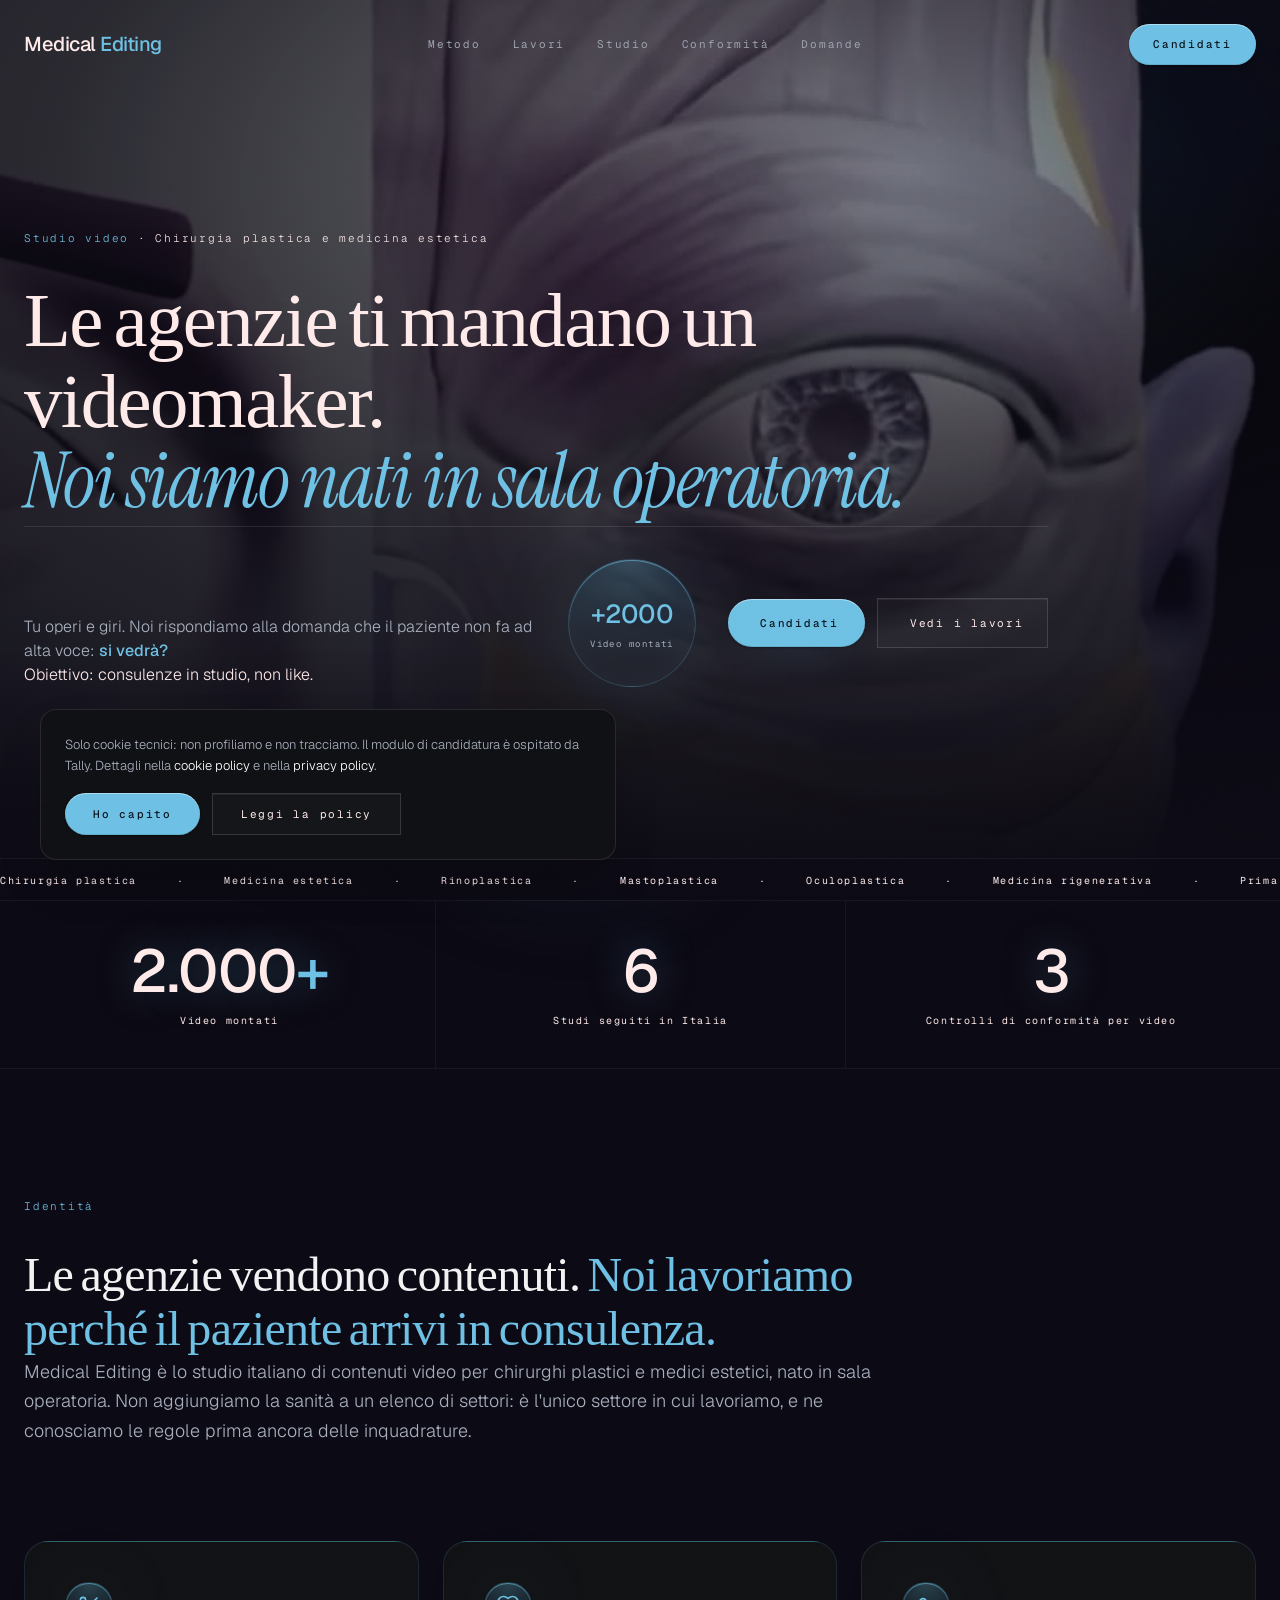
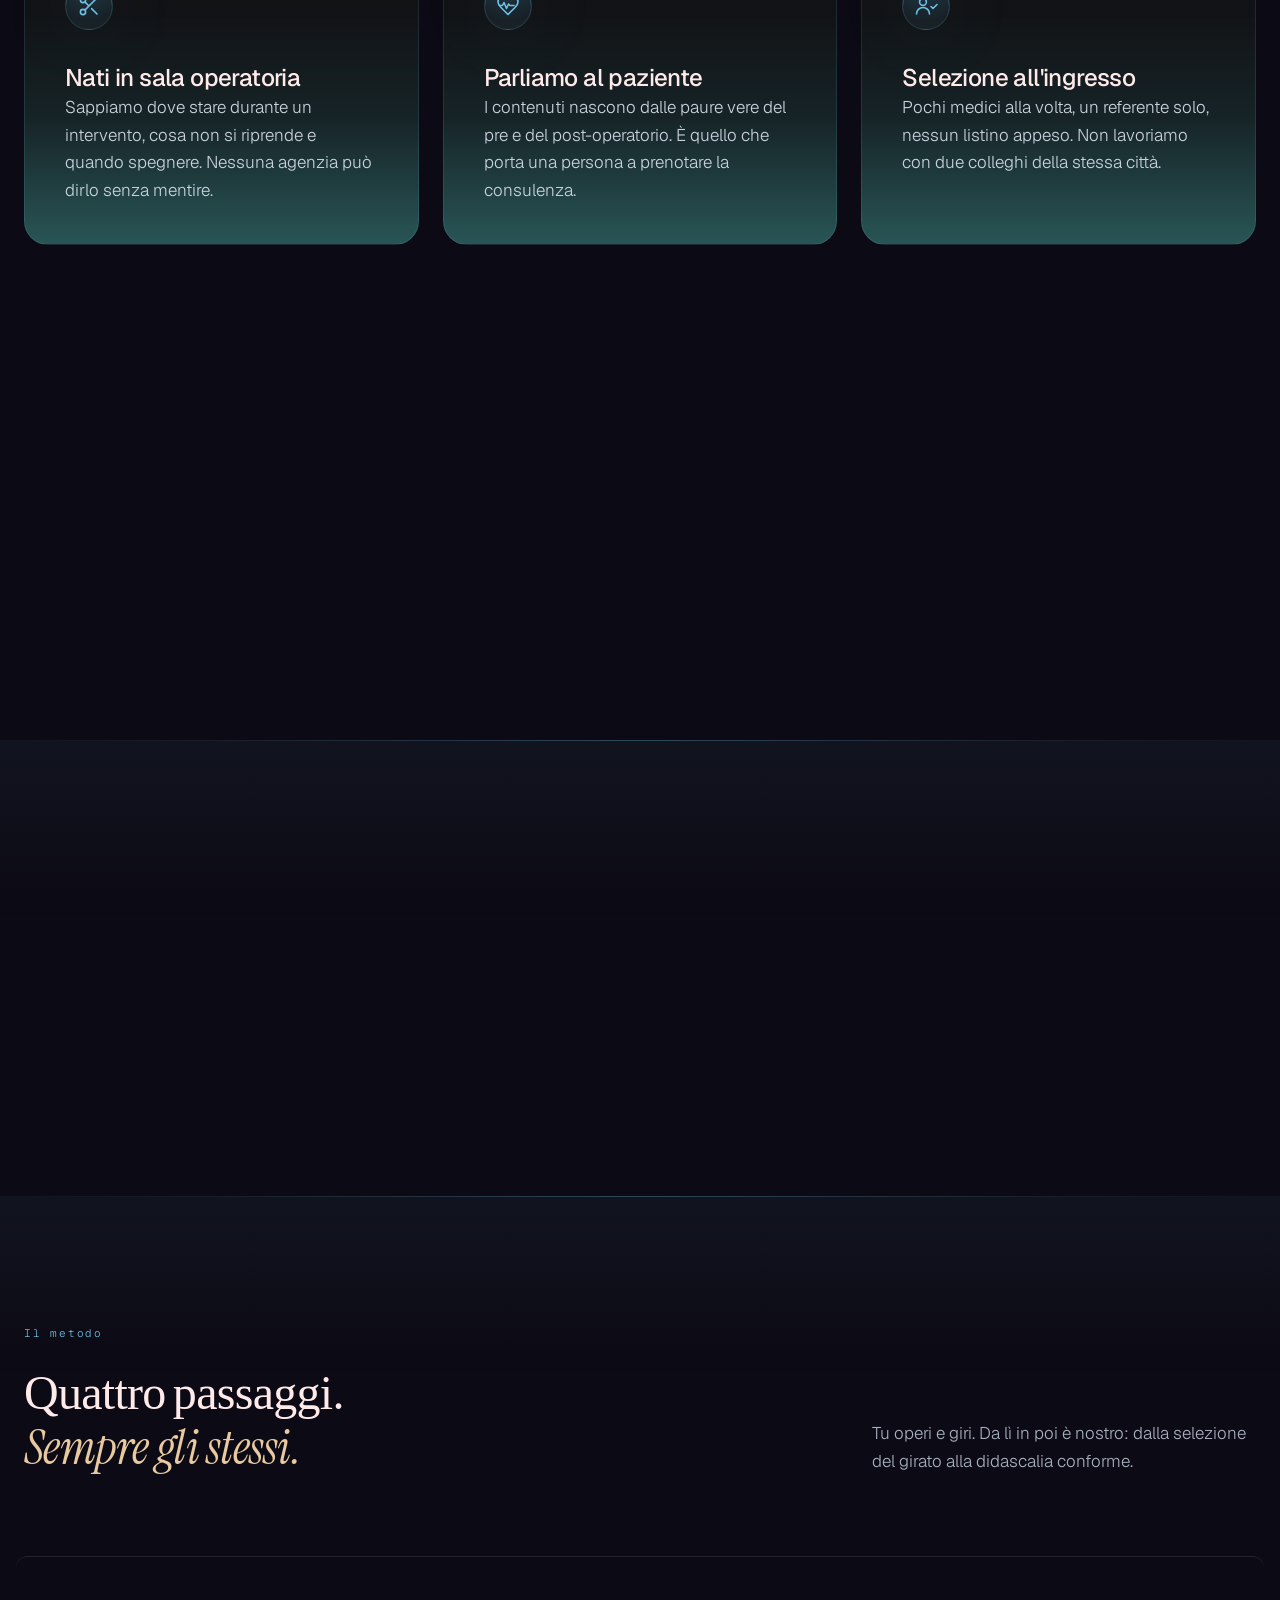
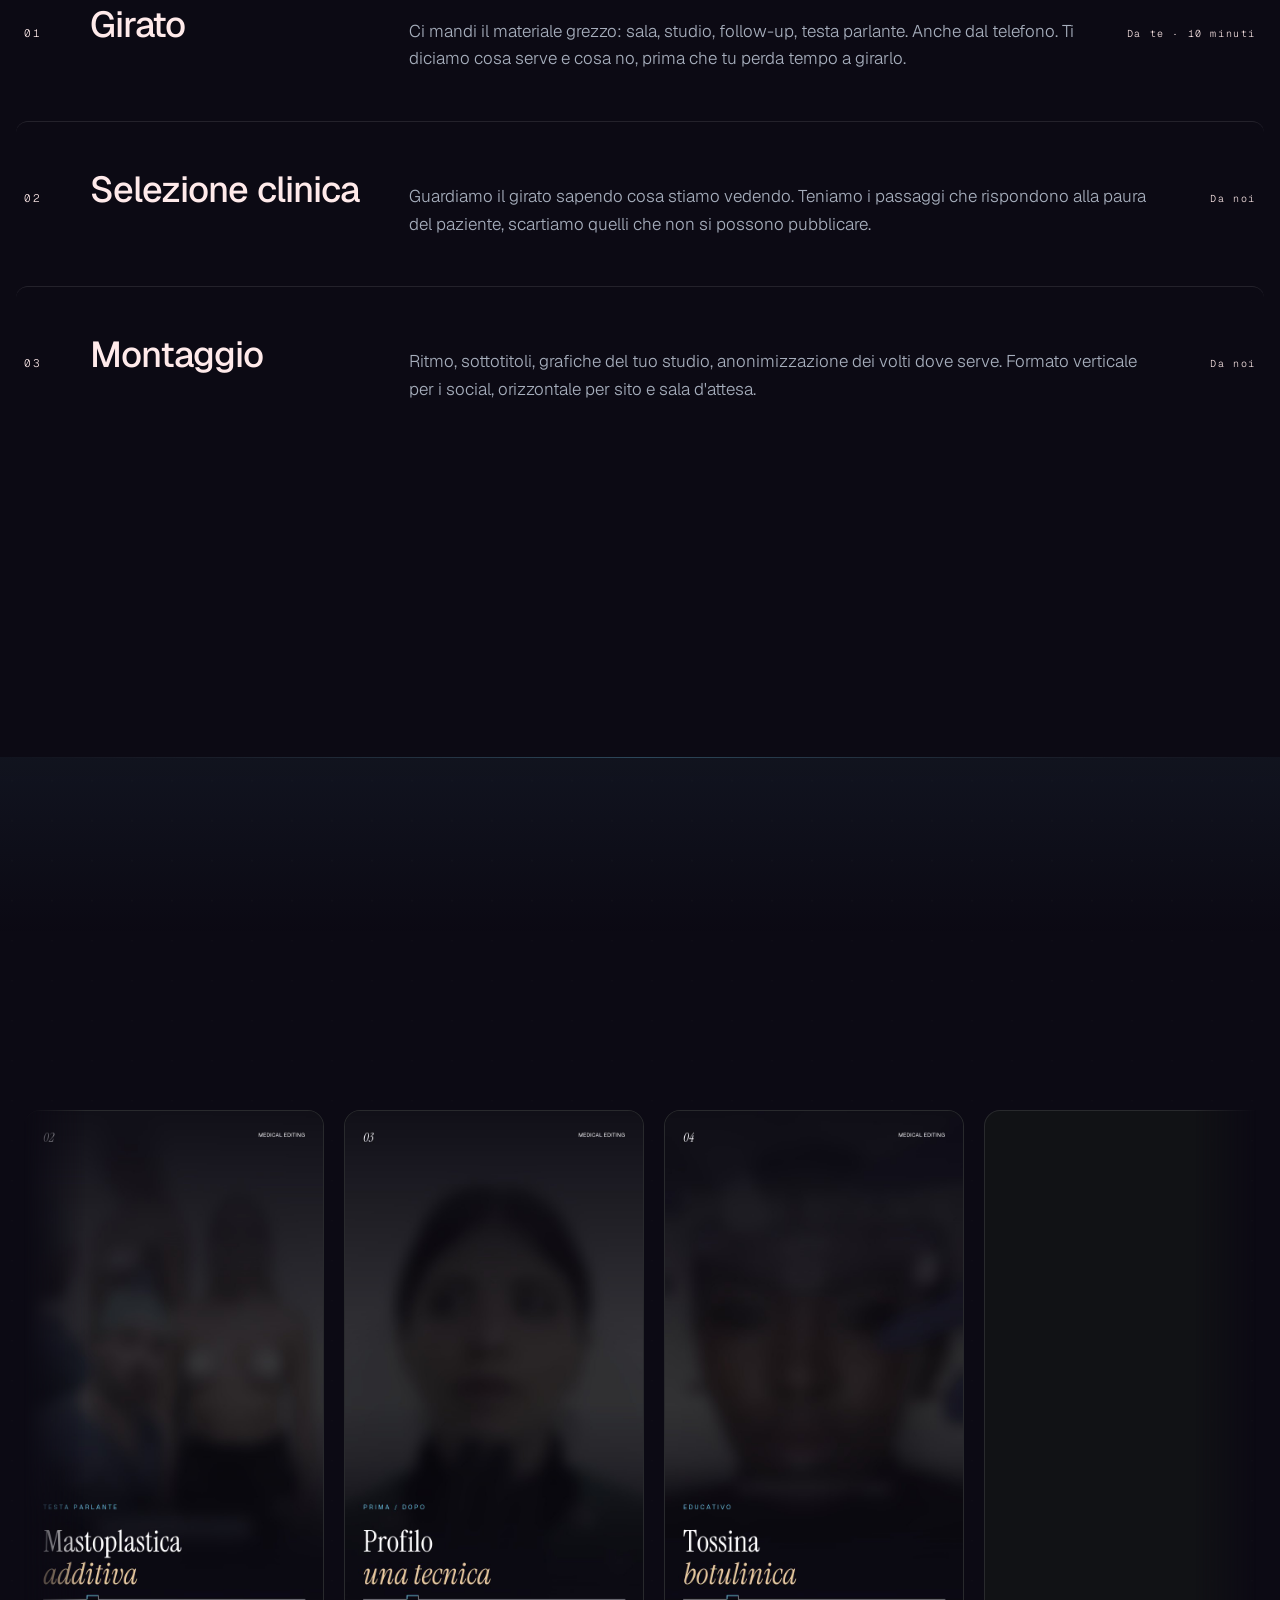
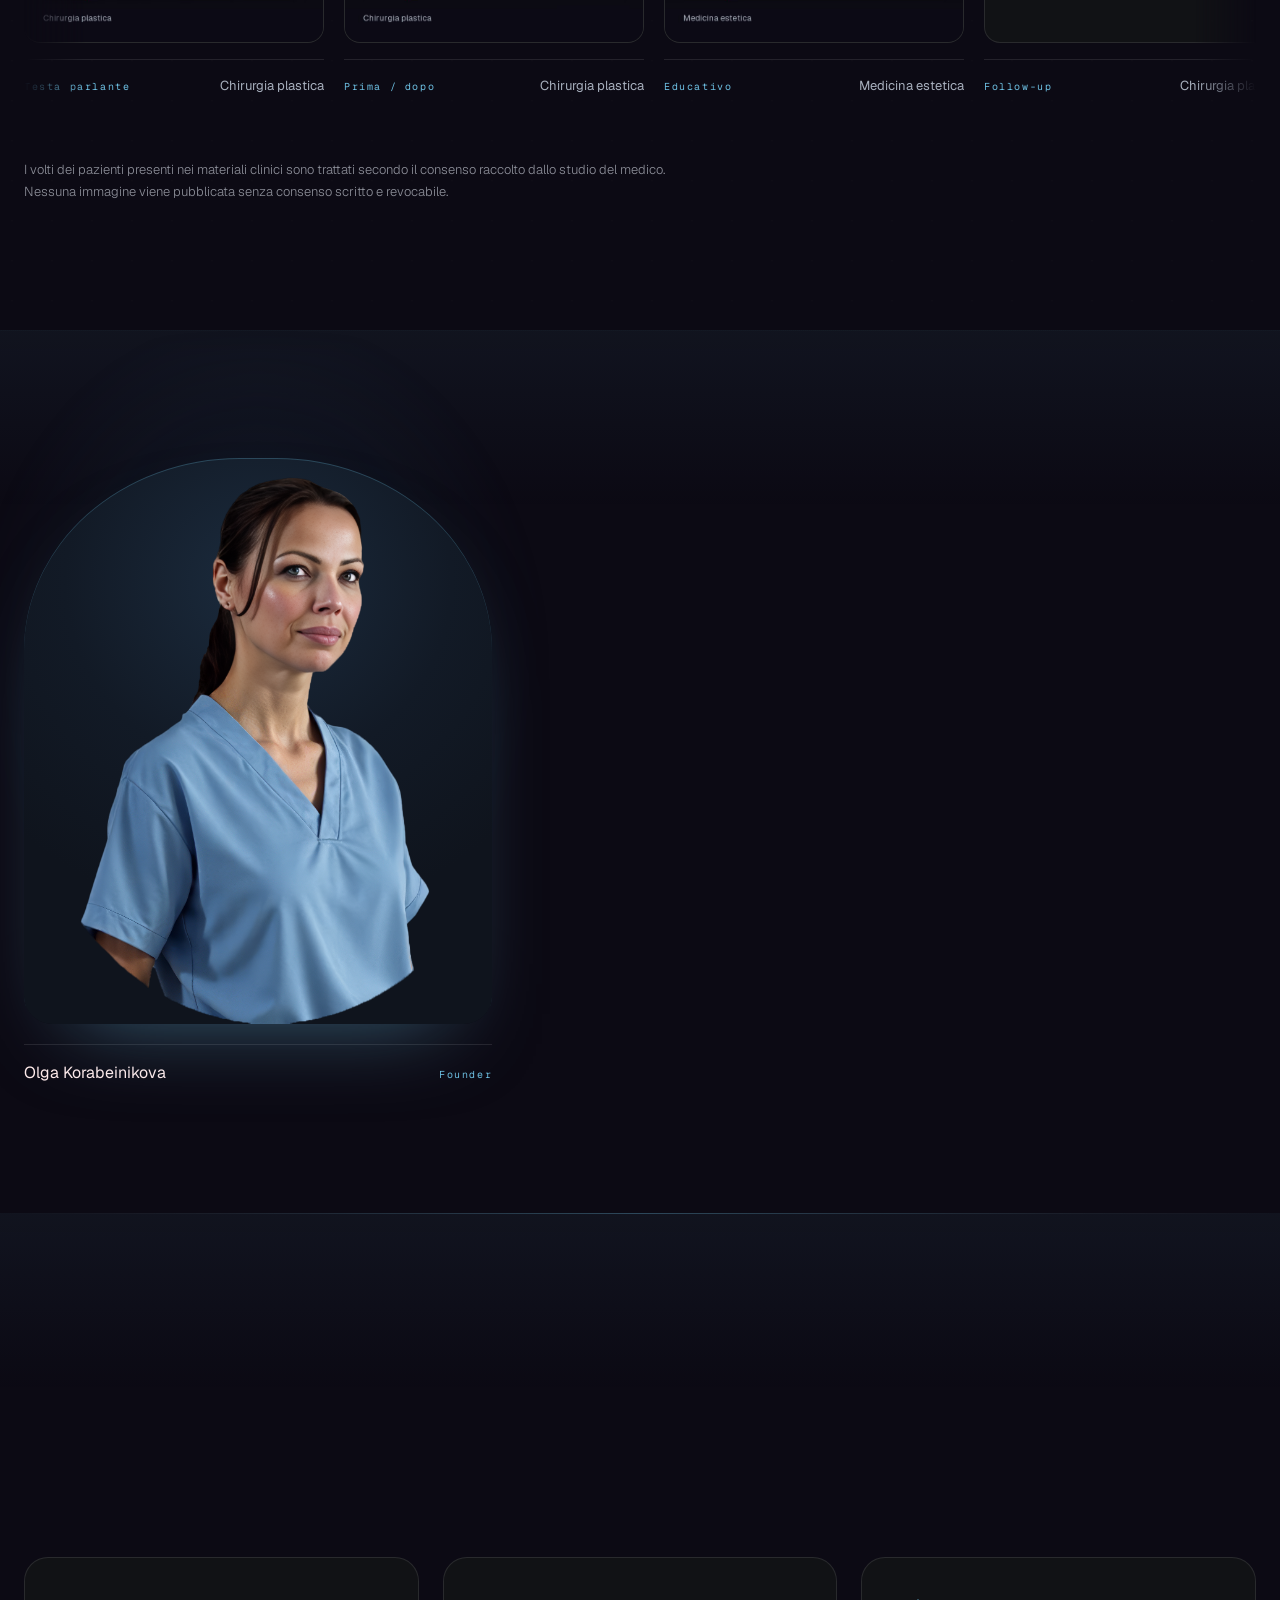
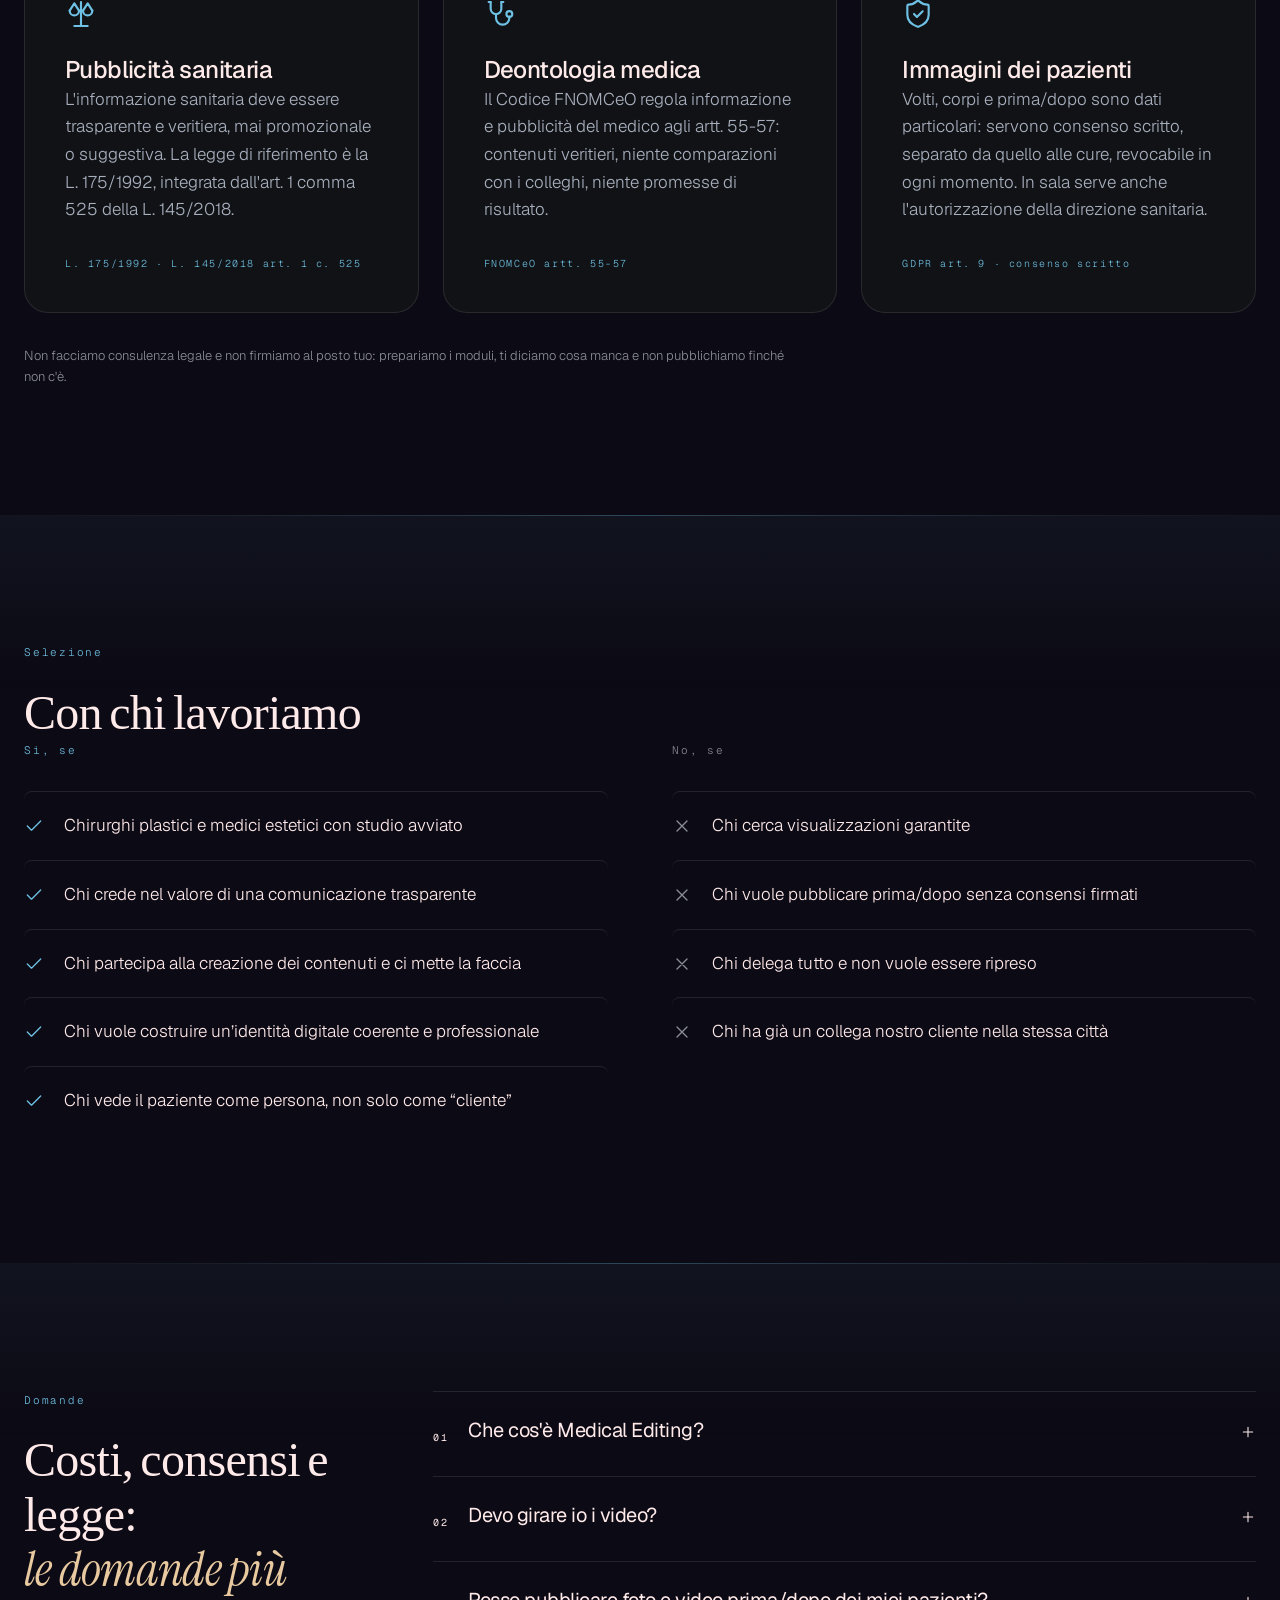
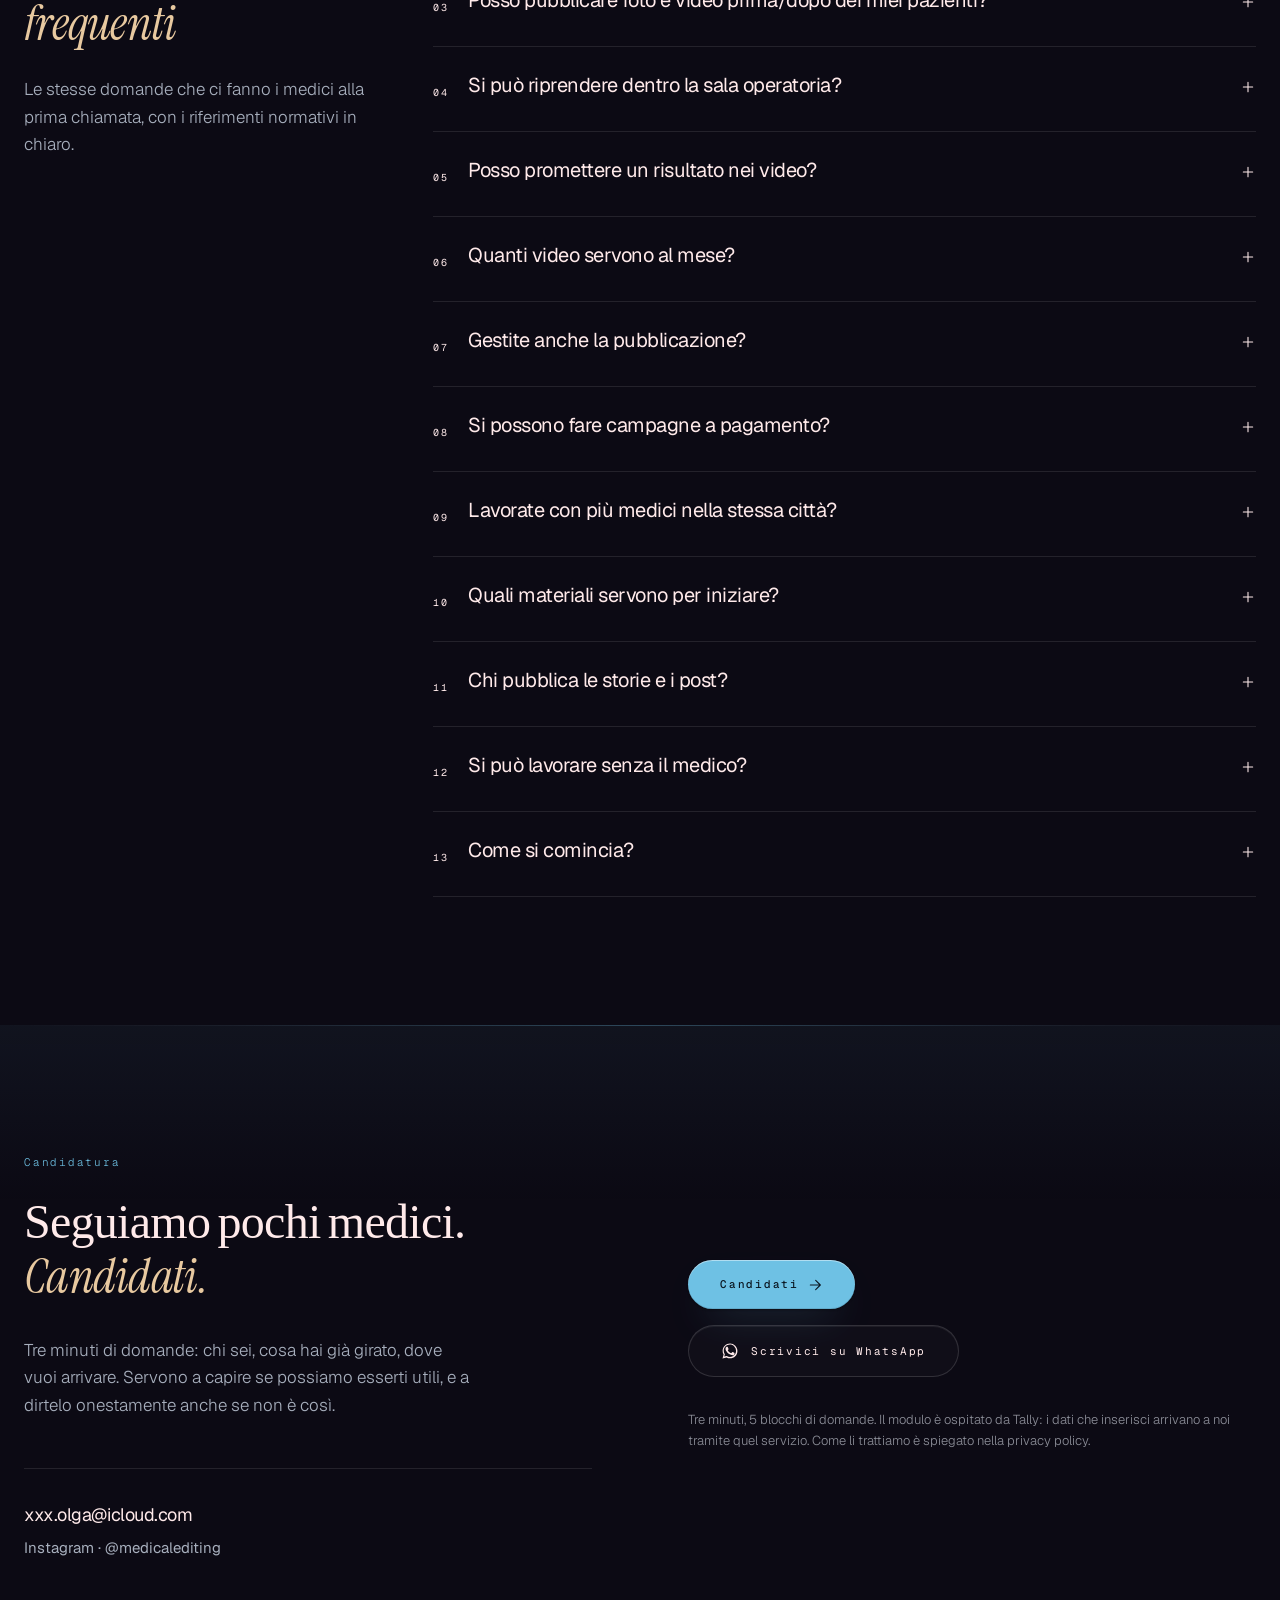
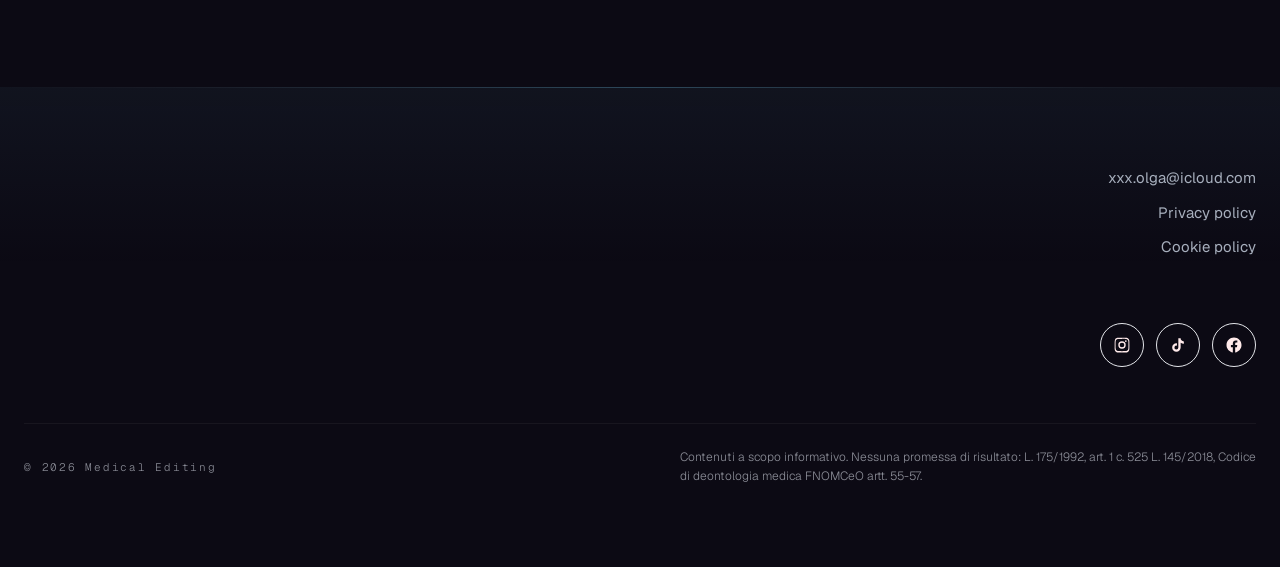
==== index.html @ f3f8cd00 "Hero: bolla accanto al claim · lavori in fila unica · nicchia foto smussata · WhatsApp e contatti ve" ====
<!DOCTYPE html>
<html lang="it" class="scroll-smooth">
<head>
    <meta charset="UTF-8">
    <meta name="viewport" content="width=device-width, initial-scale=1.0">

    <title>Video per chirurghi plastici e medici estetici | Medical Editing</title>
    <meta name="description" content="Medical Editing è lo studio italiano di contenuti video per chirurghi plastici e medici estetici, nato in sala operatoria. Tu giri, noi montiamo e pubblichiamo nel rispetto della normativa sanitaria italiana.">
    <meta name="keywords" content="video per chirurghi plastici, social media manager medicina estetica, agenzia marketing medicina estetica, videomaker medico, montaggio video medico">
    <link rel="canonical" href="https://www.medicalediting.it/">
    <meta name="robots" content="index,follow,max-image-preview:large,max-snippet:-1">
    <meta name="geo.region" content="IT">
    <meta name="theme-color" content="#0c0a14">

    <meta property="og:type" content="website">
    <meta property="og:locale" content="it_IT">
    <meta property="og:site_name" content="Medical Editing">
    <meta property="og:title" content="Le agenzie ti mandano un videomaker. Noi siamo nati in sala operatoria.">
    <meta property="og:description" content="Studio italiano di contenuti video per chirurghi plastici e medici estetici. Obiettivo: consulenze in studio, non like.">
    <meta property="og:url" content="https://www.medicalediting.it/">
    <meta property="og:image" content="https://www.medicalediting.it/img/og.jpg">
    <meta name="twitter:card" content="summary_large_image">

    <link rel="icon" href="img/favicon.svg" type="image/svg+xml">
    <link rel="preload" as="image" href="video/hero-loop-poster.jpg" fetchpriority="high">

    <link rel="stylesheet" href="assets/css/tw.css">
<link rel="preload" as="font" type="font/woff2" href="assets/fonts/geist-latin-wght-normal.woff2" crossorigin>
    <style>
      /* Geist self-hosted: nessuna chiamata a Google, nessun dominio terzo */
      @font-face {
        font-family: 'Geist'; font-style: normal; font-display: swap; font-weight: 100 900;
        src: url('assets/fonts/geist-latin-wght-normal.woff2') format('woff2-variations');
        unicode-range: U+0000-00FF,U+0131,U+0152-0153,U+02BB-02BC,U+02C6,U+02DA,U+02DC,U+2000-206F,U+2074,U+20AC,U+2122,U+2191,U+2193,U+2212,U+2215,U+FEFF,U+FFFD;
      }
      @font-face {
        font-family: 'Geist'; font-style: normal; font-display: swap; font-weight: 100 900;
        src: url('assets/fonts/geist-latin-ext-wght-normal.woff2') format('woff2-variations');
        unicode-range: U+0100-02AF,U+0300-0301,U+0303-0304,U+0308-0309,U+0323,U+0329,U+1E00-1EFF,U+2020,U+20A0-20AB,U+20AD-20C0,U+2113,U+2C60-2C7F,U+A720-A7FF;
      }

      @font-face {
        font-family: 'Instrument Serif'; font-style: normal; font-weight: 400; font-display: swap;
        src: url('assets/fonts/instrument-serif-regular.woff2') format('woff2');
      }
      @font-face {
        font-family: 'Instrument Serif'; font-style: italic; font-weight: 400; font-display: swap;
        src: url('assets/fonts/instrument-serif-italic.woff2') format('woff2');
      }
      @font-face {
        font-family: 'Geist Mono'; font-style: normal; font-display: swap; font-weight: 100 900;
        src: url('assets/fonts/geist-mono-latin-wght-normal.woff2') format('woff2-variations');
        unicode-range: U+0000-00FF,U+0131,U+0152-0153,U+02BB-02BC,U+02C6,U+02DA,U+02DC,U+2000-206F,U+2074,U+20AC,U+2122,U+2191,U+2193,U+2212,U+2215,U+FEFF,U+FFFD;
      }

        /* ============================================================
           Tre caratteri, tre compiti, mai mischiati
           display = Instrument Serif · corpo e interfaccia = Geist
           micro-etichette = Geist Mono (solo 10-12px maiuscole)
           ============================================================ */
        body h1, body h2, body blockquote {
            font-family: 'Instrument Serif', Georgia, serif !important;
            font-weight: 400 !important;
        }
        body h1 {
            font-size: clamp(2.6rem, 6vw, 4.8rem) !important;
            line-height: 1.05 !important;
            letter-spacing: -0.02em !important;
        }
        body h2 {
            font-size: clamp(1.9rem, 4vw, 3rem) !important;
            line-height: 1.14 !important;
            letter-spacing: -0.015em !important;
        }
        body h3 {
            font-family: 'Geist', sans-serif !important;
            font-weight: 500 !important;
            font-size: 20px;
            letter-spacing: -0.02em;
        }
        body p, body li {
            font-family: 'Geist', sans-serif !important;
            font-weight: 300;
            font-size: 17px;
            line-height: 1.7;
        }
        body blockquote { font-size: clamp(1.5rem, 2.4vw, 2.1rem) !important; line-height: 1.28 !important; }

        /* il corsivo del serif dà enfasi al posto del colore */
        body h1 em, body h2 em, body blockquote em {
            font-style: italic;
            color: #E8C9A0;
        }

        /* le micro-etichette restano mono, ma solo loro */
        .font-mono-me {
            font-family: 'Geist Mono', monospace !important;
            letter-spacing: .16em;
            text-transform: uppercase;
        }

        @media (max-width: 767px) {
            body h3 { font-size: 18px; }
            body p, body li { font-size: 16px; }   /* mai sotto 16 sul telefono */
        }


        /* ---- Bottoni: un alone contenuto, non un neon ---- */
        .btn-glow {
            box-shadow:
                inset 0 1px 0 rgba(255, 255, 255, 0.45),
                0 1px 2px rgba(0, 0, 0, 0.35),
                0 0 26px -6px rgba(110, 193, 228, 0.55),
                0 18px 40px -22px rgba(110, 193, 228, 0.85);
        }
        .btn-glow:hover {
            box-shadow:
                inset 0 1px 0 rgba(255, 255, 255, 0.55),
                0 2px 4px rgba(0, 0, 0, 0.35),
                0 0 38px -4px rgba(110, 193, 228, 0.75),
                0 24px 52px -24px rgba(110, 193, 228, 0.95);
        }
        .btn-arc { box-shadow: inset 0 1px 0 rgba(255,255,255,0.06), 0 0 22px -10px rgba(110,193,228,0.5); }
        .btn-arc:hover { box-shadow: inset 0 1px 0 rgba(255,255,255,0.10), 0 0 32px -8px rgba(110,193,228,0.8); }

        /* ---- Seconda riga del claim: azzurra, con un respiro di luce ---- */
        .riga-accento {
            font-style: italic;
            color: var(--accent) !important;
            -webkit-text-fill-color: var(--accent);
            animation: respiroLuce 6s ease-in-out infinite;
        }
        .riga-accento .parola {
            color: var(--accent) !important;
            -webkit-text-fill-color: var(--accent);
        }

        @keyframes respiroLuce {
            0%, 100% { text-shadow: 0 0 22px rgba(110, 193, 228, 0.16); }
            50%      { text-shadow: 0 0 46px rgba(110, 193, 228, 0.42), 0 0 90px rgba(110, 193, 228, 0.18); }
        }

        @media (prefers-reduced-motion: reduce) {
            .riga-accento { animation: none; text-shadow: none; }
        }

        /* ---- La domanda che cambia: azzurra e viva ---- */
/* ============================================================
           Le domande cadono dall'alto, una lettera alla volta
           ============================================================ */
        .ciclo { display: inline-flex; align-items: baseline; vertical-align: bottom; }
        .ciclo b { display: inline-flex; font-weight: 500; white-space: nowrap; color: var(--accent) !important; }
        /* le lettere nascono da JS: senza questa riga il reset le riporta al crema */
        .ciclo .lettera { color: var(--accent) !important; -webkit-text-fill-color: var(--accent); }

        .lettera {
            display: inline-block;
            white-space: pre;
            transform: translateY(-0.85em) scale(1.06);
            opacity: 0;
            filter: blur(2px);
        }
        .lettera.giu { animation: cade .34s cubic-bezier(0.2, 1.5, 0.4, 1) forwards; }
        .lettera.via { animation: sparisce .2s cubic-bezier(0.4, 0, 1, 1) forwards; }

        @keyframes cade {
            0%   { transform: translateY(-0.85em) scale(1.06); opacity: 0; filter: blur(2px); }
            70%  { transform: translateY(0.06em) scale(1); opacity: 1; filter: blur(0); }
            100% { transform: translateY(0) scale(1); opacity: 1; filter: blur(0); }
        }
        @keyframes sparisce {
            from { transform: translateY(0); opacity: 1; }
            to   { transform: translateY(0.5em); opacity: 0; }
        }

        /* ============================================================
           Sfondo fluido: masse di luce che derivano senza sosta
           ============================================================ */
        .fluido {
            position: fixed;
            inset: 0;
            overflow: hidden;
            z-index: -1;
            pointer-events: none;
            opacity: .9;
            filter: blur(64px) saturate(1.08);
        }
        .fluido span { position: absolute; display: block; border-radius: 50%; mix-blend-mode: screen; }
        .fluido span:nth-child(1) {
            width: 46vw; height: 46vw; left: 56%; top: 2%;
            background: radial-gradient(circle at 40% 40%, var(--amb-1), transparent 62%);
            animation: deriva1 34s ease-in-out infinite alternate;
        }
        .fluido span:nth-child(2) {
            width: 40vw; height: 40vw; left: 2%; top: 44%;
            background: radial-gradient(circle at 60% 40%, var(--amb-2), transparent 64%);
            animation: deriva2 44s ease-in-out infinite alternate;
        }
        .fluido span:nth-child(3) {
            width: 30vw; height: 30vw; left: 30%; top: 68%;
            background: radial-gradient(circle at 50% 50%, rgba(110,193,228,0.12), transparent 66%);
            animation: deriva3 52s ease-in-out infinite alternate;
        }
        @keyframes deriva1 { from { transform: translate3d(0,0,0) scale(1); } to { transform: translate3d(-10vw,14vh,0) scale(1.18); } }
        @keyframes deriva2 { from { transform: translate3d(0,0,0) scale(1.08); } to { transform: translate3d(12vw,-12vh,0) scale(.92); } }
        @keyframes deriva3 { from { transform: translate3d(0,0,0) scale(.95); } to { transform: translate3d(16vw,-18vh,0) scale(1.25); } }

        @media (max-width: 767px) { .fluido { filter: blur(46px); opacity: .72; } }

        @media (prefers-reduced-motion: reduce) {
            .fluido span { animation: none; }
            .lettera { opacity: 1; transform: none; filter: none; }
            .lettera.giu, .lettera.via { animation: none; }
        }

        /* ---- Riquadri conformità: alone che segue il puntatore ---- */
        .lucida { position: relative; isolation: isolate; overflow: hidden; }
        .lucida::after {
            content: '';
            position: absolute;
            inset: -1px;
            border-radius: inherit;
            pointer-events: none;
            opacity: 0;
            transition: opacity .4s ease;
            background: radial-gradient(260px circle at var(--mx, 50%) var(--my, 0%),
                        rgba(110, 193, 228, 0.20), transparent 62%);
        }
        .lucida:hover::after { opacity: 1; }
        .lucida:hover { border-color: rgba(110,193,228,0.34) !important; }

        /* ---- Selezione: la voce toccata si accende e scorre ---- */
        .fit-row {
            transition: color .35s ease, background-color .35s ease, padding-left .45s cubic-bezier(0.16,1,0.3,1);
            padding-left: 0;
            border-radius: 8px;
        }
        .fit-row:hover {
            color: var(--title);
            background: linear-gradient(90deg, rgba(110,193,228,0.10), transparent 70%);
            padding-left: 14px;
        }
        .fit-row svg { transition: transform .35s cubic-bezier(0.16,1,0.3,1); }
        .fit-row:hover svg { transform: scale(1.15); }

        /* ---- La firma del footer torna grande ---- */
        /* la firma è interfaccia, non un titolo: Geist, misurata */
        body h2.footer-firma, .footer-firma {
            font-family: 'Geist', sans-serif !important;
            font-weight: 500 !important;
            font-size: clamp(2.2rem, 7vw, 6rem) !important;
            letter-spacing: -0.05em;
            color: rgba(255, 234, 234, 0.10);
            line-height: .9;
        }

        @media (prefers-reduced-motion: reduce) {
            .lucida::after { display: none; }
            .fit-row:hover { padding-left: 0; }
        }


        /* ---- Loghi social nel footer ---- */
        .social {
            color: var(--mute);
            transition: color .3s ease, border-color .3s ease, transform .3s cubic-bezier(0.16,1,0.3,1), box-shadow .3s ease;
        }
        .social:hover {
            color: var(--accent);
            border-color: rgba(110, 193, 228, 0.45);
            transform: translateY(-2px);
            box-shadow: 0 0 24px -8px rgba(110, 193, 228, 0.75);
        }

    </style>

    <style>
        :root {
            /* colori campionati pixel per pixel da medicaledit.instawp.co */
            --bg: #0C0A14;        /* fondo */
            --accent: #6EC1E4;    /* azzurro del brand: glow, numeri, accenti */
            --accent-deep: #24465F;/* bordo luminoso delle bolle */
            --plum: #492C3F;      /* evidenziatore prugna del titolo */
            --title: #FFEAEA;     /* bianco rosato dei titoli */
            --card: #111215;
            --line: #262a35;
            --text: #A7AFBD;
        }

        body {
            font-family: 'Geist', sans-serif;
            background-color: var(--bg);
            color: var(--title);
            margin: 0;
            overflow-x: hidden;
        }

        .font-mono-me { font-family: 'Geist Mono', monospace; }




        /* ============================================================
           Telefono: non è il desktop ristretto, cosa sparisce,
           cosa si stringe, cosa cambia forma
           ============================================================ */
        @media (max-width: 767px) {
            /* la hero respira meno: titolo più corto in altezza, niente vuoti */
            .hero-inner { padding-top: 96px; padding-bottom: 104px; }

            /* i lavori diventano una fila che scorre col dito, non una colonna infinita */
            .reels-scroll {
                display: flex;
                gap: 14px;
                overflow-x: auto;
                scroll-snap-type: x mandatory;
                -webkit-overflow-scrolling: touch;
                scrollbar-width: none;
                margin-inline: calc(var(--pad-m, 24px) * -1);
                padding-inline: var(--pad-m, 24px);
                padding-bottom: 8px;
            }
            .reels-scroll::-webkit-scrollbar { display: none; }
            .reels-scroll > .reel {
                flex: 0 0 72%;
                scroll-snap-align: start;
            }

            /* la copertina ha già titolo e categoria stampati sopra:
               sotto non serve ripeterli, toglie ordine alla fila */
            .reel-foot { display: none; }

            /* righe del metodo: numero e nota sulla stessa riga, sopra il titolo */
            .step-row { padding-block: 28px; }
            .step-row .step-n { margin-bottom: -4px; }

            /* la citazione della founder non deve occupare uno schermo intero */
            .quote-founder { font-size: 1.15rem !important; line-height: 1.45 !important; }

            /* la firma gigante del footer diventa una riga sola leggibile */
            body h2.footer-firma { font-size: 11vw !important; }
        }


        /* aree toccabili: sul telefono niente sotto i 44px */
        @media (max-width: 767px) and (pointer: coarse) {
            .nav__cta, .btn-glow, .btn-arc { min-height: 46px; }
            summary { padding-block: 6px; min-height: 44px; align-items: center; }
            .apply__links a, .footer a, .logo { display: inline-flex; align-items: center; min-height: 44px; }
        }

        /* schermi molto piccoli: si stringe ancora */
        @media (max-width: 380px) {
            .reels-scroll > .reel { flex-basis: 82%; }
        }

        /* ============================================================
           Micro-interazioni: poche, lente, sempre motivate
           ============================================================ */


        /* 2. righe del metodo: il numero si accende e la nota scivola */
        .step-row .step-n { transition: color .45s ease, transform .55s cubic-bezier(0.16,1,0.3,1); }
        .step-row:hover .step-n { color: var(--accent); transform: translateX(4px); }
        .step-row .step-meta { transition: transform .55s cubic-bezier(0.16,1,0.3,1), color .45s ease; }
        .step-row:hover .step-meta { transform: translateX(-6px); color: var(--title); }
        .step-row { transition: background-color .5s ease; }
        .step-row:hover { background: linear-gradient(90deg, rgba(110,193,228,0.05), transparent 60%); }


        /* 4. domande: la risposta si apre in altezza, non a scatto */
        .faq-body {
            display: grid;
            grid-template-rows: 0fr;
            transition: grid-template-rows .55s cubic-bezier(0.16,1,0.3,1), opacity .45s ease;
            opacity: 0;
        }
        .faq-body > div { overflow: hidden; }
        details[open] .faq-body { grid-template-rows: 1fr; opacity: 1; }
        details summary .faq-q { transition: transform .45s cubic-bezier(0.16,1,0.3,1); }
        details:hover summary .faq-q { transform: translateX(5px); }

        /* elenchi sì / no: solo il testo si schiarisce */
        .fit-row { transition: color .4s ease; }
        .fit-row:hover { color: var(--title); }

        /* 6. bottone che si sposta appena verso il puntatore */
        .magnete { transition: transform .35s cubic-bezier(0.16,1,0.3,1); will-change: transform; }


        @media (prefers-reduced-motion: reduce) {
            .faq-body { transition: none; }
            .step-row:hover .step-n, .step-row:hover .step-meta,
            details:hover summary .faq-q { transform: none; }
        }

        /* ============================================================
           Movimento: ogni elemento entra come deve, non tutti uguali
           ============================================================ */

        /* titoli: le righe salgono da sotto una mascherina, come una tenda */
        .rise { display: block; }
        .rise > span {
            display: block;
            transform: translateY(105%);
            transition: transform 1.05s cubic-bezier(0.16, 1, 0.3, 1);
        }
        .rise.active > span,
        .active .rise > span { transform: translateY(0); }
        .rise:nth-of-type(2) > span { transition-delay: .09s; }
        .rise:nth-of-type(3) > span { transition-delay: .18s; }

        /* testo e blocchi: salita corta e morbida, non il classico fade lungo */
        .reveal {
            opacity: 0;
            transform: translateY(18px);
            transition:
                opacity .7s cubic-bezier(0.16, 1, 0.3, 1),
                transform .9s cubic-bezier(0.16, 1, 0.3, 1);
        }
        .reveal.active { opacity: 1; transform: none; }

        /* schede: entrano una dopo l'altra, con un accenno di scala */
        .stagger > * {
            opacity: 0;
            transform: translateY(26px) scale(.985);
            transition:
                opacity .7s cubic-bezier(0.16, 1, 0.3, 1),
                transform .9s cubic-bezier(0.16, 1, 0.3, 1);
        }
        .stagger.active > * { opacity: 1; transform: none; }
        .stagger.active > *:nth-child(2) { transition-delay: .12s; }
        .stagger.active > *:nth-child(3) { transition-delay: .24s; }
        .stagger.active > *:nth-child(4) { transition-delay: .36s; }



        @media (prefers-reduced-motion: reduce) {
            .rise > span { transform: none !important; transition: none !important; }
            .stagger > * { opacity: 1 !important; transform: none !important; transition: none !important; }
        }


        /* Noise Texture Overlay */
        .noise-overlay {
            position: fixed;
            inset: 0;
            z-index: 50;
            pointer-events: none;
            opacity: 0.04;
            mix-blend-mode: overlay;
            background-image: url("data:image/svg+xml,%3Csvg xmlns='http://www.w3.org/2000/svg' width='140' height='140'%3E%3Cfilter id='n'%3E%3CfeTurbulence type='fractalNoise' baseFrequency='0.85' numOctaves='3'/%3E%3C/filter%3E%3Crect width='140' height='140' filter='url(%23n)'/%3E%3C/svg%3E");
        }

        /* Parallax Container Effect */
        .parallax-card-up { transform: translateY(var(--scroll-offset-up, 0px)); }
        .parallax-card-down { transform: translateY(var(--scroll-offset-down, 0px)); }

        /* ---- Glow del brand: le bolle azzurre del sito originale ---- */
        .orb {
            border-radius: 9999px;
            background:
                radial-gradient(120% 120% at 50% 0%, rgba(110,193,228,0.22) 0%, rgba(36,70,95,0.28) 38%, rgba(12,10,20,0) 72%);
            box-shadow:
                inset 0 1px 0 rgba(110,193,228,0.55),
                inset 0 0 60px rgba(110,193,228,0.10),
                0 0 90px rgba(110,193,228,0.10);
            border: 1px solid rgba(110,193,228,0.22);
        }

        /* alone diffuso dietro foto e sezioni */
        .glow-soft::before {
            content: '';
            position: absolute;
            inset: -18%;
            z-index: 0;
            pointer-events: none;
            background: radial-gradient(60% 55% at 50% 38%, rgba(110,193,228,0.20) 0%, rgba(36,70,95,0.12) 45%, rgba(12,10,20,0) 75%);
            filter: blur(10px);
        }





        /* ============================================================
           Hero: il video vive, il titolo entra parola per parola
           ============================================================ */
        .hero-media video {
            opacity: .55;
            filter: saturate(.85) contrast(1.06);
            transform: scale(1.06);
            animation: respiroLento 26s ease-in-out infinite alternate;
        }
        @keyframes respiroLento {
            from { transform: scale(1.06) translate3d(0, 0, 0); }
            to   { transform: scale(1.14) translate3d(-1.2%, -1%, 0); }
        }

        /* il titolo si scopre una parola alla volta */
        .parola {
            display: inline-block;
            opacity: 0;
            transform: translateY(0.42em);
            filter: blur(6px);
            transition:
                opacity .9s cubic-bezier(0.16, 1, 0.3, 1),
                transform .9s cubic-bezier(0.16, 1, 0.3, 1),
                filter .9s ease;
        }
        .parola.viva { opacity: 1; transform: none; filter: blur(0); }

        /* invito a scorrere, in basso a sinistra */
        .scorri {
            position: absolute;
            left: var(--pad, 40px);
            bottom: 92px;
            z-index: 20;
            display: flex;
            align-items: center;
            gap: 14px;
            font-family: 'Geist Mono', monospace;
            font-size: 10px;
            letter-spacing: .28em;
            text-transform: uppercase;
            color: rgba(255, 234, 234, 0.5);
        }
        .scorri i {
            display: block;
            width: 64px;
            height: 1px;
            background: linear-gradient(90deg, rgba(110,193,228,.9), rgba(110,193,228,0));
            transform-origin: left;
            animation: filo 2.8s ease-in-out infinite;
        }
        @keyframes filo {
            0%, 100% { transform: scaleX(.35); opacity: .5; }
            50%      { transform: scaleX(1);   opacity: 1; }
        }

        @media (max-width: 767px) {
            .scorri { display: none; }
            .hero-media video { opacity: .42; }
        }

        @media (prefers-reduced-motion: reduce) {
            .hero-media video { animation: none; }
            .parola { opacity: 1; transform: none; filter: none; transition: none; }
            .scorri i { animation: none; }
        }

        /* ============================================================
           Le sezioni non si tagliano: sfumano una nell'altra.
           Un solo pannello di luce dietro tutta la pagina cambia
           tinta e posizione insieme alla sezione che stai guardando.
           ============================================================ */
        @property --amb-1 { syntax: '<color>'; inherits: true; initial-value: rgba(110,193,228,0.16); }
        @property --amb-2 { syntax: '<color>'; inherits: true; initial-value: rgba(36,70,95,0.20); }
        @property --amb-x { syntax: '<percentage>'; inherits: true; initial-value: 78%; }
        @property --amb-x2 { syntax: '<percentage>'; inherits: true; initial-value: 12%; }

        :root {
            --amb-1: rgba(110,193,228,0.16);
            --amb-2: rgba(36,70,95,0.20);
            --amb-x: 78%;
            --amb-x2: 12%;
            transition: --amb-1 .55s ease-out, --amb-2 .55s ease-out, --amb-x .7s ease-out, --amb-x2 .7s ease-out;
        }

        .ambiente {
            position: fixed;
            inset: 0;
            z-index: -1;
            pointer-events: none;
            background:
                radial-gradient(62% 52% at var(--amb-x) 16%, var(--amb-1) 0%, transparent 62%),
                radial-gradient(56% 46% at var(--amb-x2) 84%, var(--amb-2) 0%, transparent 66%),
                var(--bg);
        }

        /* il passaggio tra due sezioni: una riga che si accende al centro
           e una velatura che si dissolve verso il basso */
        .bordo-morbido {
            position: relative;
            border-top: 0 !important;
        }
        .bordo-morbido::before {
            content: '';
            position: absolute;
            top: 0; left: 0; right: 0;
            height: 1px;
            background: linear-gradient(90deg,
                transparent 0%,
                rgba(255,255,255,0.04) 16%,
                rgba(110,193,228,0.30) 50%,
                rgba(255,255,255,0.04) 84%,
                transparent 100%);
        }
        .bordo-morbido::after {
            content: '';
            position: absolute;
            top: 0; left: 0; right: 0;
            height: 180px;
            pointer-events: none;
            background: linear-gradient(180deg, rgba(110,193,228,0.055), transparent);
        }

        /* le sezioni restano trasparenti: sotto si vede l'ambiente */
        .section-clear { background: transparent !important; }

        @media (prefers-reduced-motion: reduce) {
            :root { transition: none; }
        }

        /* ============================================================
           Bottoni: superficie piena, bordo sottile, ombra profonda.
           Niente neon, niente gradienti vistosi, la luce è un alone
           largo e appena percettibile.
           ============================================================ */
        .btn-glow {
            position: relative;
            background: var(--accent);
            color: #0A1620;
            border: 0;
            box-shadow:
                inset 0 1px 0 rgba(255, 255, 255, 0.45),
                inset 0 -1px 0 rgba(10, 22, 32, 0.12),
                0 1px 2px rgba(0, 0, 0, 0.35),
                0 18px 40px -22px rgba(110, 193, 228, 0.85);
            transition:
                transform .25s cubic-bezier(0.16, 1, 0.3, 1),
                box-shadow .3s ease,
                background-color .3s ease;
        }
        .btn-glow:hover {
            background: #82CCEC;
            transform: translateY(-1px);
            box-shadow:
                inset 0 1px 0 rgba(255, 255, 255, 0.55),
                0 2px 4px rgba(0, 0, 0, 0.35),
                0 24px 50px -24px rgba(110, 193, 228, 0.95);
        }
        .btn-glow:active { transform: translateY(0) scale(.985); }

        .btn-arc {
            position: relative;
            color: var(--title);
            background: rgba(255, 255, 255, 0.02);
            border: 1px solid rgba(255, 255, 255, 0.14);
            box-shadow: inset 0 1px 0 rgba(255, 255, 255, 0.06);
            transition:
                transform .25s cubic-bezier(0.16, 1, 0.3, 1),
                border-color .3s ease,
                background-color .3s ease;
        }
        .btn-arc:hover {
            transform: translateY(-1px);
            border-color: rgba(255, 255, 255, 0.28);
            background: rgba(255, 255, 255, 0.05);
        }
        .btn-arc:active { transform: translateY(0) scale(.985); }

        /* la freccia avanza di due pixel: l'unico movimento dentro il bottone */
        .btn-glow svg, .btn-arc svg { transition: transform .3s cubic-bezier(0.16, 1, 0.3, 1); }
        .btn-glow:hover svg, .btn-arc:hover svg { transform: translateX(2px); }

        @media (prefers-reduced-motion: reduce) {
            .btn-glow, .btn-arc, .btn-glow svg, .btn-arc svg { transition: none; }
            .btn-glow:hover, .btn-arc:hover { transform: none; }
        }
        }
        }


        /* ---- Lavata verde-acqua: il fondo della sezione "chi sono" del sito ---- */
        .teal-wash { position: relative; }
        .teal-wash::before {
            content: '';
            position: absolute;
            inset: 0;
            z-index: 0;
            pointer-events: none;
            background:
                radial-gradient(70% 60% at 72% 8%, rgba(54,102,105,0.85) 0%, rgba(44,75,79,0.45) 38%, rgba(12,10,20,0) 72%),
                linear-gradient(180deg, rgba(36,59,64,0.55) 0%, rgba(12,10,20,0) 60%);
        }
        .teal-wash > * { position: relative; z-index: 1; }

        /* schede con il gradiente verde-acqua che sale dal basso */
        .card-teal {
            background:
                linear-gradient(0deg, rgba(60,140,138,0.55) 0%, rgba(35,80,84,0.28) 42%, rgba(17,18,21,0.85) 78%),
                var(--card);
            border: 1px solid rgba(110, 193, 228, 0.14);
            transition: transform .5s ease, border-color .5s ease, box-shadow .5s ease;
        }
        .card-teal:hover {
            transform: translateY(-6px);
            border-color: rgba(110, 193, 228, 0.4);
            box-shadow: 0 30px 60px -30px rgba(60, 140, 138, 0.7);
        }

        /* ---- Nicchia ad arco dietro il ritratto ---- */
        .arco {
            position: relative;
            border-radius: 46% 46% 28px 28px / 34% 34% 28px 28px;
            overflow: hidden;
            background: radial-gradient(75% 60% at 50% 22%, #1b2b3d 0%, #121a26 55%, #0f141d 100%);
            box-shadow: inset 0 1px 0 rgba(110,193,228,0.25), 0 40px 90px -50px rgba(110,193,228,0.55);
        }
        .arco img { mix-blend-mode: normal; }

        /* riga curva azzurra sotto un sottotitolo */
        .swoosh { position: relative; display: inline-block; }
        .swoosh::after {
            content: '';
            position: absolute;
            left: 6%;
            right: 6%;
            bottom: -14px;
            height: 14px;
            border-bottom: 2px solid var(--accent);
            border-radius: 0 0 60% 60%;
            opacity: .85;
        }

        /* marquee specialità */
        @keyframes drift { to { transform: translate3d(-50%, 0, 0); } }
        .drift { animation: drift 46s linear infinite; }

        /* FAQ */
        summary::-webkit-details-marker { display: none; }
        summary { list-style: none; }
        details[open] .faq-plus { transform: rotate(45deg); }


        /* ---- reset anti-tema: il tema WordPress non deve toccare questa pagina ---- */
        body, body h3, body h4, body p, body a, body span, body li, body button, body summary {
            text-transform: none !important;
            font-family: 'Geist', sans-serif !important;
        }
        body h1, body h2, body blockquote { text-transform: none !important; }
        /* le righe del titolo sono span: devono ereditare il serif, non il Geist del reset */
        body h1 span, body h2 span, body blockquote span,
        body h1 em, body h2 em { font-family: inherit !important; }
        body .font-mono-me, body .font-mono-me * {
            font-family: 'Geist Mono', monospace !important;
        }
        body, body p, body span:not([style*="color"]), body li, body h1, body h2, body h3,
        body summary, body b, body strong, body blockquote, body label, body input, body textarea {
            color: var(--title);
        }
        body a { text-decoration: none !important; }
        body a:not([class*="text-"]):not([style*="color"]) { color: inherit !important; }
        body h1, body h2, body h3 { font-weight: 500 !important; margin: 0 !important; }
        body ul, body ol { list-style: none !important; margin: 0 !important; padding: 0 !important; }
        body img { max-width: 100%; height: auto; }
        body #burger, body #burger svg { color: var(--title) !important; }
        body button { background: none; border: 0 !important; outline: none; box-shadow: none; }
        body button:focus-visible { outline: 2px solid var(--accent) !important; outline-offset: 3px; }
        body .reel { border: 0 !important; }

        ::selection { background: var(--accent); color: white; }

        :focus-visible { outline: 2px solid var(--accent); outline-offset: 3px; }

        @media (prefers-reduced-motion: reduce) {
            .reveal { opacity: 1; transform: none; transition: none; }
            .drift { animation: none; }
            html { scroll-behavior: auto; }
        }


        /* ============================================================
           Lavori: una fila sola che scorre, con aggancio e dissolvenza ai lati
           ============================================================ */
        .reels-fila {
            display: flex;
            gap: 20px;
            overflow-x: auto;
            overscroll-behavior-x: contain;
            scroll-snap-type: x mandatory;
            scroll-padding-inline: var(--pad, 24px);
            -webkit-overflow-scrolling: touch;
            scrollbar-width: none;
            padding-block: 8px 24px;
            margin-inline: calc(var(--pad, 24px) * -1);
            padding-inline: var(--pad, 24px);
            /* i bordi sfumano: si capisce che continua */
            -webkit-mask-image: linear-gradient(90deg, transparent, #000 5%, #000 95%, transparent);
            mask-image: linear-gradient(90deg, transparent, #000 5%, #000 95%, transparent);
            cursor: grab;
        }
        .reels-fila:active { cursor: grabbing; }
        .reels-fila::-webkit-scrollbar { display: none; }
        .reels-fila > .reel {
            flex: 0 0 clamp(240px, 22vw, 320px);
            scroll-snap-align: start;
            transition: transform .6s cubic-bezier(0.16,1,0.3,1), opacity .6s ease;
        }
        /* la card sotto il puntatore si alza, le altre restano ferme */
        .reels-fila > .reel:hover { transform: translateY(-6px); }

        @media (min-width: 1024px) {
            .reels-fila { margin-inline: 0; padding-inline: 0; }
            .reels-fila > .reel { flex-basis: 300px; }
        }
        @media (max-width: 767px) {
            .reels-fila > .reel { flex-basis: 72%; }
        }
        @media (max-width: 380px) {
            .reels-fila > .reel { flex-basis: 82%; }
        }

        /* ============================================================
           Contenimento orizzontale: nulla può allargare la pagina
           ============================================================ */
        html { overflow-x: clip; }
        body { overflow-x: clip; max-width: 100%; }
        * { min-width: 0; }

        /* il nastro scorre dentro la sua fascia, senza allargare il documento */
        .marquee-wrap {
            position: absolute;
            left: 0;
            right: 0;
            overflow: hidden !important;
            contain: paint;
            height: 42px;
        }
        .marquee-wrap .drift {
            position: absolute;
            top: 50%;
            left: 0;
            transform: translate3d(0, -50%, 0);
        }
        @keyframes drift {
            from { transform: translate3d(0, -50%, 0); }
            to   { transform: translate3d(-50%, -50%, 0); }
        }

    </style>

    <!-- GEO: dati strutturati. Le AI citano fatti, non slogan. -->
    <script type="application/ld+json">
    {
      "@context": "https://schema.org",
      "@graph": [
        {
          "@type": ["Organization", "ProfessionalService"],
          "@id": "https://www.medicalediting.it/#org",
          "name": "Medical Editing",
          "url": "https://www.medicalediting.it/",
          "description": "Medical Editing è lo studio italiano di contenuti video per chirurghi plastici e medici estetici, nato in sala operatoria.",
          "slogan": "Obiettivo: consulenze in studio, non like.",
          "image": "https://www.medicalediting.it/img/og.jpg",
          "email": "xxx.olga@icloud.com",
          "founder": { "@id": "https://www.medicalediting.it/#founder" },
          "areaServed": { "@type": "Country", "name": "Italia" },
          "sameAs": [
              "https://www.instagram.com/medicalediting/",
              "https://www.tiktok.com/@medicalediting",
              "https://www.facebook.com/medicalediting"
            ],
          "knowsAbout": [
            "video per chirurghi plastici",
            "video per medici estetici",
            "montaggio video medico",
            "social media manager medicina estetica",
            "pubblicità sanitaria L. 175/1992",
            "consenso informato immagini prima e dopo",
            "Codice di deontologia medica FNOMCeO"
          ]
        },
        {
          "@type": "Person",
          "@id": "https://www.medicalediting.it/#founder",
          "name": "Olga Korabeinikova",
          "jobTitle": "Founder",
          "worksFor": { "@id": "https://www.medicalediting.it/#org" }
        },
        {
          "@type": "WebSite",
          "@id": "https://www.medicalediting.it/#website",
          "url": "https://www.medicalediting.it/",
          "name": "Medical Editing",
          "inLanguage": "it-IT",
          "publisher": { "@id": "https://www.medicalediting.it/#org" }
        },
        {
          "@type": "Service",
          "@id": "https://www.medicalediting.it/#servizio",
          "name": "Contenuti video per chirurghi plastici e medici estetici",
          "serviceType": "Produzione e montaggio video per la medicina estetica",
          "provider": { "@id": "https://www.medicalediting.it/#org" },
          "areaServed": { "@type": "Country", "name": "Italia" },
          "audience": { "@type": "Audience", "audienceType": "Chirurghi plastici, medici estetici, cliniche di medicina estetica" }
        }
      ]
    }
    </script>
</head>
<body>
<div class="min-h-screen">

    <div class="ambiente" aria-hidden="true"></div>
    <div class="fluido" aria-hidden="true"><span></span><span></span><span></span></div>

    <!-- Global Noise Overlay -->
    <div class="noise-overlay"></div>

    <!-- ======================= NAVIGATION ======================= -->
    <nav id="main-nav" class="fixed top-0 left-0 right-0 z-50 transition-all duration-500 py-6">
        <div class="container mx-auto px-6 flex items-center justify-between">
            <a href="#top" id="nav-logo-link" class="text-xl font-medium tracking-tight">
                Medical <span style="color: var(--accent)">Editing</span>
            </a>

            <div class="hidden md:flex items-center space-x-8">
                <a href="#metodo" class="font-mono-me text-[11px] uppercase tracking-[0.16em] text-gray-400 hover:text-white transition-colors duration-300">Metodo</a>
                <a href="#lavori" class="font-mono-me text-[11px] uppercase tracking-[0.16em] text-gray-400 hover:text-white transition-colors duration-300">Lavori</a>
                <a href="#studio" class="font-mono-me text-[11px] uppercase tracking-[0.16em] text-gray-400 hover:text-white transition-colors duration-300">Studio</a>
                <a href="#conformita" class="font-mono-me text-[11px] uppercase tracking-[0.16em] text-gray-400 hover:text-white transition-colors duration-300">Conformità</a>
                <a href="#domande" class="font-mono-me text-[11px] uppercase tracking-[0.16em] text-gray-400 hover:text-white transition-colors duration-300">Domande</a>
            </div>

            <div class="flex items-center gap-3">
                <a href="#candidati" class="btn-glow inline-flex items-center justify-center px-5 py-3 md:px-6 rounded-full font-mono-me text-[11px] uppercase tracking-[0.16em] font-medium">
                    Candidati
                </a>
                <button id="burger" type="button" aria-expanded="false" aria-controls="menu-mobile" aria-label="Apri il menu"
                    class="md:hidden w-11 h-11 grid place-items-center rounded-full border border-white/15 hover:border-white/40 transition-colors">
                    <svg viewBox="0 0 24 24" fill="none" stroke="currentColor" stroke-width="1.6" stroke-linecap="round" stroke-linejoin="round" aria-hidden="true" class="w-5 h-5"><path d="M4 6h16M4 12h16M4 18h16"/></svg>
                </button>
            </div>
        </div>

        <div id="progress" class="h-px origin-left scale-x-0 transition-transform duration-150" style="background: var(--accent)"></div>

        <div id="menu-mobile" class="hidden md:hidden border-t border-white/5 px-6 pb-10 pt-4" style="background: var(--bg)">
            <a href="#metodo" class="block py-5 text-2xl tracking-tight border-b border-white/5">Metodo</a>
            <a href="#lavori" class="block py-5 text-2xl tracking-tight border-b border-white/5">Lavori</a>
            <a href="#studio" class="block py-5 text-2xl tracking-tight border-b border-white/5">Studio</a>
            <a href="#conformita" class="block py-5 text-2xl tracking-tight border-b border-white/5">Conformità</a>
            <a href="#domande" class="block py-5 text-2xl tracking-tight border-b border-white/5">Domande</a>
            <a href="#candidati" class="btn-glow mt-8 block text-center px-6 py-4 rounded-full font-mono-me text-[11px] uppercase tracking-[0.16em]">Candidati</a>
        </div>
    </nav>

    <main>

    <!-- ======================= HERO ======================= -->
    <section id="top" data-amb="azzurro" class="relative min-h-screen flex items-center justify-center overflow-hidden pt-32 pb-28">
        <!-- Atmosfera: loop anatomico 3D, nessun paziente riconoscibile -->
        <div class="hero-media absolute inset-0 z-0 pointer-events-none select-none will-change-transform">
            <video class="w-full h-full object-cover opacity-40" poster="video/hero-loop-poster.jpg" autoplay loop muted playsinline preload="metadata" aria-hidden="true" tabindex="-1">
                <source src="video/hero-loop.mp4" type="video/mp4">
            </video>
            <div class="absolute inset-0 z-10" style="background: radial-gradient(120% 90% at 70% 20%, transparent 0%, rgba(12,10,20,0.72) 55%, rgba(12,10,20,0.97) 100%)"></div>
            <div class="absolute inset-x-0 bottom-0 h-64 z-10" style="background: linear-gradient(to top, var(--bg), transparent)"></div>
        </div>

        <!-- bolla luminosa: è l'elemento grafico del sito originale -->
        <div class="hero-inner container mx-auto px-6 relative z-20">
            <div class="max-w-5xl">
                <div class="reveal">
                    <p class="font-mono-me text-[11px] uppercase tracking-[0.18em] mb-8" style="color: var(--accent)">
                        Studio video<span class="hidden sm:inline"> · Chirurgia plastica e medicina estetica</span>
                    </p>
                </div>

                <div class="reveal" style="transition-delay: 150ms;">
                    <h1 class="text-[2rem] sm:text-4xl md:text-6xl lg:text-7xl font-medium leading-[1.08] tracking-tight mb-8 md:mb-10 pb-1">
                        <span class="rise reveal"><span>Le agenzie ti mandano un videomaker.</span></span>
                        <span class="rise reveal riga-accento"><span>Noi siamo nati in sala operatoria.</span></span>
                    </h1>
                </div>

                <div class="reveal border-t border-white/10 pt-8 flex flex-col md:flex-row md:items-end md:justify-between gap-8" style="transition-delay: 300ms;">
                    <p class="text-[15px] md:text-base leading-relaxed max-w-lg" style="color: var(--text)">
                        Tu operi e giri. Noi rispondiamo alla domanda che il paziente non fa ad alta voce:
                        <span class="ciclo" data-parole='["quanto fa male?","com&#39;è il dopo?","si vedrà?","e se va storto?"]'><b>quanto fa male?</b></span><br>
                        <span class="text-white">Obiettivo: consulenze in studio, non like.</span>
                    </p>

                    <div class="flex items-center gap-6 md:gap-8">
                        <div class="hidden lg:grid orb h-[128px] w-[128px] shrink-0 place-items-center text-center reveal">
                            <div>
                                <b class="block text-[26px] font-medium tracking-tight" style="color: var(--accent)">+2000</b>
                                <span class="mt-1 block font-mono-me text-[9px] uppercase tracking-[0.2em]" style="color: var(--text)">Video montati</span>
                            </div>
                        </div>

                        <div class="flex flex-row flex-nowrap items-center gap-3">
                        <a href="#candidati" class="btn-glow inline-flex items-center gap-2 px-8 py-4 rounded-full font-mono-me text-[11px] uppercase tracking-[0.16em] font-medium whitespace-nowrap">
                            Candidati
                        </a>
                        <a href="#lavori" class="btn-arc inline-flex items-center gap-2 px-8 py-4 font-mono-me text-[11px] uppercase tracking-[0.16em] whitespace-nowrap">
                            Vedi i lavori
                        </a>
                    </div>
                    </div>
                </div>
            </div>
        </div>

        <div class="scorri" aria-hidden="true"><span>Scorri</span><i></i></div>

        <!-- marquee specialità -->
        <div class="marquee-wrap absolute inset-x-0 bottom-0 z-20 border-t border-white/5 py-3" style="background: rgba(12,10,20,0.6)">
            <div class="drift flex w-max gap-10 whitespace-nowrap font-mono-me text-[10px] uppercase tracking-[0.28em] text-[#8B8D97]">
                <span>Chirurgia plastica</span><span>·</span><span>Medicina estetica</span><span>·</span><span>Rinoplastica</span><span>·</span><span>Mastoplastica</span><span>·</span><span>Oculoplastica</span><span>·</span><span>Medicina rigenerativa</span><span>·</span><span>Prima / dopo</span><span>·</span><span>Follow-up</span><span>·</span><span>Sala operatoria</span><span>·</span>
                <span>Chirurgia plastica</span><span>·</span><span>Medicina estetica</span><span>·</span><span>Rinoplastica</span><span>·</span><span>Mastoplastica</span><span>·</span><span>Oculoplastica</span><span>·</span><span>Medicina rigenerativa</span><span>·</span><span>Prima / dopo</span><span>·</span><span>Follow-up</span><span>·</span><span>Sala operatoria</span><span>·</span>
            </div>
        </div>
    </section>

    <!-- ======================= NUMERI ======================= -->
    <!-- ⚠️ 2.000 e 45 vengono dai contatori del sito originale: confermare con Olga -->
    <section class="border-y border-white/5">
        <div class="container mx-auto px-6 grid grid-cols-1 sm:grid-cols-3 divide-y sm:divide-y-0 sm:divide-x divide-white/5">
            <div class="reveal py-10 text-center">
                <b class="block text-5xl md:text-6xl font-medium tracking-tight" style="text-shadow: 0 0 40px rgba(110,193,228,0.35)" data-conta="2000">2.000<span style="color: var(--accent)">+</span></b>
                <span class="block mt-3 font-mono-me text-[10px] uppercase tracking-[0.2em] text-[#8B8D97]">Video montati</span>
            </div>
            <div class="reveal py-10 text-center" style="transition-delay: 100ms;">
                <b class="block text-5xl md:text-6xl font-medium tracking-tight" style="text-shadow: 0 0 40px rgba(110,193,228,0.35)" data-conta="6">6</b>
                <span class="block mt-3 font-mono-me text-[10px] uppercase tracking-[0.2em] text-[#8B8D97]">Studi seguiti in Italia</span>
            </div>
            <div class="reveal py-10 text-center" style="transition-delay: 200ms;">
                <b class="block text-5xl md:text-6xl font-medium tracking-tight" style="text-shadow: 0 0 40px rgba(110,193,228,0.35)" data-conta="3">3</b>
                <span class="block mt-3 font-mono-me text-[10px] uppercase tracking-[0.2em] text-[#8B8D97]"><span class="sm:hidden">Controlli per video</span><span class="hidden sm:inline">Controlli di conformità per video</span></span>
            </div>
        </div>
    </section>

    <!-- ======================= IDENTITÀ ======================= -->
    <section data-amb="teal" class="py-32 relative">
        <div class="container mx-auto px-6">
            <div class="max-w-4xl reveal">
                <p class="font-mono-me text-[11px] uppercase tracking-[0.18em] mb-8" style="color: var(--accent)">Identità</p>
                <h2 class="text-3xl md:text-5xl leading-[1.05] tracking-tight text-white/95 mb-10">
                    Le agenzie vendono contenuti.
                    <span style="color: var(--accent)">Noi lavoriamo perché il paziente arrivi in consulenza.</span>
                </h2>
                <p class="text-lg leading-relaxed font-light" style="color: var(--text)">
                    Medical Editing è lo studio italiano di contenuti video per chirurghi plastici e medici
                    estetici, nato in sala operatoria. Non aggiungiamo la sanità a un elenco di settori: è
                    l'unico settore in cui lavoriamo, e ne conosciamo le regole prima ancora delle inquadrature.
                </p>
            </div>

            <!-- 3 differenze -->
            <div class="stagger mt-24 grid grid-cols-1 md:grid-cols-3 gap-6">
                <div class="card-teal rounded-3xl p-8 md:p-10">
                    <div class="orb w-12 h-12 grid place-items-center mb-8">
                        <svg viewBox="0 0 24 24" fill="none" stroke="currentColor" stroke-width="1.6" stroke-linecap="round" stroke-linejoin="round" aria-hidden="true" class="w-6 h-6" style="color: var(--accent)"><circle cx="6" cy="6" r="2.6"/><circle cx="6" cy="18" r="2.6"/><path d="M20 4 8.6 15.4M14.6 14.6 20 20M8.6 8.6 12 12"/></svg>
                    </div>
                    <h3 class="text-2xl tracking-tight mb-4">Nati in sala operatoria</h3>
                    <p class="leading-relaxed" style="color: #C9D2DC">Sappiamo dove stare durante un intervento, cosa non si riprende e quando spegnere. Nessuna agenzia può dirlo senza mentire.</p>
                </div>
                <div class="card-teal rounded-3xl p-8 md:p-10" style="transition-delay: 120ms;">
                    <div class="orb w-12 h-12 grid place-items-center mb-8">
                        <svg viewBox="0 0 24 24" fill="none" stroke="currentColor" stroke-width="1.6" stroke-linecap="round" stroke-linejoin="round" aria-hidden="true" class="w-6 h-6" style="color: var(--accent)"><path d="M19 13.5c1.5-1.5 3-3.2 3-5.5A5.5 5.5 0 0 0 16.5 2.5c-1.8 0-3 .5-4.5 2-1.5-1.5-2.7-2-4.5-2A5.5 5.5 0 0 0 2 8c0 2.3 1.5 4 3 5.5l7 7z"/><path d="M3.5 11.5h3l1.5-3 2.5 6 2-4.5 1.5 1.5h4"/></svg>
                    </div>
                    <h3 class="text-2xl tracking-tight mb-4">Parliamo al paziente</h3>
                    <p class="leading-relaxed" style="color: #C9D2DC">I contenuti nascono dalle paure vere del pre e del post-operatorio. È quello che porta una persona a prenotare la consulenza.</p>
                </div>
                <div class="card-teal rounded-3xl p-8 md:p-10" style="transition-delay: 240ms;">
                    <div class="orb w-12 h-12 grid place-items-center mb-8">
                        <svg viewBox="0 0 24 24" fill="none" stroke="currentColor" stroke-width="1.6" stroke-linecap="round" stroke-linejoin="round" aria-hidden="true" class="w-6 h-6" style="color: var(--accent)"><circle cx="9" cy="8" r="3.4"/><path d="M2.5 20a6.5 6.5 0 0 1 13 0"/><path d="M17 12.5l2 2 4-4"/></svg>
                    </div>
                    <h3 class="text-2xl tracking-tight mb-4">Selezione all'ingresso</h3>
                    <p class="leading-relaxed" style="color: #C9D2DC">Pochi medici alla volta, un referente solo, nessun listino appeso. Non lavoriamo con due colleghi della stessa città.</p>
                </div>
            </div>

            <!-- ---- Programmi che usiamo ---- -->
            <div class="mt-32 text-center">
                <h2 class="reveal text-3xl md:text-5xl font-medium tracking-tight">
                    Programmi che <span style="color: var(--accent)">usiamo</span>
                </h2>
                <p class="reveal mt-6 inline-block swoosh text-[15px] md:text-base" style="color: var(--text)">
                    Strumenti professionali, gli stessi della post-produzione cinematografica
                </p>
            </div>

            <div class="reveal mt-20 grid grid-cols-2 md:grid-cols-4 gap-y-12 gap-x-8 items-center justify-items-center">
                <div class="flex items-center gap-4">
                    <span class="grid place-items-center w-14 h-14 rounded-2xl text-xl font-bold tracking-tight" style="background: rgba(255,255,255,0.07); color: #E7EBEE">Pr</span>
                    <span class="text-lg md:text-xl font-medium tracking-tight" style="color: var(--text)">Premiere Pro</span>
                </div>
                <div class="flex items-center gap-4">
                    <span class="grid place-items-center w-14 h-14 rounded-2xl text-xl font-bold tracking-tight" style="background: rgba(255,255,255,0.07); color: #E7EBEE">Ae</span>
                    <span class="text-lg md:text-xl font-medium tracking-tight" style="color: var(--text)">After Effects</span>
                </div>
                <div class="flex items-center gap-4">
                    <span class="grid place-items-center w-14 h-14 rounded-2xl" style="background: rgba(255,255,255,0.07)">
                        <svg viewBox="0 0 24 24" fill="none" stroke="currentColor" stroke-width="1.6" stroke-linecap="round" stroke-linejoin="round" aria-hidden="true" class="w-6 h-6" style="color: #E7EBEE"><circle cx="12" cy="12" r="9"/><circle cx="12" cy="12" r="2.2" fill="currentColor" stroke="none"/></svg>
                    </span>
                    <span class="text-lg md:text-xl font-medium tracking-tight" style="color: var(--text)">DaVinci Resolve</span>
                </div>
                <div class="flex items-center gap-4">
                    <span class="grid place-items-center w-14 h-14 rounded-2xl text-xl font-bold tracking-tight" style="background: rgba(255,255,255,0.07); color: #E7EBEE">Ps</span>
                    <span class="text-lg md:text-xl font-medium tracking-tight" style="color: var(--text)">Photoshop</span>
                </div>
            </div>
        </div>
    </section>

    <!-- ======================= PROBLEMA ======================= -->
    <section data-amb="profondo" class="bordo-morbido py-32">
        <div class="container mx-auto px-6 grid md:grid-cols-2 gap-16">
            <div class="reveal">
                <p class="font-mono-me text-[11px] uppercase tracking-[0.18em] mb-6" style="color: var(--accent)">Il problema</p>
                <h2 class="text-4xl md:text-5xl leading-[1.02] tracking-tight">
                    Il tuo girato non è il problema.<br><em>È chi lo monta.</em>
                </h2>
            </div>
            <div class="reveal flex flex-col gap-6" style="transition-delay: 120ms;">
                <p class="text-lg leading-relaxed font-light" style="color: var(--text)">
                    Un montatore bravo taglia a tempo di musica. Non sa cosa sta guardando. Non sa che quel
                    gesto è la parte che il paziente teme, e che va tenuta. Non sa che quella inquadratura,
                    pubblicata così, ti espone.
                </p>
                <p class="text-lg leading-relaxed font-light" style="color: var(--text)">
                    Così esce un video che fa numeri e non porta nessuno in studio. Oppure un video che porta guai.
                </p>
            </div>
        </div>
    </section>

    <!-- ======================= METODO ======================= -->
    <section id="metodo" data-amb="notte" class="bordo-morbido py-32">
        <div class="container mx-auto px-6">
            <div class="reveal mb-20 flex flex-col md:flex-row md:items-end md:justify-between gap-8">
                <div>
                    <p class="font-mono-me text-[11px] uppercase tracking-[0.18em] mb-6" style="color: var(--accent)">Il metodo</p>
                    <h2 class="text-4xl md:text-6xl leading-[1] tracking-tight">Quattro passaggi.<br><em>Sempre gli stessi.</em></h2>
                </div>
                <p class="max-w-sm leading-relaxed" style="color: var(--text)">
                    Tu operi e giri. Da lì in poi è nostro: dalla selezione del girato alla didascalia conforme.
                </p>
            </div>

            <ol>
                <li class="reveal step-row grid md:grid-cols-[auto_minmax(0,22%)_minmax(0,1fr)_auto] md:items-baseline gap-6 md:gap-12 border-t border-white/10 py-10 md:py-12 px-2 -mx-2 rounded-xl group">
                    <span class="step-n font-mono-me text-[11px] tracking-[0.2em] inline-block" style="color: var(--mute-2)">01</span>
                    <h3 class="text-3xl md:text-4xl tracking-tight transition-colors duration-500 group-hover:text-[#6EC1E4]">Girato</h3>
                    <p class="leading-relaxed" style="color: var(--text)">Ci mandi il materiale grezzo: sala, studio, follow-up, testa parlante. Anche dal telefono. Ti diciamo cosa serve e cosa no, prima che tu perda tempo a girarlo.</p>
                    <span class="step-meta font-mono-me text-[10px] uppercase tracking-[0.18em] text-[#8B8D97] inline-block">Da te · 10 minuti</span>
                </li>
                <li class="reveal step-row grid md:grid-cols-[auto_minmax(0,22%)_minmax(0,1fr)_auto] md:items-baseline gap-6 md:gap-12 border-t border-white/10 py-10 md:py-12 px-2 -mx-2 rounded-xl group">
                    <span class="step-n font-mono-me text-[11px] tracking-[0.2em] inline-block" style="color: var(--mute-2)">02</span>
                    <h3 class="text-3xl md:text-4xl tracking-tight transition-colors duration-500 group-hover:text-[#6EC1E4]">Selezione clinica</h3>
                    <p class="leading-relaxed" style="color: var(--text)">Guardiamo il girato sapendo cosa stiamo vedendo. Teniamo i passaggi che rispondono alla paura del paziente, scartiamo quelli che non si possono pubblicare.</p>
                    <span class="step-meta font-mono-me text-[10px] uppercase tracking-[0.18em] text-[#8B8D97] inline-block">Da noi</span>
                </li>
                <li class="reveal step-row grid md:grid-cols-[auto_minmax(0,22%)_minmax(0,1fr)_auto] md:items-baseline gap-6 md:gap-12 border-t border-white/10 py-10 md:py-12 px-2 -mx-2 rounded-xl group">
                    <span class="step-n font-mono-me text-[11px] tracking-[0.2em] inline-block" style="color: var(--mute-2)">03</span>
                    <h3 class="text-3xl md:text-4xl tracking-tight transition-colors duration-500 group-hover:text-[#6EC1E4]">Montaggio</h3>
                    <p class="leading-relaxed" style="color: var(--text)">Ritmo, sottotitoli, grafiche del tuo studio, anonimizzazione dei volti dove serve. Formato verticale per i social, orizzontale per sito e sala d'attesa.</p>
                    <span class="step-meta font-mono-me text-[10px] uppercase tracking-[0.18em] text-[#8B8D97] inline-block">Da noi</span>
                </li>
                <li class="reveal grid md:grid-cols-[auto_minmax(0,22%)_minmax(0,1fr)_auto] md:items-baseline gap-6 md:gap-12 border-y border-white/10 py-10 md:py-12 group">
                    <span class="step-n font-mono-me text-[11px] tracking-[0.2em] inline-block" style="color: var(--mute-2)">04</span>
                    <h3 class="text-3xl md:text-4xl tracking-tight transition-colors duration-500 group-hover:text-[#6EC1E4]">Pubblicazione conforme</h3>
                    <p class="leading-relaxed" style="color: var(--text)">Calendario, didascalie senza claim vietati, gestione dei commenti che chiedono consigli clinici. Tu approvi, noi pubblichiamo.</p>
                    <span class="step-meta font-mono-me text-[10px] uppercase tracking-[0.18em] text-[#8B8D97] inline-block">Tu approvi</span>
                </li>
            </ol>
        </div>
    </section>

    <!-- ======================= LAVORI ======================= -->
    <section id="lavori" data-amb="profondo" class="bordo-morbido py-32 relative overflow-hidden">
        <div class="container mx-auto px-6 relative z-10">
            <div class="reveal mb-16 flex flex-col md:flex-row md:items-end md:justify-between gap-8">
                <div>
                    <p class="font-mono-me text-[11px] uppercase tracking-[0.18em] mb-6" style="color: var(--accent)">Lavori</p>
                    <h2 class="text-4xl md:text-6xl leading-[1] tracking-tight">Video per chirurghi plastici<br><em>e medici estetici</em></h2>
                </div>
                <p class="max-w-sm leading-relaxed" style="color: var(--text)">
                    Ogni formato risponde a un momento preciso del percorso del paziente: chi si sta informando,
                    chi ha già deciso, chi ha paura del dopo.
                </p>
            </div>

            <div class="stagger reels-scroll reels-fila gap-5">
                <!-- 02 -->
                <button type="button" aria-label="Guarda il video: Mastoplastica additiva" class="reel group text-left" data-reel="reel-2" data-kicker="Testa parlante" data-title="Mastoplastica additiva" data-field="Chirurgia plastica" data-note="Il medico spiega, il montaggio tiene sveglio. Tagli sul respiro, sottotitoli sempre, nessun muro di parole.">
                    <span class="reel-frame relative block aspect-[9/16] overflow-hidden rounded-2xl border border-white/10" style="background: var(--card)">
                        <img src="video/reel-2-poster.jpg" alt="Copertina del video Mastoplastica additiva" width="720" height="1280" loading="lazy" decoding="async" class="absolute inset-0 w-full h-full object-cover transition-transform duration-700 group-hover:scale-[1.03]">
                        <video class="absolute inset-0 w-full h-full object-cover opacity-0 group-hover:opacity-100 transition-opacity duration-500" muted loop playsinline preload="none" poster="video/reel-2-poster.jpg" aria-hidden="true" tabindex="-1"><source src="video/reel-2.mp4" type="video/mp4"></video>
                    </span>
                    <span class="reel-foot mt-4 pt-4 border-t border-white/10 flex items-baseline justify-between gap-4">
                        <span class="font-mono-me text-[10px] uppercase tracking-[0.18em]" style="color: var(--accent)">Testa parlante</span>
                        <span class="text-[13px]" style="color: var(--text)">Chirurgia plastica</span>
                    </span>
                </button>

                <!-- 03 -->
                <button type="button" aria-label="Guarda il video: Profilo, una tecnica" class="reel group text-left" data-reel="reel-3" data-kicker="Prima / dopo" data-title="Profilo, una tecnica" data-field="Chirurgia plastica" data-note="Una tecnica raccontata in quindici secondi, senza nominare farmaci né promettere risultati.">
                    <span class="reel-frame relative block aspect-[9/16] overflow-hidden rounded-2xl border border-white/10" style="background: var(--card)">
                        <img src="video/reel-3-poster.jpg" alt="Copertina del video Profilo, una tecnica" width="720" height="1280" loading="lazy" decoding="async" class="absolute inset-0 w-full h-full object-cover transition-transform duration-700 group-hover:scale-[1.03]">
                        <video class="absolute inset-0 w-full h-full object-cover opacity-0 group-hover:opacity-100 transition-opacity duration-500" muted loop playsinline preload="none" poster="video/reel-3-poster.jpg" aria-hidden="true" tabindex="-1"><source src="video/reel-3.mp4" type="video/mp4"></video>
                    </span>
                    <span class="reel-foot mt-4 pt-4 border-t border-white/10 flex items-baseline justify-between gap-4">
                        <span class="font-mono-me text-[10px] uppercase tracking-[0.18em]" style="color: var(--accent)">Prima / dopo</span>
                        <span class="text-[13px]" style="color: var(--text)">Chirurgia plastica</span>
                    </span>
                </button>

                <!-- 04 -->
                <button type="button" aria-label="Guarda il video: Tossina botulinica" class="reel group text-left" data-reel="reel-4" data-kicker="Educativo" data-title="Tossina botulinica" data-field="Medicina estetica" data-note="Contenuto informativo, non pubblicitario: la differenza che tiene il video dentro la norma.">
                    <span class="reel-frame relative block aspect-[9/16] overflow-hidden rounded-2xl border border-white/10" style="background: var(--card)">
                        <img src="video/reel-4-poster.jpg" alt="Copertina del video Tossina botulinica" width="720" height="1280" loading="lazy" decoding="async" class="absolute inset-0 w-full h-full object-cover transition-transform duration-700 group-hover:scale-[1.03]">
                        <video class="absolute inset-0 w-full h-full object-cover opacity-0 group-hover:opacity-100 transition-opacity duration-500" muted loop playsinline preload="none" poster="video/reel-4-poster.jpg" aria-hidden="true" tabindex="-1"><source src="video/reel-4.mp4" type="video/mp4"></video>
                    </span>
                    <span class="reel-foot mt-4 pt-4 border-t border-white/10 flex items-baseline justify-between gap-4">
                        <span class="font-mono-me text-[10px] uppercase tracking-[0.18em]" style="color: var(--accent)">Educativo</span>
                        <span class="text-[13px]" style="color: var(--text)">Medicina estetica</span>
                    </span>
                </button>

                <!-- 05 -->
                <button type="button" aria-label="Guarda il video: Due mesi dopo" class="reel group text-left" data-reel="reel-5" data-kicker="Follow-up" data-title="Due mesi dopo" data-field="Chirurgia plastica" data-note="Il decorso post-operatorio è la paura numero uno. Mostrarlo disinnesca più di qualsiasi risultato finale.">
                    <span class="reel-frame relative block aspect-[9/16] overflow-hidden rounded-2xl border border-white/10" style="background: var(--card)">
                        <img src="video/reel-5-poster.jpg" alt="Copertina del video Due mesi dopo" width="720" height="1280" loading="lazy" decoding="async" class="absolute inset-0 w-full h-full object-cover transition-transform duration-700 group-hover:scale-[1.03]">
                        <video class="absolute inset-0 w-full h-full object-cover opacity-0 group-hover:opacity-100 transition-opacity duration-500" muted loop playsinline preload="none" poster="video/reel-5-poster.jpg" aria-hidden="true" tabindex="-1"><source src="video/reel-5.mp4" type="video/mp4"></video>
                    </span>
                    <span class="reel-foot mt-4 pt-4 border-t border-white/10 flex items-baseline justify-between gap-4">
                        <span class="font-mono-me text-[10px] uppercase tracking-[0.18em]" style="color: var(--accent)">Follow-up</span>
                        <span class="text-[13px]" style="color: var(--text)">Chirurgia plastica</span>
                    </span>
                </button>

                <!-- 06 -->
                <button type="button" aria-label="Guarda il video: Trattamento del viso" class="reel group text-left" data-reel="reel-6" data-kicker="Prima / dopo" data-title="Trattamento del viso" data-field="Medicina estetica" data-note="Trattamento non chirurgico: il ramo che il paziente cerca prima di decidere se operarsi.">
                    <span class="reel-frame relative block aspect-[9/16] overflow-hidden rounded-2xl border border-white/10" style="background: var(--card)">
                        <img src="video/reel-6-poster.jpg" alt="Copertina del video Trattamento del viso" width="720" height="1280" loading="lazy" decoding="async" class="absolute inset-0 w-full h-full object-cover transition-transform duration-700 group-hover:scale-[1.03]">
                        <video class="absolute inset-0 w-full h-full object-cover opacity-0 group-hover:opacity-100 transition-opacity duration-500" muted loop playsinline preload="none" poster="video/reel-6-poster.jpg" aria-hidden="true" tabindex="-1"><source src="video/reel-6.mp4" type="video/mp4"></video>
                    </span>
                    <span class="reel-foot mt-4 pt-4 border-t border-white/10 flex items-baseline justify-between gap-4">
                        <span class="font-mono-me text-[10px] uppercase tracking-[0.18em]" style="color: var(--accent)">Prima / dopo</span>
                        <span class="text-[13px]" style="color: var(--text)">Medicina estetica</span>
                    </span>
                </button>
            </div>

            <p class="reveal mt-10 text-[13px] leading-relaxed max-w-2xl text-[#8B8D97]">
                I volti dei pazienti presenti nei materiali clinici sono trattati secondo il consenso raccolto
                dallo studio del medico. Nessuna immagine viene pubblicata senza consenso scritto e revocabile.
            </p>
        </div>

        <div class="hidden md:block absolute top-1/2 left-1/2 -translate-x-1/2 -translate-y-1/2 w-[120%] h-[120%] opacity-[0.07] pointer-events-none"
             style="background-image: radial-gradient(circle, #333 1px, transparent 1px); background-size: 40px 40px;"></div>
    </section>

    <!-- ======================= STUDIO ======================= -->
    <section id="studio" data-amb="teal" class="teal-wash bordo-morbido py-32">
        <div class="container mx-auto px-6 grid md:grid-cols-[minmax(0,38%)_minmax(0,1fr)] gap-16 items-center">
            <figure class="reveal m-0 relative glow-soft">
                <div class="arco relative z-10">
                    <img src="img/homeenigma022-2.png" alt="Olga Korabeinikova, founder di Medical Editing" width="757" height="915" loading="lazy" decoding="async" class="w-full h-auto">
                </div>
                <figcaption class="mt-5 pt-4 border-t border-white/10 flex items-baseline justify-between">
                    <span>Olga Korabeinikova</span>
                    <span class="font-mono-me text-[10px] uppercase tracking-[0.2em]" style="color: var(--accent)">Founder</span>
                </figcaption>
            </figure>

            <div>
                <p class="reveal font-mono-me text-[11px] uppercase tracking-[0.18em] mb-8" style="color: var(--accent)">Lo studio</p>
                <blockquote class="quote-founder reveal m-0 text-2xl md:text-3xl leading-[1.3] tracking-tight max-w-2xl">
                    <span style="color: var(--accent)">“</span>Ho iniziato organizzando corsi di formazione per chirurghi. Stavo in sala, guardavo gli
                    interventi e ascoltavo i pazienti prima e dopo. Ho capito che il video giusto non è quello
                    più bello: è quello che risponde alla domanda che nessuno fa ad alta voce.<span style="color: var(--accent)">”</span>
                </blockquote>
                <div class="reveal mt-10 flex flex-col gap-5 max-w-xl" style="transition-delay: 120ms;">
                    <p class="leading-relaxed" style="color: var(--text)">
                        Medical Editing nasce da lì. Non da un'agenzia che ha aggiunto la sanità ai suoi settori,
                        ma dalla sala operatoria, dal punto esatto in cui si capisce cosa il paziente teme davvero.
                    </p>
                    <p class="leading-relaxed" style="color: var(--text)">
                        Oggi lo studio è una squadra: montaggio, riprese, testi e conformità. Olga resta il volto e
                        la firma di ogni progetto.
                    </p>
                </div>
            </div>
        </div>
    </section>

    <!-- ======================= CONFORMITÀ ======================= -->
    <section id="conformita" data-amb="notte" class="bordo-morbido py-32">
        <div class="container mx-auto px-6">
            <div class="reveal grid md:grid-cols-2 gap-12 mb-16">
                <div>
                    <p class="font-mono-me text-[11px] uppercase tracking-[0.18em] mb-6" style="color: var(--accent)">Conformità</p>
                    <h2 class="text-4xl md:text-6xl leading-[1] tracking-tight">La parte che<br><em>nessuno ti racconta.</em></h2>
                </div>
                <p class="self-end max-w-md leading-relaxed" style="color: var(--text)">
                    La comunicazione sanitaria in Italia è regolata. Ogni video che montiamo passa da questi tre
                    controlli prima di uscire.
                </p>
            </div>

            <div class="stagger grid md:grid-cols-3 gap-6">
                <article class="lucida rounded-3xl p-8 md:p-10 border border-white/10 flex flex-col justify-between gap-8" style="background: var(--card)">
                    <div>
                        <svg viewBox="0 0 24 24" fill="none" stroke="currentColor" stroke-width="1.6" stroke-linecap="round" stroke-linejoin="round" aria-hidden="true" class="w-8 h-8 mb-6" style="color: var(--accent)"><path d="M12 3v18M7 21h10M3.5 9.5 7 4l3.5 5.5M13.5 9.5 17 4l3.5 5.5"/><path d="M3.5 9.5a3.5 3.5 0 0 0 7 0M13.5 9.5a3.5 3.5 0 0 0 7 0"/></svg>
                        <h3 class="text-2xl tracking-tight mb-4">Pubblicità sanitaria</h3>
                        <p class="leading-relaxed" style="color: var(--text)">L'informazione sanitaria deve essere trasparente e veritiera, mai promozionale o suggestiva. La legge di riferimento è la L. 175/1992, integrata dall'art. 1 comma 525 della L. 145/2018.</p>
                    </div>
                    <p class="font-mono-me text-[10px] uppercase tracking-[0.14em] leading-relaxed" style="color: var(--accent)">L. 175/1992 · L. 145/2018 art. 1 c. 525</p>
                </article>

                <article class="lucida rounded-3xl p-8 md:p-10 border border-white/10 flex flex-col justify-between gap-8" style="background: var(--card); transition-delay: 120ms;">
                    <div>
                        <svg viewBox="0 0 24 24" fill="none" stroke="currentColor" stroke-width="1.6" stroke-linecap="round" stroke-linejoin="round" aria-hidden="true" class="w-8 h-8 mb-6" style="color: var(--accent)"><path d="M5 3v5a4 4 0 0 0 8 0V3"/><path d="M5 3H3.5M13 3h1.5"/><path d="M9 12v3a5 5 0 0 0 10 0v-1"/><circle cx="19" cy="12" r="2.2"/></svg>
                        <h3 class="text-2xl tracking-tight mb-4">Deontologia medica</h3>
                        <p class="leading-relaxed" style="color: var(--text)">Il Codice FNOMCeO regola informazione e pubblicità del medico agli artt. 55-57: contenuti veritieri, niente comparazioni con i colleghi, niente promesse di risultato.</p>
                    </div>
                    <p class="font-mono-me text-[10px] uppercase tracking-[0.14em] leading-relaxed" style="color: var(--accent)">FNOMCeO artt. 55-57</p>
                </article>

                <article class="lucida rounded-3xl p-8 md:p-10 border border-white/10 flex flex-col justify-between gap-8" style="background: var(--card); transition-delay: 240ms;">
                    <div>
                        <svg viewBox="0 0 24 24" fill="none" stroke="currentColor" stroke-width="1.6" stroke-linecap="round" stroke-linejoin="round" aria-hidden="true" class="w-8 h-8 mb-6" style="color: var(--accent)"><path d="M20 12.5c0 5-3.5 7.5-7.7 9a1 1 0 0 1-.6 0C7.5 20 4 17.5 4 12.5V6a1 1 0 0 1 1-1c2 0 4.5-1.2 6.3-2.7a1.1 1.1 0 0 1 1.4 0C14.5 3.8 17 5 19 5a1 1 0 0 1 1 1z"/><path d="M9 12l2.2 2.2L15.5 10"/></svg>
                        <h3 class="text-2xl tracking-tight mb-4">Immagini dei pazienti</h3>
                        <p class="leading-relaxed" style="color: var(--text)">Volti, corpi e prima/dopo sono dati particolari: servono consenso scritto, separato da quello alle cure, revocabile in ogni momento. In sala serve anche l'autorizzazione della direzione sanitaria.</p>
                    </div>
                    <p class="font-mono-me text-[10px] uppercase tracking-[0.14em] leading-relaxed" style="color: var(--accent)">GDPR art. 9 · consenso scritto</p>
                </article>
            </div>

            <p class="reveal mt-8 text-[13px] leading-relaxed max-w-3xl text-[#8B8D97]">
                Non facciamo consulenza legale e non firmiamo al posto tuo: prepariamo i moduli, ti diciamo cosa
                manca e non pubblichiamo finché non c'è.
            </p>
        </div>
    </section>

    <!-- ======================= SELEZIONE ======================= -->
    <section data-amb="profondo" class="bordo-morbido py-32">
        <div class="container mx-auto px-6">
            <p class="reveal font-mono-me text-[11px] uppercase tracking-[0.18em] mb-6" style="color: var(--accent)">Selezione</p>
            <h2 class="reveal mb-20">Con chi lavoriamo</h2>

            <div class="grid md:grid-cols-2 gap-16">
                <div class="reveal">
                    <p class="font-mono-me text-[11px] uppercase tracking-[0.18em] mb-8" style="color: var(--accent)">Sì, se</p>
                    <ul>
                        <li class="fit-row flex gap-5 border-t border-white/10 py-5 leading-relaxed"><svg viewBox="0 0 24 24" fill="none" stroke="currentColor" stroke-width="1.6" stroke-linecap="round" stroke-linejoin="round" aria-hidden="true" class="w-5 h-5 shrink-0 mt-1" style="color: var(--accent)"><path d="M20 6 9 17l-5-5"/></svg>Chirurghi plastici e medici estetici con studio avviato</li>
                        <li class="fit-row flex gap-5 border-t border-white/10 py-5 leading-relaxed"><svg viewBox="0 0 24 24" fill="none" stroke="currentColor" stroke-width="1.6" stroke-linecap="round" stroke-linejoin="round" aria-hidden="true" class="w-5 h-5 shrink-0 mt-1" style="color: var(--accent)"><path d="M20 6 9 17l-5-5"/></svg>Chi crede nel valore di una comunicazione trasparente</li>
                        <li class="fit-row flex gap-5 border-t border-white/10 py-5 leading-relaxed"><svg viewBox="0 0 24 24" fill="none" stroke="currentColor" stroke-width="1.6" stroke-linecap="round" stroke-linejoin="round" aria-hidden="true" class="w-5 h-5 shrink-0 mt-1" style="color: var(--accent)"><path d="M20 6 9 17l-5-5"/></svg>Chi partecipa alla creazione dei contenuti e ci mette la faccia</li>
                        <li class="fit-row flex gap-5 border-t border-white/10 py-5 leading-relaxed"><svg viewBox="0 0 24 24" fill="none" stroke="currentColor" stroke-width="1.6" stroke-linecap="round" stroke-linejoin="round" aria-hidden="true" class="w-5 h-5 shrink-0 mt-1" style="color: var(--accent)"><path d="M20 6 9 17l-5-5"/></svg>Chi vuole costruire un’identità digitale coerente e professionale</li>
                        <li class="fit-row flex gap-5 border-t border-white/10 py-5 leading-relaxed"><svg viewBox="0 0 24 24" fill="none" stroke="currentColor" stroke-width="1.6" stroke-linecap="round" stroke-linejoin="round" aria-hidden="true" class="w-5 h-5 shrink-0 mt-1" style="color: var(--accent)"><path d="M20 6 9 17l-5-5"/></svg>Chi vede il paziente come persona, non solo come “cliente”</li>
                    </ul>
                </div>
                <div class="reveal" style="transition-delay: 120ms;">
                    <p class="font-mono-me text-[11px] uppercase tracking-[0.18em] mb-8 text-[#8B8D97]">No, se</p>
                    <ul style="color: var(--text)">
                        <li class="fit-row flex gap-5 border-t border-white/10 py-5 leading-relaxed"><svg viewBox="0 0 24 24" fill="none" stroke="currentColor" stroke-width="1.6" stroke-linecap="round" stroke-linejoin="round" aria-hidden="true" class="w-5 h-5 shrink-0 mt-1 text-[#8B8D97]"><path d="M18 6 6 18M6 6l12 12"/></svg>Chi cerca visualizzazioni garantite</li>
                        <li class="fit-row flex gap-5 border-t border-white/10 py-5 leading-relaxed"><svg viewBox="0 0 24 24" fill="none" stroke="currentColor" stroke-width="1.6" stroke-linecap="round" stroke-linejoin="round" aria-hidden="true" class="w-5 h-5 shrink-0 mt-1 text-[#8B8D97]"><path d="M18 6 6 18M6 6l12 12"/></svg>Chi vuole pubblicare prima/dopo senza consensi firmati</li>
                        <li class="fit-row flex gap-5 border-t border-white/10 py-5 leading-relaxed"><svg viewBox="0 0 24 24" fill="none" stroke="currentColor" stroke-width="1.6" stroke-linecap="round" stroke-linejoin="round" aria-hidden="true" class="w-5 h-5 shrink-0 mt-1 text-[#8B8D97]"><path d="M18 6 6 18M6 6l12 12"/></svg>Chi delega tutto e non vuole essere ripreso</li>
                        <li class="fit-row flex gap-5 border-t border-white/10 py-5 leading-relaxed"><svg viewBox="0 0 24 24" fill="none" stroke="currentColor" stroke-width="1.6" stroke-linecap="round" stroke-linejoin="round" aria-hidden="true" class="w-5 h-5 shrink-0 mt-1 text-[#8B8D97]"><path d="M18 6 6 18M6 6l12 12"/></svg>Chi ha già un collega nostro cliente nella stessa città</li>
                    </ul>
                </div>
            </div>
        </div>
    </section>

    <!-- ======================= DOMANDE ======================= -->
    <section id="domande" data-amb="profondo" class="bordo-morbido py-32">
        <div class="container mx-auto px-6 grid md:grid-cols-[minmax(0,28%)_minmax(0,1fr)] gap-16">
            <div class="md:sticky md:top-32 md:self-start reveal">
                <p class="font-mono-me text-[11px] uppercase tracking-[0.18em] mb-6" style="color: var(--accent)">Domande</p>
                <h2 class="text-4xl md:text-5xl leading-[1.02] tracking-tight">Costi, consensi e legge:<br><em>le domande più frequenti</em></h2>
                <p class="mt-6 leading-relaxed" style="color: var(--text)">Le stesse domande che ci fanno i medici alla prima chiamata, con i riferimenti normativi in chiaro.</p>
            </div>

            <div class="reveal">
                <details name="faq" class="border-b border-white/10 py-6 first:border-t">
                    <summary class="flex items-start justify-between gap-8 cursor-pointer text-lg md:text-xl tracking-tight hover:text-[#6EC1E4] transition-colors">
                        <span class="faq-q flex gap-5"><span class="font-mono-me text-[10px] tracking-[0.2em] text-[#8B8D97] mt-2">01</span><span>Che cos'è Medical Editing?</span></span>
                        <svg viewBox="0 0 24 24" fill="none" stroke="currentColor" stroke-width="1.6" stroke-linecap="round" stroke-linejoin="round" aria-hidden="true" class="faq-plus w-4 h-4 shrink-0 mt-2 transition-transform duration-300"><path d="M5 12h14M12 5v14"/></svg>
                    </summary>
                    <div class="faq-body"><div><p class="mt-5 md:ml-[3.1rem] max-w-3xl leading-[1.75]" style="color: var(--text)">Medical Editing è lo studio italiano di contenuti video per chirurghi plastici e medici estetici, nato in sala operatoria. Trasformiamo il girato clinico in video che informano il paziente e lo portano in consulenza, nel rispetto della normativa italiana sulla pubblicità sanitaria.</p></div></div>
                </details>

                <details name="faq" class="border-b border-white/10 py-6">
                    <summary class="flex items-start justify-between gap-8 cursor-pointer text-lg md:text-xl tracking-tight hover:text-[#6EC1E4] transition-colors">
                        <span class="faq-q flex gap-5"><span class="font-mono-me text-[10px] tracking-[0.2em] text-[#8B8D97] mt-2">02</span><span>Devo girare io i video?</span></span>
                        <svg viewBox="0 0 24 24" fill="none" stroke="currentColor" stroke-width="1.6" stroke-linecap="round" stroke-linejoin="round" aria-hidden="true" class="faq-plus w-4 h-4 shrink-0 mt-2 transition-transform duration-300"><path d="M5 12h14M12 5v14"/></svg>
                    </summary>
                    <div class="faq-body"><div><p class="mt-5 md:ml-[3.1rem] max-w-3xl leading-[1.75]" style="color: var(--text)">Sì, la maggior parte del materiale nasce da te: sei tu che operi e che il paziente vuole vedere. Ti diciamo esattamente cosa riprendere, con quale inquadratura e per quanti secondi. Basta il telefono. Non serve avere già un archivio: quando manca il materiale giriamo noi in studio o in sala, ma avere del girato tuo da integrare accorcia i tempi.</p></div></div>
                </details>

                <details name="faq" class="border-b border-white/10 py-6">
                    <summary class="flex items-start justify-between gap-8 cursor-pointer text-lg md:text-xl tracking-tight hover:text-[#6EC1E4] transition-colors">
                        <span class="faq-q flex gap-5"><span class="font-mono-me text-[10px] tracking-[0.2em] text-[#8B8D97] mt-2">03</span><span>Posso pubblicare foto e video prima/dopo dei miei pazienti?</span></span>
                        <svg viewBox="0 0 24 24" fill="none" stroke="currentColor" stroke-width="1.6" stroke-linecap="round" stroke-linejoin="round" aria-hidden="true" class="faq-plus w-4 h-4 shrink-0 mt-2 transition-transform duration-300"><path d="M5 12h14M12 5v14"/></svg>
                    </summary>
                    <div class="faq-body"><div><p class="mt-5 md:ml-[3.1rem] max-w-3xl leading-[1.75]" style="color: var(--text)">Solo con consenso scritto specifico per l'uso delle immagini, separato dal consenso alle cure e revocabile in qualsiasi momento: volto e corpo sono dati particolari ai sensi dell'art. 9 GDPR. Il contenuto deve restare informativo e mai promozionale, come previsto dalla L. 175/1992 e dall'art. 1 comma 525 della L. 145/2018. Prepariamo noi i moduli; senza consenso, quel materiale non esce.</p></div></div>
                </details>

                <details name="faq" class="border-b border-white/10 py-6">
                    <summary class="flex items-start justify-between gap-8 cursor-pointer text-lg md:text-xl tracking-tight hover:text-[#6EC1E4] transition-colors">
                        <span class="faq-q flex gap-5"><span class="font-mono-me text-[10px] tracking-[0.2em] text-[#8B8D97] mt-2">04</span><span>Si può riprendere dentro la sala operatoria?</span></span>
                        <svg viewBox="0 0 24 24" fill="none" stroke="currentColor" stroke-width="1.6" stroke-linecap="round" stroke-linejoin="round" aria-hidden="true" class="faq-plus w-4 h-4 shrink-0 mt-2 transition-transform duration-300"><path d="M5 12h14M12 5v14"/></svg>
                    </summary>
                    <div class="faq-body"><div><p class="mt-5 md:ml-[3.1rem] max-w-3xl leading-[1.75]" style="color: var(--text)">Sì, con il consenso informato del paziente anche per le riprese e con l'autorizzazione della direzione sanitaria della struttura. Chi riprende deve rispettare le regole del campo sterile e sapere dove stare: è la ragione per cui questo studio è nato in sala e non in un'agenzia.</p></div></div>
                </details>

                <details name="faq" class="border-b border-white/10 py-6">
                    <summary class="flex items-start justify-between gap-8 cursor-pointer text-lg md:text-xl tracking-tight hover:text-[#6EC1E4] transition-colors">
                        <span class="faq-q flex gap-5"><span class="font-mono-me text-[10px] tracking-[0.2em] text-[#8B8D97] mt-2">05</span><span>Posso promettere un risultato nei video?</span></span>
                        <svg viewBox="0 0 24 24" fill="none" stroke="currentColor" stroke-width="1.6" stroke-linecap="round" stroke-linejoin="round" aria-hidden="true" class="faq-plus w-4 h-4 shrink-0 mt-2 transition-transform duration-300"><path d="M5 12h14M12 5v14"/></svg>
                    </summary>
                    <div class="faq-body"><div><p class="mt-5 md:ml-[3.1rem] max-w-3xl leading-[1.75]" style="color: var(--text)">No. Il Codice di deontologia medica FNOMCeO (artt. 55-57) e la normativa sulla pubblicità sanitaria vietano promesse di risultato, claim suggestivi e comparazioni con altri professionisti. Si può spiegare la tecnica, mostrare un decorso reale e dichiarare i limiti: è anche ciò che il paziente trova più credibile.</p></div></div>
                </details>

                <details name="faq" class="border-b border-white/10 py-6">
                    <summary class="flex items-start justify-between gap-8 cursor-pointer text-lg md:text-xl tracking-tight hover:text-[#6EC1E4] transition-colors">
                        <span class="faq-q flex gap-5"><span class="font-mono-me text-[10px] tracking-[0.2em] text-[#8B8D97] mt-2">06</span><span>Quanti video servono al mese?</span></span>
                        <svg viewBox="0 0 24 24" fill="none" stroke="currentColor" stroke-width="1.6" stroke-linecap="round" stroke-linejoin="round" aria-hidden="true" class="faq-plus w-4 h-4 shrink-0 mt-2 transition-transform duration-300"><path d="M5 12h14M12 5v14"/></svg>
                    </summary>
                    <div class="faq-body"><div><p class="mt-5 md:ml-[3.1rem] max-w-3xl leading-[1.75]" style="color: var(--text)">Una pubblicazione costante conta più della quantità. Il ritmo che regge nel tempo per uno studio singolo è di due contenuti a settimana, alternando video educativi, decorsi post-operatori e risposte alle domande che ricevi in consulenza.</p></div></div>
                </details>

                <details name="faq" class="border-b border-white/10 py-6">
                    <summary class="flex items-start justify-between gap-8 cursor-pointer text-lg md:text-xl tracking-tight hover:text-[#6EC1E4] transition-colors">
                        <span class="faq-q flex gap-5"><span class="font-mono-me text-[10px] tracking-[0.2em] text-[#8B8D97] mt-2">07</span><span>Gestite anche la pubblicazione?</span></span>
                        <svg viewBox="0 0 24 24" fill="none" stroke="currentColor" stroke-width="1.6" stroke-linecap="round" stroke-linejoin="round" aria-hidden="true" class="faq-plus w-4 h-4 shrink-0 mt-2 transition-transform duration-300"><path d="M5 12h14M12 5v14"/></svg>
                    </summary>
                    <div class="faq-body"><div><p class="mt-5 md:ml-[3.1rem] max-w-3xl leading-[1.75]" style="color: var(--text)">Sì: calendario, didascalie conformi, primi commenti. Sui commenti che chiedono un parere clinico rispondiamo invitando in consulenza, mai con un consiglio medico individuale in pubblico.</p></div></div>
                </details>

                <details name="faq" class="border-b border-white/10 py-6">
                    <summary class="flex items-start justify-between gap-8 cursor-pointer text-lg md:text-xl tracking-tight hover:text-[#6EC1E4] transition-colors">
                        <span class="faq-q flex gap-5"><span class="font-mono-me text-[10px] tracking-[0.2em] text-[#8B8D97] mt-2">08</span><span>Si possono fare campagne a pagamento?</span></span>
                        <svg viewBox="0 0 24 24" fill="none" stroke="currentColor" stroke-width="1.6" stroke-linecap="round" stroke-linejoin="round" aria-hidden="true" class="faq-plus w-4 h-4 shrink-0 mt-2 transition-transform duration-300"><path d="M5 12h14M12 5v14"/></svg>
                    </summary>
                    <div class="faq-body"><div><p class="mt-5 md:ml-[3.1rem] max-w-3xl leading-[1.75]" style="color: var(--text)">Dipende dalla piattaforma e dalla procedura. Le procedure invasive (filler, tossina botulinica, chirurgia) sono soggette a forti restrizioni sugli annunci a pagamento, in particolare su TikTok. Sul contenuto organico lo spazio è molto più ampio, ed è lì che lavoriamo.</p></div></div>
                </details>

                <details name="faq" class="border-b border-white/10 py-6">
                    <summary class="flex items-start justify-between gap-8 cursor-pointer text-lg md:text-xl tracking-tight hover:text-[#6EC1E4] transition-colors">
                        <span class="faq-q flex gap-5"><span class="font-mono-me text-[10px] tracking-[0.2em] text-[#8B8D97] mt-2">09</span><span>Lavorate con più medici nella stessa città?</span></span>
                        <svg viewBox="0 0 24 24" fill="none" stroke="currentColor" stroke-width="1.6" stroke-linecap="round" stroke-linejoin="round" aria-hidden="true" class="faq-plus w-4 h-4 shrink-0 mt-2 transition-transform duration-300"><path d="M5 12h14M12 5v14"/></svg>
                    </summary>
                    <div class="faq-body"><div><p class="mt-5 md:ml-[3.1rem] max-w-3xl leading-[1.75]" style="color: var(--text)">No. Prendiamo pochi studi alla volta e non seguiamo due colleghi concorrenti nella stessa area: il posizionamento di uno lavorerebbe contro l'altro.</p></div></div>
                </details>

                <details name="faq" class="border-b border-white/10 py-6">
                    <summary class="flex items-start justify-between gap-8 cursor-pointer text-lg md:text-xl tracking-tight hover:text-[#6EC1E4] transition-colors">
                        <span class="faq-q flex gap-5"><span class="font-mono-me text-[10px] tracking-[0.2em] text-[#8B8D97] mt-2">10</span><span>Quali materiali servono per iniziare?</span></span>
                        <svg viewBox="0 0 24 24" fill="none" stroke="currentColor" stroke-width="1.6" stroke-linecap="round" stroke-linejoin="round" aria-hidden="true" class="faq-plus w-4 h-4 shrink-0 mt-2 transition-transform duration-300"><path d="M5 12h14M12 5v14"/></svg>
                    </summary>
                    <div class="faq-body"><div><p class="mt-5 md:ml-[3.1rem] max-w-3xl leading-[1.75]" style="color: var(--text)">Video clinici, immagini prima e dopo con i consensi firmati, eventuali testimonianze o interviste. Va bene anche materiale girato col telefono: la prima cosa che guardiamo è cosa hai già in archivio, non la qualità della telecamera. Se non hai nulla, si parte da una giornata di riprese in studio.</p></div></div>
                </details>

                <details name="faq" class="border-b border-white/10 py-6">
                    <summary class="flex items-start justify-between gap-8 cursor-pointer text-lg md:text-xl tracking-tight hover:text-[#6EC1E4] transition-colors">
                        <span class="faq-q flex gap-5"><span class="font-mono-me text-[10px] tracking-[0.2em] text-[#8B8D97] mt-2">11</span><span>Chi pubblica le storie e i post?</span></span>
                        <svg viewBox="0 0 24 24" fill="none" stroke="currentColor" stroke-width="1.6" stroke-linecap="round" stroke-linejoin="round" aria-hidden="true" class="faq-plus w-4 h-4 shrink-0 mt-2 transition-transform duration-300"><path d="M5 12h14M12 5v14"/></svg>
                    </summary>
                    <div class="faq-body"><div><p class="mt-5 md:ml-[3.1rem] max-w-3xl leading-[1.75]" style="color: var(--text)">Di solito il medico o la sua segreteria: noi consegniamo il contenuto pronto, con didascalia e orario suggerito. Se preferisci, gestiamo noi la pubblicazione con un calendario che approvi in anticipo.</p></div></div>
                </details>

                <details name="faq" class="border-b border-white/10 py-6">
                    <summary class="flex items-start justify-between gap-8 cursor-pointer text-lg md:text-xl tracking-tight hover:text-[#6EC1E4] transition-colors">
                        <span class="faq-q flex gap-5"><span class="font-mono-me text-[10px] tracking-[0.2em] text-[#8B8D97] mt-2">12</span><span>Si può lavorare senza il medico?</span></span>
                        <svg viewBox="0 0 24 24" fill="none" stroke="currentColor" stroke-width="1.6" stroke-linecap="round" stroke-linejoin="round" aria-hidden="true" class="faq-plus w-4 h-4 shrink-0 mt-2 transition-transform duration-300"><path d="M5 12h14M12 5v14"/></svg>
                    </summary>
                    <div class="faq-body"><div><p class="mt-5 md:ml-[3.1rem] max-w-3xl leading-[1.75]" style="color: var(--text)">No. Senza il tuo coinvolgimento la comunicazione perde autenticità e credibilità: sei tu la persona che il paziente vuole vedere e ascoltare prima di prenotare. Possiamo alleggerire il tuo impegno fino a dieci minuti a settimana, ma non azzerarlo.</p></div></div>
                </details>

                <details name="faq" class="border-b border-white/10 py-6">
                    <summary class="flex items-start justify-between gap-8 cursor-pointer text-lg md:text-xl tracking-tight hover:text-[#6EC1E4] transition-colors">
                        <span class="faq-q flex gap-5"><span class="font-mono-me text-[10px] tracking-[0.2em] text-[#8B8D97] mt-2">13</span><span>Come si comincia?</span></span>
                        <svg viewBox="0 0 24 24" fill="none" stroke="currentColor" stroke-width="1.6" stroke-linecap="round" stroke-linejoin="round" aria-hidden="true" class="faq-plus w-4 h-4 shrink-0 mt-2 transition-transform duration-300"><path d="M5 12h14M12 5v14"/></svg>
                    </summary>
                    <div class="faq-body"><div><p class="mt-5 md:ml-[3.1rem] max-w-3xl leading-[1.75]" style="color: var(--text)">Compili il modulo di candidatura: tre minuti, servono a capire se possiamo esserti utili. Guardiamo il materiale che hai già e ti diciamo, senza impegno, se secondo noi c'è un lavoro sensato da fare. Se non c'è, te lo diciamo.</p></div></div>
                </details>
            </div>
        </div>
    </section>

    <!-- ======================= CANDIDATURA ======================= -->
    <section id="candidati" data-amb="azzurro" class="bordo-morbido py-32">
        <div class="container mx-auto px-6 grid md:grid-cols-2 gap-16 md:gap-24">
            <div>
                <p class="reveal font-mono-me text-[11px] uppercase tracking-[0.18em] mb-6" style="color: var(--accent)">Candidatura</p>
                <h2 class="reveal text-4xl md:text-6xl leading-[1] tracking-tight">
                    Seguiamo pochi medici.<br><em>Candidati.</em>
                </h2>
                <p class="reveal mt-8 max-w-md leading-relaxed" style="color: var(--text)">
                    Tre minuti di domande: chi sei, cosa hai già girato, dove vuoi arrivare. Servono a capire se
                    possiamo esserti utili, e a dirtelo onestamente anche se non è così.
                </p>

                <div class="apply__links reveal mt-12 pt-8 border-t border-white/10 flex flex-col gap-2">
                    <a href="mailto:xxx.olga@icloud.com" class="text-lg tracking-tight hover:text-[#6EC1E4] transition-colors">xxx.olga@icloud.com</a>
                    <a href="https://www.instagram.com/medicalediting/" target="_blank" rel="noreferrer noopener" class="text-[15px] transition-colors hover:text-[#6EC1E4]" style="color: var(--text)">Instagram · @medicalediting</a>
                </div>
            </div>

            <!-- ============================================================
                 CANDIDATURA: il modulo Tally sta su una pagina a schermo intero
                 (candidati.html / pagina "candidati" su WordPress).
                 Form: https://tally.so/r/J9jNEK
                 ============================================================ -->
            <div class="reveal flex flex-col items-start justify-center">
                <a href="candidati.html" class="btn-glow inline-flex items-center justify-center gap-2 px-8 py-4 rounded-full font-mono-me text-[11px] uppercase tracking-[0.16em] font-medium">
                    Candidati
                    <svg viewBox="0 0 24 24" fill="none" stroke="currentColor" stroke-width="1.6" stroke-linecap="round" stroke-linejoin="round" aria-hidden="true" class="w-4 h-4 shrink-0"><path d="M5 12h14M13 5l7 7-7 7"/></svg>
                </a>
                <a href="https://wa.me/393381816658" target="_blank" rel="noreferrer noopener"
                   class="btn-arc mt-4 inline-flex items-center gap-3 rounded-full px-8 py-4 font-mono-me text-[11px] uppercase tracking-[0.16em]">
                    <svg viewBox="0 0 24 24" class="w-[18px] h-[18px] shrink-0" fill="currentColor" aria-hidden="true">
                        <path d="M12.04 2C6.6 2 2.18 6.42 2.18 11.86c0 1.74.46 3.44 1.32 4.94L2 22l5.34-1.4a9.82 9.82 0 0 0 4.7 1.2h.01c5.43 0 9.85-4.42 9.85-9.86 0-2.63-1.03-5.11-2.9-6.97A9.78 9.78 0 0 0 12.04 2zm0 17.94c-1.5 0-2.98-.4-4.27-1.17l-.31-.18-3.17.83.85-3.09-.2-.32a8.16 8.16 0 0 1-1.25-4.35c0-4.52 3.68-8.2 8.2-8.2 2.19 0 4.25.86 5.8 2.41a8.15 8.15 0 0 1 2.4 5.8c0 4.52-3.68 8.19-8.2 8.19z"/>
                        <path d="M17.47 14.38c-.3-.15-1.75-.86-2.02-.96-.27-.1-.47-.15-.67.15-.2.3-.77.96-.94 1.16-.17.2-.35.22-.64.07-.3-.15-1.25-.46-2.38-1.47-.88-.79-1.47-1.75-1.65-2.05-.17-.3-.02-.46.13-.6.13-.13.3-.35.45-.52.15-.17.2-.3.3-.5.1-.2.05-.37-.02-.52-.08-.15-.67-1.6-.92-2.2-.24-.58-.49-.5-.67-.51h-.57c-.2 0-.52.07-.79.37-.27.3-1.04 1.01-1.04 2.47s1.06 2.87 1.21 3.07c.15.2 2.1 3.2 5.08 4.49.71.3 1.26.49 1.69.63.71.22 1.36.19 1.87.12.57-.09 1.75-.72 2-1.41.25-.69.25-1.28.17-1.41-.07-.13-.27-.2-.57-.35z"/>
                    </svg>
                    Scrivici su WhatsApp
                </a>

                <p class="mt-8 text-[13px] leading-relaxed text-[#8B8D97]">
                    Tre minuti, 5 blocchi di domande. Il modulo è ospitato da Tally: i dati che inserisci
                    arrivano a noi tramite quel servizio. Come li trattiamo è spiegato nella
                    <a href="privacy.html" class="underline underline-offset-2">privacy policy</a>.
                </p>
            </div>
        </div>
    </section>

    </main>

    <!-- ======================= FOOTER ======================= -->
    <footer class="bordo-morbido py-20 relative overflow-hidden">
        <div class="container mx-auto px-6 relative z-10">
            <div class="flex flex-col md:flex-row justify-between items-start md:items-end gap-12">
                <div class="w-full md:w-auto">
                    <h2 class="footer-firma reveal text-[13vw] md:text-[9vw] leading-[0.8] tracking-tighter text-white/[0.07] font-bold select-none pointer-events-none">
                        MEDICAL EDITING
                    </h2>
                </div>

                <div class="flex flex-col gap-8 md:text-right">
                    <div class="footer flex flex-col gap-3 text-[15px]" style="color: var(--text)">
                        <a href="mailto:xxx.olga@icloud.com" class="hover:text-white transition-colors">xxx.olga@icloud.com</a>
                                                <a href="privacy.html" class="hover:text-white transition-colors">Privacy policy</a>
                        <a href="cookie.html" class="hover:text-white transition-colors">Cookie policy</a>
                    </div>

                    <div class="mt-8 flex items-center gap-3">
                        <a href="https://www.instagram.com/medicalediting/" target="_blank" rel="noreferrer noopener"
                           aria-label="Instagram di Medical Editing"
                           class="social grid h-11 w-11 place-items-center rounded-full border border-white/12">
                            <svg viewBox="0 0 24 24" class="w-[18px] h-[18px]" fill="currentColor" aria-hidden="true">
                                <path d="M12 2.2c3.2 0 3.6 0 4.9.07 1.17.05 1.8.25 2.23.42.56.22.96.48 1.38.9.42.42.68.82.9 1.38.17.42.37 1.06.42 2.23.06 1.28.07 1.67.07 4.9s0 3.6-.07 4.9c-.05 1.17-.25 1.8-.42 2.23-.22.56-.48.96-.9 1.38-.42.42-.82.68-1.38.9-.42.17-1.06.37-2.23.42-1.28.06-1.67.07-4.9.07s-3.6 0-4.9-.07c-1.17-.05-1.8-.25-2.23-.42a3.8 3.8 0 0 1-1.38-.9 3.8 3.8 0 0 1-.9-1.38c-.17-.42-.37-1.06-.42-2.23C2.2 15.6 2.2 15.2 2.2 12s0-3.6.07-4.9c.05-1.17.25-1.8.42-2.23.22-.56.48-.96.9-1.38.42-.42.82-.68 1.38-.9.42-.17 1.06-.37 2.23-.42C8.4 2.2 8.8 2.2 12 2.2zm0 1.8c-3.15 0-3.5.01-4.74.07-.9.04-1.38.19-1.7.31-.43.17-.73.37-1.05.69-.32.32-.52.62-.69 1.05-.12.32-.27.8-.31 1.7C3.45 8.85 3.44 9.2 3.44 12s.01 3.15.07 4.38c.4.9.19 1.38.31 1.7.17.43.37.73.69 1.05.32.32.62.52 1.05.69.32.12.8.27 1.7.31 1.24.06 1.59.07 4.74.07s3.5-.01 4.74-.07c.9-.04 1.38-.19 1.7-.31.43-.17.73-.37 1.05-.69.32-.32.52-.62.69-1.05.12-.32.27-.8.31-1.7.06-1.23.07-1.58.07-4.38s-.01-3.15-.07-4.38c-.04-.9-.19-1.38-.31-1.7a2.8 2.8 0 0 0-.69-1.05 2.8 2.8 0 0 0-1.05-.69c-.32-.12-.8-.27-1.7-.31-1.24-.06-1.59-.07-4.74-.07zm0 3.06a4.94 4.94 0 1 1 0 9.88 4.94 4.94 0 0 1 0-9.88zm0 1.8a3.14 3.14 0 1 0 0 6.28 3.14 3.14 0 0 0 0-6.28zm5.14-3.2a1.15 1.15 0 1 1 0 2.3 1.15 1.15 0 0 1 0-2.3z"/>
                            </svg>
                        </a>

                        <a href="https://www.tiktok.com/@medicalediting" target="_blank" rel="noreferrer noopener"
                           aria-label="TikTok di Medical Editing"
                           class="social grid h-11 w-11 place-items-center rounded-full border border-white/12">
                            <svg viewBox="0 0 24 24" class="w-[18px] h-[18px]" fill="currentColor" aria-hidden="true">
                                <path d="M16.6 5.82A4.28 4.28 0 0 1 15.54 3h-3.09v12.4a2.59 2.59 0 0 1-2.59 2.5 2.59 2.59 0 1 1 .76-5.06v-3.1a5.65 5.65 0 0 0-.76-.05A5.66 5.66 0 1 0 15.54 15.4V9.01a7.35 7.35 0 0 0 4.3 1.38V7.3a4.29 4.29 0 0 1-3.24-1.48z"/>
                            </svg>
                        </a>

                        <a href="https://www.facebook.com/medicalediting" target="_blank" rel="noreferrer noopener"
                           aria-label="Facebook di Medical Editing"
                           class="social grid h-11 w-11 place-items-center rounded-full border border-white/12">
                            <svg viewBox="0 0 24 24" class="w-[18px] h-[18px]" fill="currentColor" aria-hidden="true">
                                <path d="M22 12.06C22 6.5 17.52 2 12 2S2 6.5 2 12.06c0 5.02 3.66 9.18 8.44 9.94v-7.03H7.9v-2.91h2.54V9.85c0-2.52 1.5-3.91 3.77-3.91 1.09 0 2.24.2 2.24.2v2.46h-1.26c-1.24 0-1.63.78-1.63 1.57v1.89h2.78l-.44 2.91h-2.34V22c4.78-.76 8.44-4.92 8.44-9.94z"/>
                            </svg>
                        </a>
                    </div>
                </div>
            </div>

            <div class="mt-14 pt-6 border-t border-white/5 flex flex-col md:flex-row md:items-center md:justify-between gap-3">
                <p class="font-mono-me text-[11px] uppercase tracking-[0.16em] text-[#8B8D97]">© 2026 Medical Editing</p>
                <p class="text-[12px] leading-relaxed text-[#8B8D97] max-w-xl">
                    Contenuti a scopo informativo. Nessuna promessa di risultato: L. 175/1992, art. 1 c. 525
                    L. 145/2018, Codice di deontologia medica FNOMCeO artt. 55-57.
                </p>
            </div>
        </div>
    </footer>
</div>

<!-- ======================= LIGHTBOX ======================= -->
<div id="lightbox" class="fixed inset-0 z-[100] hidden items-center justify-center p-4 md:p-10" style="background: rgba(12,10,20,0.95); backdrop-filter: blur(12px)">
    <div id="lightbox-inner" role="dialog" aria-modal="true" aria-label="Video" tabindex="-1" class="relative w-full max-w-5xl flex flex-col md:flex-row md:items-center gap-6 outline-none">
        <video id="lightbox-video" controls playsinline class="mx-auto max-h-[72svh] md:max-h-[82svh] w-auto max-w-full rounded-2xl bg-black"></video>
        <div class="md:w-[300px] md:shrink-0">
            <p id="lightbox-kicker" class="font-mono-me text-[11px] uppercase tracking-[0.18em]" style="color: var(--accent)"></p>
            <h3 id="lightbox-title" class="mt-3 text-2xl tracking-tight"></h3>
            <p id="lightbox-note" class="mt-4 leading-relaxed" style="color: var(--text)"></p>
            <p id="lightbox-field" class="mt-5 font-mono-me text-[10px] uppercase tracking-[0.2em] text-[#8B8D97]"></p>
        </div>
        <button id="lightbox-close" type="button" aria-label="Chiudi il video" class="absolute -top-2 right-0 md:-top-4 md:-right-4 w-11 h-11 grid place-items-center rounded-full border border-white/20 hover:border-white transition-colors" style="background: var(--bg)">
            <svg viewBox="0 0 24 24" fill="none" stroke="currentColor" stroke-width="1.6" stroke-linecap="round" stroke-linejoin="round" aria-hidden="true" class="w-4 h-4"><path d="M18 6 6 18M6 6l12 12"/></svg>
        </button>
    </div>
</div>

<!-- ======================= COOKIE ======================= -->
<div id="cookiebar" role="dialog" aria-live="polite" aria-label="Informativa sui cookie"
     class="fixed z-[120] left-3 right-3 bottom-3 md:left-10 md:bottom-10 md:right-auto md:max-w-xl hidden flex-col gap-4 p-5 md:p-6 rounded-2xl border border-white/10 shadow-2xl"
     style="background: rgba(17,18,21,0.97); backdrop-filter: blur(18px)">
    <p class="text-[13px] leading-relaxed" style="color: var(--text)">
        Solo cookie tecnici: non profiliamo e non tracciamo. Il modulo di candidatura è ospitato da Tally. Dettagli nella
        <a href="cookie.html" class="text-white underline underline-offset-2">cookie policy</a> e nella
        <a href="privacy.html" class="text-white underline underline-offset-2">privacy policy</a>.
    </p>
    <div class="flex flex-wrap gap-3">
        <button type="button" data-cookie="ok" class="btn-glow px-7 py-3 rounded-full font-mono-me text-[11px] uppercase tracking-[0.16em] font-medium">Ho capito</button>
        <a href="cookie.html" class="btn-arc px-7 py-3 font-mono-me text-[11px] uppercase tracking-[0.16em]">Leggi la policy</a>
    </div>
</div>

<script>
    // 1. Reveal Elements on Scroll
    const revealObserver = new IntersectionObserver((entries) => {
        entries.forEach(entry => {
            if (entry.isIntersecting) entry.target.classList.add('active');
        });
    }, { threshold: 0.1, rootMargin: '0px 0px -50px 0px' });

    document.querySelectorAll('.reveal, .stagger, .rise').forEach(el => revealObserver.observe(el));

    // 2. Navbar Scroll Effect + barra di avanzamento
    const nav = document.getElementById('main-nav');
    const progress = document.getElementById('progress');

    window.addEventListener('scroll', () => {
        if (window.scrollY > 50) {
            nav.classList.add('py-4', 'backdrop-blur-md', 'border-b', 'border-white/5');
            nav.classList.remove('py-6');
            nav.style.background = 'rgba(12,10,20,0.82)';
        } else {
            nav.classList.remove('py-4', 'backdrop-blur-md', 'border-b', 'border-white/5');
            nav.classList.add('py-6');
            nav.style.background = 'transparent';
        }
        const max = document.body.scrollHeight - window.innerHeight;
        progress.style.transform = 'scaleX(' + (max > 0 ? Math.min(1, window.scrollY / max) : 0) + ')';
    }, { passive: true });


    // 3. Menu mobile
    const burger = document.getElementById('burger');
    const menuMobile = document.getElementById('menu-mobile');

    burger.addEventListener('click', () => {
        const aperto = !menuMobile.classList.contains('hidden');
        menuMobile.classList.toggle('hidden', aperto);
        burger.setAttribute('aria-expanded', String(!aperto));
        document.body.style.overflow = aperto ? '' : 'hidden';
    });

    menuMobile.querySelectorAll('a').forEach(a => a.addEventListener('click', () => {
        menuMobile.classList.add('hidden');
        burger.setAttribute('aria-expanded', 'false');
        document.body.style.overflow = '';
    }));

    // 4. Anteprima muta delle copertine (solo mouse, no reduced-motion)
    const puoAnteprima = window.matchMedia('(hover: hover)').matches
        && !window.matchMedia('(prefers-reduced-motion: reduce)').matches;

    document.querySelectorAll('.reel').forEach(card => {
        const v = card.querySelector('video');
        if (!v) return;
        const play = () => { if (puoAnteprima) { const p = v.play(); if (p) p.catch(() => {}); } };
        const stop = () => { if (puoAnteprima) { v.pause(); v.currentTime = 0; } };
        card.addEventListener('mouseenter', play);
        card.addEventListener('mouseleave', stop);
        card.addEventListener('focus', play);
        card.addEventListener('blur', stop);
    });

    // 5. Video a schermo intero
    const box = document.getElementById('lightbox');
    const boxInner = document.getElementById('lightbox-inner');
    const boxVideo = document.getElementById('lightbox-video');
    let ultimoFocus = null;

    function apriBox(card) {
        const id = card.dataset.reel;
        boxVideo.poster = 'video/' + id + '-poster.jpg';
        boxVideo.src = 'video/' + id + '.mp4';
        document.getElementById('lightbox-kicker').textContent = card.dataset.kicker;
        document.getElementById('lightbox-title').textContent = card.dataset.title;
        document.getElementById('lightbox-note').textContent = card.dataset.note;
        document.getElementById('lightbox-field').textContent = card.dataset.field;

        ultimoFocus = document.activeElement;
        box.classList.remove('hidden');
        box.classList.add('flex');
        document.body.style.overflow = 'hidden';
        boxInner.focus();
        const p = boxVideo.play(); if (p) p.catch(() => {});
    }

    function chiudiBox() {
        box.classList.add('hidden');
        box.classList.remove('flex');
        boxVideo.pause();
        boxVideo.removeAttribute('src');
        boxVideo.load();
        document.body.style.overflow = '';
        if (ultimoFocus) ultimoFocus.focus();
    }

    document.querySelectorAll('.reel').forEach(card => card.addEventListener('click', () => apriBox(card)));
    document.getElementById('lightbox-close').addEventListener('click', chiudiBox);
    box.addEventListener('click', (e) => { if (e.target === box) chiudiBox(); });
    document.addEventListener('keydown', (e) => { if (e.key === 'Escape' && !box.classList.contains('hidden')) chiudiBox(); });




    // ---- L'ambiente cambia colore insieme alla sezione che stai guardando ----
    (function () {
        const tinte = {
            azzurro: { a: 'rgba(110,193,228,0.16)', b: 'rgba(36,70,95,0.20)',  x: '78%', x2: '12%' },
            teal:    { a: 'rgba(54,102,105,0.30)',  b: 'rgba(44,75,79,0.22)',  x: '22%', x2: '82%' },
            notte:   { a: 'rgba(70,42,61,0.16)',    b: 'rgba(31,60,87,0.22)',  x: '65%', x2: '25%' },
            profondo:{ a: 'rgba(36,70,95,0.10)',    b: 'rgba(12,10,20,0.00)',  x: '50%', x2: '50%' },
        };

        const radice = document.documentElement;
        const sezioni = document.querySelectorAll('[data-amb]');
        if (!sezioni.length) return;

        function applica(nome) {
            const t = tinte[nome] || tinte.azzurro;
            radice.style.setProperty('--amb-1', t.a);
            radice.style.setProperty('--amb-2', t.b);
            radice.style.setProperty('--amb-x', t.x);
            radice.style.setProperty('--amb-x2', t.x2);
        }

        const io = new IntersectionObserver((voci) => {
            // vince la sezione che occupa più schermo
            let miglior = null, area = 0;
            voci.forEach(v => { if (v.isIntersecting && v.intersectionRatio > area) { area = v.intersectionRatio; miglior = v.target; } });
            if (miglior) applica(miglior.dataset.amb);
        }, { threshold: [0.15, 0.35, 0.6] });

        sezioni.forEach(s => io.observe(s));
    })();


    // ---- I numeri salgono ogni volta che la fascia entra in vista ----
    (function () {
        const numeri = document.querySelectorAll('[data-conta]');
        if (!numeri.length) return;

        const ridotto = window.matchMedia('(prefers-reduced-motion: reduce)').matches;
        if (ridotto) return;

        function scrivi(el, valore) { el.firstChild.textContent = valore.toLocaleString('it-IT'); }

        function sali(el) {
            if (el.dataset.inCorso === '1') return;
            el.dataset.inCorso = '1';
            const meta = parseFloat(el.dataset.conta);
            const durata = 1500;
            const avvio = Date.now();
            scrivi(el, 0);
            const passo = setInterval(() => {
                const t = Math.min(1, (Date.now() - avvio) / durata);
                scrivi(el, Math.round(meta * (1 - Math.pow(1 - t, 3))));
                if (t >= 1) { clearInterval(passo); el.dataset.inCorso = '0'; }
            }, 40);
            setTimeout(() => { clearInterval(passo); scrivi(el, meta); el.dataset.inCorso = '0'; }, durata + 500);
        }

        // niente unobserve: se torni su e riscendi, i numeri risalgono
        const io = new IntersectionObserver((voci) => {
            voci.forEach(v => { if (v.isIntersecting) sali(v.target); });
        }, { threshold: 0.6 });

        numeri.forEach(n => io.observe(n));
    })();

    // ---- L'alone segue il puntatore sui riquadri della conformità ----
    if (!window.matchMedia('(prefers-reduced-motion: reduce)').matches) {
        document.querySelectorAll('.lucida').forEach(card => {
            card.addEventListener('pointermove', (e) => {
                const b = card.getBoundingClientRect();
                card.style.setProperty('--mx', (e.clientX - b.left) + 'px');
                card.style.setProperty('--my', (e.clientY - b.top) + 'px');
            });
        });
    }

    // ---- Titolo della hero: una parola alla volta ----
    (function () {
        const titolo = document.querySelector('h1');
        if (!titolo) return;

        const righe = titolo.querySelectorAll('.rise > span');
        if (!righe.length) return;

        let indice = 0;
        righe.forEach(riga => {
            riga.innerHTML = riga.textContent.trim().split(' ').map(p =>
                '<span class="parola" style="transition-delay:' + (indice++ * 85) + 'ms">' + p + '</span>'
            ).join(' ');
        });

        const parole = titolo.querySelectorAll('.parola');
        if (window.matchMedia('(prefers-reduced-motion: reduce)').matches) {
            parole.forEach(p => p.classList.add('viva'));
            return;
        }
        setTimeout(() => parole.forEach(p => p.classList.add('viva')), 260);
    })();

    // ---- La domanda cade dall'alto, una lettera alla volta ----
    (function () {
        const ciclo = document.querySelector('.ciclo');
        if (!ciclo) return;

        const parole = JSON.parse(ciclo.dataset.parole);
        const b = ciclo.querySelector('b');
        const ridotto = window.matchMedia('(prefers-reduced-motion: reduce)').matches;

        function larghezzaMassima() {
            const st = getComputedStyle(b);
            const c = document.createElement('canvas').getContext('2d');
            c.font = st.fontStyle + ' ' + st.fontWeight + ' ' + st.fontSize + ' ' + st.fontFamily;
            return Math.ceil(Math.max.apply(null, parole.map(p => c.measureText(p).width))) + 4;
        }
        function adatta() { ciclo.style.width = larghezzaMassima() + 'px'; }
        adatta();
        if (document.fonts && document.fonts.ready) document.fonts.ready.then(adatta);
        window.addEventListener('resize', adatta);

        function scrivi(testo, animata) {
            b.innerHTML = '';
            testo.split('').forEach((ch, i) => {
                const s = document.createElement('span');
                s.className = 'lettera';
                s.textContent = ch;
                if (animata) s.style.animationDelay = (i * 32) + 'ms';
                b.appendChild(s);
            });
            const lettere = b.querySelectorAll('.lettera');
            if (!animata) {
                lettere.forEach(l => { l.style.opacity = 1; l.style.transform = 'none'; l.style.filter = 'none'; });
                return;
            }
            lettere.forEach(l => l.classList.add('giu'));
            // quando l'animazione non può girare, il testo resta comunque leggibile
            setTimeout(() => lettere.forEach(l => { l.style.opacity = 1; l.style.transform = 'none'; l.style.filter = 'none'; }), 1100);
        }

        scrivi(parole[0], false);
        if (ridotto) return;

        let i = 0;
        setInterval(() => {
            b.querySelectorAll('.lettera').forEach((l, k) => {
                l.classList.remove('giu');
                l.style.animationDelay = (k * 14) + 'ms';
                l.classList.add('via');
            });
            setTimeout(() => {
                i = (i + 1) % parole.length;
                scrivi(parole[i], true);
            }, 280);
        }, 3400);
    })();


    // ---- Fila dei lavori: si trascina col mouse, come col dito ----
    (function () {
        const fila = document.querySelector('.reels-fila');
        if (!fila) return;
        let giu = false, x0 = 0, s0 = 0, mosso = false;
        fila.addEventListener('pointerdown', (e) => {
            if (e.pointerType !== 'mouse') return;
            giu = true; mosso = false; x0 = e.clientX; s0 = fila.scrollLeft;
            fila.style.scrollSnapType = 'none';
        });
        window.addEventListener('pointermove', (e) => {
            if (!giu) return;
            const dx = e.clientX - x0;
            if (Math.abs(dx) > 4) mosso = true;
            fila.scrollLeft = s0 - dx;
        });
        window.addEventListener('pointerup', () => {
            if (!giu) return;
            giu = false;
            fila.style.scrollSnapType = '';
        });
        // un trascinamento non deve aprire il video
        fila.addEventListener('click', (e) => { if (mosso) { e.stopPropagation(); e.preventDefault(); } }, true);
    })();

    // ---- Micro-interazioni ----
    const moto = !window.matchMedia('(prefers-reduced-motion: reduce)').matches;

    // luce che segue il puntatore sulle schede
    if (moto) {

        // bottoni magnetici: si spostano di pochi pixel verso il puntatore
        document.querySelectorAll('.magnete').forEach(b => {
            b.addEventListener('pointermove', (e) => {
                const r = b.getBoundingClientRect();
                const dx = (e.clientX - (r.left + r.width / 2)) * 0.18;
                const dy = (e.clientY - (r.top + r.height / 2)) * 0.28;
                b.style.transform = 'translate(' + dx + 'px,' + dy + 'px)';
            });
            b.addEventListener('pointerleave', () => { b.style.transform = ''; });
        });
    }

    // una domanda aperta chiude l'altra, con l'altezza che accompagna
    document.querySelectorAll('details[name="faq"]').forEach(d => {
        d.addEventListener('toggle', () => {
            if (!d.open) return;
            document.querySelectorAll('details[name="faq"]').forEach(a => { if (a !== d) a.open = false; });
        });
    });

    // 7. Banda cookie (solo tecnici: informa, non profila)
    const bar = document.getElementById('cookiebar');
    const CHIAVE = 'me-cookie-ok';
    try {
        if (!localStorage.getItem(CHIAVE)) setTimeout(() => { bar.classList.remove('hidden'); bar.classList.add('flex'); }, 900);
    } catch (err) { bar.classList.remove('hidden'); bar.classList.add('flex'); }

    bar.querySelector('[data-cookie="ok"]').addEventListener('click', () => {
        try { localStorage.setItem(CHIAVE, '1'); } catch (err) {}
        bar.classList.add('hidden');
        bar.classList.remove('flex');
    });
</script>

</body>
</html>
---- assets/css/tw.css ----
*,:after,:before{--tw-border-spacing-x:0;--tw-border-spacing-y:0;--tw-translate-x:0;--tw-translate-y:0;--tw-rotate:0;--tw-skew-x:0;--tw-skew-y:0;--tw-scale-x:1;--tw-scale-y:1;--tw-pan-x: ;--tw-pan-y: ;--tw-pinch-zoom: ;--tw-scroll-snap-strictness:proximity;--tw-gradient-from-position: ;--tw-gradient-via-position: ;--tw-gradient-to-position: ;--tw-ordinal: ;--tw-slashed-zero: ;--tw-numeric-figure: ;--tw-numeric-spacing: ;--tw-numeric-fraction: ;--tw-ring-inset: ;--tw-ring-offset-width:0px;--tw-ring-offset-color:#fff;--tw-ring-color:rgba(59,130,246,.5);--tw-ring-offset-shadow:0 0 #0000;--tw-ring-shadow:0 0 #0000;--tw-shadow:0 0 #0000;--tw-shadow-colored:0 0 #0000;--tw-blur: ;--tw-brightness: ;--tw-contrast: ;--tw-grayscale: ;--tw-hue-rotate: ;--tw-invert: ;--tw-saturate: ;--tw-sepia: ;--tw-drop-shadow: ;--tw-backdrop-blur: ;--tw-backdrop-brightness: ;--tw-backdrop-contrast: ;--tw-backdrop-grayscale: ;--tw-backdrop-hue-rotate: ;--tw-backdrop-invert: ;--tw-backdrop-opacity: ;--tw-backdrop-saturate: ;--tw-backdrop-sepia: ;--tw-contain-size: ;--tw-contain-layout: ;--tw-contain-paint: ;--tw-contain-style: }::backdrop{--tw-border-spacing-x:0;--tw-border-spacing-y:0;--tw-translate-x:0;--tw-translate-y:0;--tw-rotate:0;--tw-skew-x:0;--tw-skew-y:0;--tw-scale-x:1;--tw-scale-y:1;--tw-pan-x: ;--tw-pan-y: ;--tw-pinch-zoom: ;--tw-scroll-snap-strictness:proximity;--tw-gradient-from-position: ;--tw-gradient-via-position: ;--tw-gradient-to-position: ;--tw-ordinal: ;--tw-slashed-zero: ;--tw-numeric-figure: ;--tw-numeric-spacing: ;--tw-numeric-fraction: ;--tw-ring-inset: ;--tw-ring-offset-width:0px;--tw-ring-offset-color:#fff;--tw-ring-color:rgba(59,130,246,.5);--tw-ring-offset-shadow:0 0 #0000;--tw-ring-shadow:0 0 #0000;--tw-shadow:0 0 #0000;--tw-shadow-colored:0 0 #0000;--tw-blur: ;--tw-brightness: ;--tw-contrast: ;--tw-grayscale: ;--tw-hue-rotate: ;--tw-invert: ;--tw-saturate: ;--tw-sepia: ;--tw-drop-shadow: ;--tw-backdrop-blur: ;--tw-backdrop-brightness: ;--tw-backdrop-contrast: ;--tw-backdrop-grayscale: ;--tw-backdrop-hue-rotate: ;--tw-backdrop-invert: ;--tw-backdrop-opacity: ;--tw-backdrop-saturate: ;--tw-backdrop-sepia: ;--tw-contain-size: ;--tw-contain-layout: ;--tw-contain-paint: ;--tw-contain-style: }/*! tailwindcss v3.4.17 | MIT License | https://tailwindcss.com*/*,:after,:before{box-sizing:border-box;border:0 solid #e5e7eb}:after,:before{--tw-content:""}:host,html{line-height:1.5;-webkit-text-size-adjust:100%;-moz-tab-size:4;-o-tab-size:4;tab-size:4;font-family:ui-sans-serif,system-ui,sans-serif,Apple Color Emoji,Segoe UI Emoji,Segoe UI Symbol,Noto Color Emoji;font-feature-settings:normal;font-variation-settings:normal;-webkit-tap-highlight-color:transparent}body{margin:0;line-height:inherit}hr{height:0;color:inherit;border-top-width:1px}abbr:where([title]){-webkit-text-decoration:underline dotted;text-decoration:underline dotted}h1,h2,h3,h4,h5,h6{font-size:inherit;font-weight:inherit}a{color:inherit;text-decoration:inherit}b,strong{font-weight:bolder}code,kbd,pre,samp{font-family:ui-monospace,SFMono-Regular,Menlo,Monaco,Consolas,Liberation Mono,Courier New,monospace;font-feature-settings:normal;font-variation-settings:normal;font-size:1em}small{font-size:80%}sub,sup{font-size:75%;line-height:0;position:relative;vertical-align:baseline}sub{bottom:-.25em}sup{top:-.5em}table{text-indent:0;border-color:inherit;border-collapse:collapse}button,input,optgroup,select,textarea{font-family:inherit;font-feature-settings:inherit;font-variation-settings:inherit;font-size:100%;font-weight:inherit;line-height:inherit;letter-spacing:inherit;color:inherit;margin:0;padding:0}button,select{text-transform:none}button,input:where([type=button]),input:where([type=reset]),input:where([type=submit]){-webkit-appearance:button;background-color:transparent;background-image:none}:-moz-focusring{outline:auto}:-moz-ui-invalid{box-shadow:none}progress{vertical-align:baseline}::-webkit-inner-spin-button,::-webkit-outer-spin-button{height:auto}[type=search]{-webkit-appearance:textfield;outline-offset:-2px}::-webkit-search-decoration{-webkit-appearance:none}::-webkit-file-upload-button{-webkit-appearance:button;font:inherit}summary{display:list-item}blockquote,dd,dl,figure,h1,h2,h3,h4,h5,h6,hr,p,pre{margin:0}fieldset{margin:0}fieldset,legend{padding:0}menu,ol,ul{list-style:none;margin:0;padding:0}dialog{padding:0}textarea{resize:vertical}input::-moz-placeholder,textarea::-moz-placeholder{opacity:1;color:#9ca3af}input::placeholder,textarea::placeholder{opacity:1;color:#9ca3af}[role=button],button{cursor:pointer}:disabled{cursor:default}audio,canvas,embed,iframe,img,object,svg,video{display:block;vertical-align:middle}img,video{max-width:100%;height:auto}[hidden]:where(:not([hidden=until-found])){display:none}.container{width:100%}@media (min-width:640px){.container{max-width:640px}}@media (min-width:768px){.container{max-width:768px}}@media (min-width:1024px){.container{max-width:1024px}}@media (min-width:1280px){.container{max-width:1280px}}@media (min-width:1536px){.container{max-width:1536px}}.pointer-events-none{pointer-events:none}.fixed{position:fixed}.absolute{position:absolute}.relative{position:relative}.inset-0{inset:0}.inset-x-0{left:0;right:0}.-top-2{top:-.5rem}.bottom-0{bottom:0}.bottom-3{bottom:.75rem}.left-0{left:0}.left-1\/2{left:50%}.left-3{left:.75rem}.right-0{right:0}.right-3{right:.75rem}.top-0{top:0}.top-1\/2{top:50%}.isolate{isolation:isolate}.z-0{z-index:0}.z-10{z-index:10}.z-20{z-index:20}.z-50{z-index:50}.z-\[100\]{z-index:100}.z-\[120\]{z-index:120}.m-0{margin:0}.-mx-2{margin-left:-.5rem;margin-right:-.5rem}.mx-auto{margin-left:auto;margin-right:auto}.mb-10{margin-bottom:2.5rem}.mb-12{margin-bottom:3rem}.mb-16{margin-bottom:4rem}.mb-20{margin-bottom:5rem}.mb-4{margin-bottom:1rem}.mb-6{margin-bottom:1.5rem}.mb-8{margin-bottom:2rem}.mt-1{margin-top:.25rem}.mt-10{margin-top:2.5rem}.mt-12{margin-top:3rem}.mt-14{margin-top:3.5rem}.mt-16{margin-top:4rem}.mt-2{margin-top:.5rem}.mt-20{margin-top:5rem}.mt-24{margin-top:6rem}.mt-3{margin-top:.75rem}.mt-32{margin-top:8rem}.mt-4{margin-top:1rem}.mt-5{margin-top:1.25rem}.mt-6{margin-top:1.5rem}.mt-8{margin-top:2rem}.block{display:block}.inline-block{display:inline-block}.flex{display:flex}.inline-flex{display:inline-flex}.grid{display:grid}.hidden{display:none}.aspect-\[9\/16\]{aspect-ratio:9/16}.h-11{height:2.75rem}.h-12{height:3rem}.h-14{height:3.5rem}.h-4{height:1rem}.h-5{height:1.25rem}.h-6{height:1.5rem}.h-64{height:16rem}.h-8{height:2rem}.h-\[120\%\]{height:120%}.h-\[128px\]{height:128px}.h-\[18px\]{height:18px}.h-auto{height:auto}.h-full{height:100%}.h-px{height:1px}.max-h-\[72svh\]{max-height:72svh}.min-h-screen{min-height:100vh}.w-11{width:2.75rem}.w-12{width:3rem}.w-14{width:3.5rem}.w-4{width:1rem}.w-5{width:1.25rem}.w-6{width:1.5rem}.w-64{width:16rem}.w-8{width:2rem}.w-\[120\%\]{width:120%}.w-\[128px\]{width:128px}.w-\[18px\]{width:18px}.w-auto{width:auto}.w-full{width:100%}.w-max{width:-moz-max-content;width:max-content}.max-w-2xl{max-width:42rem}.max-w-3xl{max-width:48rem}.max-w-4xl{max-width:56rem}.max-w-5xl{max-width:64rem}.max-w-full{max-width:100%}.max-w-lg{max-width:32rem}.max-w-md{max-width:28rem}.max-w-sm{max-width:24rem}.max-w-xl{max-width:36rem}.shrink-0{flex-shrink:0}.origin-left{transform-origin:left}.-translate-x-1\/2{--tw-translate-x:-50%}.-translate-x-1\/2,.-translate-y-1\/2{transform:translate(var(--tw-translate-x),var(--tw-translate-y)) rotate(var(--tw-rotate)) skewX(var(--tw-skew-x)) skewY(var(--tw-skew-y)) scaleX(var(--tw-scale-x)) scaleY(var(--tw-scale-y))}.-translate-y-1\/2{--tw-translate-y:-50%}.scale-x-0{--tw-scale-x:0}.scale-x-0,.transform{transform:translate(var(--tw-translate-x),var(--tw-translate-y)) rotate(var(--tw-rotate)) skewX(var(--tw-skew-x)) skewY(var(--tw-skew-y)) scaleX(var(--tw-scale-x)) scaleY(var(--tw-scale-y))}.cursor-pointer{cursor:pointer}.select-none{-webkit-user-select:none;-moz-user-select:none;user-select:none}.resize{resize:both}.grid-cols-1{grid-template-columns:repeat(1,minmax(0,1fr))}.grid-cols-2{grid-template-columns:repeat(2,minmax(0,1fr))}.flex-row{flex-direction:row}.flex-col{flex-direction:column}.flex-wrap{flex-wrap:wrap}.flex-nowrap{flex-wrap:nowrap}.place-items-center{place-items:center}.items-start{align-items:flex-start}.items-center{align-items:center}.items-baseline{align-items:baseline}.justify-center{justify-content:center}.justify-between{justify-content:space-between}.justify-items-center{justify-items:center}.gap-10{gap:2.5rem}.gap-12{gap:3rem}.gap-16{gap:4rem}.gap-2{gap:.5rem}.gap-3{gap:.75rem}.gap-4{gap:1rem}.gap-5{gap:1.25rem}.gap-6{gap:1.5rem}.gap-8{gap:2rem}.gap-x-8{-moz-column-gap:2rem;column-gap:2rem}.gap-y-12{row-gap:3rem}.gap-y-4{row-gap:1rem}.space-x-8>:not([hidden])~:not([hidden]){--tw-space-x-reverse:0;margin-right:calc(2rem*var(--tw-space-x-reverse));margin-left:calc(2rem*(1 - var(--tw-space-x-reverse)))}.divide-y>:not([hidden])~:not([hidden]){--tw-divide-y-reverse:0;border-top-width:calc(1px*(1 - var(--tw-divide-y-reverse)));border-bottom-width:calc(1px*var(--tw-divide-y-reverse))}.divide-white\/5>:not([hidden])~:not([hidden]){border-color:hsla(0,0%,100%,.05)}.self-end{align-self:flex-end}.overflow-hidden{overflow:hidden}.scroll-smooth{scroll-behavior:smooth}.whitespace-nowrap{white-space:nowrap}.rounded-2xl{border-radius:1rem}.rounded-3xl{border-radius:1.5rem}.rounded-full{border-radius:9999px}.rounded-xl{border-radius:.75rem}.border{border-width:1px}.border-y{border-top-width:1px}.border-b,.border-y{border-bottom-width:1px}.border-t{border-top-width:1px}.border-white\/10{border-color:hsla(0,0%,100%,.1)}.border-white\/15{border-color:hsla(0,0%,100%,.15)}.border-white\/20{border-color:hsla(0,0%,100%,.2)}.border-white\/5{border-color:hsla(0,0%,100%,.05)}.bg-black{--tw-bg-opacity:1;background-color:rgb(0 0 0/var(--tw-bg-opacity,1))}.object-cover{-o-object-fit:cover;object-fit:cover}.p-4{padding:1rem}.p-5{padding:1.25rem}.p-8{padding:2rem}.px-2{padding-left:.5rem;padding-right:.5rem}.px-5{padding-left:1.25rem;padding-right:1.25rem}.px-6{padding-left:1.5rem;padding-right:1.5rem}.px-7{padding-left:1.75rem;padding-right:1.75rem}.px-8{padding-left:2rem;padding-right:2rem}.py-10{padding-top:2.5rem;padding-bottom:2.5rem}.py-20{padding-top:5rem;padding-bottom:5rem}.py-24{padding-top:6rem;padding-bottom:6rem}.py-3{padding-top:.75rem;padding-bottom:.75rem}.py-32{padding-top:8rem;padding-bottom:8rem}.py-4{padding-top:1rem;padding-bottom:1rem}.py-5{padding-top:1.25rem;padding-bottom:1.25rem}.py-6{padding-top:1.5rem;padding-bottom:1.5rem}.pb-1{padding-bottom:.25rem}.pb-10{padding-bottom:2.5rem}.pb-28{padding-bottom:7rem}.pt-32{padding-top:8rem}.pt-4{padding-top:1rem}.pt-6{padding-top:1.5rem}.pt-8{padding-top:2rem}.text-left{text-align:left}.text-center{text-align:center}.text-2xl{font-size:1.5rem;line-height:2rem}.text-3xl{font-size:1.875rem;line-height:2.25rem}.text-4xl{font-size:2.25rem;line-height:2.5rem}.text-5xl{font-size:3rem;line-height:1}.text-7xl{font-size:4.5rem;line-height:1}.text-\[10px\]{font-size:10px}.text-\[11px\]{font-size:11px}.text-\[12px\]{font-size:12px}.text-\[13px\]{font-size:13px}.text-\[13vw\]{font-size:13vw}.text-\[15px\]{font-size:15px}.text-\[26px\]{font-size:26px}.text-\[2rem\]{font-size:2rem}.text-\[9px\]{font-size:9px}.text-lg{font-size:1.125rem}.text-lg,.text-xl{line-height:1.75rem}.text-xl{font-size:1.25rem}.font-bold{font-weight:700}.font-light{font-weight:300}.font-medium{font-weight:500}.uppercase{text-transform:uppercase}.italic{font-style:italic}.leading-\[0\.8\]{line-height:.8}.leading-\[1\.02\]{line-height:1.02}.leading-\[1\.05\]{line-height:1.05}.leading-\[1\.08\]{line-height:1.08}.leading-\[1\.3\]{line-height:1.3}.leading-\[1\.75\]{line-height:1.75}.leading-\[1\]{line-height:1}.leading-relaxed{line-height:1.625}.tracking-\[0\.14em\]{letter-spacing:.14em}.tracking-\[0\.16em\]{letter-spacing:.16em}.tracking-\[0\.18em\]{letter-spacing:.18em}.tracking-\[0\.28em\]{letter-spacing:.28em}.tracking-\[0\.2em\]{letter-spacing:.2em}.tracking-tight{letter-spacing:-.025em}.tracking-tighter{letter-spacing:-.05em}.text-\[\#8B8D97\]{--tw-text-opacity:1;color:rgb(139 141 151/var(--tw-text-opacity,1))}.text-gray-400{--tw-text-opacity:1;color:rgb(156 163 175/var(--tw-text-opacity,1))}.text-white{--tw-text-opacity:1;color:rgb(255 255 255/var(--tw-text-opacity,1))}.text-white\/95{color:hsla(0,0%,100%,.95)}.text-white\/\[0\.07\]{color:hsla(0,0%,100%,.07)}.underline{text-decoration-line:underline}.underline-offset-2{text-underline-offset:2px}.opacity-0{opacity:0}.opacity-40{opacity:.4}.opacity-\[0\.07\]{opacity:.07}.shadow-2xl{--tw-shadow:0 25px 50px -12px rgba(0,0,0,.25);--tw-shadow-colored:0 25px 50px -12px var(--tw-shadow-color);box-shadow:var(--tw-ring-offset-shadow,0 0 #0000),var(--tw-ring-shadow,0 0 #0000),var(--tw-shadow)}.outline-none{outline:2px solid transparent;outline-offset:2px}.outline{outline-style:solid}.blur{--tw-blur:blur(8px)}.blur,.filter{filter:var(--tw-blur) var(--tw-brightness) var(--tw-contrast) var(--tw-grayscale) var(--tw-hue-rotate) var(--tw-invert) var(--tw-saturate) var(--tw-sepia) var(--tw-drop-shadow)}.backdrop-blur-md{--tw-backdrop-blur:blur(12px)}.backdrop-blur-md,.backdrop-filter{-webkit-backdrop-filter:var(--tw-backdrop-blur) var(--tw-backdrop-brightness) var(--tw-backdrop-contrast) var(--tw-backdrop-grayscale) var(--tw-backdrop-hue-rotate) var(--tw-backdrop-invert) var(--tw-backdrop-opacity) var(--tw-backdrop-saturate) var(--tw-backdrop-sepia);backdrop-filter:var(--tw-backdrop-blur) var(--tw-backdrop-brightness) var(--tw-backdrop-contrast) var(--tw-backdrop-grayscale) var(--tw-backdrop-hue-rotate) var(--tw-backdrop-invert) var(--tw-backdrop-opacity) var(--tw-backdrop-saturate) var(--tw-backdrop-sepia)}.transition{transition-property:color,background-color,border-color,text-decoration-color,fill,stroke,opacity,box-shadow,transform,filter,-webkit-backdrop-filter;transition-property:color,background-color,border-color,text-decoration-color,fill,stroke,opacity,box-shadow,transform,filter,backdrop-filter;transition-property:color,background-color,border-color,text-decoration-color,fill,stroke,opacity,box-shadow,transform,filter,backdrop-filter,-webkit-backdrop-filter;transition-timing-function:cubic-bezier(.4,0,.2,1);transition-duration:.15s}.transition-all{transition-property:all;transition-timing-function:cubic-bezier(.4,0,.2,1);transition-duration:.15s}.transition-colors{transition-property:color,background-color,border-color,text-decoration-color,fill,stroke;transition-timing-function:cubic-bezier(.4,0,.2,1);transition-duration:.15s}.transition-opacity{transition-property:opacity;transition-timing-function:cubic-bezier(.4,0,.2,1);transition-duration:.15s}.transition-transform{transition-property:transform;transition-timing-function:cubic-bezier(.4,0,.2,1)}.duration-150,.transition-transform{transition-duration:.15s}.duration-300{transition-duration:.3s}.duration-500{transition-duration:.5s}.duration-700{transition-duration:.7s}.ease-in-out{transition-timing-function:cubic-bezier(.4,0,.2,1)}.will-change-transform{will-change:transform}.first\:border-t:first-child{border-top-width:1px}.hover\:border-white:hover{--tw-border-opacity:1;border-color:rgb(255 255 255/var(--tw-border-opacity,1))}.hover\:border-white\/40:hover{border-color:hsla(0,0%,100%,.4)}.hover\:text-\[\#6EC1E4\]:hover{--tw-text-opacity:1;color:rgb(110 193 228/var(--tw-text-opacity,1))}.hover\:text-white:hover{--tw-text-opacity:1;color:rgb(255 255 255/var(--tw-text-opacity,1))}.group:hover .group-hover\:scale-\[1\.03\]{--tw-scale-x:1.03;--tw-scale-y:1.03;transform:translate(var(--tw-translate-x),var(--tw-translate-y)) rotate(var(--tw-rotate)) skewX(var(--tw-skew-x)) skewY(var(--tw-skew-y)) scaleX(var(--tw-scale-x)) scaleY(var(--tw-scale-y))}.group:hover .group-hover\:text-\[\#6EC1E4\]{--tw-text-opacity:1;color:rgb(110 193 228/var(--tw-text-opacity,1))}.group:hover .group-hover\:opacity-100{opacity:1}@media (min-width:640px){.sm\:inline{display:inline}.sm\:hidden{display:none}.sm\:grid-cols-3{grid-template-columns:repeat(3,minmax(0,1fr))}.sm\:divide-x>:not([hidden])~:not([hidden]){--tw-divide-x-reverse:0;border-right-width:calc(1px*var(--tw-divide-x-reverse));border-left-width:calc(1px*(1 - var(--tw-divide-x-reverse)))}.sm\:divide-y-0>:not([hidden])~:not([hidden]){--tw-divide-y-reverse:0;border-top-width:calc(0px*(1 - var(--tw-divide-y-reverse)));border-bottom-width:calc(0px*var(--tw-divide-y-reverse))}.sm\:text-4xl{font-size:2.25rem;line-height:2.5rem}}@media (min-width:768px){.md\:sticky{position:sticky}.md\:-right-4{right:-1rem}.md\:-top-4{top:-1rem}.md\:bottom-10{bottom:2.5rem}.md\:left-10{left:2.5rem}.md\:right-auto{right:auto}.md\:top-32{top:8rem}.md\:mb-10{margin-bottom:2.5rem}.md\:ml-\[3\.1rem\]{margin-left:3.1rem}.md\:block{display:block}.md\:flex{display:flex}.md\:hidden{display:none}.md\:max-h-\[82svh\]{max-height:82svh}.md\:w-\[300px\]{width:300px}.md\:w-auto{width:auto}.md\:max-w-xl{max-width:36rem}.md\:shrink-0{flex-shrink:0}.md\:grid-cols-2{grid-template-columns:repeat(2,minmax(0,1fr))}.md\:grid-cols-3{grid-template-columns:repeat(3,minmax(0,1fr))}.md\:grid-cols-4{grid-template-columns:repeat(4,minmax(0,1fr))}.md\:grid-cols-\[auto_minmax\(0\2c 22\%\)_minmax\(0\2c 1fr\)_auto\]{grid-template-columns:auto minmax(0,22%) minmax(0,1fr) auto}.md\:grid-cols-\[minmax\(0\2c 28\%\)_minmax\(0\2c 1fr\)\]{grid-template-columns:minmax(0,28%) minmax(0,1fr)}.md\:grid-cols-\[minmax\(0\2c 38\%\)_minmax\(0\2c 1fr\)\]{grid-template-columns:minmax(0,38%) minmax(0,1fr)}.md\:flex-row{flex-direction:row}.md\:items-end{align-items:flex-end}.md\:items-center{align-items:center}.md\:items-baseline{align-items:baseline}.md\:justify-between{justify-content:space-between}.md\:gap-12{gap:3rem}.md\:gap-24{gap:6rem}.md\:gap-8{gap:2rem}.md\:self-start{align-self:flex-start}.md\:p-10{padding:2.5rem}.md\:p-6{padding:1.5rem}.md\:px-6{padding-left:1.5rem;padding-right:1.5rem}.md\:py-12{padding-top:3rem;padding-bottom:3rem}.md\:text-right{text-align:right}.md\:text-3xl{font-size:1.875rem;line-height:2.25rem}.md\:text-4xl{font-size:2.25rem;line-height:2.5rem}.md\:text-5xl{font-size:3rem;line-height:1}.md\:text-6xl{font-size:3.75rem;line-height:1}.md\:text-\[9vw\]{font-size:9vw}.md\:text-base{font-size:1rem;line-height:1.5rem}.md\:text-xl{font-size:1.25rem;line-height:1.75rem}}@media (min-width:1024px){.lg\:grid{display:grid}.lg\:text-7xl{font-size:4.5rem;line-height:1}}
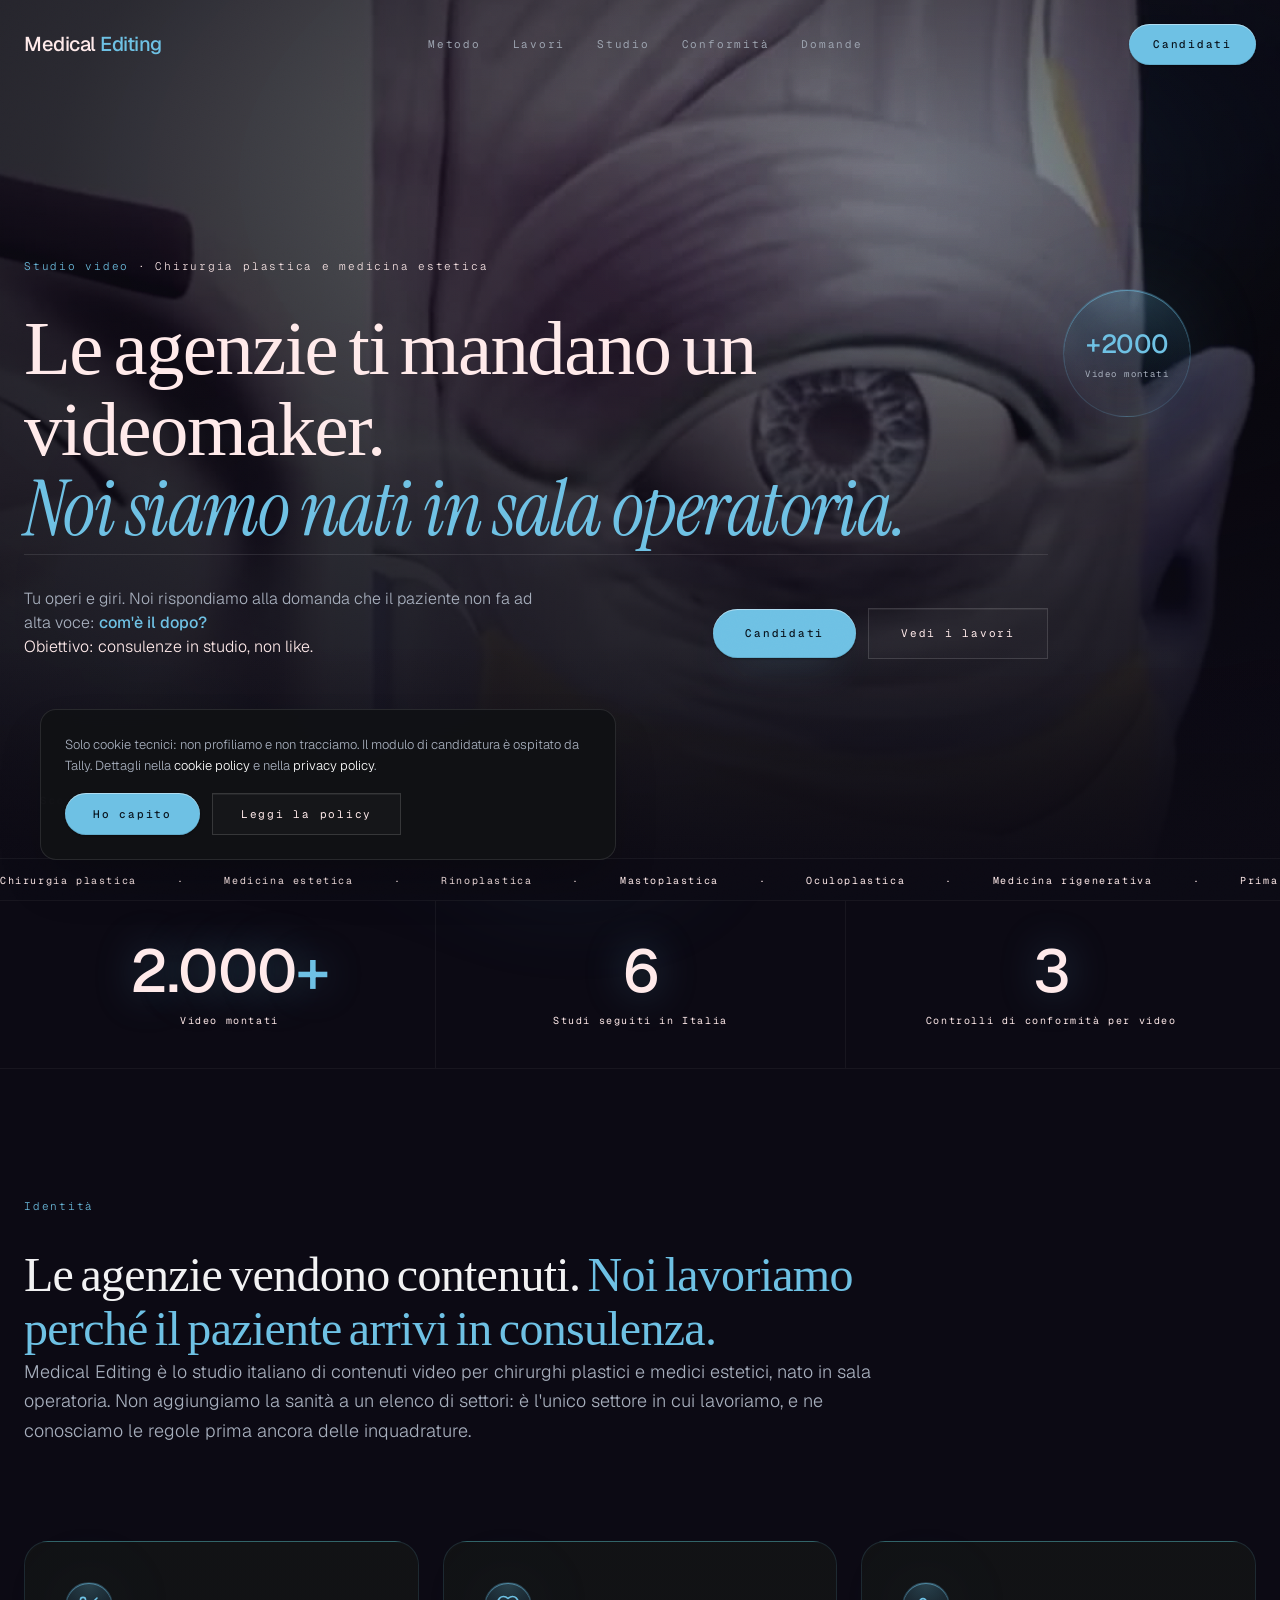
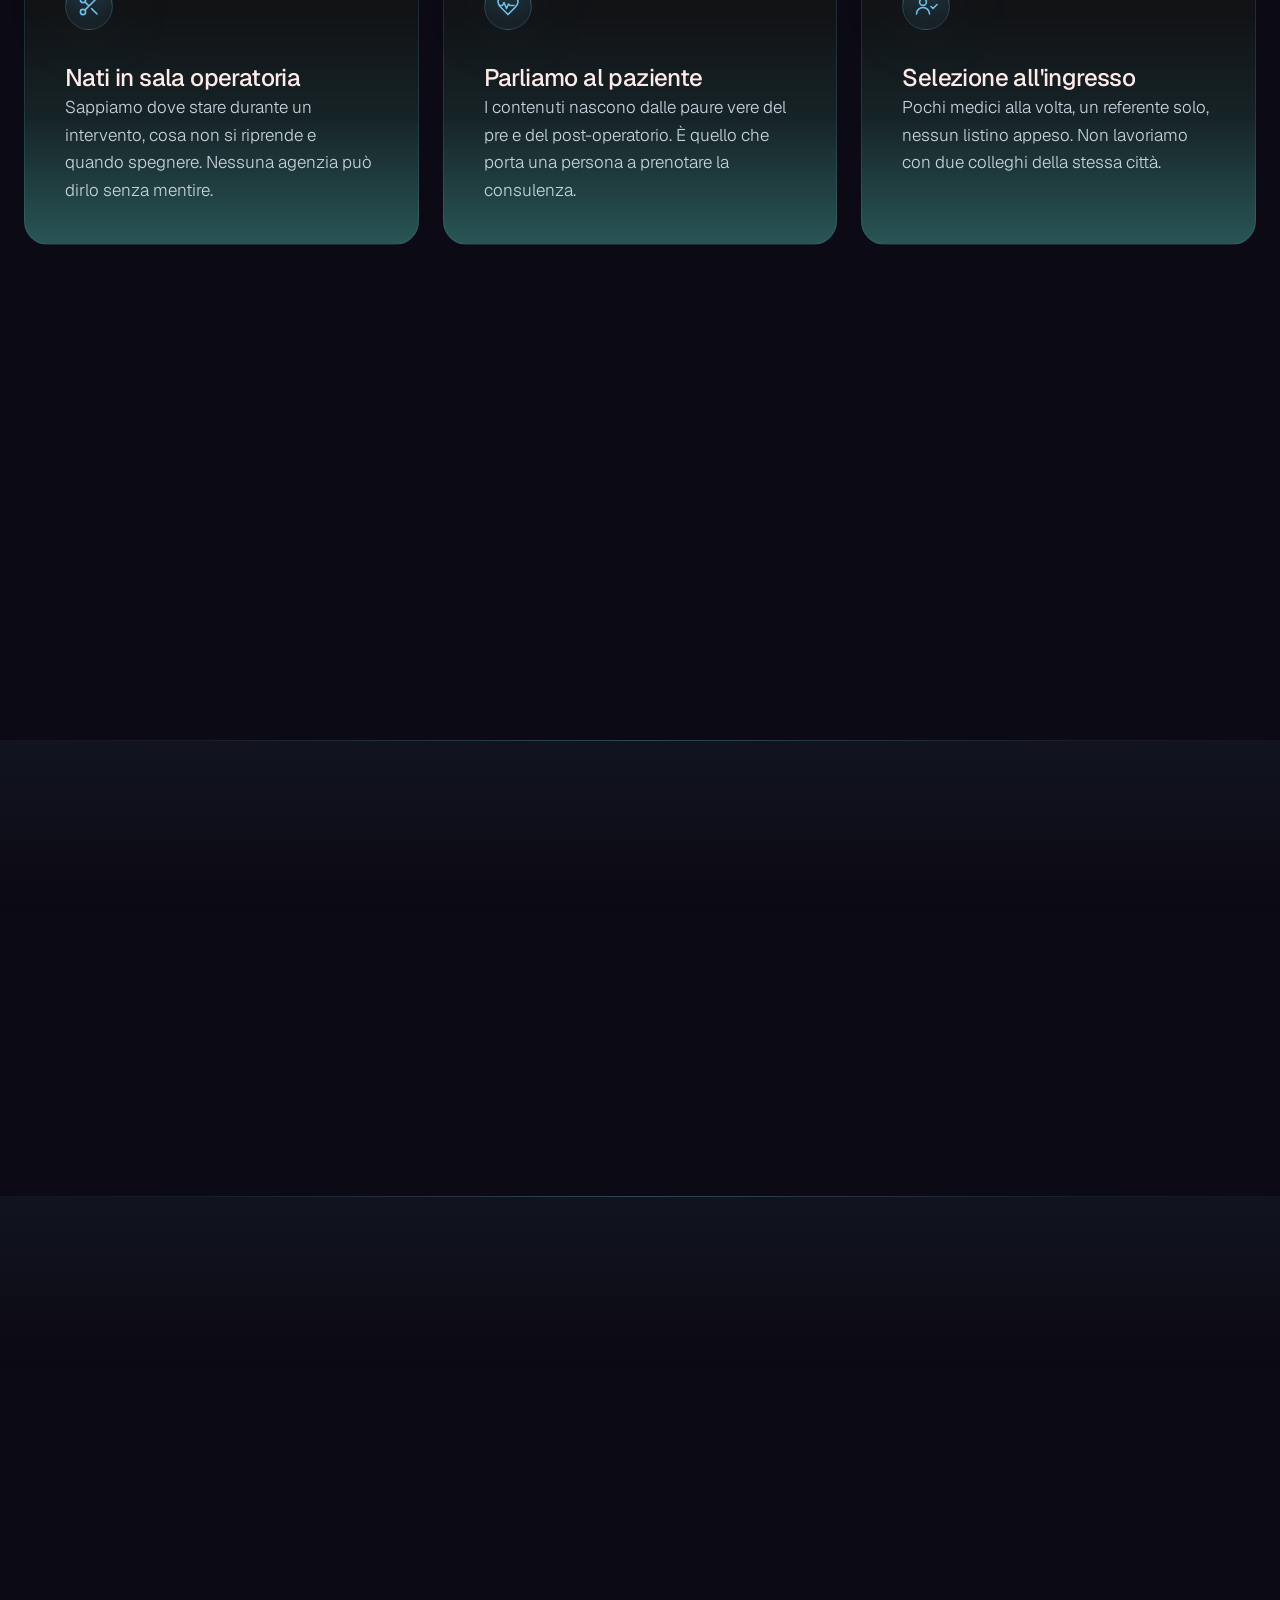
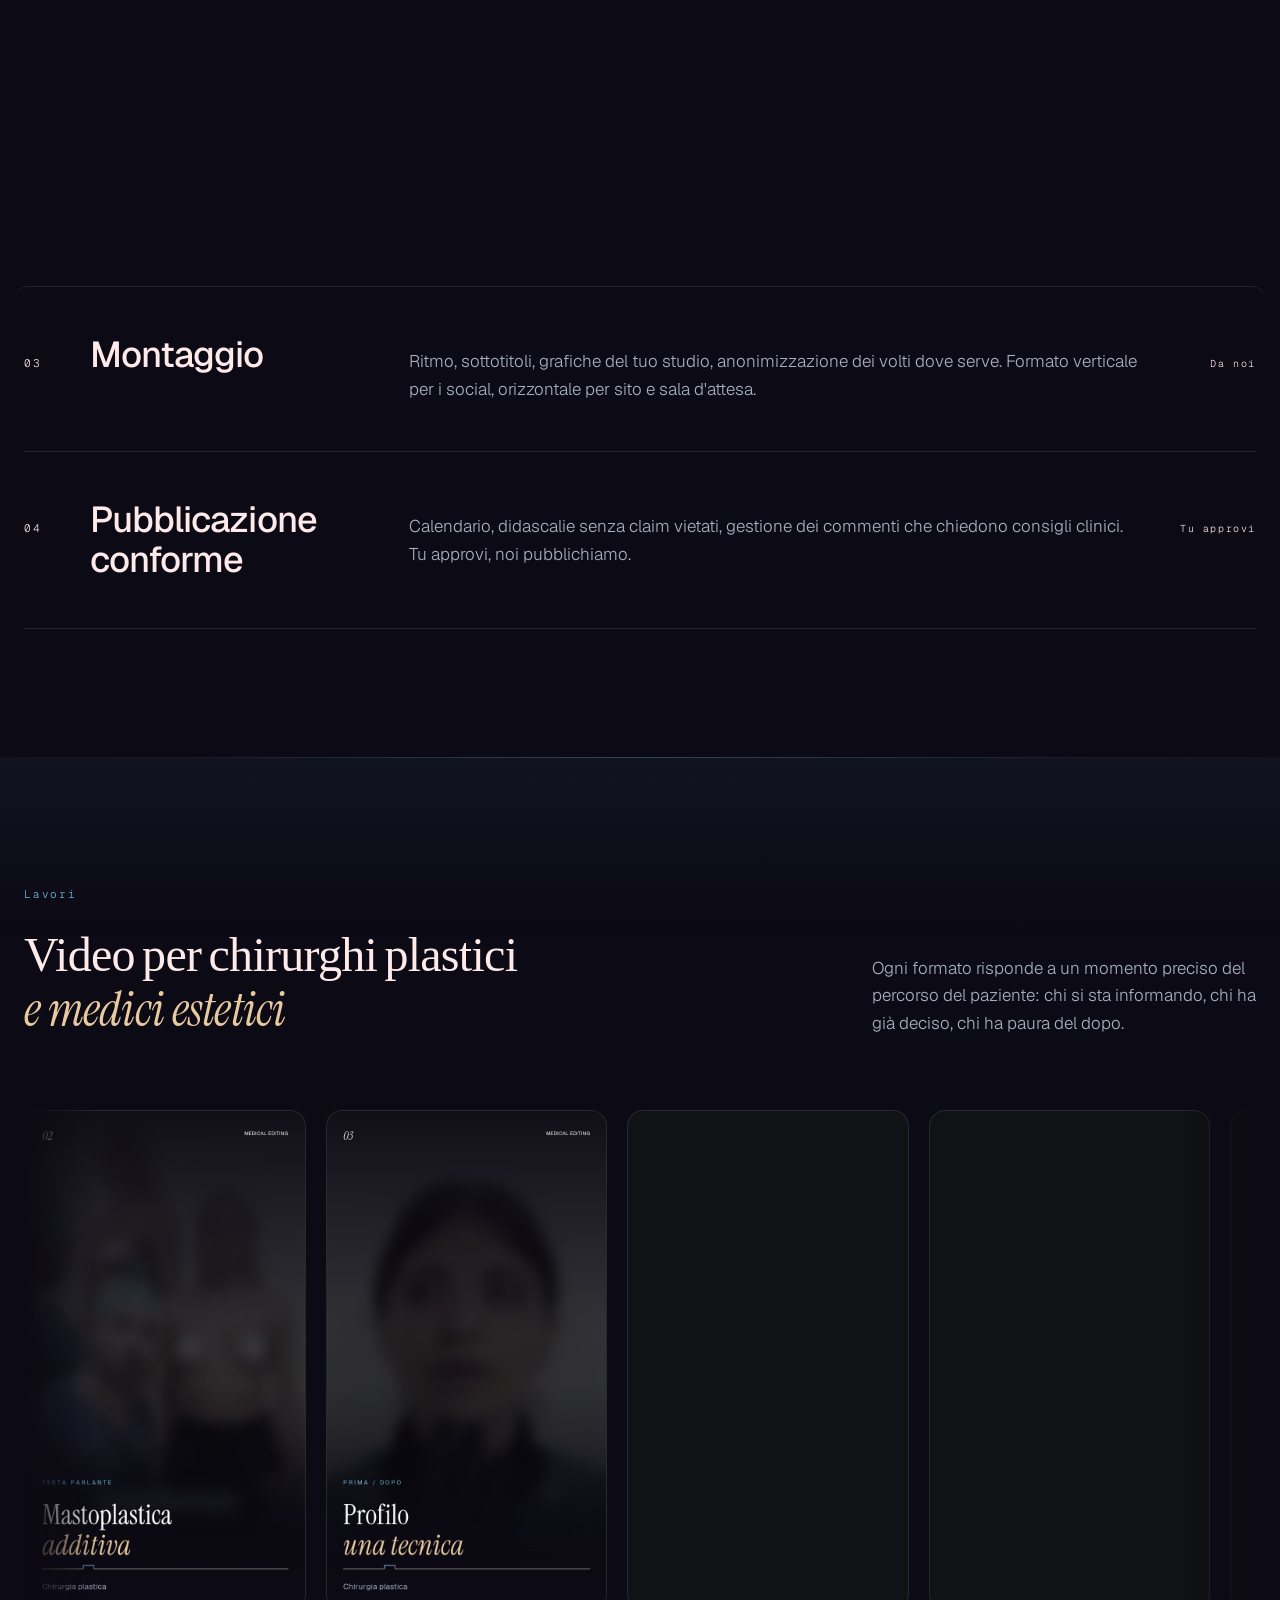
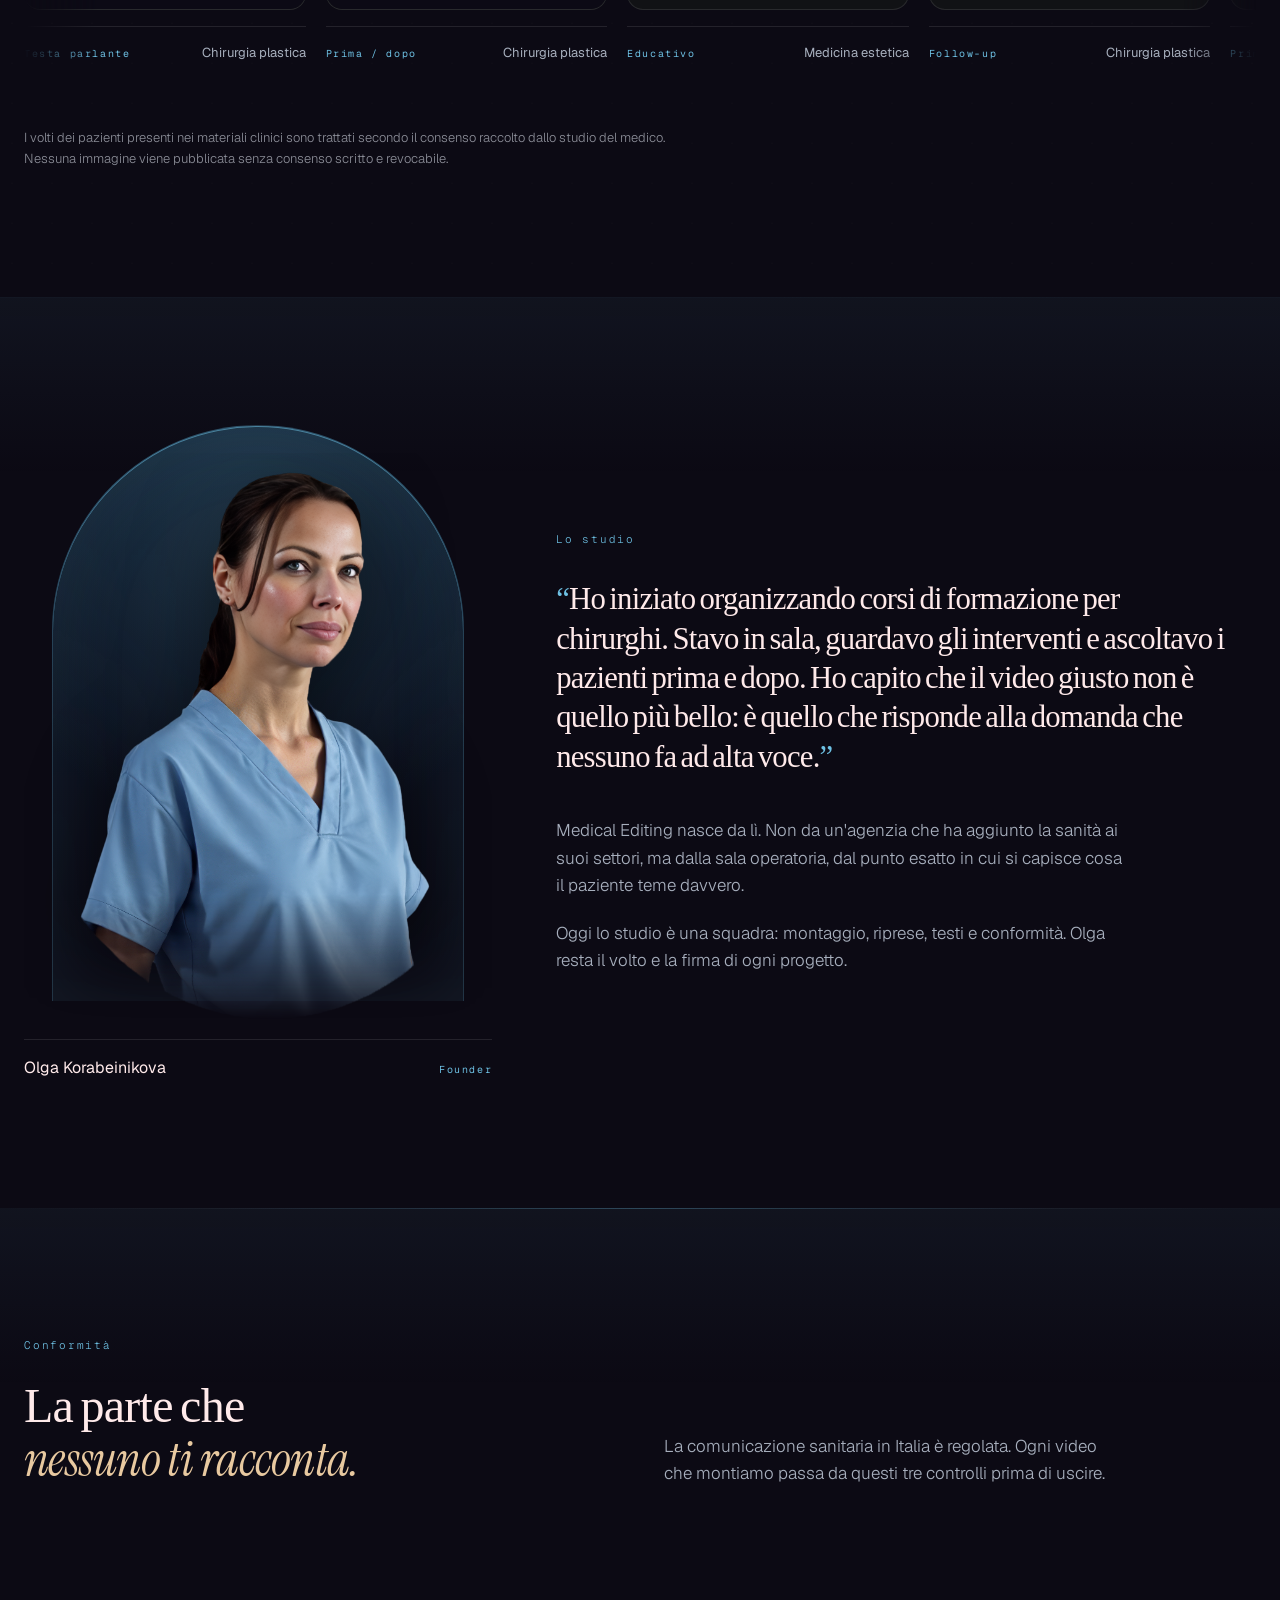
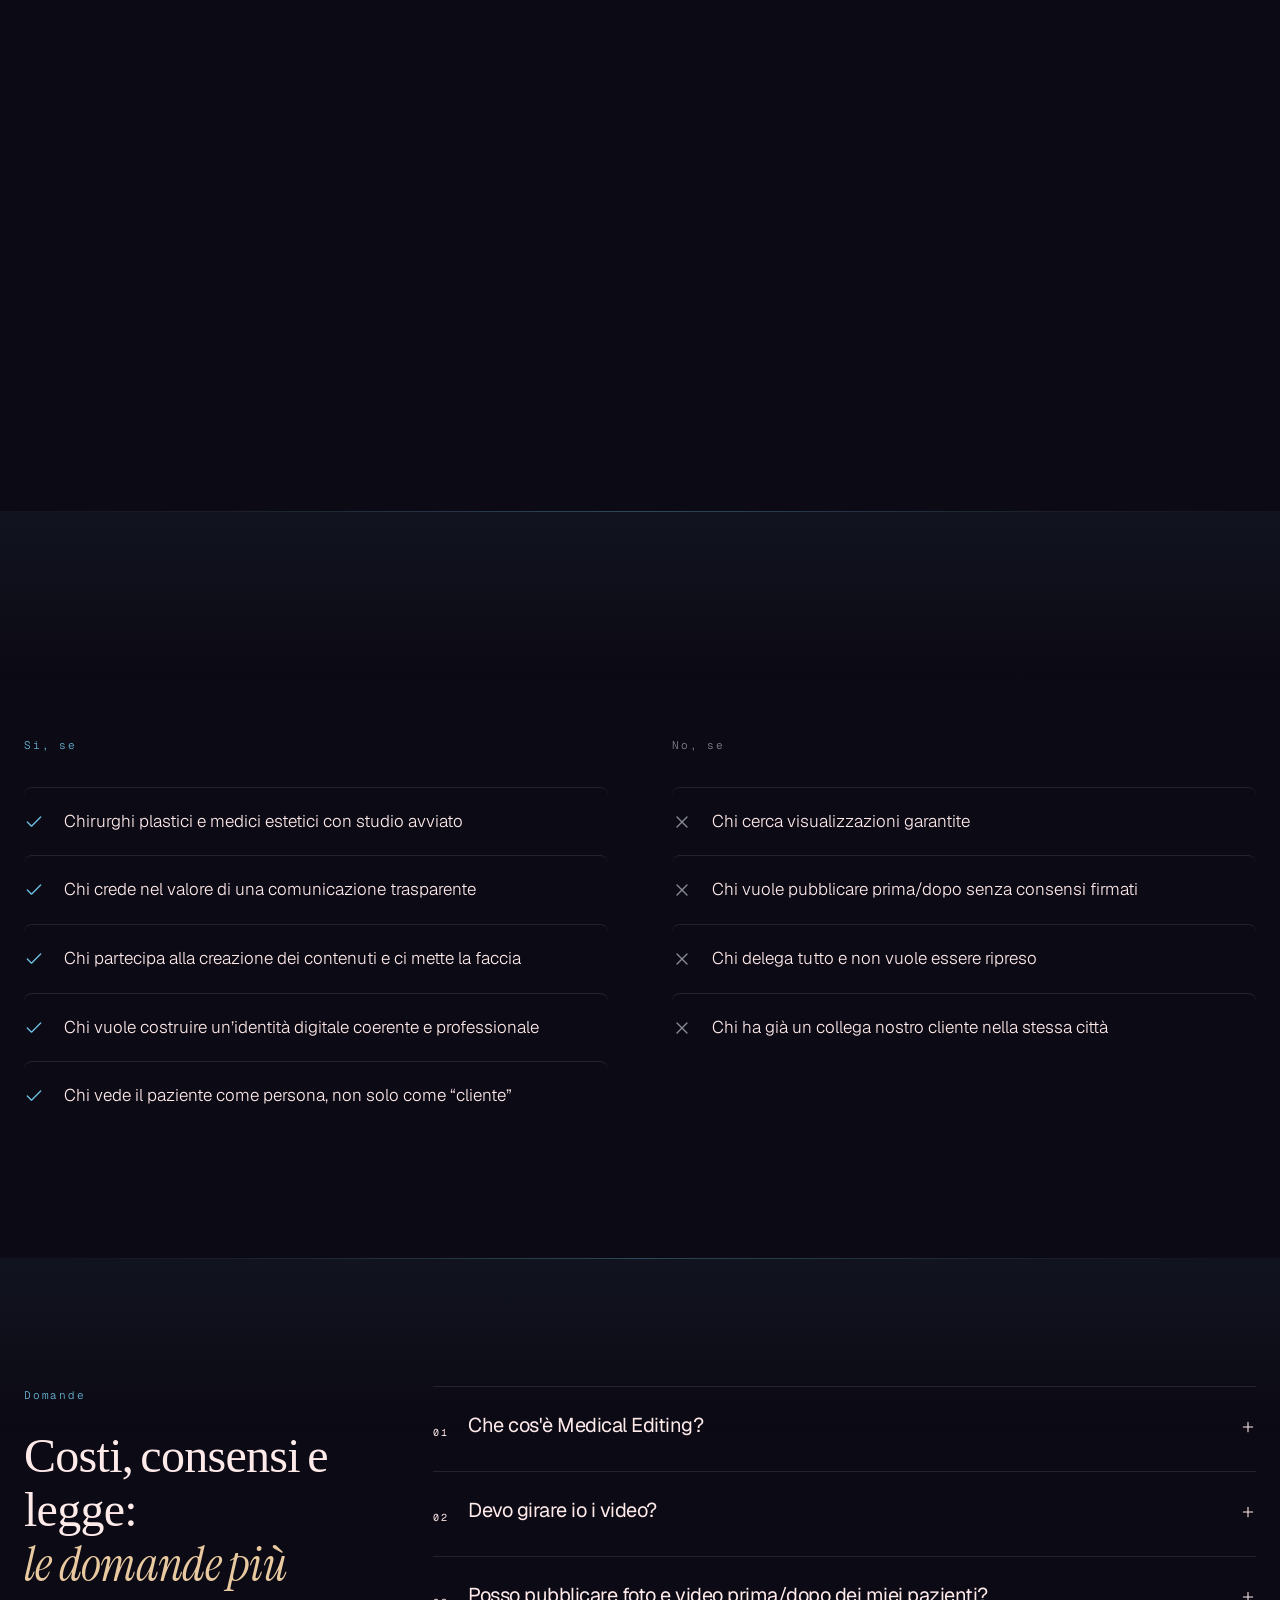
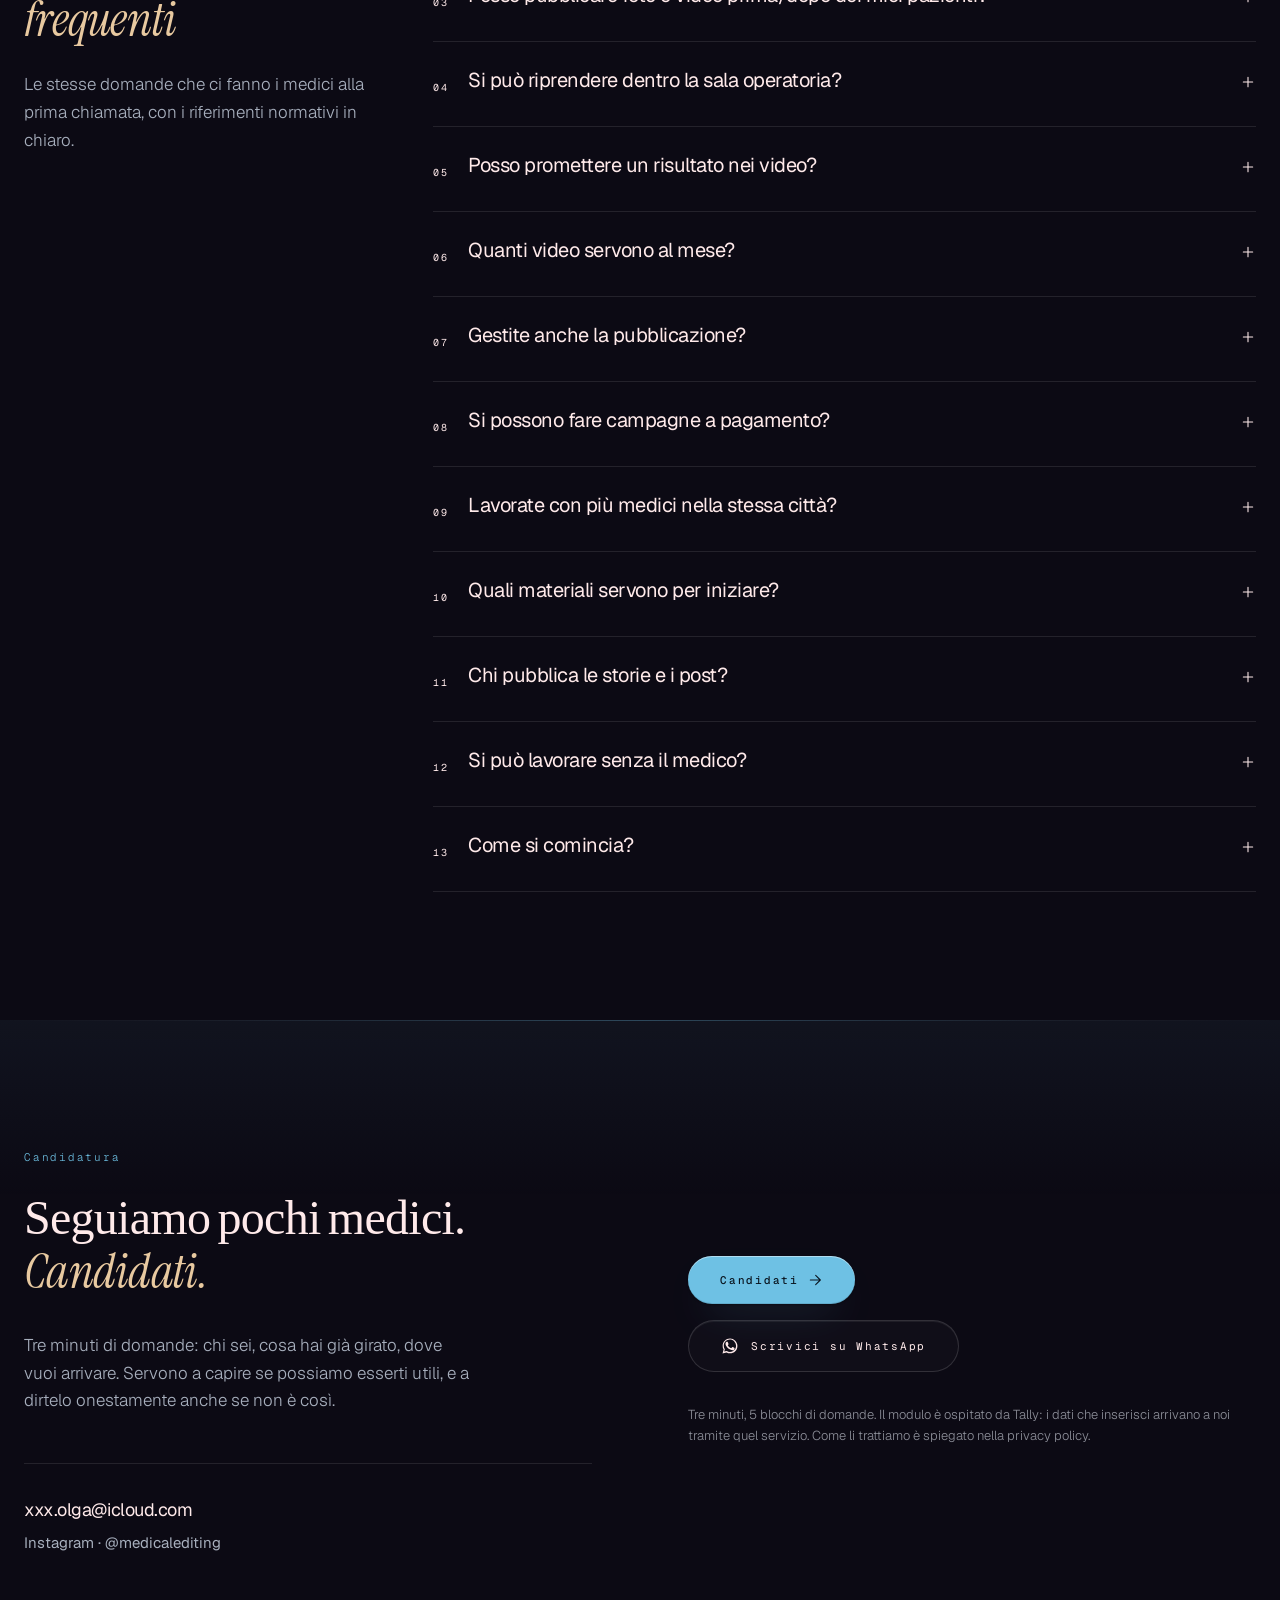
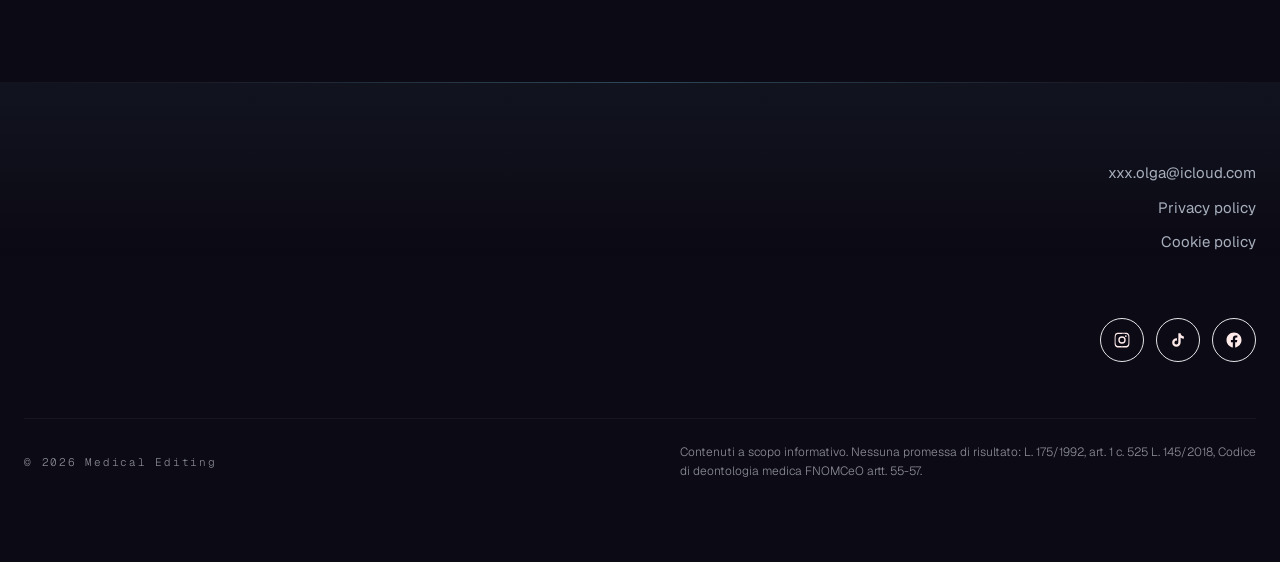
==== commit 86a1e2bc: "Bolla accanto al claim · ritratto con arco dietro come l'originale · lavori in nastro che scorre Co-" ====
--- a/index.html
+++ b/index.html
@@ -270,6 +270,81 @@
             border-color: rgba(110, 193, 228, 0.45);
             transform: translateY(-2px);
             box-shadow: 0 0 24px -8px rgba(110, 193, 228, 0.75);
+        }
+
+
+        /* ---- Bolla della hero: sospesa a destra del claim ---- */
+        .bolla-hero {
+            position: absolute;
+            right: -6%;
+            top: 8%;
+            z-index: 3;
+        }
+        @media (min-width: 1280px) { .bolla-hero { right: -14%; } }
+
+        /* ---- Ritratto: l'arco sta dietro, il busto esce e sfuma nel buio ---- */
+        .ritratto { padding-top: 6%; }
+        .ritratto-arco {
+            position: absolute;
+            left: 6%; right: 6%; top: 0;
+            height: 88%;
+            border-radius: 999px 999px 0 0;
+            background:
+                radial-gradient(90% 70% at 50% 18%, rgba(110,193,228,0.20) 0%, rgba(36,70,95,0.28) 40%, rgba(12,10,20,0) 78%),
+                linear-gradient(180deg, rgba(23,45,65,0.55) 0%, rgba(14,28,44,0.30) 60%, rgba(12,10,20,0) 100%);
+            box-shadow:
+                inset 0 1px 0 rgba(110,193,228,0.55),
+                inset 0 0 80px rgba(110,193,228,0.10);
+            border: 1px solid rgba(110,193,228,0.24);
+            border-bottom: 0;
+        }
+        .ritratto-img {
+            position: relative;
+            z-index: 2;
+            width: 100%;
+            height: auto;
+            display: block;
+            /* il busto si dissolve verso il basso, come nel sito originale */
+            -webkit-mask-image: linear-gradient(180deg, #000 0%, #000 78%, transparent 100%);
+            mask-image: linear-gradient(180deg, #000 0%, #000 78%, transparent 100%);
+            filter: drop-shadow(0 30px 40px rgba(0,0,0,0.55));
+        }
+
+
+        /* ---- Lavori: nastro che scorre da solo, si ferma sotto il puntatore ---- */
+        .reels-vista {
+            position: relative;
+            overflow: hidden;
+            margin-inline: calc(var(--pad, 24px) * -1);
+            padding-inline: var(--pad, 24px);
+            padding-block: 8px 24px;
+            -webkit-mask-image: linear-gradient(90deg, transparent, #000 6%, #000 94%, transparent);
+            mask-image: linear-gradient(90deg, transparent, #000 6%, #000 94%, transparent);
+        }
+        .reels-nastro {
+            display: flex;
+            gap: 20px;
+            width: max-content;
+            animation: nastro 48s linear infinite;
+        }
+        .reels-vista:hover .reels-nastro { animation-play-state: paused; }
+        .reels-nastro > .reel {
+            flex: 0 0 clamp(240px, 22vw, 300px);
+            transition: transform .5s cubic-bezier(0.16,1,0.3,1);
+        }
+        .reels-nastro > .reel:hover { transform: translateY(-6px); }
+        @keyframes nastro {
+            from { transform: translate3d(0, 0, 0); }
+            to   { transform: translate3d(-50%, 0, 0); }
+        }
+        @media (min-width: 1024px) { .reels-vista { margin-inline: 0; padding-inline: 0; } }
+        @media (max-width: 767px) {
+            .reels-nastro > .reel { flex-basis: 68vw; }
+            .reels-nastro { animation-duration: 40s; }
+        }
+        @media (prefers-reduced-motion: reduce) {
+            .reels-nastro { animation: none; }
+            .reels-vista { overflow-x: auto; }
         }
 
     </style>
@@ -962,7 +1037,15 @@
 
         <!-- bolla luminosa: è l'elemento grafico del sito originale -->
         <div class="hero-inner container mx-auto px-6 relative z-20">
-            <div class="max-w-5xl">
+            <div class="max-w-5xl relative">
+                <!-- il numero, accanto al claim -->
+                <div class="bolla-hero hidden lg:grid orb h-[128px] w-[128px] place-items-center text-center reveal">
+                    <div>
+                        <b class="block text-[26px] font-medium tracking-tight" style="color: var(--accent)">+2000</b>
+                        <span class="mt-1 block font-mono-me text-[9px] uppercase tracking-[0.2em]" style="color: var(--text)">Video montati</span>
+                    </div>
+                </div>
+
                 <div class="reveal">
                     <p class="font-mono-me text-[11px] uppercase tracking-[0.18em] mb-8" style="color: var(--accent)">
                         Studio video<span class="hidden sm:inline"> · Chirurgia plastica e medicina estetica</span>
@@ -983,22 +1066,13 @@
                         <span class="text-white">Obiettivo: consulenze in studio, non like.</span>
                     </p>
 
-                    <div class="flex items-center gap-6 md:gap-8">
-                        <div class="hidden lg:grid orb h-[128px] w-[128px] shrink-0 place-items-center text-center reveal">
-                            <div>
-                                <b class="block text-[26px] font-medium tracking-tight" style="color: var(--accent)">+2000</b>
-                                <span class="mt-1 block font-mono-me text-[9px] uppercase tracking-[0.2em]" style="color: var(--text)">Video montati</span>
-                            </div>
-                        </div>
-
-                        <div class="flex flex-row flex-nowrap items-center gap-3">
+                                            <div class="flex flex-row flex-nowrap items-center gap-3">
                         <a href="#candidati" class="btn-glow inline-flex items-center gap-2 px-8 py-4 rounded-full font-mono-me text-[11px] uppercase tracking-[0.16em] font-medium whitespace-nowrap">
                             Candidati
                         </a>
                         <a href="#lavori" class="btn-arc inline-flex items-center gap-2 px-8 py-4 font-mono-me text-[11px] uppercase tracking-[0.16em] whitespace-nowrap">
                             Vedi i lavori
                         </a>
-                    </div>
                     </div>
                 </div>
             </div>
@@ -1186,7 +1260,7 @@
                 </p>
             </div>
 
-            <div class="stagger reels-scroll reels-fila gap-5">
+            <div class="reels-vista"><div class="reels-nastro">
                 <!-- 02 -->
                 <button type="button" aria-label="Guarda il video: Mastoplastica additiva" class="reel group text-left" data-reel="reel-2" data-kicker="Testa parlante" data-title="Mastoplastica additiva" data-field="Chirurgia plastica" data-note="Il medico spiega, il montaggio tiene sveglio. Tagli sul respiro, sottotitoli sempre, nessun muro di parole.">
                     <span class="reel-frame relative block aspect-[9/16] overflow-hidden rounded-2xl border border-white/10" style="background: var(--card)">
@@ -1246,7 +1320,7 @@
                         <span class="text-[13px]" style="color: var(--text)">Medicina estetica</span>
                     </span>
                 </button>
-            </div>
+            </div></div>
 
             <p class="reveal mt-10 text-[13px] leading-relaxed max-w-2xl text-[#8B8D97]">
                 I volti dei pazienti presenti nei materiali clinici sono trattati secondo il consenso raccolto
@@ -1261,11 +1335,10 @@
     <!-- ======================= STUDIO ======================= -->
     <section id="studio" data-amb="teal" class="teal-wash bordo-morbido py-32">
         <div class="container mx-auto px-6 grid md:grid-cols-[minmax(0,38%)_minmax(0,1fr)] gap-16 items-center">
-            <figure class="reveal m-0 relative glow-soft">
-                <div class="arco relative z-10">
-                    <img src="img/homeenigma022-2.png" alt="Olga Korabeinikova, founder di Medical Editing" width="757" height="915" loading="lazy" decoding="async" class="w-full h-auto">
-                </div>
-                <figcaption class="mt-5 pt-4 border-t border-white/10 flex items-baseline justify-between">
+            <figure class="reveal m-0 relative ritratto">
+                <div class="ritratto-arco" aria-hidden="true"></div>
+                <img src="img/homeenigma022-2.png" alt="Olga Korabeinikova, founder di Medical Editing" width="757" height="915" loading="lazy" decoding="async" class="ritratto-img">
+                <figcaption class="mt-5 pt-4 border-t border-white/10 flex items-baseline justify-between relative z-10">
                     <span>Olga Korabeinikova</span>
                     <span class="font-mono-me text-[10px] uppercase tracking-[0.2em]" style="color: var(--accent)">Founder</span>
                 </figcaption>
@@ -1719,7 +1792,6 @@
         if (ultimoFocus) ultimoFocus.focus();
     }
 
-    document.querySelectorAll('.reel').forEach(card => card.addEventListener('click', () => apriBox(card)));
     document.getElementById('lightbox-close').addEventListener('click', chiudiBox);
     box.addEventListener('click', (e) => { if (e.target === box) chiudiBox(); });
     document.addEventListener('keydown', (e) => { if (e.key === 'Escape' && !box.classList.contains('hidden')) chiudiBox(); });
@@ -1908,6 +1980,27 @@
         fila.addEventListener('click', (e) => { if (mosso) { e.stopPropagation(); e.preventDefault(); } }, true);
     })();
 
+
+    // ---- Nastro dei lavori: raddoppio le card per il giro continuo ----
+    (function () {
+        const nastro = document.querySelector('.reels-nastro');
+        if (!nastro || nastro.dataset.doppio) return;
+        const originali = Array.from(nastro.children);
+        originali.forEach(c => {
+            const copia = c.cloneNode(true);
+            copia.setAttribute('aria-hidden', 'true');
+            copia.tabIndex = -1;
+            nastro.appendChild(copia);
+        });
+        nastro.dataset.doppio = '1';
+        // le copie devono aprire il video come le originali
+        nastro.querySelectorAll('.reel').forEach(card => {
+            if (card.dataset.legata) return;
+            card.dataset.legata = '1';
+            card.addEventListener('click', () => { if (typeof apriBox === 'function') apriBox(card); });
+        });
+    })();
+
     // ---- Micro-interazioni ----
     const moto = !window.matchMedia('(prefers-reduced-motion: reduce)').matches;
 
--- a/assets/css/tw.css
+++ b/assets/css/tw.css
@@ -1 +1 @@
-*,:after,:before{--tw-border-spacing-x:0;--tw-border-spacing-y:0;--tw-translate-x:0;--tw-translate-y:0;--tw-rotate:0;--tw-skew-x:0;--tw-skew-y:0;--tw-scale-x:1;--tw-scale-y:1;--tw-pan-x: ;--tw-pan-y: ;--tw-pinch-zoom: ;--tw-scroll-snap-strictness:proximity;--tw-gradient-from-position: ;--tw-gradient-via-position: ;--tw-gradient-to-position: ;--tw-ordinal: ;--tw-slashed-zero: ;--tw-numeric-figure: ;--tw-numeric-spacing: ;--tw-numeric-fraction: ;--tw-ring-inset: ;--tw-ring-offset-width:0px;--tw-ring-offset-color:#fff;--tw-ring-color:rgba(59,130,246,.5);--tw-ring-offset-shadow:0 0 #0000;--tw-ring-shadow:0 0 #0000;--tw-shadow:0 0 #0000;--tw-shadow-colored:0 0 #0000;--tw-blur: ;--tw-brightness: ;--tw-contrast: ;--tw-grayscale: ;--tw-hue-rotate: ;--tw-invert: ;--tw-saturate: ;--tw-sepia: ;--tw-drop-shadow: ;--tw-backdrop-blur: ;--tw-backdrop-brightness: ;--tw-backdrop-contrast: ;--tw-backdrop-grayscale: ;--tw-backdrop-hue-rotate: ;--tw-backdrop-invert: ;--tw-backdrop-opacity: ;--tw-backdrop-saturate: ;--tw-backdrop-sepia: ;--tw-contain-size: ;--tw-contain-layout: ;--tw-contain-paint: ;--tw-contain-style: }::backdrop{--tw-border-spacing-x:0;--tw-border-spacing-y:0;--tw-translate-x:0;--tw-translate-y:0;--tw-rotate:0;--tw-skew-x:0;--tw-skew-y:0;--tw-scale-x:1;--tw-scale-y:1;--tw-pan-x: ;--tw-pan-y: ;--tw-pinch-zoom: ;--tw-scroll-snap-strictness:proximity;--tw-gradient-from-position: ;--tw-gradient-via-position: ;--tw-gradient-to-position: ;--tw-ordinal: ;--tw-slashed-zero: ;--tw-numeric-figure: ;--tw-numeric-spacing: ;--tw-numeric-fraction: ;--tw-ring-inset: ;--tw-ring-offset-width:0px;--tw-ring-offset-color:#fff;--tw-ring-color:rgba(59,130,246,.5);--tw-ring-offset-shadow:0 0 #0000;--tw-ring-shadow:0 0 #0000;--tw-shadow:0 0 #0000;--tw-shadow-colored:0 0 #0000;--tw-blur: ;--tw-brightness: ;--tw-contrast: ;--tw-grayscale: ;--tw-hue-rotate: ;--tw-invert: ;--tw-saturate: ;--tw-sepia: ;--tw-drop-shadow: ;--tw-backdrop-blur: ;--tw-backdrop-brightness: ;--tw-backdrop-contrast: ;--tw-backdrop-grayscale: ;--tw-backdrop-hue-rotate: ;--tw-backdrop-invert: ;--tw-backdrop-opacity: ;--tw-backdrop-saturate: ;--tw-backdrop-sepia: ;--tw-contain-size: ;--tw-contain-layout: ;--tw-contain-paint: ;--tw-contain-style: }/*! tailwindcss v3.4.17 | MIT License | https://tailwindcss.com*/*,:after,:before{box-sizing:border-box;border:0 solid #e5e7eb}:after,:before{--tw-content:""}:host,html{line-height:1.5;-webkit-text-size-adjust:100%;-moz-tab-size:4;-o-tab-size:4;tab-size:4;font-family:ui-sans-serif,system-ui,sans-serif,Apple Color Emoji,Segoe UI Emoji,Segoe UI Symbol,Noto Color Emoji;font-feature-settings:normal;font-variation-settings:normal;-webkit-tap-highlight-color:transparent}body{margin:0;line-height:inherit}hr{height:0;color:inherit;border-top-width:1px}abbr:where([title]){-webkit-text-decoration:underline dotted;text-decoration:underline dotted}h1,h2,h3,h4,h5,h6{font-size:inherit;font-weight:inherit}a{color:inherit;text-decoration:inherit}b,strong{font-weight:bolder}code,kbd,pre,samp{font-family:ui-monospace,SFMono-Regular,Menlo,Monaco,Consolas,Liberation Mono,Courier New,monospace;font-feature-settings:normal;font-variation-settings:normal;font-size:1em}small{font-size:80%}sub,sup{font-size:75%;line-height:0;position:relative;vertical-align:baseline}sub{bottom:-.25em}sup{top:-.5em}table{text-indent:0;border-color:inherit;border-collapse:collapse}button,input,optgroup,select,textarea{font-family:inherit;font-feature-settings:inherit;font-variation-settings:inherit;font-size:100%;font-weight:inherit;line-height:inherit;letter-spacing:inherit;color:inherit;margin:0;padding:0}button,select{text-transform:none}button,input:where([type=button]),input:where([type=reset]),input:where([type=submit]){-webkit-appearance:button;background-color:transparent;background-image:none}:-moz-focusring{outline:auto}:-moz-ui-invalid{box-shadow:none}progress{vertical-align:baseline}::-webkit-inner-spin-button,::-webkit-outer-spin-button{height:auto}[type=search]{-webkit-appearance:textfield;outline-offset:-2px}::-webkit-search-decoration{-webkit-appearance:none}::-webkit-file-upload-button{-webkit-appearance:button;font:inherit}summary{display:list-item}blockquote,dd,dl,figure,h1,h2,h3,h4,h5,h6,hr,p,pre{margin:0}fieldset{margin:0}fieldset,legend{padding:0}menu,ol,ul{list-style:none;margin:0;padding:0}dialog{padding:0}textarea{resize:vertical}input::-moz-placeholder,textarea::-moz-placeholder{opacity:1;color:#9ca3af}input::placeholder,textarea::placeholder{opacity:1;color:#9ca3af}[role=button],button{cursor:pointer}:disabled{cursor:default}audio,canvas,embed,iframe,img,object,svg,video{display:block;vertical-align:middle}img,video{max-width:100%;height:auto}[hidden]:where(:not([hidden=until-found])){display:none}.container{width:100%}@media (min-width:640px){.container{max-width:640px}}@media (min-width:768px){.container{max-width:768px}}@media (min-width:1024px){.container{max-width:1024px}}@media (min-width:1280px){.container{max-width:1280px}}@media (min-width:1536px){.container{max-width:1536px}}.pointer-events-none{pointer-events:none}.fixed{position:fixed}.absolute{position:absolute}.relative{position:relative}.inset-0{inset:0}.inset-x-0{left:0;right:0}.-top-2{top:-.5rem}.bottom-0{bottom:0}.bottom-3{bottom:.75rem}.left-0{left:0}.left-1\/2{left:50%}.left-3{left:.75rem}.right-0{right:0}.right-3{right:.75rem}.top-0{top:0}.top-1\/2{top:50%}.isolate{isolation:isolate}.z-0{z-index:0}.z-10{z-index:10}.z-20{z-index:20}.z-50{z-index:50}.z-\[100\]{z-index:100}.z-\[120\]{z-index:120}.m-0{margin:0}.-mx-2{margin-left:-.5rem;margin-right:-.5rem}.mx-auto{margin-left:auto;margin-right:auto}.mb-10{margin-bottom:2.5rem}.mb-12{margin-bottom:3rem}.mb-16{margin-bottom:4rem}.mb-20{margin-bottom:5rem}.mb-4{margin-bottom:1rem}.mb-6{margin-bottom:1.5rem}.mb-8{margin-bottom:2rem}.mt-1{margin-top:.25rem}.mt-10{margin-top:2.5rem}.mt-12{margin-top:3rem}.mt-14{margin-top:3.5rem}.mt-16{margin-top:4rem}.mt-2{margin-top:.5rem}.mt-20{margin-top:5rem}.mt-24{margin-top:6rem}.mt-3{margin-top:.75rem}.mt-32{margin-top:8rem}.mt-4{margin-top:1rem}.mt-5{margin-top:1.25rem}.mt-6{margin-top:1.5rem}.mt-8{margin-top:2rem}.block{display:block}.inline-block{display:inline-block}.flex{display:flex}.inline-flex{display:inline-flex}.grid{display:grid}.hidden{display:none}.aspect-\[9\/16\]{aspect-ratio:9/16}.h-11{height:2.75rem}.h-12{height:3rem}.h-14{height:3.5rem}.h-4{height:1rem}.h-5{height:1.25rem}.h-6{height:1.5rem}.h-64{height:16rem}.h-8{height:2rem}.h-\[120\%\]{height:120%}.h-\[128px\]{height:128px}.h-\[18px\]{height:18px}.h-auto{height:auto}.h-full{height:100%}.h-px{height:1px}.max-h-\[72svh\]{max-height:72svh}.min-h-screen{min-height:100vh}.w-11{width:2.75rem}.w-12{width:3rem}.w-14{width:3.5rem}.w-4{width:1rem}.w-5{width:1.25rem}.w-6{width:1.5rem}.w-64{width:16rem}.w-8{width:2rem}.w-\[120\%\]{width:120%}.w-\[128px\]{width:128px}.w-\[18px\]{width:18px}.w-auto{width:auto}.w-full{width:100%}.w-max{width:-moz-max-content;width:max-content}.max-w-2xl{max-width:42rem}.max-w-3xl{max-width:48rem}.max-w-4xl{max-width:56rem}.max-w-5xl{max-width:64rem}.max-w-full{max-width:100%}.max-w-lg{max-width:32rem}.max-w-md{max-width:28rem}.max-w-sm{max-width:24rem}.max-w-xl{max-width:36rem}.shrink-0{flex-shrink:0}.origin-left{transform-origin:left}.-translate-x-1\/2{--tw-translate-x:-50%}.-translate-x-1\/2,.-translate-y-1\/2{transform:translate(var(--tw-translate-x),var(--tw-translate-y)) rotate(var(--tw-rotate)) skewX(var(--tw-skew-x)) skewY(var(--tw-skew-y)) scaleX(var(--tw-scale-x)) scaleY(var(--tw-scale-y))}.-translate-y-1\/2{--tw-translate-y:-50%}.scale-x-0{--tw-scale-x:0}.scale-x-0,.transform{transform:translate(var(--tw-translate-x),var(--tw-translate-y)) rotate(var(--tw-rotate)) skewX(var(--tw-skew-x)) skewY(var(--tw-skew-y)) scaleX(var(--tw-scale-x)) scaleY(var(--tw-scale-y))}.cursor-pointer{cursor:pointer}.select-none{-webkit-user-select:none;-moz-user-select:none;user-select:none}.resize{resize:both}.grid-cols-1{grid-template-columns:repeat(1,minmax(0,1fr))}.grid-cols-2{grid-template-columns:repeat(2,minmax(0,1fr))}.flex-row{flex-direction:row}.flex-col{flex-direction:column}.flex-wrap{flex-wrap:wrap}.flex-nowrap{flex-wrap:nowrap}.place-items-center{place-items:center}.items-start{align-items:flex-start}.items-center{align-items:center}.items-baseline{align-items:baseline}.justify-center{justify-content:center}.justify-between{justify-content:space-between}.justify-items-center{justify-items:center}.gap-10{gap:2.5rem}.gap-12{gap:3rem}.gap-16{gap:4rem}.gap-2{gap:.5rem}.gap-3{gap:.75rem}.gap-4{gap:1rem}.gap-5{gap:1.25rem}.gap-6{gap:1.5rem}.gap-8{gap:2rem}.gap-x-8{-moz-column-gap:2rem;column-gap:2rem}.gap-y-12{row-gap:3rem}.gap-y-4{row-gap:1rem}.space-x-8>:not([hidden])~:not([hidden]){--tw-space-x-reverse:0;margin-right:calc(2rem*var(--tw-space-x-reverse));margin-left:calc(2rem*(1 - var(--tw-space-x-reverse)))}.divide-y>:not([hidden])~:not([hidden]){--tw-divide-y-reverse:0;border-top-width:calc(1px*(1 - var(--tw-divide-y-reverse)));border-bottom-width:calc(1px*var(--tw-divide-y-reverse))}.divide-white\/5>:not([hidden])~:not([hidden]){border-color:hsla(0,0%,100%,.05)}.self-end{align-self:flex-end}.overflow-hidden{overflow:hidden}.scroll-smooth{scroll-behavior:smooth}.whitespace-nowrap{white-space:nowrap}.rounded-2xl{border-radius:1rem}.rounded-3xl{border-radius:1.5rem}.rounded-full{border-radius:9999px}.rounded-xl{border-radius:.75rem}.border{border-width:1px}.border-y{border-top-width:1px}.border-b,.border-y{border-bottom-width:1px}.border-t{border-top-width:1px}.border-white\/10{border-color:hsla(0,0%,100%,.1)}.border-white\/15{border-color:hsla(0,0%,100%,.15)}.border-white\/20{border-color:hsla(0,0%,100%,.2)}.border-white\/5{border-color:hsla(0,0%,100%,.05)}.bg-black{--tw-bg-opacity:1;background-color:rgb(0 0 0/var(--tw-bg-opacity,1))}.object-cover{-o-object-fit:cover;object-fit:cover}.p-4{padding:1rem}.p-5{padding:1.25rem}.p-8{padding:2rem}.px-2{padding-left:.5rem;padding-right:.5rem}.px-5{padding-left:1.25rem;padding-right:1.25rem}.px-6{padding-left:1.5rem;padding-right:1.5rem}.px-7{padding-left:1.75rem;padding-right:1.75rem}.px-8{padding-left:2rem;padding-right:2rem}.py-10{padding-top:2.5rem;padding-bottom:2.5rem}.py-20{padding-top:5rem;padding-bottom:5rem}.py-24{padding-top:6rem;padding-bottom:6rem}.py-3{padding-top:.75rem;padding-bottom:.75rem}.py-32{padding-top:8rem;padding-bottom:8rem}.py-4{padding-top:1rem;padding-bottom:1rem}.py-5{padding-top:1.25rem;padding-bottom:1.25rem}.py-6{padding-top:1.5rem;padding-bottom:1.5rem}.pb-1{padding-bottom:.25rem}.pb-10{padding-bottom:2.5rem}.pb-28{padding-bottom:7rem}.pt-32{padding-top:8rem}.pt-4{padding-top:1rem}.pt-6{padding-top:1.5rem}.pt-8{padding-top:2rem}.text-left{text-align:left}.text-center{text-align:center}.text-2xl{font-size:1.5rem;line-height:2rem}.text-3xl{font-size:1.875rem;line-height:2.25rem}.text-4xl{font-size:2.25rem;line-height:2.5rem}.text-5xl{font-size:3rem;line-height:1}.text-7xl{font-size:4.5rem;line-height:1}.text-\[10px\]{font-size:10px}.text-\[11px\]{font-size:11px}.text-\[12px\]{font-size:12px}.text-\[13px\]{font-size:13px}.text-\[13vw\]{font-size:13vw}.text-\[15px\]{font-size:15px}.text-\[26px\]{font-size:26px}.text-\[2rem\]{font-size:2rem}.text-\[9px\]{font-size:9px}.text-lg{font-size:1.125rem}.text-lg,.text-xl{line-height:1.75rem}.text-xl{font-size:1.25rem}.font-bold{font-weight:700}.font-light{font-weight:300}.font-medium{font-weight:500}.uppercase{text-transform:uppercase}.italic{font-style:italic}.leading-\[0\.8\]{line-height:.8}.leading-\[1\.02\]{line-height:1.02}.leading-\[1\.05\]{line-height:1.05}.leading-\[1\.08\]{line-height:1.08}.leading-\[1\.3\]{line-height:1.3}.leading-\[1\.75\]{line-height:1.75}.leading-\[1\]{line-height:1}.leading-relaxed{line-height:1.625}.tracking-\[0\.14em\]{letter-spacing:.14em}.tracking-\[0\.16em\]{letter-spacing:.16em}.tracking-\[0\.18em\]{letter-spacing:.18em}.tracking-\[0\.28em\]{letter-spacing:.28em}.tracking-\[0\.2em\]{letter-spacing:.2em}.tracking-tight{letter-spacing:-.025em}.tracking-tighter{letter-spacing:-.05em}.text-\[\#8B8D97\]{--tw-text-opacity:1;color:rgb(139 141 151/var(--tw-text-opacity,1))}.text-gray-400{--tw-text-opacity:1;color:rgb(156 163 175/var(--tw-text-opacity,1))}.text-white{--tw-text-opacity:1;color:rgb(255 255 255/var(--tw-text-opacity,1))}.text-white\/95{color:hsla(0,0%,100%,.95)}.text-white\/\[0\.07\]{color:hsla(0,0%,100%,.07)}.underline{text-decoration-line:underline}.underline-offset-2{text-underline-offset:2px}.opacity-0{opacity:0}.opacity-40{opacity:.4}.opacity-\[0\.07\]{opacity:.07}.shadow-2xl{--tw-shadow:0 25px 50px -12px rgba(0,0,0,.25);--tw-shadow-colored:0 25px 50px -12px var(--tw-shadow-color);box-shadow:var(--tw-ring-offset-shadow,0 0 #0000),var(--tw-ring-shadow,0 0 #0000),var(--tw-shadow)}.outline-none{outline:2px solid transparent;outline-offset:2px}.outline{outline-style:solid}.blur{--tw-blur:blur(8px)}.blur,.filter{filter:var(--tw-blur) var(--tw-brightness) var(--tw-contrast) var(--tw-grayscale) var(--tw-hue-rotate) var(--tw-invert) var(--tw-saturate) var(--tw-sepia) var(--tw-drop-shadow)}.backdrop-blur-md{--tw-backdrop-blur:blur(12px)}.backdrop-blur-md,.backdrop-filter{-webkit-backdrop-filter:var(--tw-backdrop-blur) var(--tw-backdrop-brightness) var(--tw-backdrop-contrast) var(--tw-backdrop-grayscale) var(--tw-backdrop-hue-rotate) var(--tw-backdrop-invert) var(--tw-backdrop-opacity) var(--tw-backdrop-saturate) var(--tw-backdrop-sepia);backdrop-filter:var(--tw-backdrop-blur) var(--tw-backdrop-brightness) var(--tw-backdrop-contrast) var(--tw-backdrop-grayscale) var(--tw-backdrop-hue-rotate) var(--tw-backdrop-invert) var(--tw-backdrop-opacity) var(--tw-backdrop-saturate) var(--tw-backdrop-sepia)}.transition{transition-property:color,background-color,border-color,text-decoration-color,fill,stroke,opacity,box-shadow,transform,filter,-webkit-backdrop-filter;transition-property:color,background-color,border-color,text-decoration-color,fill,stroke,opacity,box-shadow,transform,filter,backdrop-filter;transition-property:color,background-color,border-color,text-decoration-color,fill,stroke,opacity,box-shadow,transform,filter,backdrop-filter,-webkit-backdrop-filter;transition-timing-function:cubic-bezier(.4,0,.2,1);transition-duration:.15s}.transition-all{transition-property:all;transition-timing-function:cubic-bezier(.4,0,.2,1);transition-duration:.15s}.transition-colors{transition-property:color,background-color,border-color,text-decoration-color,fill,stroke;transition-timing-function:cubic-bezier(.4,0,.2,1);transition-duration:.15s}.transition-opacity{transition-property:opacity;transition-timing-function:cubic-bezier(.4,0,.2,1);transition-duration:.15s}.transition-transform{transition-property:transform;transition-timing-function:cubic-bezier(.4,0,.2,1)}.duration-150,.transition-transform{transition-duration:.15s}.duration-300{transition-duration:.3s}.duration-500{transition-duration:.5s}.duration-700{transition-duration:.7s}.ease-in-out{transition-timing-function:cubic-bezier(.4,0,.2,1)}.will-change-transform{will-change:transform}.first\:border-t:first-child{border-top-width:1px}.hover\:border-white:hover{--tw-border-opacity:1;border-color:rgb(255 255 255/var(--tw-border-opacity,1))}.hover\:border-white\/40:hover{border-color:hsla(0,0%,100%,.4)}.hover\:text-\[\#6EC1E4\]:hover{--tw-text-opacity:1;color:rgb(110 193 228/var(--tw-text-opacity,1))}.hover\:text-white:hover{--tw-text-opacity:1;color:rgb(255 255 255/var(--tw-text-opacity,1))}.group:hover .group-hover\:scale-\[1\.03\]{--tw-scale-x:1.03;--tw-scale-y:1.03;transform:translate(var(--tw-translate-x),var(--tw-translate-y)) rotate(var(--tw-rotate)) skewX(var(--tw-skew-x)) skewY(var(--tw-skew-y)) scaleX(var(--tw-scale-x)) scaleY(var(--tw-scale-y))}.group:hover .group-hover\:text-\[\#6EC1E4\]{--tw-text-opacity:1;color:rgb(110 193 228/var(--tw-text-opacity,1))}.group:hover .group-hover\:opacity-100{opacity:1}@media (min-width:640px){.sm\:inline{display:inline}.sm\:hidden{display:none}.sm\:grid-cols-3{grid-template-columns:repeat(3,minmax(0,1fr))}.sm\:divide-x>:not([hidden])~:not([hidden]){--tw-divide-x-reverse:0;border-right-width:calc(1px*var(--tw-divide-x-reverse));border-left-width:calc(1px*(1 - var(--tw-divide-x-reverse)))}.sm\:divide-y-0>:not([hidden])~:not([hidden]){--tw-divide-y-reverse:0;border-top-width:calc(0px*(1 - var(--tw-divide-y-reverse)));border-bottom-width:calc(0px*var(--tw-divide-y-reverse))}.sm\:text-4xl{font-size:2.25rem;line-height:2.5rem}}@media (min-width:768px){.md\:sticky{position:sticky}.md\:-right-4{right:-1rem}.md\:-top-4{top:-1rem}.md\:bottom-10{bottom:2.5rem}.md\:left-10{left:2.5rem}.md\:right-auto{right:auto}.md\:top-32{top:8rem}.md\:mb-10{margin-bottom:2.5rem}.md\:ml-\[3\.1rem\]{margin-left:3.1rem}.md\:block{display:block}.md\:flex{display:flex}.md\:hidden{display:none}.md\:max-h-\[82svh\]{max-height:82svh}.md\:w-\[300px\]{width:300px}.md\:w-auto{width:auto}.md\:max-w-xl{max-width:36rem}.md\:shrink-0{flex-shrink:0}.md\:grid-cols-2{grid-template-columns:repeat(2,minmax(0,1fr))}.md\:grid-cols-3{grid-template-columns:repeat(3,minmax(0,1fr))}.md\:grid-cols-4{grid-template-columns:repeat(4,minmax(0,1fr))}.md\:grid-cols-\[auto_minmax\(0\2c 22\%\)_minmax\(0\2c 1fr\)_auto\]{grid-template-columns:auto minmax(0,22%) minmax(0,1fr) auto}.md\:grid-cols-\[minmax\(0\2c 28\%\)_minmax\(0\2c 1fr\)\]{grid-template-columns:minmax(0,28%) minmax(0,1fr)}.md\:grid-cols-\[minmax\(0\2c 38\%\)_minmax\(0\2c 1fr\)\]{grid-template-columns:minmax(0,38%) minmax(0,1fr)}.md\:flex-row{flex-direction:row}.md\:items-end{align-items:flex-end}.md\:items-center{align-items:center}.md\:items-baseline{align-items:baseline}.md\:justify-between{justify-content:space-between}.md\:gap-12{gap:3rem}.md\:gap-24{gap:6rem}.md\:gap-8{gap:2rem}.md\:self-start{align-self:flex-start}.md\:p-10{padding:2.5rem}.md\:p-6{padding:1.5rem}.md\:px-6{padding-left:1.5rem;padding-right:1.5rem}.md\:py-12{padding-top:3rem;padding-bottom:3rem}.md\:text-right{text-align:right}.md\:text-3xl{font-size:1.875rem;line-height:2.25rem}.md\:text-4xl{font-size:2.25rem;line-height:2.5rem}.md\:text-5xl{font-size:3rem;line-height:1}.md\:text-6xl{font-size:3.75rem;line-height:1}.md\:text-\[9vw\]{font-size:9vw}.md\:text-base{font-size:1rem;line-height:1.5rem}.md\:text-xl{font-size:1.25rem;line-height:1.75rem}}@media (min-width:1024px){.lg\:grid{display:grid}.lg\:text-7xl{font-size:4.5rem;line-height:1}}+*,:after,:before{--tw-border-spacing-x:0;--tw-border-spacing-y:0;--tw-translate-x:0;--tw-translate-y:0;--tw-rotate:0;--tw-skew-x:0;--tw-skew-y:0;--tw-scale-x:1;--tw-scale-y:1;--tw-pan-x: ;--tw-pan-y: ;--tw-pinch-zoom: ;--tw-scroll-snap-strictness:proximity;--tw-gradient-from-position: ;--tw-gradient-via-position: ;--tw-gradient-to-position: ;--tw-ordinal: ;--tw-slashed-zero: ;--tw-numeric-figure: ;--tw-numeric-spacing: ;--tw-numeric-fraction: ;--tw-ring-inset: ;--tw-ring-offset-width:0px;--tw-ring-offset-color:#fff;--tw-ring-color:rgba(59,130,246,.5);--tw-ring-offset-shadow:0 0 #0000;--tw-ring-shadow:0 0 #0000;--tw-shadow:0 0 #0000;--tw-shadow-colored:0 0 #0000;--tw-blur: ;--tw-brightness: ;--tw-contrast: ;--tw-grayscale: ;--tw-hue-rotate: ;--tw-invert: ;--tw-saturate: ;--tw-sepia: ;--tw-drop-shadow: ;--tw-backdrop-blur: ;--tw-backdrop-brightness: ;--tw-backdrop-contrast: ;--tw-backdrop-grayscale: ;--tw-backdrop-hue-rotate: ;--tw-backdrop-invert: ;--tw-backdrop-opacity: ;--tw-backdrop-saturate: ;--tw-backdrop-sepia: ;--tw-contain-size: ;--tw-contain-layout: ;--tw-contain-paint: ;--tw-contain-style: }::backdrop{--tw-border-spacing-x:0;--tw-border-spacing-y:0;--tw-translate-x:0;--tw-translate-y:0;--tw-rotate:0;--tw-skew-x:0;--tw-skew-y:0;--tw-scale-x:1;--tw-scale-y:1;--tw-pan-x: ;--tw-pan-y: ;--tw-pinch-zoom: ;--tw-scroll-snap-strictness:proximity;--tw-gradient-from-position: ;--tw-gradient-via-position: ;--tw-gradient-to-position: ;--tw-ordinal: ;--tw-slashed-zero: ;--tw-numeric-figure: ;--tw-numeric-spacing: ;--tw-numeric-fraction: ;--tw-ring-inset: ;--tw-ring-offset-width:0px;--tw-ring-offset-color:#fff;--tw-ring-color:rgba(59,130,246,.5);--tw-ring-offset-shadow:0 0 #0000;--tw-ring-shadow:0 0 #0000;--tw-shadow:0 0 #0000;--tw-shadow-colored:0 0 #0000;--tw-blur: ;--tw-brightness: ;--tw-contrast: ;--tw-grayscale: ;--tw-hue-rotate: ;--tw-invert: ;--tw-saturate: ;--tw-sepia: ;--tw-drop-shadow: ;--tw-backdrop-blur: ;--tw-backdrop-brightness: ;--tw-backdrop-contrast: ;--tw-backdrop-grayscale: ;--tw-backdrop-hue-rotate: ;--tw-backdrop-invert: ;--tw-backdrop-opacity: ;--tw-backdrop-saturate: ;--tw-backdrop-sepia: ;--tw-contain-size: ;--tw-contain-layout: ;--tw-contain-paint: ;--tw-contain-style: }/*! tailwindcss v3.4.17 | MIT License | https://tailwindcss.com*/*,:after,:before{box-sizing:border-box;border:0 solid #e5e7eb}:after,:before{--tw-content:""}:host,html{line-height:1.5;-webkit-text-size-adjust:100%;-moz-tab-size:4;-o-tab-size:4;tab-size:4;font-family:ui-sans-serif,system-ui,sans-serif,Apple Color Emoji,Segoe UI Emoji,Segoe UI Symbol,Noto Color Emoji;font-feature-settings:normal;font-variation-settings:normal;-webkit-tap-highlight-color:transparent}body{margin:0;line-height:inherit}hr{height:0;color:inherit;border-top-width:1px}abbr:where([title]){-webkit-text-decoration:underline dotted;text-decoration:underline dotted}h1,h2,h3,h4,h5,h6{font-size:inherit;font-weight:inherit}a{color:inherit;text-decoration:inherit}b,strong{font-weight:bolder}code,kbd,pre,samp{font-family:ui-monospace,SFMono-Regular,Menlo,Monaco,Consolas,Liberation Mono,Courier New,monospace;font-feature-settings:normal;font-variation-settings:normal;font-size:1em}small{font-size:80%}sub,sup{font-size:75%;line-height:0;position:relative;vertical-align:baseline}sub{bottom:-.25em}sup{top:-.5em}table{text-indent:0;border-color:inherit;border-collapse:collapse}button,input,optgroup,select,textarea{font-family:inherit;font-feature-settings:inherit;font-variation-settings:inherit;font-size:100%;font-weight:inherit;line-height:inherit;letter-spacing:inherit;color:inherit;margin:0;padding:0}button,select{text-transform:none}button,input:where([type=button]),input:where([type=reset]),input:where([type=submit]){-webkit-appearance:button;background-color:transparent;background-image:none}:-moz-focusring{outline:auto}:-moz-ui-invalid{box-shadow:none}progress{vertical-align:baseline}::-webkit-inner-spin-button,::-webkit-outer-spin-button{height:auto}[type=search]{-webkit-appearance:textfield;outline-offset:-2px}::-webkit-search-decoration{-webkit-appearance:none}::-webkit-file-upload-button{-webkit-appearance:button;font:inherit}summary{display:list-item}blockquote,dd,dl,figure,h1,h2,h3,h4,h5,h6,hr,p,pre{margin:0}fieldset{margin:0}fieldset,legend{padding:0}menu,ol,ul{list-style:none;margin:0;padding:0}dialog{padding:0}textarea{resize:vertical}input::-moz-placeholder,textarea::-moz-placeholder{opacity:1;color:#9ca3af}input::placeholder,textarea::placeholder{opacity:1;color:#9ca3af}[role=button],button{cursor:pointer}:disabled{cursor:default}audio,canvas,embed,iframe,img,object,svg,video{display:block;vertical-align:middle}img,video{max-width:100%;height:auto}[hidden]:where(:not([hidden=until-found])){display:none}.container{width:100%}@media (min-width:640px){.container{max-width:640px}}@media (min-width:768px){.container{max-width:768px}}@media (min-width:1024px){.container{max-width:1024px}}@media (min-width:1280px){.container{max-width:1280px}}@media (min-width:1536px){.container{max-width:1536px}}.pointer-events-none{pointer-events:none}.fixed{position:fixed}.absolute{position:absolute}.relative{position:relative}.inset-0{inset:0}.inset-x-0{left:0;right:0}.-top-2{top:-.5rem}.bottom-0{bottom:0}.bottom-3{bottom:.75rem}.left-0{left:0}.left-1\/2{left:50%}.left-3{left:.75rem}.right-0{right:0}.right-3{right:.75rem}.top-0{top:0}.top-1\/2{top:50%}.isolate{isolation:isolate}.z-0{z-index:0}.z-10{z-index:10}.z-20{z-index:20}.z-50{z-index:50}.z-\[100\]{z-index:100}.z-\[120\]{z-index:120}.m-0{margin:0}.-mx-2{margin-left:-.5rem;margin-right:-.5rem}.mx-auto{margin-left:auto;margin-right:auto}.mb-10{margin-bottom:2.5rem}.mb-12{margin-bottom:3rem}.mb-16{margin-bottom:4rem}.mb-20{margin-bottom:5rem}.mb-4{margin-bottom:1rem}.mb-6{margin-bottom:1.5rem}.mb-8{margin-bottom:2rem}.mt-1{margin-top:.25rem}.mt-10{margin-top:2.5rem}.mt-12{margin-top:3rem}.mt-14{margin-top:3.5rem}.mt-16{margin-top:4rem}.mt-2{margin-top:.5rem}.mt-20{margin-top:5rem}.mt-24{margin-top:6rem}.mt-3{margin-top:.75rem}.mt-32{margin-top:8rem}.mt-4{margin-top:1rem}.mt-5{margin-top:1.25rem}.mt-6{margin-top:1.5rem}.mt-8{margin-top:2rem}.block{display:block}.inline-block{display:inline-block}.flex{display:flex}.inline-flex{display:inline-flex}.grid{display:grid}.hidden{display:none}.aspect-\[9\/16\]{aspect-ratio:9/16}.h-11{height:2.75rem}.h-12{height:3rem}.h-14{height:3.5rem}.h-4{height:1rem}.h-5{height:1.25rem}.h-6{height:1.5rem}.h-64{height:16rem}.h-8{height:2rem}.h-\[120\%\]{height:120%}.h-\[128px\]{height:128px}.h-\[18px\]{height:18px}.h-full{height:100%}.h-px{height:1px}.max-h-\[72svh\]{max-height:72svh}.min-h-screen{min-height:100vh}.w-11{width:2.75rem}.w-12{width:3rem}.w-14{width:3.5rem}.w-4{width:1rem}.w-5{width:1.25rem}.w-6{width:1.5rem}.w-64{width:16rem}.w-8{width:2rem}.w-\[120\%\]{width:120%}.w-\[128px\]{width:128px}.w-\[18px\]{width:18px}.w-auto{width:auto}.w-full{width:100%}.w-max{width:-moz-max-content;width:max-content}.max-w-2xl{max-width:42rem}.max-w-3xl{max-width:48rem}.max-w-4xl{max-width:56rem}.max-w-5xl{max-width:64rem}.max-w-full{max-width:100%}.max-w-lg{max-width:32rem}.max-w-md{max-width:28rem}.max-w-sm{max-width:24rem}.max-w-xl{max-width:36rem}.shrink-0{flex-shrink:0}.origin-left{transform-origin:left}.-translate-x-1\/2{--tw-translate-x:-50%}.-translate-x-1\/2,.-translate-y-1\/2{transform:translate(var(--tw-translate-x),var(--tw-translate-y)) rotate(var(--tw-rotate)) skewX(var(--tw-skew-x)) skewY(var(--tw-skew-y)) scaleX(var(--tw-scale-x)) scaleY(var(--tw-scale-y))}.-translate-y-1\/2{--tw-translate-y:-50%}.scale-x-0{--tw-scale-x:0}.scale-x-0,.transform{transform:translate(var(--tw-translate-x),var(--tw-translate-y)) rotate(var(--tw-rotate)) skewX(var(--tw-skew-x)) skewY(var(--tw-skew-y)) scaleX(var(--tw-scale-x)) scaleY(var(--tw-scale-y))}.cursor-pointer{cursor:pointer}.select-none{-webkit-user-select:none;-moz-user-select:none;user-select:none}.resize{resize:both}.grid-cols-1{grid-template-columns:repeat(1,minmax(0,1fr))}.grid-cols-2{grid-template-columns:repeat(2,minmax(0,1fr))}.flex-row{flex-direction:row}.flex-col{flex-direction:column}.flex-wrap{flex-wrap:wrap}.flex-nowrap{flex-wrap:nowrap}.place-items-center{place-items:center}.items-start{align-items:flex-start}.items-center{align-items:center}.items-baseline{align-items:baseline}.justify-center{justify-content:center}.justify-between{justify-content:space-between}.justify-items-center{justify-items:center}.gap-10{gap:2.5rem}.gap-12{gap:3rem}.gap-16{gap:4rem}.gap-2{gap:.5rem}.gap-3{gap:.75rem}.gap-4{gap:1rem}.gap-5{gap:1.25rem}.gap-6{gap:1.5rem}.gap-8{gap:2rem}.gap-x-8{-moz-column-gap:2rem;column-gap:2rem}.gap-y-12{row-gap:3rem}.gap-y-4{row-gap:1rem}.space-x-8>:not([hidden])~:not([hidden]){--tw-space-x-reverse:0;margin-right:calc(2rem*var(--tw-space-x-reverse));margin-left:calc(2rem*(1 - var(--tw-space-x-reverse)))}.divide-y>:not([hidden])~:not([hidden]){--tw-divide-y-reverse:0;border-top-width:calc(1px*(1 - var(--tw-divide-y-reverse)));border-bottom-width:calc(1px*var(--tw-divide-y-reverse))}.divide-white\/5>:not([hidden])~:not([hidden]){border-color:hsla(0,0%,100%,.05)}.self-end{align-self:flex-end}.overflow-hidden{overflow:hidden}.scroll-smooth{scroll-behavior:smooth}.whitespace-nowrap{white-space:nowrap}.rounded-2xl{border-radius:1rem}.rounded-3xl{border-radius:1.5rem}.rounded-full{border-radius:9999px}.rounded-xl{border-radius:.75rem}.border{border-width:1px}.border-y{border-top-width:1px}.border-b,.border-y{border-bottom-width:1px}.border-t{border-top-width:1px}.border-white\/10{border-color:hsla(0,0%,100%,.1)}.border-white\/15{border-color:hsla(0,0%,100%,.15)}.border-white\/20{border-color:hsla(0,0%,100%,.2)}.border-white\/5{border-color:hsla(0,0%,100%,.05)}.bg-black{--tw-bg-opacity:1;background-color:rgb(0 0 0/var(--tw-bg-opacity,1))}.object-cover{-o-object-fit:cover;object-fit:cover}.p-4{padding:1rem}.p-5{padding:1.25rem}.p-8{padding:2rem}.px-2{padding-left:.5rem;padding-right:.5rem}.px-5{padding-left:1.25rem;padding-right:1.25rem}.px-6{padding-left:1.5rem;padding-right:1.5rem}.px-7{padding-left:1.75rem;padding-right:1.75rem}.px-8{padding-left:2rem;padding-right:2rem}.py-10{padding-top:2.5rem;padding-bottom:2.5rem}.py-20{padding-top:5rem;padding-bottom:5rem}.py-24{padding-top:6rem;padding-bottom:6rem}.py-3{padding-top:.75rem;padding-bottom:.75rem}.py-32{padding-top:8rem;padding-bottom:8rem}.py-4{padding-top:1rem;padding-bottom:1rem}.py-5{padding-top:1.25rem;padding-bottom:1.25rem}.py-6{padding-top:1.5rem;padding-bottom:1.5rem}.pb-1{padding-bottom:.25rem}.pb-10{padding-bottom:2.5rem}.pb-28{padding-bottom:7rem}.pt-32{padding-top:8rem}.pt-4{padding-top:1rem}.pt-6{padding-top:1.5rem}.pt-8{padding-top:2rem}.text-left{text-align:left}.text-center{text-align:center}.text-2xl{font-size:1.5rem;line-height:2rem}.text-3xl{font-size:1.875rem;line-height:2.25rem}.text-4xl{font-size:2.25rem;line-height:2.5rem}.text-5xl{font-size:3rem;line-height:1}.text-7xl{font-size:4.5rem;line-height:1}.text-\[10px\]{font-size:10px}.text-\[11px\]{font-size:11px}.text-\[12px\]{font-size:12px}.text-\[13px\]{font-size:13px}.text-\[13vw\]{font-size:13vw}.text-\[15px\]{font-size:15px}.text-\[26px\]{font-size:26px}.text-\[2rem\]{font-size:2rem}.text-\[9px\]{font-size:9px}.text-lg{font-size:1.125rem}.text-lg,.text-xl{line-height:1.75rem}.text-xl{font-size:1.25rem}.font-bold{font-weight:700}.font-light{font-weight:300}.font-medium{font-weight:500}.uppercase{text-transform:uppercase}.italic{font-style:italic}.leading-\[0\.8\]{line-height:.8}.leading-\[1\.02\]{line-height:1.02}.leading-\[1\.05\]{line-height:1.05}.leading-\[1\.08\]{line-height:1.08}.leading-\[1\.3\]{line-height:1.3}.leading-\[1\.75\]{line-height:1.75}.leading-\[1\]{line-height:1}.leading-relaxed{line-height:1.625}.tracking-\[0\.14em\]{letter-spacing:.14em}.tracking-\[0\.16em\]{letter-spacing:.16em}.tracking-\[0\.18em\]{letter-spacing:.18em}.tracking-\[0\.28em\]{letter-spacing:.28em}.tracking-\[0\.2em\]{letter-spacing:.2em}.tracking-tight{letter-spacing:-.025em}.tracking-tighter{letter-spacing:-.05em}.text-\[\#8B8D97\]{--tw-text-opacity:1;color:rgb(139 141 151/var(--tw-text-opacity,1))}.text-gray-400{--tw-text-opacity:1;color:rgb(156 163 175/var(--tw-text-opacity,1))}.text-white{--tw-text-opacity:1;color:rgb(255 255 255/var(--tw-text-opacity,1))}.text-white\/95{color:hsla(0,0%,100%,.95)}.text-white\/\[0\.07\]{color:hsla(0,0%,100%,.07)}.underline{text-decoration-line:underline}.underline-offset-2{text-underline-offset:2px}.opacity-0{opacity:0}.opacity-40{opacity:.4}.opacity-\[0\.07\]{opacity:.07}.shadow-2xl{--tw-shadow:0 25px 50px -12px rgba(0,0,0,.25);--tw-shadow-colored:0 25px 50px -12px var(--tw-shadow-color);box-shadow:var(--tw-ring-offset-shadow,0 0 #0000),var(--tw-ring-shadow,0 0 #0000),var(--tw-shadow)}.outline-none{outline:2px solid transparent;outline-offset:2px}.outline{outline-style:solid}.blur{--tw-blur:blur(8px)}.blur,.drop-shadow{filter:var(--tw-blur) var(--tw-brightness) var(--tw-contrast) var(--tw-grayscale) var(--tw-hue-rotate) var(--tw-invert) var(--tw-saturate) var(--tw-sepia) var(--tw-drop-shadow)}.drop-shadow{--tw-drop-shadow:drop-shadow(0 1px 2px rgba(0,0,0,.1)) drop-shadow(0 1px 1px rgba(0,0,0,.06))}.filter{filter:var(--tw-blur) var(--tw-brightness) var(--tw-contrast) var(--tw-grayscale) var(--tw-hue-rotate) var(--tw-invert) var(--tw-saturate) var(--tw-sepia) var(--tw-drop-shadow)}.backdrop-blur-md{--tw-backdrop-blur:blur(12px)}.backdrop-blur-md,.backdrop-filter{-webkit-backdrop-filter:var(--tw-backdrop-blur) var(--tw-backdrop-brightness) var(--tw-backdrop-contrast) var(--tw-backdrop-grayscale) var(--tw-backdrop-hue-rotate) var(--tw-backdrop-invert) var(--tw-backdrop-opacity) var(--tw-backdrop-saturate) var(--tw-backdrop-sepia);backdrop-filter:var(--tw-backdrop-blur) var(--tw-backdrop-brightness) var(--tw-backdrop-contrast) var(--tw-backdrop-grayscale) var(--tw-backdrop-hue-rotate) var(--tw-backdrop-invert) var(--tw-backdrop-opacity) var(--tw-backdrop-saturate) var(--tw-backdrop-sepia)}.transition{transition-property:color,background-color,border-color,text-decoration-color,fill,stroke,opacity,box-shadow,transform,filter,-webkit-backdrop-filter;transition-property:color,background-color,border-color,text-decoration-color,fill,stroke,opacity,box-shadow,transform,filter,backdrop-filter;transition-property:color,background-color,border-color,text-decoration-color,fill,stroke,opacity,box-shadow,transform,filter,backdrop-filter,-webkit-backdrop-filter;transition-timing-function:cubic-bezier(.4,0,.2,1);transition-duration:.15s}.transition-all{transition-property:all;transition-timing-function:cubic-bezier(.4,0,.2,1);transition-duration:.15s}.transition-colors{transition-property:color,background-color,border-color,text-decoration-color,fill,stroke;transition-timing-function:cubic-bezier(.4,0,.2,1);transition-duration:.15s}.transition-opacity{transition-property:opacity;transition-timing-function:cubic-bezier(.4,0,.2,1);transition-duration:.15s}.transition-transform{transition-property:transform;transition-timing-function:cubic-bezier(.4,0,.2,1)}.duration-150,.transition-transform{transition-duration:.15s}.duration-300{transition-duration:.3s}.duration-500{transition-duration:.5s}.duration-700{transition-duration:.7s}.ease-in-out{transition-timing-function:cubic-bezier(.4,0,.2,1)}.will-change-transform{will-change:transform}.first\:border-t:first-child{border-top-width:1px}.hover\:border-white:hover{--tw-border-opacity:1;border-color:rgb(255 255 255/var(--tw-border-opacity,1))}.hover\:border-white\/40:hover{border-color:hsla(0,0%,100%,.4)}.hover\:text-\[\#6EC1E4\]:hover{--tw-text-opacity:1;color:rgb(110 193 228/var(--tw-text-opacity,1))}.hover\:text-white:hover{--tw-text-opacity:1;color:rgb(255 255 255/var(--tw-text-opacity,1))}.group:hover .group-hover\:scale-\[1\.03\]{--tw-scale-x:1.03;--tw-scale-y:1.03;transform:translate(var(--tw-translate-x),var(--tw-translate-y)) rotate(var(--tw-rotate)) skewX(var(--tw-skew-x)) skewY(var(--tw-skew-y)) scaleX(var(--tw-scale-x)) scaleY(var(--tw-scale-y))}.group:hover .group-hover\:text-\[\#6EC1E4\]{--tw-text-opacity:1;color:rgb(110 193 228/var(--tw-text-opacity,1))}.group:hover .group-hover\:opacity-100{opacity:1}@media (min-width:640px){.sm\:inline{display:inline}.sm\:hidden{display:none}.sm\:grid-cols-3{grid-template-columns:repeat(3,minmax(0,1fr))}.sm\:divide-x>:not([hidden])~:not([hidden]){--tw-divide-x-reverse:0;border-right-width:calc(1px*var(--tw-divide-x-reverse));border-left-width:calc(1px*(1 - var(--tw-divide-x-reverse)))}.sm\:divide-y-0>:not([hidden])~:not([hidden]){--tw-divide-y-reverse:0;border-top-width:calc(0px*(1 - var(--tw-divide-y-reverse)));border-bottom-width:calc(0px*var(--tw-divide-y-reverse))}.sm\:text-4xl{font-size:2.25rem;line-height:2.5rem}}@media (min-width:768px){.md\:sticky{position:sticky}.md\:-right-4{right:-1rem}.md\:-top-4{top:-1rem}.md\:bottom-10{bottom:2.5rem}.md\:left-10{left:2.5rem}.md\:right-auto{right:auto}.md\:top-32{top:8rem}.md\:mb-10{margin-bottom:2.5rem}.md\:ml-\[3\.1rem\]{margin-left:3.1rem}.md\:block{display:block}.md\:flex{display:flex}.md\:hidden{display:none}.md\:max-h-\[82svh\]{max-height:82svh}.md\:w-\[300px\]{width:300px}.md\:w-auto{width:auto}.md\:max-w-xl{max-width:36rem}.md\:shrink-0{flex-shrink:0}.md\:grid-cols-2{grid-template-columns:repeat(2,minmax(0,1fr))}.md\:grid-cols-3{grid-template-columns:repeat(3,minmax(0,1fr))}.md\:grid-cols-4{grid-template-columns:repeat(4,minmax(0,1fr))}.md\:grid-cols-\[auto_minmax\(0\2c 22\%\)_minmax\(0\2c 1fr\)_auto\]{grid-template-columns:auto minmax(0,22%) minmax(0,1fr) auto}.md\:grid-cols-\[minmax\(0\2c 28\%\)_minmax\(0\2c 1fr\)\]{grid-template-columns:minmax(0,28%) minmax(0,1fr)}.md\:grid-cols-\[minmax\(0\2c 38\%\)_minmax\(0\2c 1fr\)\]{grid-template-columns:minmax(0,38%) minmax(0,1fr)}.md\:flex-row{flex-direction:row}.md\:items-end{align-items:flex-end}.md\:items-center{align-items:center}.md\:items-baseline{align-items:baseline}.md\:justify-between{justify-content:space-between}.md\:gap-12{gap:3rem}.md\:gap-24{gap:6rem}.md\:self-start{align-self:flex-start}.md\:p-10{padding:2.5rem}.md\:p-6{padding:1.5rem}.md\:px-6{padding-left:1.5rem;padding-right:1.5rem}.md\:py-12{padding-top:3rem;padding-bottom:3rem}.md\:text-right{text-align:right}.md\:text-3xl{font-size:1.875rem;line-height:2.25rem}.md\:text-4xl{font-size:2.25rem;line-height:2.5rem}.md\:text-5xl{font-size:3rem;line-height:1}.md\:text-6xl{font-size:3.75rem;line-height:1}.md\:text-\[9vw\]{font-size:9vw}.md\:text-base{font-size:1rem;line-height:1.5rem}.md\:text-xl{font-size:1.25rem;line-height:1.75rem}}@media (min-width:1024px){.lg\:grid{display:grid}.lg\:text-7xl{font-size:4.5rem;line-height:1}}
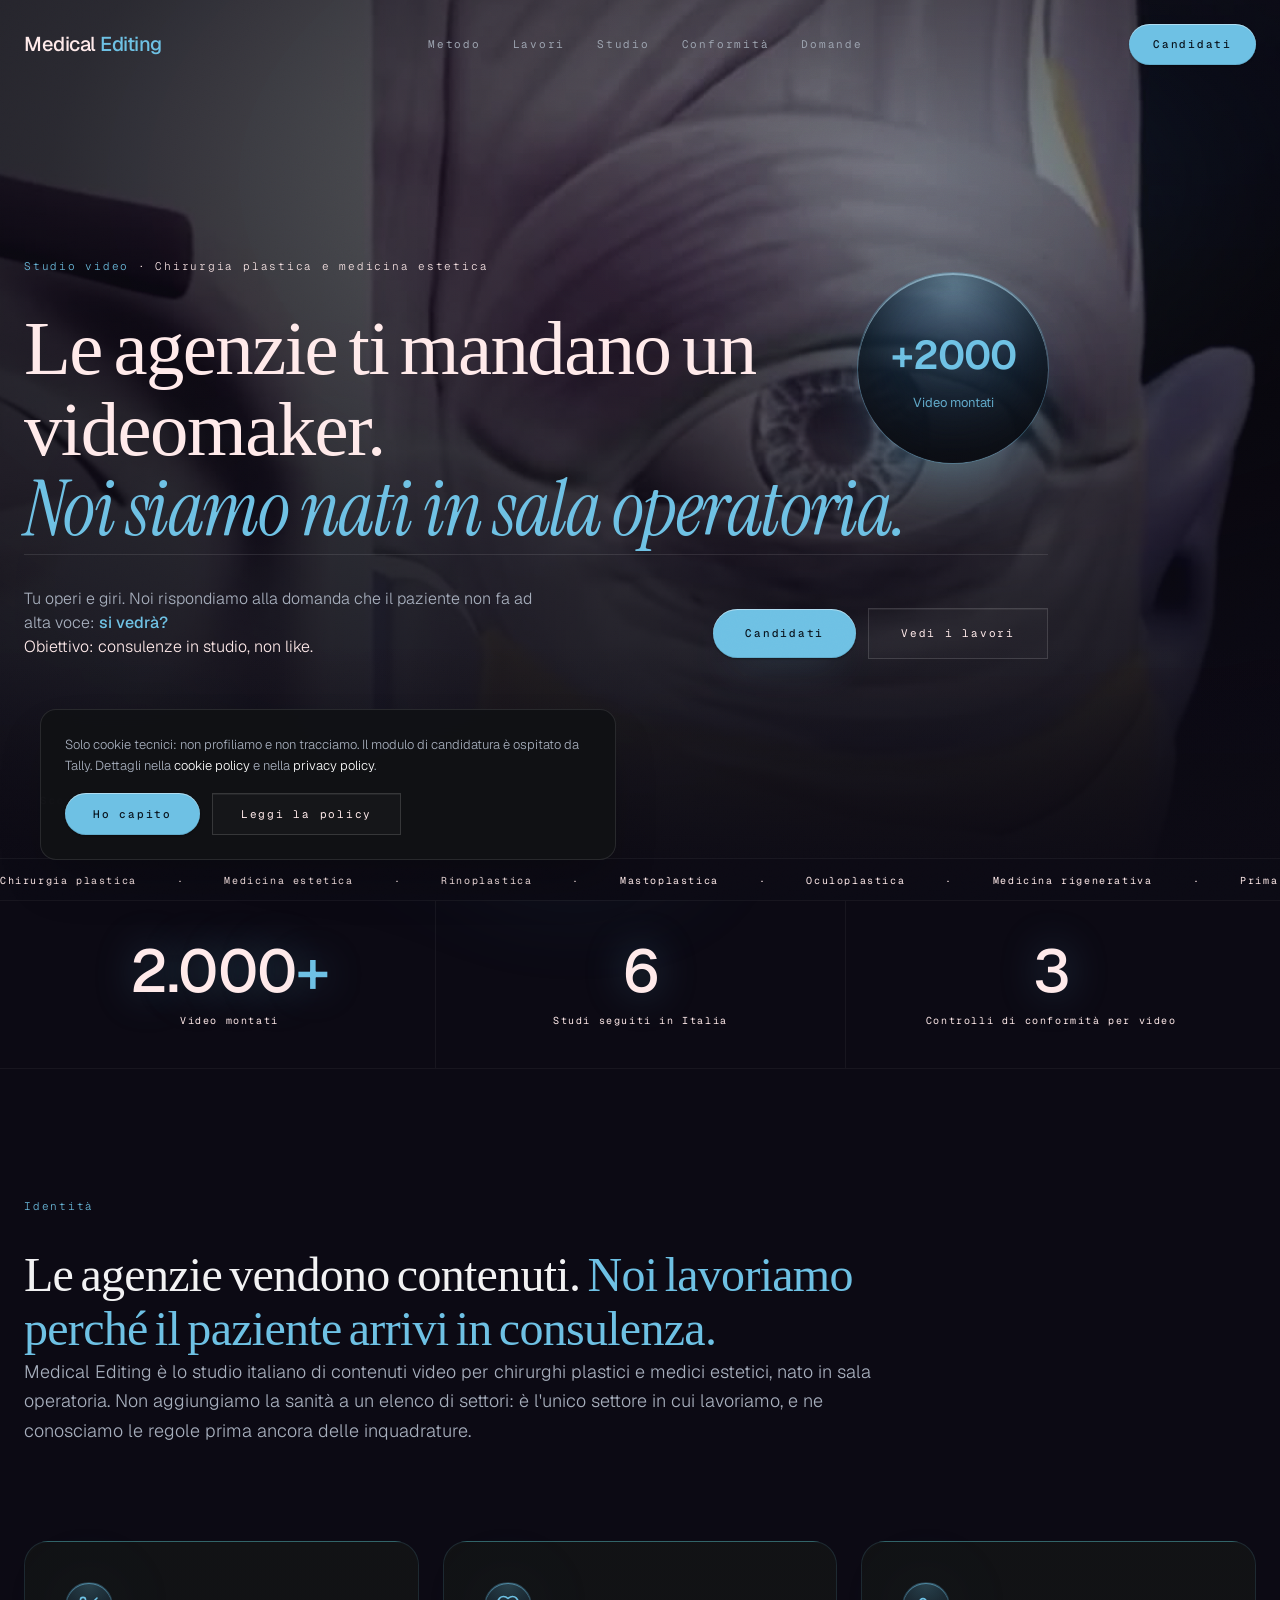
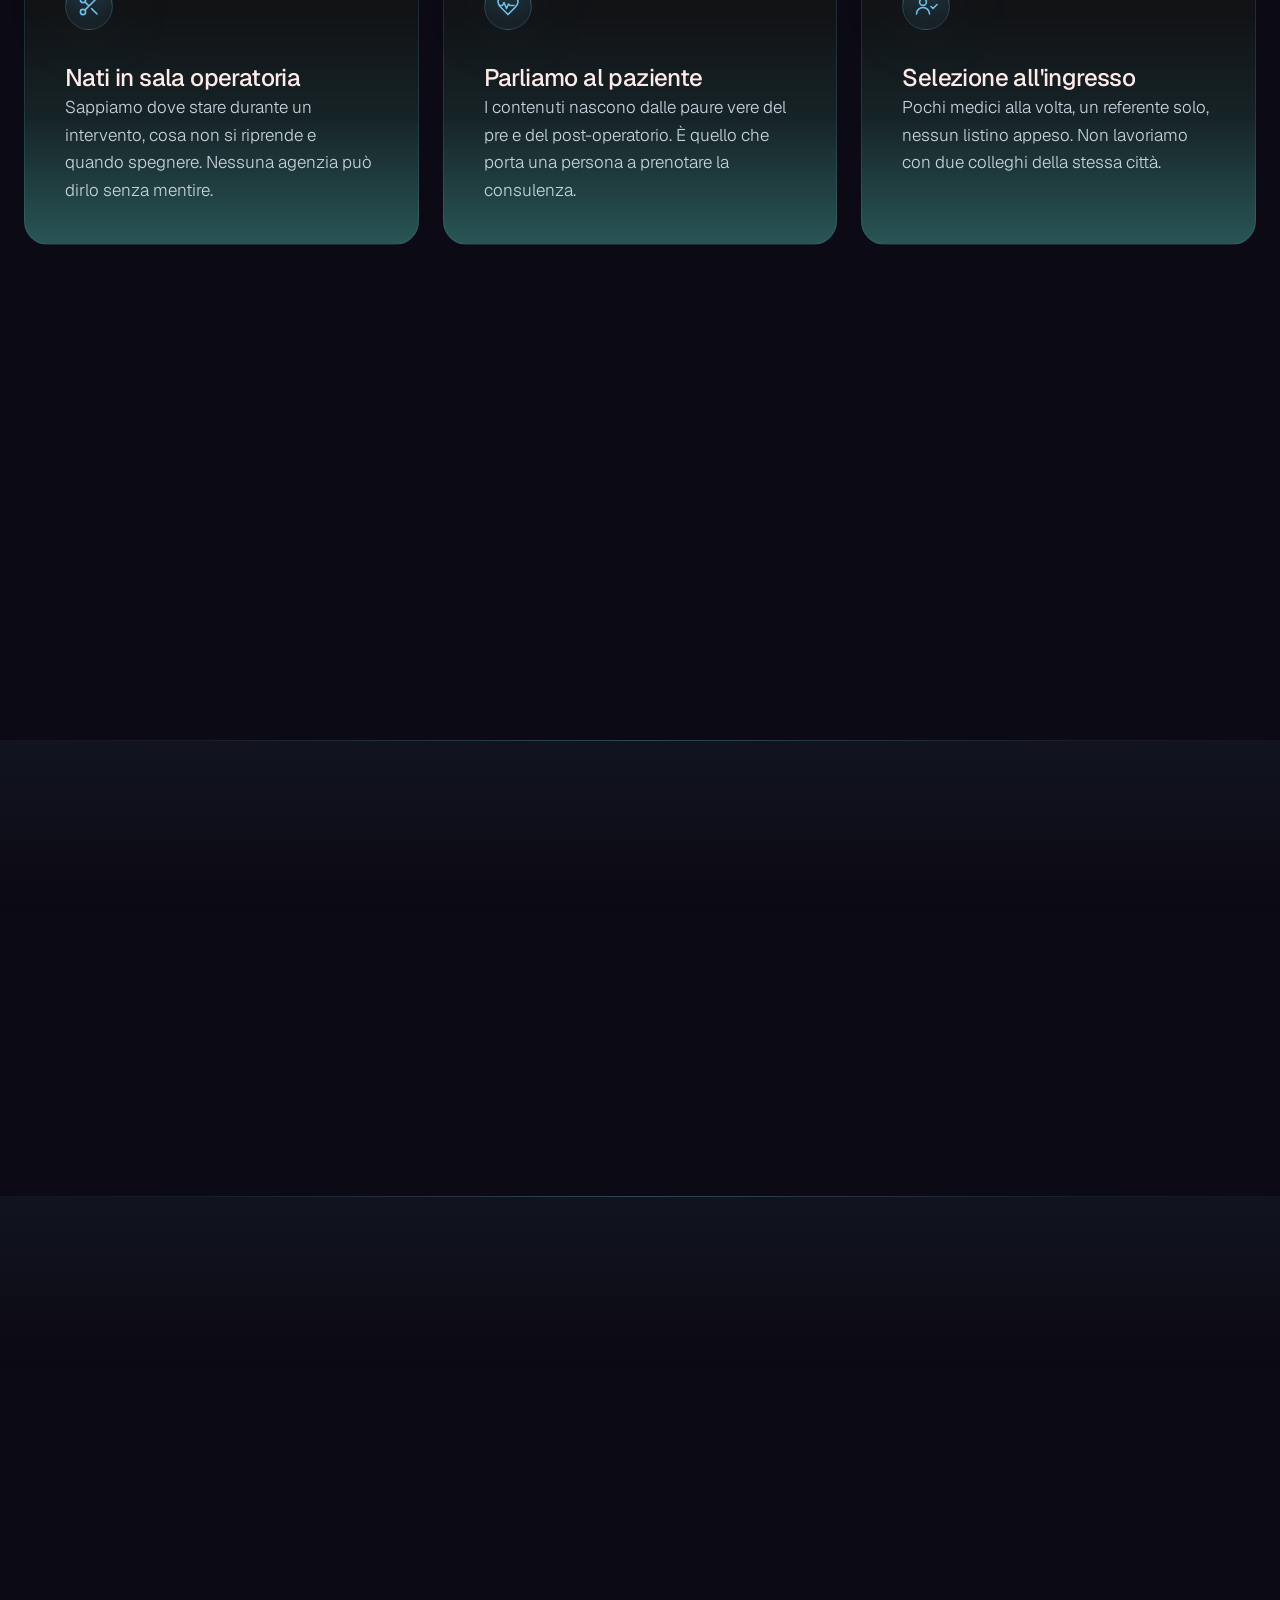
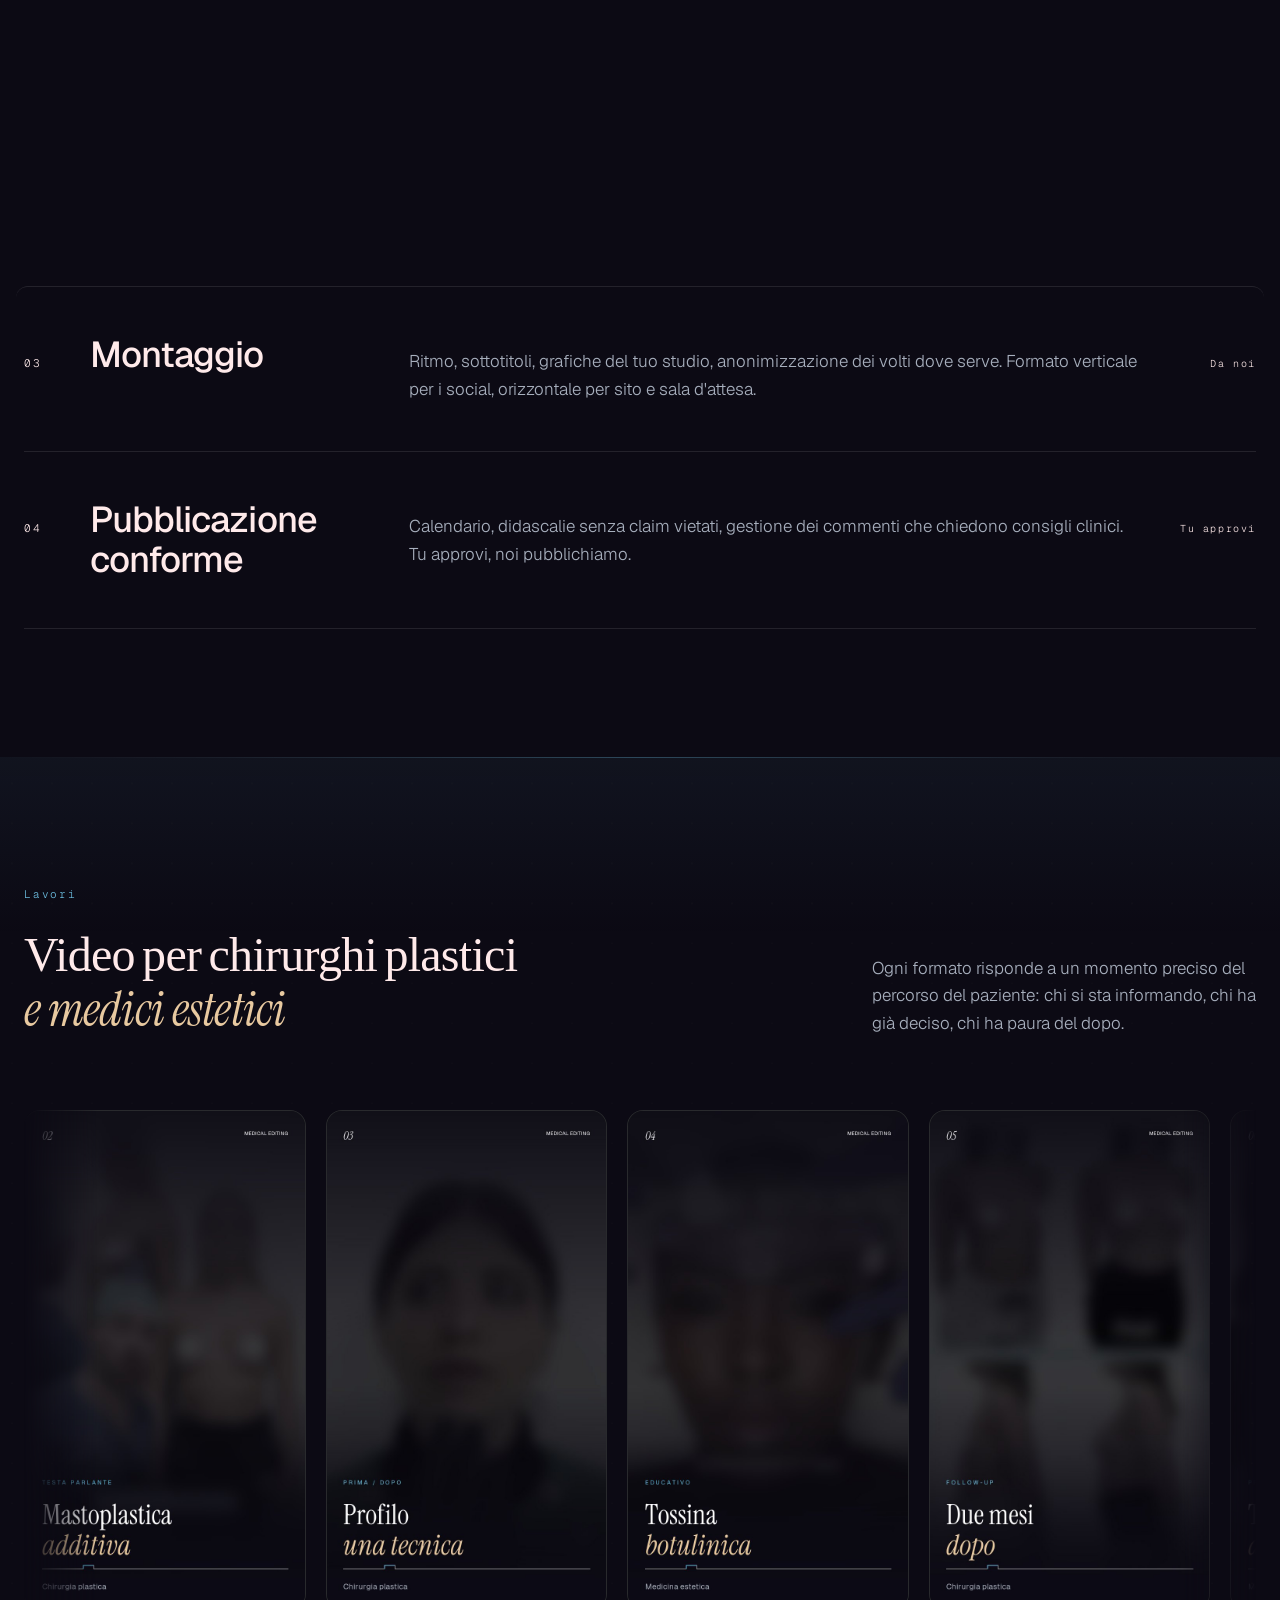
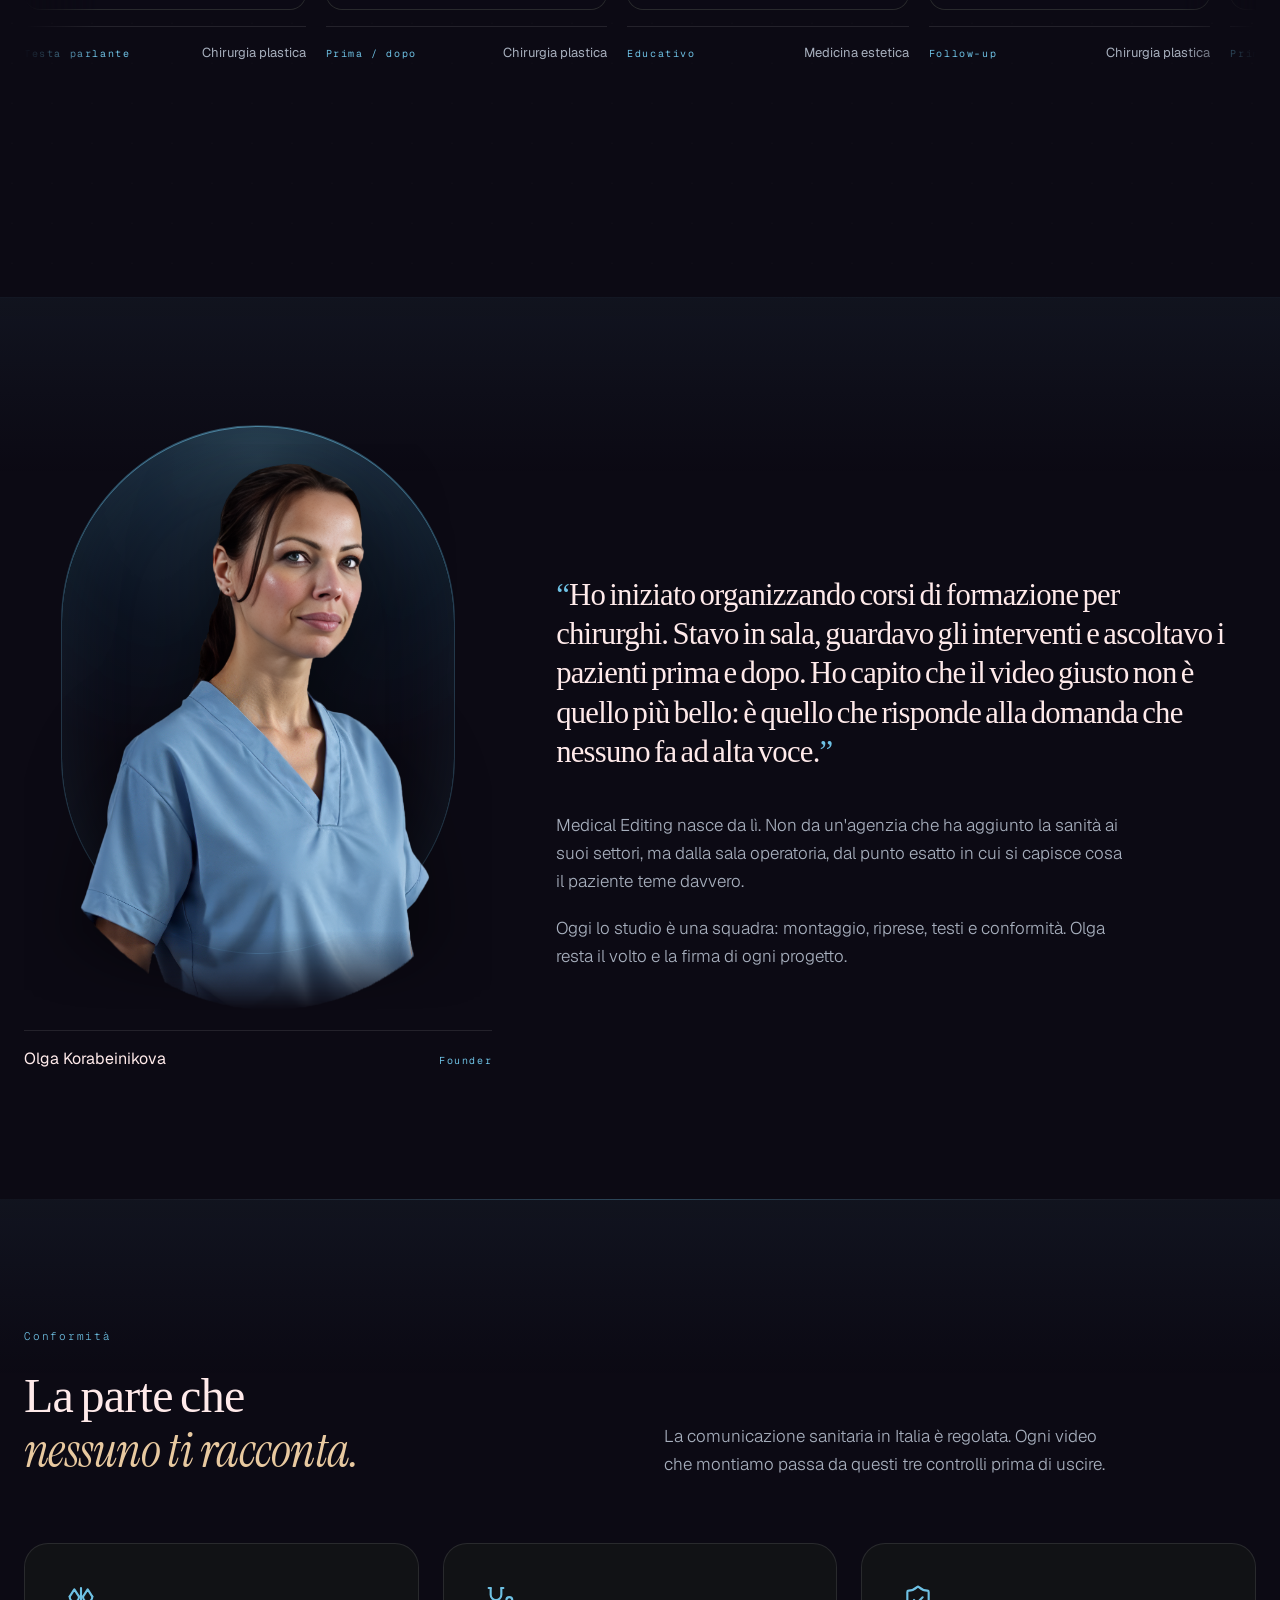
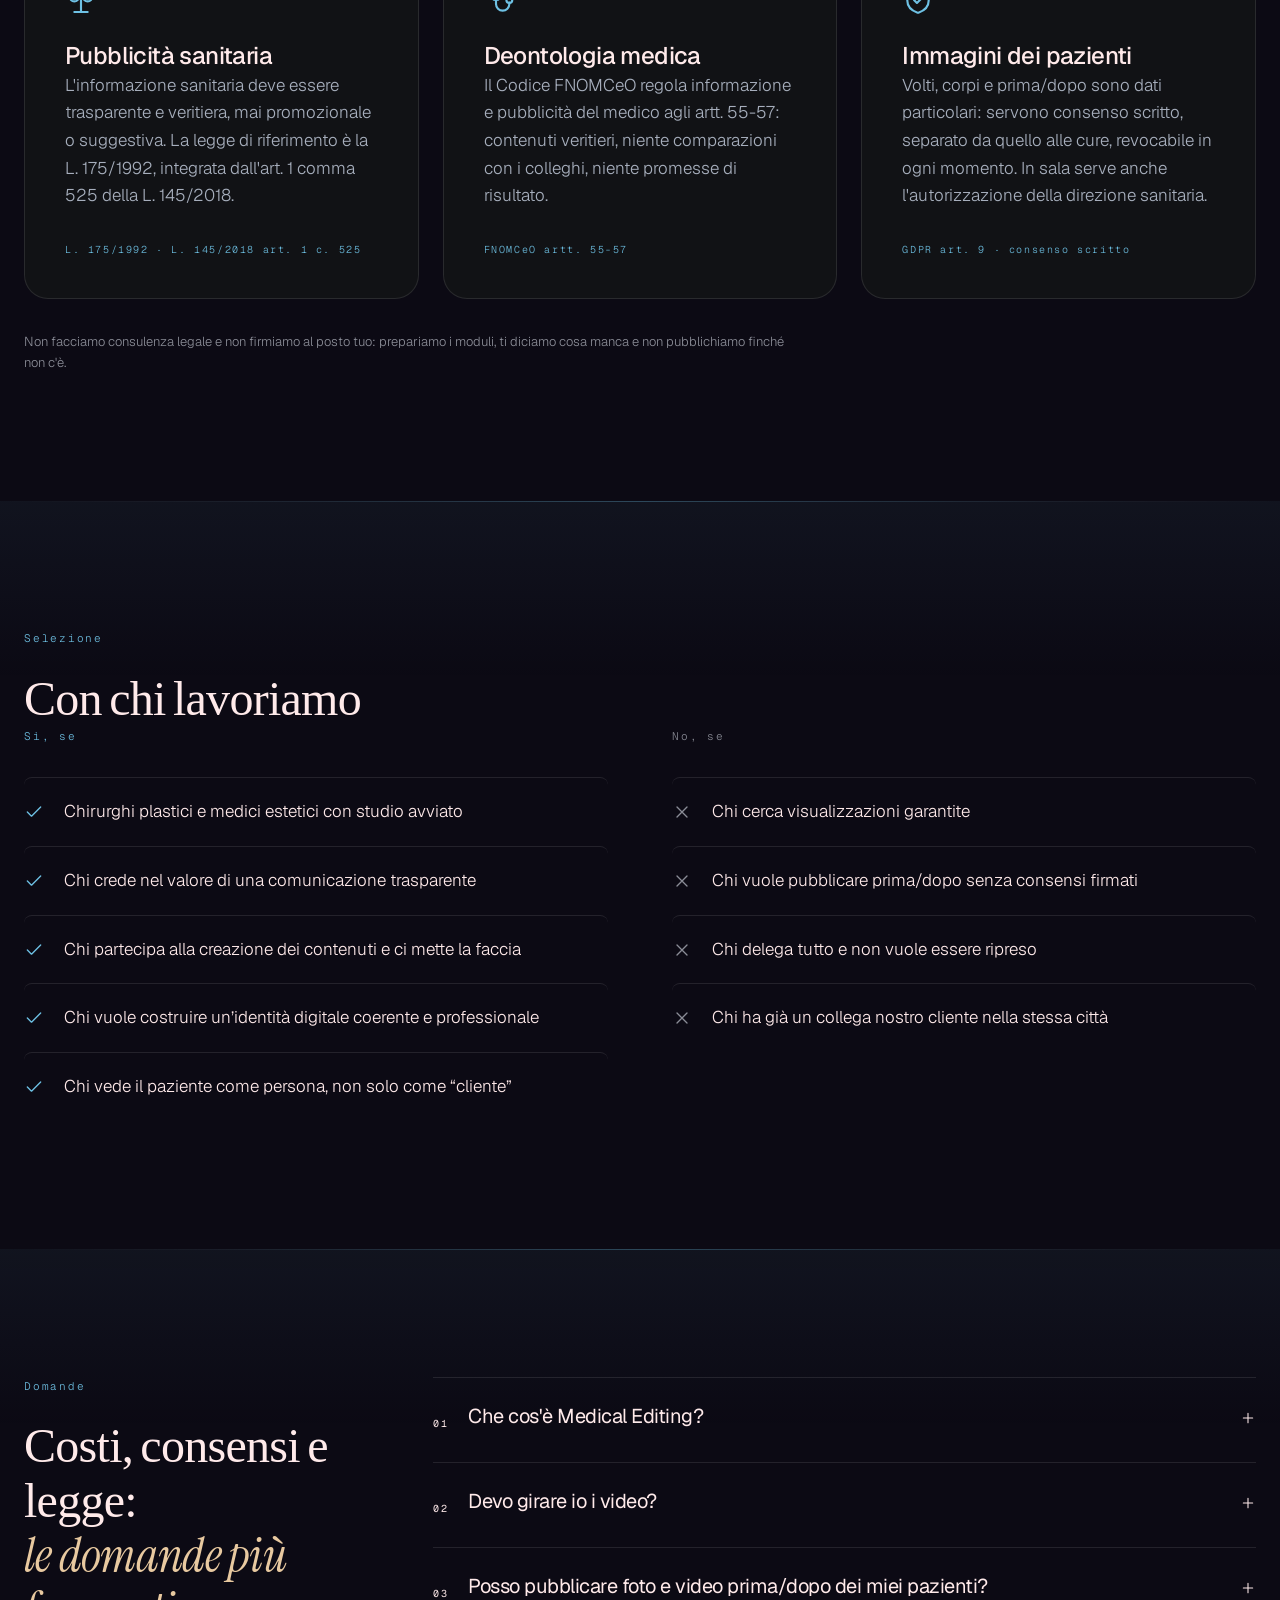
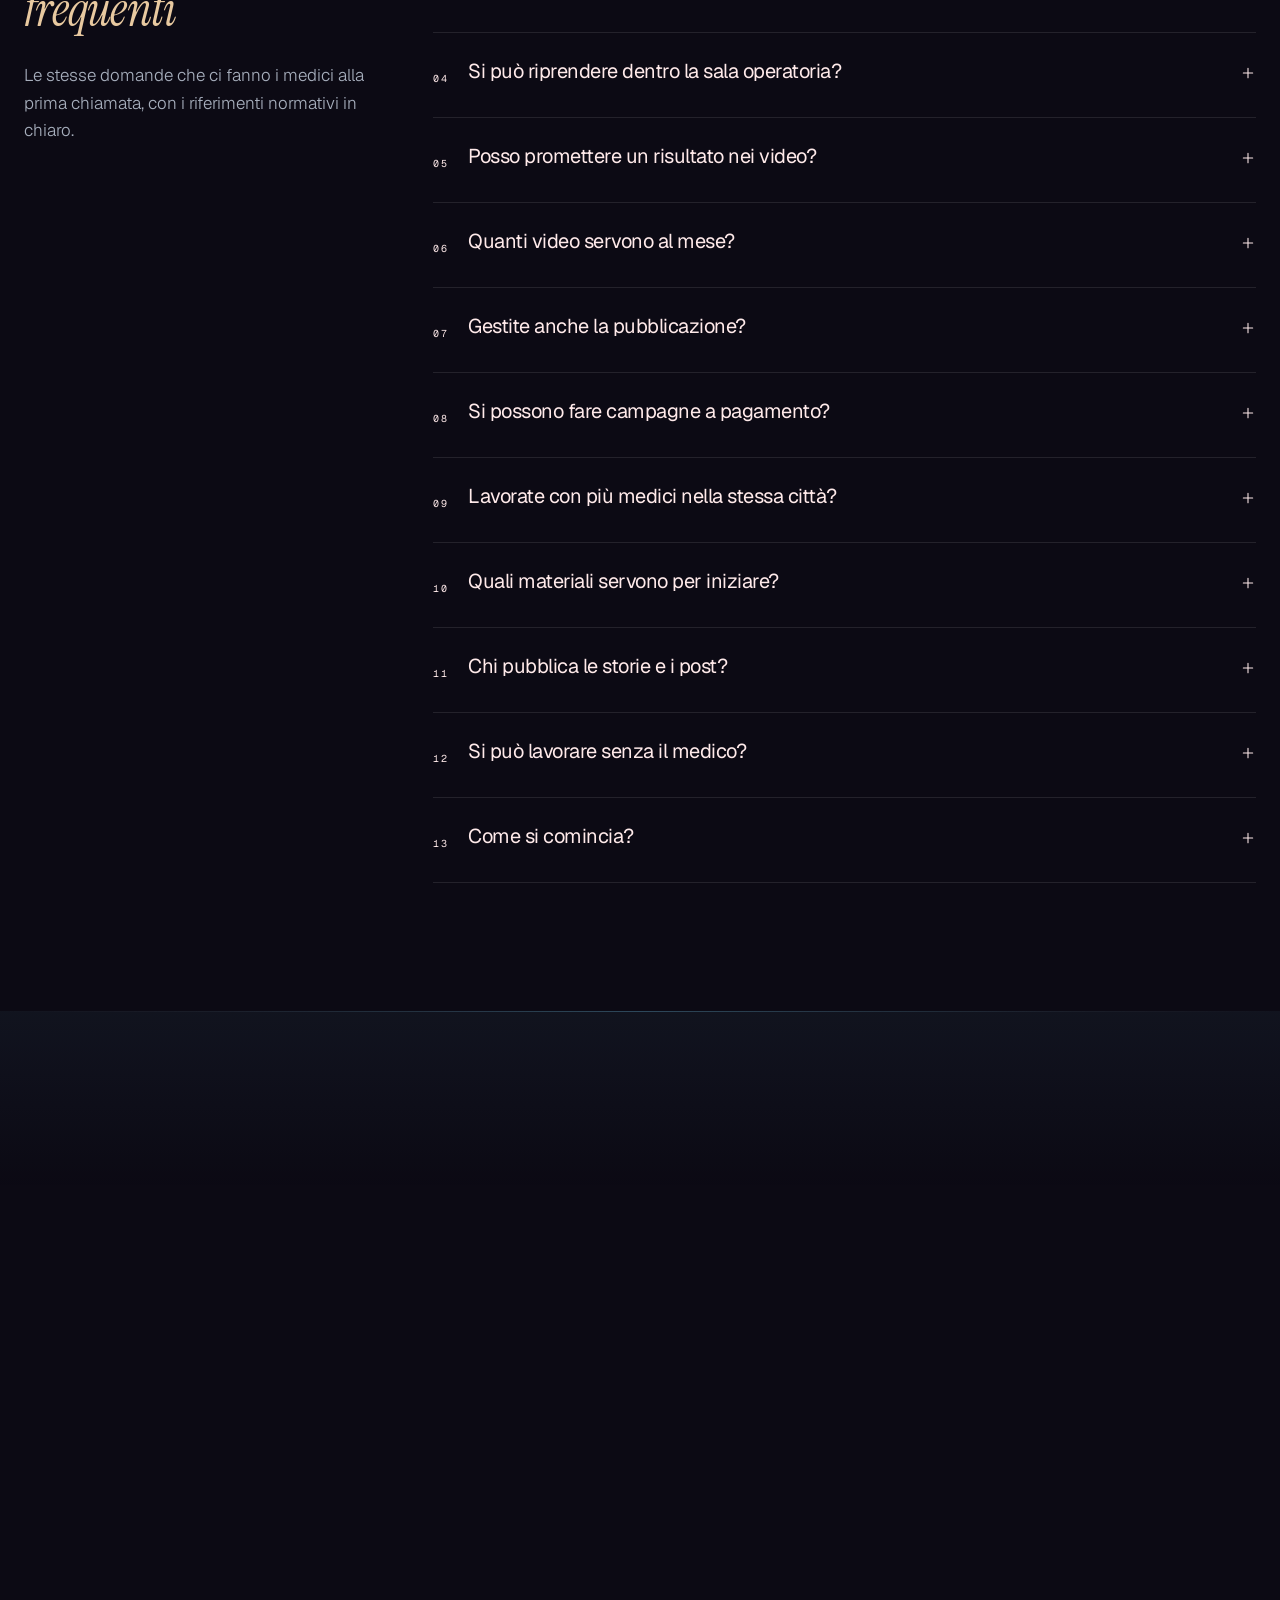
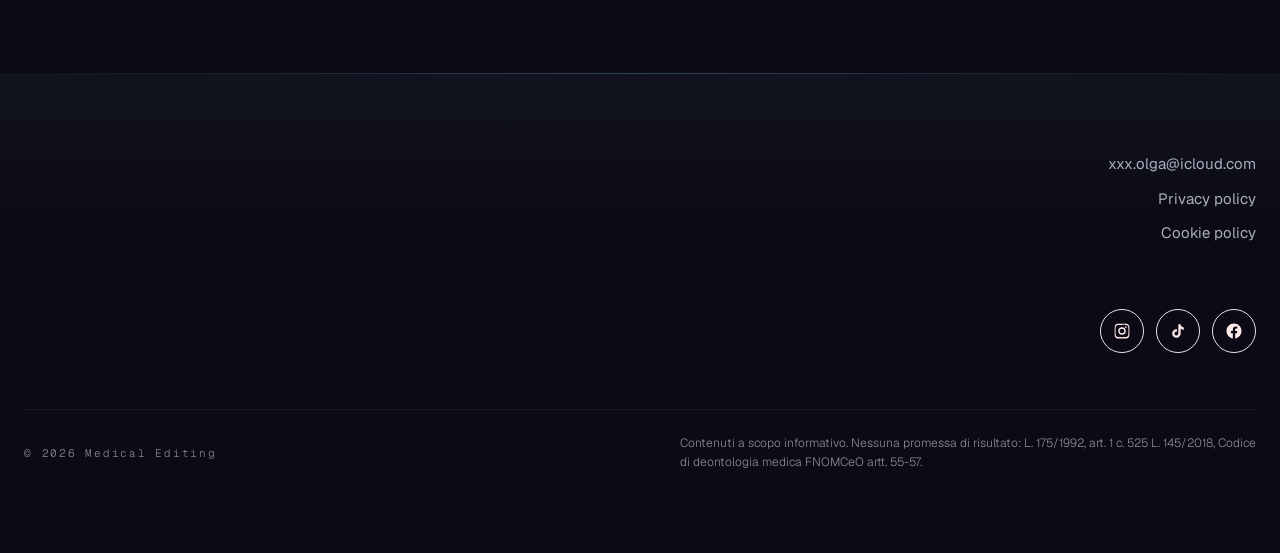
==== commit 8a17fd9e: "Sfera +2000 e capsula ritratto come il sito originale Co-Authored-By: Claude Opus 5 <noreply@anthrop" ====
--- a/index.html
+++ b/index.html
@@ -273,30 +273,24 @@
         }
 
 
-        /* ---- Bolla della hero: sospesa a destra del claim ---- */
-        .bolla-hero {
-            position: absolute;
-            right: -6%;
-            top: 8%;
-            z-index: 3;
-        }
-        @media (min-width: 1280px) { .bolla-hero { right: -14%; } }
 
         /* ---- Ritratto: l'arco sta dietro, il busto esce e sfuma nel buio ---- */
-        .ritratto { padding-top: 6%; }
+        .ritratto { padding-top: 4%; }
         .ritratto-arco {
             position: absolute;
-            left: 6%; right: 6%; top: 0;
-            height: 88%;
-            border-radius: 999px 999px 0 0;
+            left: 8%; right: 8%; top: 0;
+            height: 82%;
+            border-radius: 999px;
             background:
-                radial-gradient(90% 70% at 50% 18%, rgba(110,193,228,0.20) 0%, rgba(36,70,95,0.28) 40%, rgba(12,10,20,0) 78%),
-                linear-gradient(180deg, rgba(23,45,65,0.55) 0%, rgba(14,28,44,0.30) 60%, rgba(12,10,20,0) 100%);
+                radial-gradient(90% 60% at 50% 6%, rgba(110,193,228,0.26) 0%, rgba(36,70,95,0.42) 32%, rgba(14,28,44,0.55) 62%, rgba(12,10,20,0.85) 100%);
+            box-shadow:
+                inset 0 2px 0 rgba(180,225,245,0.45),
+                inset 0 -40px 80px rgba(0,0,0,0.5),
+                inset 0 0 90px rgba(110,193,228,0.10);
             box-shadow:
                 inset 0 1px 0 rgba(110,193,228,0.55),
                 inset 0 0 80px rgba(110,193,228,0.10);
             border: 1px solid rgba(110,193,228,0.24);
-            border-bottom: 0;
         }
         .ritratto-img {
             position: relative;
@@ -305,8 +299,8 @@
             height: auto;
             display: block;
             /* il busto si dissolve verso il basso, come nel sito originale */
-            -webkit-mask-image: linear-gradient(180deg, #000 0%, #000 78%, transparent 100%);
-            mask-image: linear-gradient(180deg, #000 0%, #000 78%, transparent 100%);
+            -webkit-mask-image: linear-gradient(180deg, #000 0%, #000 86%, transparent 100%);
+            mask-image: linear-gradient(180deg, #000 0%, #000 86%, transparent 100%);
             filter: drop-shadow(0 30px 40px rgba(0,0,0,0.55));
         }
 
@@ -346,6 +340,27 @@
             .reels-nastro { animation: none; }
             .reels-vista { overflow-x: auto; }
         }
+
+
+        /* ---- La sfera dei numeri: piena, scura, col bordo che prende luce da sopra ---- */
+        .sfera {
+            border-radius: 9999px;
+            background:
+                radial-gradient(90% 90% at 50% 8%, rgba(110,193,228,0.30) 0%, rgba(36,70,95,0.55) 30%, rgba(14,28,44,0.85) 62%, rgba(12,10,20,0.98) 100%);
+            box-shadow:
+                inset 0 2px 0 rgba(180,225,245,0.55),
+                inset 0 -30px 60px rgba(0,0,0,0.55),
+                inset 0 0 90px rgba(110,193,228,0.14),
+                0 0 0 1px rgba(110,193,228,0.30),
+                0 30px 80px -30px rgba(110,193,228,0.55);
+        }
+        .bolla-hero {
+            position: absolute;
+            right: 6%;
+            top: 4%;
+            z-index: 3;
+        }
+        @media (min-width: 1280px) { .bolla-hero { right: 0; } }
 
     </style>
 
@@ -1039,10 +1054,10 @@
         <div class="hero-inner container mx-auto px-6 relative z-20">
             <div class="max-w-5xl relative">
                 <!-- il numero, accanto al claim -->
-                <div class="bolla-hero hidden lg:grid orb h-[128px] w-[128px] place-items-center text-center reveal">
+                <div class="bolla-hero hidden lg:grid sfera h-[190px] w-[190px] place-items-center text-center reveal">
                     <div>
-                        <b class="block text-[26px] font-medium tracking-tight" style="color: var(--accent)">+2000</b>
-                        <span class="mt-1 block font-mono-me text-[9px] uppercase tracking-[0.2em]" style="color: var(--text)">Video montati</span>
+                        <b class="block text-[40px] font-semibold tracking-tight" style="color: var(--accent)">+2000</b>
+                        <span class="mt-2 block text-[13px]" style="color: var(--accent); opacity: .85">Video montati</span>
                     </div>
                 </div>
 
--- a/assets/css/tw.css
+++ b/assets/css/tw.css
@@ -1 +1 @@
-*,:after,:before{--tw-border-spacing-x:0;--tw-border-spacing-y:0;--tw-translate-x:0;--tw-translate-y:0;--tw-rotate:0;--tw-skew-x:0;--tw-skew-y:0;--tw-scale-x:1;--tw-scale-y:1;--tw-pan-x: ;--tw-pan-y: ;--tw-pinch-zoom: ;--tw-scroll-snap-strictness:proximity;--tw-gradient-from-position: ;--tw-gradient-via-position: ;--tw-gradient-to-position: ;--tw-ordinal: ;--tw-slashed-zero: ;--tw-numeric-figure: ;--tw-numeric-spacing: ;--tw-numeric-fraction: ;--tw-ring-inset: ;--tw-ring-offset-width:0px;--tw-ring-offset-color:#fff;--tw-ring-color:rgba(59,130,246,.5);--tw-ring-offset-shadow:0 0 #0000;--tw-ring-shadow:0 0 #0000;--tw-shadow:0 0 #0000;--tw-shadow-colored:0 0 #0000;--tw-blur: ;--tw-brightness: ;--tw-contrast: ;--tw-grayscale: ;--tw-hue-rotate: ;--tw-invert: ;--tw-saturate: ;--tw-sepia: ;--tw-drop-shadow: ;--tw-backdrop-blur: ;--tw-backdrop-brightness: ;--tw-backdrop-contrast: ;--tw-backdrop-grayscale: ;--tw-backdrop-hue-rotate: ;--tw-backdrop-invert: ;--tw-backdrop-opacity: ;--tw-backdrop-saturate: ;--tw-backdrop-sepia: ;--tw-contain-size: ;--tw-contain-layout: ;--tw-contain-paint: ;--tw-contain-style: }::backdrop{--tw-border-spacing-x:0;--tw-border-spacing-y:0;--tw-translate-x:0;--tw-translate-y:0;--tw-rotate:0;--tw-skew-x:0;--tw-skew-y:0;--tw-scale-x:1;--tw-scale-y:1;--tw-pan-x: ;--tw-pan-y: ;--tw-pinch-zoom: ;--tw-scroll-snap-strictness:proximity;--tw-gradient-from-position: ;--tw-gradient-via-position: ;--tw-gradient-to-position: ;--tw-ordinal: ;--tw-slashed-zero: ;--tw-numeric-figure: ;--tw-numeric-spacing: ;--tw-numeric-fraction: ;--tw-ring-inset: ;--tw-ring-offset-width:0px;--tw-ring-offset-color:#fff;--tw-ring-color:rgba(59,130,246,.5);--tw-ring-offset-shadow:0 0 #0000;--tw-ring-shadow:0 0 #0000;--tw-shadow:0 0 #0000;--tw-shadow-colored:0 0 #0000;--tw-blur: ;--tw-brightness: ;--tw-contrast: ;--tw-grayscale: ;--tw-hue-rotate: ;--tw-invert: ;--tw-saturate: ;--tw-sepia: ;--tw-drop-shadow: ;--tw-backdrop-blur: ;--tw-backdrop-brightness: ;--tw-backdrop-contrast: ;--tw-backdrop-grayscale: ;--tw-backdrop-hue-rotate: ;--tw-backdrop-invert: ;--tw-backdrop-opacity: ;--tw-backdrop-saturate: ;--tw-backdrop-sepia: ;--tw-contain-size: ;--tw-contain-layout: ;--tw-contain-paint: ;--tw-contain-style: }/*! tailwindcss v3.4.17 | MIT License | https://tailwindcss.com*/*,:after,:before{box-sizing:border-box;border:0 solid #e5e7eb}:after,:before{--tw-content:""}:host,html{line-height:1.5;-webkit-text-size-adjust:100%;-moz-tab-size:4;-o-tab-size:4;tab-size:4;font-family:ui-sans-serif,system-ui,sans-serif,Apple Color Emoji,Segoe UI Emoji,Segoe UI Symbol,Noto Color Emoji;font-feature-settings:normal;font-variation-settings:normal;-webkit-tap-highlight-color:transparent}body{margin:0;line-height:inherit}hr{height:0;color:inherit;border-top-width:1px}abbr:where([title]){-webkit-text-decoration:underline dotted;text-decoration:underline dotted}h1,h2,h3,h4,h5,h6{font-size:inherit;font-weight:inherit}a{color:inherit;text-decoration:inherit}b,strong{font-weight:bolder}code,kbd,pre,samp{font-family:ui-monospace,SFMono-Regular,Menlo,Monaco,Consolas,Liberation Mono,Courier New,monospace;font-feature-settings:normal;font-variation-settings:normal;font-size:1em}small{font-size:80%}sub,sup{font-size:75%;line-height:0;position:relative;vertical-align:baseline}sub{bottom:-.25em}sup{top:-.5em}table{text-indent:0;border-color:inherit;border-collapse:collapse}button,input,optgroup,select,textarea{font-family:inherit;font-feature-settings:inherit;font-variation-settings:inherit;font-size:100%;font-weight:inherit;line-height:inherit;letter-spacing:inherit;color:inherit;margin:0;padding:0}button,select{text-transform:none}button,input:where([type=button]),input:where([type=reset]),input:where([type=submit]){-webkit-appearance:button;background-color:transparent;background-image:none}:-moz-focusring{outline:auto}:-moz-ui-invalid{box-shadow:none}progress{vertical-align:baseline}::-webkit-inner-spin-button,::-webkit-outer-spin-button{height:auto}[type=search]{-webkit-appearance:textfield;outline-offset:-2px}::-webkit-search-decoration{-webkit-appearance:none}::-webkit-file-upload-button{-webkit-appearance:button;font:inherit}summary{display:list-item}blockquote,dd,dl,figure,h1,h2,h3,h4,h5,h6,hr,p,pre{margin:0}fieldset{margin:0}fieldset,legend{padding:0}menu,ol,ul{list-style:none;margin:0;padding:0}dialog{padding:0}textarea{resize:vertical}input::-moz-placeholder,textarea::-moz-placeholder{opacity:1;color:#9ca3af}input::placeholder,textarea::placeholder{opacity:1;color:#9ca3af}[role=button],button{cursor:pointer}:disabled{cursor:default}audio,canvas,embed,iframe,img,object,svg,video{display:block;vertical-align:middle}img,video{max-width:100%;height:auto}[hidden]:where(:not([hidden=until-found])){display:none}.container{width:100%}@media (min-width:640px){.container{max-width:640px}}@media (min-width:768px){.container{max-width:768px}}@media (min-width:1024px){.container{max-width:1024px}}@media (min-width:1280px){.container{max-width:1280px}}@media (min-width:1536px){.container{max-width:1536px}}.pointer-events-none{pointer-events:none}.fixed{position:fixed}.absolute{position:absolute}.relative{position:relative}.inset-0{inset:0}.inset-x-0{left:0;right:0}.-top-2{top:-.5rem}.bottom-0{bottom:0}.bottom-3{bottom:.75rem}.left-0{left:0}.left-1\/2{left:50%}.left-3{left:.75rem}.right-0{right:0}.right-3{right:.75rem}.top-0{top:0}.top-1\/2{top:50%}.isolate{isolation:isolate}.z-0{z-index:0}.z-10{z-index:10}.z-20{z-index:20}.z-50{z-index:50}.z-\[100\]{z-index:100}.z-\[120\]{z-index:120}.m-0{margin:0}.-mx-2{margin-left:-.5rem;margin-right:-.5rem}.mx-auto{margin-left:auto;margin-right:auto}.mb-10{margin-bottom:2.5rem}.mb-12{margin-bottom:3rem}.mb-16{margin-bottom:4rem}.mb-20{margin-bottom:5rem}.mb-4{margin-bottom:1rem}.mb-6{margin-bottom:1.5rem}.mb-8{margin-bottom:2rem}.mt-1{margin-top:.25rem}.mt-10{margin-top:2.5rem}.mt-12{margin-top:3rem}.mt-14{margin-top:3.5rem}.mt-16{margin-top:4rem}.mt-2{margin-top:.5rem}.mt-20{margin-top:5rem}.mt-24{margin-top:6rem}.mt-3{margin-top:.75rem}.mt-32{margin-top:8rem}.mt-4{margin-top:1rem}.mt-5{margin-top:1.25rem}.mt-6{margin-top:1.5rem}.mt-8{margin-top:2rem}.block{display:block}.inline-block{display:inline-block}.flex{display:flex}.inline-flex{display:inline-flex}.grid{display:grid}.hidden{display:none}.aspect-\[9\/16\]{aspect-ratio:9/16}.h-11{height:2.75rem}.h-12{height:3rem}.h-14{height:3.5rem}.h-4{height:1rem}.h-5{height:1.25rem}.h-6{height:1.5rem}.h-64{height:16rem}.h-8{height:2rem}.h-\[120\%\]{height:120%}.h-\[128px\]{height:128px}.h-\[18px\]{height:18px}.h-full{height:100%}.h-px{height:1px}.max-h-\[72svh\]{max-height:72svh}.min-h-screen{min-height:100vh}.w-11{width:2.75rem}.w-12{width:3rem}.w-14{width:3.5rem}.w-4{width:1rem}.w-5{width:1.25rem}.w-6{width:1.5rem}.w-64{width:16rem}.w-8{width:2rem}.w-\[120\%\]{width:120%}.w-\[128px\]{width:128px}.w-\[18px\]{width:18px}.w-auto{width:auto}.w-full{width:100%}.w-max{width:-moz-max-content;width:max-content}.max-w-2xl{max-width:42rem}.max-w-3xl{max-width:48rem}.max-w-4xl{max-width:56rem}.max-w-5xl{max-width:64rem}.max-w-full{max-width:100%}.max-w-lg{max-width:32rem}.max-w-md{max-width:28rem}.max-w-sm{max-width:24rem}.max-w-xl{max-width:36rem}.shrink-0{flex-shrink:0}.origin-left{transform-origin:left}.-translate-x-1\/2{--tw-translate-x:-50%}.-translate-x-1\/2,.-translate-y-1\/2{transform:translate(var(--tw-translate-x),var(--tw-translate-y)) rotate(var(--tw-rotate)) skewX(var(--tw-skew-x)) skewY(var(--tw-skew-y)) scaleX(var(--tw-scale-x)) scaleY(var(--tw-scale-y))}.-translate-y-1\/2{--tw-translate-y:-50%}.scale-x-0{--tw-scale-x:0}.scale-x-0,.transform{transform:translate(var(--tw-translate-x),var(--tw-translate-y)) rotate(var(--tw-rotate)) skewX(var(--tw-skew-x)) skewY(var(--tw-skew-y)) scaleX(var(--tw-scale-x)) scaleY(var(--tw-scale-y))}.cursor-pointer{cursor:pointer}.select-none{-webkit-user-select:none;-moz-user-select:none;user-select:none}.resize{resize:both}.grid-cols-1{grid-template-columns:repeat(1,minmax(0,1fr))}.grid-cols-2{grid-template-columns:repeat(2,minmax(0,1fr))}.flex-row{flex-direction:row}.flex-col{flex-direction:column}.flex-wrap{flex-wrap:wrap}.flex-nowrap{flex-wrap:nowrap}.place-items-center{place-items:center}.items-start{align-items:flex-start}.items-center{align-items:center}.items-baseline{align-items:baseline}.justify-center{justify-content:center}.justify-between{justify-content:space-between}.justify-items-center{justify-items:center}.gap-10{gap:2.5rem}.gap-12{gap:3rem}.gap-16{gap:4rem}.gap-2{gap:.5rem}.gap-3{gap:.75rem}.gap-4{gap:1rem}.gap-5{gap:1.25rem}.gap-6{gap:1.5rem}.gap-8{gap:2rem}.gap-x-8{-moz-column-gap:2rem;column-gap:2rem}.gap-y-12{row-gap:3rem}.gap-y-4{row-gap:1rem}.space-x-8>:not([hidden])~:not([hidden]){--tw-space-x-reverse:0;margin-right:calc(2rem*var(--tw-space-x-reverse));margin-left:calc(2rem*(1 - var(--tw-space-x-reverse)))}.divide-y>:not([hidden])~:not([hidden]){--tw-divide-y-reverse:0;border-top-width:calc(1px*(1 - var(--tw-divide-y-reverse)));border-bottom-width:calc(1px*var(--tw-divide-y-reverse))}.divide-white\/5>:not([hidden])~:not([hidden]){border-color:hsla(0,0%,100%,.05)}.self-end{align-self:flex-end}.overflow-hidden{overflow:hidden}.scroll-smooth{scroll-behavior:smooth}.whitespace-nowrap{white-space:nowrap}.rounded-2xl{border-radius:1rem}.rounded-3xl{border-radius:1.5rem}.rounded-full{border-radius:9999px}.rounded-xl{border-radius:.75rem}.border{border-width:1px}.border-y{border-top-width:1px}.border-b,.border-y{border-bottom-width:1px}.border-t{border-top-width:1px}.border-white\/10{border-color:hsla(0,0%,100%,.1)}.border-white\/15{border-color:hsla(0,0%,100%,.15)}.border-white\/20{border-color:hsla(0,0%,100%,.2)}.border-white\/5{border-color:hsla(0,0%,100%,.05)}.bg-black{--tw-bg-opacity:1;background-color:rgb(0 0 0/var(--tw-bg-opacity,1))}.object-cover{-o-object-fit:cover;object-fit:cover}.p-4{padding:1rem}.p-5{padding:1.25rem}.p-8{padding:2rem}.px-2{padding-left:.5rem;padding-right:.5rem}.px-5{padding-left:1.25rem;padding-right:1.25rem}.px-6{padding-left:1.5rem;padding-right:1.5rem}.px-7{padding-left:1.75rem;padding-right:1.75rem}.px-8{padding-left:2rem;padding-right:2rem}.py-10{padding-top:2.5rem;padding-bottom:2.5rem}.py-20{padding-top:5rem;padding-bottom:5rem}.py-24{padding-top:6rem;padding-bottom:6rem}.py-3{padding-top:.75rem;padding-bottom:.75rem}.py-32{padding-top:8rem;padding-bottom:8rem}.py-4{padding-top:1rem;padding-bottom:1rem}.py-5{padding-top:1.25rem;padding-bottom:1.25rem}.py-6{padding-top:1.5rem;padding-bottom:1.5rem}.pb-1{padding-bottom:.25rem}.pb-10{padding-bottom:2.5rem}.pb-28{padding-bottom:7rem}.pt-32{padding-top:8rem}.pt-4{padding-top:1rem}.pt-6{padding-top:1.5rem}.pt-8{padding-top:2rem}.text-left{text-align:left}.text-center{text-align:center}.text-2xl{font-size:1.5rem;line-height:2rem}.text-3xl{font-size:1.875rem;line-height:2.25rem}.text-4xl{font-size:2.25rem;line-height:2.5rem}.text-5xl{font-size:3rem;line-height:1}.text-7xl{font-size:4.5rem;line-height:1}.text-\[10px\]{font-size:10px}.text-\[11px\]{font-size:11px}.text-\[12px\]{font-size:12px}.text-\[13px\]{font-size:13px}.text-\[13vw\]{font-size:13vw}.text-\[15px\]{font-size:15px}.text-\[26px\]{font-size:26px}.text-\[2rem\]{font-size:2rem}.text-\[9px\]{font-size:9px}.text-lg{font-size:1.125rem}.text-lg,.text-xl{line-height:1.75rem}.text-xl{font-size:1.25rem}.font-bold{font-weight:700}.font-light{font-weight:300}.font-medium{font-weight:500}.uppercase{text-transform:uppercase}.italic{font-style:italic}.leading-\[0\.8\]{line-height:.8}.leading-\[1\.02\]{line-height:1.02}.leading-\[1\.05\]{line-height:1.05}.leading-\[1\.08\]{line-height:1.08}.leading-\[1\.3\]{line-height:1.3}.leading-\[1\.75\]{line-height:1.75}.leading-\[1\]{line-height:1}.leading-relaxed{line-height:1.625}.tracking-\[0\.14em\]{letter-spacing:.14em}.tracking-\[0\.16em\]{letter-spacing:.16em}.tracking-\[0\.18em\]{letter-spacing:.18em}.tracking-\[0\.28em\]{letter-spacing:.28em}.tracking-\[0\.2em\]{letter-spacing:.2em}.tracking-tight{letter-spacing:-.025em}.tracking-tighter{letter-spacing:-.05em}.text-\[\#8B8D97\]{--tw-text-opacity:1;color:rgb(139 141 151/var(--tw-text-opacity,1))}.text-gray-400{--tw-text-opacity:1;color:rgb(156 163 175/var(--tw-text-opacity,1))}.text-white{--tw-text-opacity:1;color:rgb(255 255 255/var(--tw-text-opacity,1))}.text-white\/95{color:hsla(0,0%,100%,.95)}.text-white\/\[0\.07\]{color:hsla(0,0%,100%,.07)}.underline{text-decoration-line:underline}.underline-offset-2{text-underline-offset:2px}.opacity-0{opacity:0}.opacity-40{opacity:.4}.opacity-\[0\.07\]{opacity:.07}.shadow-2xl{--tw-shadow:0 25px 50px -12px rgba(0,0,0,.25);--tw-shadow-colored:0 25px 50px -12px var(--tw-shadow-color);box-shadow:var(--tw-ring-offset-shadow,0 0 #0000),var(--tw-ring-shadow,0 0 #0000),var(--tw-shadow)}.outline-none{outline:2px solid transparent;outline-offset:2px}.outline{outline-style:solid}.blur{--tw-blur:blur(8px)}.blur,.drop-shadow{filter:var(--tw-blur) var(--tw-brightness) var(--tw-contrast) var(--tw-grayscale) var(--tw-hue-rotate) var(--tw-invert) var(--tw-saturate) var(--tw-sepia) var(--tw-drop-shadow)}.drop-shadow{--tw-drop-shadow:drop-shadow(0 1px 2px rgba(0,0,0,.1)) drop-shadow(0 1px 1px rgba(0,0,0,.06))}.filter{filter:var(--tw-blur) var(--tw-brightness) var(--tw-contrast) var(--tw-grayscale) var(--tw-hue-rotate) var(--tw-invert) var(--tw-saturate) var(--tw-sepia) var(--tw-drop-shadow)}.backdrop-blur-md{--tw-backdrop-blur:blur(12px)}.backdrop-blur-md,.backdrop-filter{-webkit-backdrop-filter:var(--tw-backdrop-blur) var(--tw-backdrop-brightness) var(--tw-backdrop-contrast) var(--tw-backdrop-grayscale) var(--tw-backdrop-hue-rotate) var(--tw-backdrop-invert) var(--tw-backdrop-opacity) var(--tw-backdrop-saturate) var(--tw-backdrop-sepia);backdrop-filter:var(--tw-backdrop-blur) var(--tw-backdrop-brightness) var(--tw-backdrop-contrast) var(--tw-backdrop-grayscale) var(--tw-backdrop-hue-rotate) var(--tw-backdrop-invert) var(--tw-backdrop-opacity) var(--tw-backdrop-saturate) var(--tw-backdrop-sepia)}.transition{transition-property:color,background-color,border-color,text-decoration-color,fill,stroke,opacity,box-shadow,transform,filter,-webkit-backdrop-filter;transition-property:color,background-color,border-color,text-decoration-color,fill,stroke,opacity,box-shadow,transform,filter,backdrop-filter;transition-property:color,background-color,border-color,text-decoration-color,fill,stroke,opacity,box-shadow,transform,filter,backdrop-filter,-webkit-backdrop-filter;transition-timing-function:cubic-bezier(.4,0,.2,1);transition-duration:.15s}.transition-all{transition-property:all;transition-timing-function:cubic-bezier(.4,0,.2,1);transition-duration:.15s}.transition-colors{transition-property:color,background-color,border-color,text-decoration-color,fill,stroke;transition-timing-function:cubic-bezier(.4,0,.2,1);transition-duration:.15s}.transition-opacity{transition-property:opacity;transition-timing-function:cubic-bezier(.4,0,.2,1);transition-duration:.15s}.transition-transform{transition-property:transform;transition-timing-function:cubic-bezier(.4,0,.2,1)}.duration-150,.transition-transform{transition-duration:.15s}.duration-300{transition-duration:.3s}.duration-500{transition-duration:.5s}.duration-700{transition-duration:.7s}.ease-in-out{transition-timing-function:cubic-bezier(.4,0,.2,1)}.will-change-transform{will-change:transform}.first\:border-t:first-child{border-top-width:1px}.hover\:border-white:hover{--tw-border-opacity:1;border-color:rgb(255 255 255/var(--tw-border-opacity,1))}.hover\:border-white\/40:hover{border-color:hsla(0,0%,100%,.4)}.hover\:text-\[\#6EC1E4\]:hover{--tw-text-opacity:1;color:rgb(110 193 228/var(--tw-text-opacity,1))}.hover\:text-white:hover{--tw-text-opacity:1;color:rgb(255 255 255/var(--tw-text-opacity,1))}.group:hover .group-hover\:scale-\[1\.03\]{--tw-scale-x:1.03;--tw-scale-y:1.03;transform:translate(var(--tw-translate-x),var(--tw-translate-y)) rotate(var(--tw-rotate)) skewX(var(--tw-skew-x)) skewY(var(--tw-skew-y)) scaleX(var(--tw-scale-x)) scaleY(var(--tw-scale-y))}.group:hover .group-hover\:text-\[\#6EC1E4\]{--tw-text-opacity:1;color:rgb(110 193 228/var(--tw-text-opacity,1))}.group:hover .group-hover\:opacity-100{opacity:1}@media (min-width:640px){.sm\:inline{display:inline}.sm\:hidden{display:none}.sm\:grid-cols-3{grid-template-columns:repeat(3,minmax(0,1fr))}.sm\:divide-x>:not([hidden])~:not([hidden]){--tw-divide-x-reverse:0;border-right-width:calc(1px*var(--tw-divide-x-reverse));border-left-width:calc(1px*(1 - var(--tw-divide-x-reverse)))}.sm\:divide-y-0>:not([hidden])~:not([hidden]){--tw-divide-y-reverse:0;border-top-width:calc(0px*(1 - var(--tw-divide-y-reverse)));border-bottom-width:calc(0px*var(--tw-divide-y-reverse))}.sm\:text-4xl{font-size:2.25rem;line-height:2.5rem}}@media (min-width:768px){.md\:sticky{position:sticky}.md\:-right-4{right:-1rem}.md\:-top-4{top:-1rem}.md\:bottom-10{bottom:2.5rem}.md\:left-10{left:2.5rem}.md\:right-auto{right:auto}.md\:top-32{top:8rem}.md\:mb-10{margin-bottom:2.5rem}.md\:ml-\[3\.1rem\]{margin-left:3.1rem}.md\:block{display:block}.md\:flex{display:flex}.md\:hidden{display:none}.md\:max-h-\[82svh\]{max-height:82svh}.md\:w-\[300px\]{width:300px}.md\:w-auto{width:auto}.md\:max-w-xl{max-width:36rem}.md\:shrink-0{flex-shrink:0}.md\:grid-cols-2{grid-template-columns:repeat(2,minmax(0,1fr))}.md\:grid-cols-3{grid-template-columns:repeat(3,minmax(0,1fr))}.md\:grid-cols-4{grid-template-columns:repeat(4,minmax(0,1fr))}.md\:grid-cols-\[auto_minmax\(0\2c 22\%\)_minmax\(0\2c 1fr\)_auto\]{grid-template-columns:auto minmax(0,22%) minmax(0,1fr) auto}.md\:grid-cols-\[minmax\(0\2c 28\%\)_minmax\(0\2c 1fr\)\]{grid-template-columns:minmax(0,28%) minmax(0,1fr)}.md\:grid-cols-\[minmax\(0\2c 38\%\)_minmax\(0\2c 1fr\)\]{grid-template-columns:minmax(0,38%) minmax(0,1fr)}.md\:flex-row{flex-direction:row}.md\:items-end{align-items:flex-end}.md\:items-center{align-items:center}.md\:items-baseline{align-items:baseline}.md\:justify-between{justify-content:space-between}.md\:gap-12{gap:3rem}.md\:gap-24{gap:6rem}.md\:self-start{align-self:flex-start}.md\:p-10{padding:2.5rem}.md\:p-6{padding:1.5rem}.md\:px-6{padding-left:1.5rem;padding-right:1.5rem}.md\:py-12{padding-top:3rem;padding-bottom:3rem}.md\:text-right{text-align:right}.md\:text-3xl{font-size:1.875rem;line-height:2.25rem}.md\:text-4xl{font-size:2.25rem;line-height:2.5rem}.md\:text-5xl{font-size:3rem;line-height:1}.md\:text-6xl{font-size:3.75rem;line-height:1}.md\:text-\[9vw\]{font-size:9vw}.md\:text-base{font-size:1rem;line-height:1.5rem}.md\:text-xl{font-size:1.25rem;line-height:1.75rem}}@media (min-width:1024px){.lg\:grid{display:grid}.lg\:text-7xl{font-size:4.5rem;line-height:1}}+*,:after,:before{--tw-border-spacing-x:0;--tw-border-spacing-y:0;--tw-translate-x:0;--tw-translate-y:0;--tw-rotate:0;--tw-skew-x:0;--tw-skew-y:0;--tw-scale-x:1;--tw-scale-y:1;--tw-pan-x: ;--tw-pan-y: ;--tw-pinch-zoom: ;--tw-scroll-snap-strictness:proximity;--tw-gradient-from-position: ;--tw-gradient-via-position: ;--tw-gradient-to-position: ;--tw-ordinal: ;--tw-slashed-zero: ;--tw-numeric-figure: ;--tw-numeric-spacing: ;--tw-numeric-fraction: ;--tw-ring-inset: ;--tw-ring-offset-width:0px;--tw-ring-offset-color:#fff;--tw-ring-color:rgba(59,130,246,.5);--tw-ring-offset-shadow:0 0 #0000;--tw-ring-shadow:0 0 #0000;--tw-shadow:0 0 #0000;--tw-shadow-colored:0 0 #0000;--tw-blur: ;--tw-brightness: ;--tw-contrast: ;--tw-grayscale: ;--tw-hue-rotate: ;--tw-invert: ;--tw-saturate: ;--tw-sepia: ;--tw-drop-shadow: ;--tw-backdrop-blur: ;--tw-backdrop-brightness: ;--tw-backdrop-contrast: ;--tw-backdrop-grayscale: ;--tw-backdrop-hue-rotate: ;--tw-backdrop-invert: ;--tw-backdrop-opacity: ;--tw-backdrop-saturate: ;--tw-backdrop-sepia: ;--tw-contain-size: ;--tw-contain-layout: ;--tw-contain-paint: ;--tw-contain-style: }::backdrop{--tw-border-spacing-x:0;--tw-border-spacing-y:0;--tw-translate-x:0;--tw-translate-y:0;--tw-rotate:0;--tw-skew-x:0;--tw-skew-y:0;--tw-scale-x:1;--tw-scale-y:1;--tw-pan-x: ;--tw-pan-y: ;--tw-pinch-zoom: ;--tw-scroll-snap-strictness:proximity;--tw-gradient-from-position: ;--tw-gradient-via-position: ;--tw-gradient-to-position: ;--tw-ordinal: ;--tw-slashed-zero: ;--tw-numeric-figure: ;--tw-numeric-spacing: ;--tw-numeric-fraction: ;--tw-ring-inset: ;--tw-ring-offset-width:0px;--tw-ring-offset-color:#fff;--tw-ring-color:rgba(59,130,246,.5);--tw-ring-offset-shadow:0 0 #0000;--tw-ring-shadow:0 0 #0000;--tw-shadow:0 0 #0000;--tw-shadow-colored:0 0 #0000;--tw-blur: ;--tw-brightness: ;--tw-contrast: ;--tw-grayscale: ;--tw-hue-rotate: ;--tw-invert: ;--tw-saturate: ;--tw-sepia: ;--tw-drop-shadow: ;--tw-backdrop-blur: ;--tw-backdrop-brightness: ;--tw-backdrop-contrast: ;--tw-backdrop-grayscale: ;--tw-backdrop-hue-rotate: ;--tw-backdrop-invert: ;--tw-backdrop-opacity: ;--tw-backdrop-saturate: ;--tw-backdrop-sepia: ;--tw-contain-size: ;--tw-contain-layout: ;--tw-contain-paint: ;--tw-contain-style: }/*! tailwindcss v3.4.17 | MIT License | https://tailwindcss.com*/*,:after,:before{box-sizing:border-box;border:0 solid #e5e7eb}:after,:before{--tw-content:""}:host,html{line-height:1.5;-webkit-text-size-adjust:100%;-moz-tab-size:4;-o-tab-size:4;tab-size:4;font-family:ui-sans-serif,system-ui,sans-serif,Apple Color Emoji,Segoe UI Emoji,Segoe UI Symbol,Noto Color Emoji;font-feature-settings:normal;font-variation-settings:normal;-webkit-tap-highlight-color:transparent}body{margin:0;line-height:inherit}hr{height:0;color:inherit;border-top-width:1px}abbr:where([title]){-webkit-text-decoration:underline dotted;text-decoration:underline dotted}h1,h2,h3,h4,h5,h6{font-size:inherit;font-weight:inherit}a{color:inherit;text-decoration:inherit}b,strong{font-weight:bolder}code,kbd,pre,samp{font-family:ui-monospace,SFMono-Regular,Menlo,Monaco,Consolas,Liberation Mono,Courier New,monospace;font-feature-settings:normal;font-variation-settings:normal;font-size:1em}small{font-size:80%}sub,sup{font-size:75%;line-height:0;position:relative;vertical-align:baseline}sub{bottom:-.25em}sup{top:-.5em}table{text-indent:0;border-color:inherit;border-collapse:collapse}button,input,optgroup,select,textarea{font-family:inherit;font-feature-settings:inherit;font-variation-settings:inherit;font-size:100%;font-weight:inherit;line-height:inherit;letter-spacing:inherit;color:inherit;margin:0;padding:0}button,select{text-transform:none}button,input:where([type=button]),input:where([type=reset]),input:where([type=submit]){-webkit-appearance:button;background-color:transparent;background-image:none}:-moz-focusring{outline:auto}:-moz-ui-invalid{box-shadow:none}progress{vertical-align:baseline}::-webkit-inner-spin-button,::-webkit-outer-spin-button{height:auto}[type=search]{-webkit-appearance:textfield;outline-offset:-2px}::-webkit-search-decoration{-webkit-appearance:none}::-webkit-file-upload-button{-webkit-appearance:button;font:inherit}summary{display:list-item}blockquote,dd,dl,figure,h1,h2,h3,h4,h5,h6,hr,p,pre{margin:0}fieldset{margin:0}fieldset,legend{padding:0}menu,ol,ul{list-style:none;margin:0;padding:0}dialog{padding:0}textarea{resize:vertical}input::-moz-placeholder,textarea::-moz-placeholder{opacity:1;color:#9ca3af}input::placeholder,textarea::placeholder{opacity:1;color:#9ca3af}[role=button],button{cursor:pointer}:disabled{cursor:default}audio,canvas,embed,iframe,img,object,svg,video{display:block;vertical-align:middle}img,video{max-width:100%;height:auto}[hidden]:where(:not([hidden=until-found])){display:none}.container{width:100%}@media (min-width:640px){.container{max-width:640px}}@media (min-width:768px){.container{max-width:768px}}@media (min-width:1024px){.container{max-width:1024px}}@media (min-width:1280px){.container{max-width:1280px}}@media (min-width:1536px){.container{max-width:1536px}}.pointer-events-none{pointer-events:none}.fixed{position:fixed}.absolute{position:absolute}.relative{position:relative}.inset-0{inset:0}.inset-x-0{left:0;right:0}.-top-2{top:-.5rem}.bottom-0{bottom:0}.bottom-3{bottom:.75rem}.left-0{left:0}.left-1\/2{left:50%}.left-3{left:.75rem}.right-0{right:0}.right-3{right:.75rem}.top-0{top:0}.top-1\/2{top:50%}.isolate{isolation:isolate}.z-0{z-index:0}.z-10{z-index:10}.z-20{z-index:20}.z-50{z-index:50}.z-\[100\]{z-index:100}.z-\[120\]{z-index:120}.m-0{margin:0}.-mx-2{margin-left:-.5rem;margin-right:-.5rem}.mx-auto{margin-left:auto;margin-right:auto}.mb-10{margin-bottom:2.5rem}.mb-12{margin-bottom:3rem}.mb-16{margin-bottom:4rem}.mb-20{margin-bottom:5rem}.mb-4{margin-bottom:1rem}.mb-6{margin-bottom:1.5rem}.mb-8{margin-bottom:2rem}.mt-1{margin-top:.25rem}.mt-10{margin-top:2.5rem}.mt-12{margin-top:3rem}.mt-14{margin-top:3.5rem}.mt-16{margin-top:4rem}.mt-2{margin-top:.5rem}.mt-20{margin-top:5rem}.mt-24{margin-top:6rem}.mt-3{margin-top:.75rem}.mt-32{margin-top:8rem}.mt-4{margin-top:1rem}.mt-5{margin-top:1.25rem}.mt-6{margin-top:1.5rem}.mt-8{margin-top:2rem}.block{display:block}.inline-block{display:inline-block}.flex{display:flex}.inline-flex{display:inline-flex}.grid{display:grid}.hidden{display:none}.aspect-\[9\/16\]{aspect-ratio:9/16}.h-11{height:2.75rem}.h-12{height:3rem}.h-14{height:3.5rem}.h-4{height:1rem}.h-5{height:1.25rem}.h-6{height:1.5rem}.h-64{height:16rem}.h-8{height:2rem}.h-\[120\%\]{height:120%}.h-\[18px\]{height:18px}.h-\[190px\]{height:190px}.h-full{height:100%}.h-px{height:1px}.max-h-\[72svh\]{max-height:72svh}.min-h-screen{min-height:100vh}.w-11{width:2.75rem}.w-12{width:3rem}.w-14{width:3.5rem}.w-4{width:1rem}.w-5{width:1.25rem}.w-6{width:1.5rem}.w-64{width:16rem}.w-8{width:2rem}.w-\[120\%\]{width:120%}.w-\[18px\]{width:18px}.w-\[190px\]{width:190px}.w-auto{width:auto}.w-full{width:100%}.w-max{width:-moz-max-content;width:max-content}.max-w-2xl{max-width:42rem}.max-w-3xl{max-width:48rem}.max-w-4xl{max-width:56rem}.max-w-5xl{max-width:64rem}.max-w-full{max-width:100%}.max-w-lg{max-width:32rem}.max-w-md{max-width:28rem}.max-w-sm{max-width:24rem}.max-w-xl{max-width:36rem}.shrink-0{flex-shrink:0}.origin-left{transform-origin:left}.-translate-x-1\/2{--tw-translate-x:-50%}.-translate-x-1\/2,.-translate-y-1\/2{transform:translate(var(--tw-translate-x),var(--tw-translate-y)) rotate(var(--tw-rotate)) skewX(var(--tw-skew-x)) skewY(var(--tw-skew-y)) scaleX(var(--tw-scale-x)) scaleY(var(--tw-scale-y))}.-translate-y-1\/2{--tw-translate-y:-50%}.scale-x-0{--tw-scale-x:0}.scale-x-0,.transform{transform:translate(var(--tw-translate-x),var(--tw-translate-y)) rotate(var(--tw-rotate)) skewX(var(--tw-skew-x)) skewY(var(--tw-skew-y)) scaleX(var(--tw-scale-x)) scaleY(var(--tw-scale-y))}.cursor-pointer{cursor:pointer}.select-none{-webkit-user-select:none;-moz-user-select:none;user-select:none}.resize{resize:both}.grid-cols-1{grid-template-columns:repeat(1,minmax(0,1fr))}.grid-cols-2{grid-template-columns:repeat(2,minmax(0,1fr))}.flex-row{flex-direction:row}.flex-col{flex-direction:column}.flex-wrap{flex-wrap:wrap}.flex-nowrap{flex-wrap:nowrap}.place-items-center{place-items:center}.items-start{align-items:flex-start}.items-center{align-items:center}.items-baseline{align-items:baseline}.justify-center{justify-content:center}.justify-between{justify-content:space-between}.justify-items-center{justify-items:center}.gap-10{gap:2.5rem}.gap-12{gap:3rem}.gap-16{gap:4rem}.gap-2{gap:.5rem}.gap-3{gap:.75rem}.gap-4{gap:1rem}.gap-5{gap:1.25rem}.gap-6{gap:1.5rem}.gap-8{gap:2rem}.gap-x-8{-moz-column-gap:2rem;column-gap:2rem}.gap-y-12{row-gap:3rem}.gap-y-4{row-gap:1rem}.space-x-8>:not([hidden])~:not([hidden]){--tw-space-x-reverse:0;margin-right:calc(2rem*var(--tw-space-x-reverse));margin-left:calc(2rem*(1 - var(--tw-space-x-reverse)))}.divide-y>:not([hidden])~:not([hidden]){--tw-divide-y-reverse:0;border-top-width:calc(1px*(1 - var(--tw-divide-y-reverse)));border-bottom-width:calc(1px*var(--tw-divide-y-reverse))}.divide-white\/5>:not([hidden])~:not([hidden]){border-color:hsla(0,0%,100%,.05)}.self-end{align-self:flex-end}.overflow-hidden{overflow:hidden}.scroll-smooth{scroll-behavior:smooth}.whitespace-nowrap{white-space:nowrap}.rounded-2xl{border-radius:1rem}.rounded-3xl{border-radius:1.5rem}.rounded-full{border-radius:9999px}.rounded-xl{border-radius:.75rem}.border{border-width:1px}.border-y{border-top-width:1px}.border-b,.border-y{border-bottom-width:1px}.border-t{border-top-width:1px}.border-white\/10{border-color:hsla(0,0%,100%,.1)}.border-white\/15{border-color:hsla(0,0%,100%,.15)}.border-white\/20{border-color:hsla(0,0%,100%,.2)}.border-white\/5{border-color:hsla(0,0%,100%,.05)}.bg-black{--tw-bg-opacity:1;background-color:rgb(0 0 0/var(--tw-bg-opacity,1))}.object-cover{-o-object-fit:cover;object-fit:cover}.p-4{padding:1rem}.p-5{padding:1.25rem}.p-8{padding:2rem}.px-2{padding-left:.5rem;padding-right:.5rem}.px-5{padding-left:1.25rem;padding-right:1.25rem}.px-6{padding-left:1.5rem;padding-right:1.5rem}.px-7{padding-left:1.75rem;padding-right:1.75rem}.px-8{padding-left:2rem;padding-right:2rem}.py-10{padding-top:2.5rem;padding-bottom:2.5rem}.py-20{padding-top:5rem;padding-bottom:5rem}.py-24{padding-top:6rem;padding-bottom:6rem}.py-3{padding-top:.75rem;padding-bottom:.75rem}.py-32{padding-top:8rem;padding-bottom:8rem}.py-4{padding-top:1rem;padding-bottom:1rem}.py-5{padding-top:1.25rem;padding-bottom:1.25rem}.py-6{padding-top:1.5rem;padding-bottom:1.5rem}.pb-1{padding-bottom:.25rem}.pb-10{padding-bottom:2.5rem}.pb-28{padding-bottom:7rem}.pt-32{padding-top:8rem}.pt-4{padding-top:1rem}.pt-6{padding-top:1.5rem}.pt-8{padding-top:2rem}.text-left{text-align:left}.text-center{text-align:center}.text-2xl{font-size:1.5rem;line-height:2rem}.text-3xl{font-size:1.875rem;line-height:2.25rem}.text-4xl{font-size:2.25rem;line-height:2.5rem}.text-5xl{font-size:3rem;line-height:1}.text-7xl{font-size:4.5rem;line-height:1}.text-\[10px\]{font-size:10px}.text-\[11px\]{font-size:11px}.text-\[12px\]{font-size:12px}.text-\[13px\]{font-size:13px}.text-\[13vw\]{font-size:13vw}.text-\[15px\]{font-size:15px}.text-\[2rem\]{font-size:2rem}.text-\[40px\]{font-size:40px}.text-lg{font-size:1.125rem}.text-lg,.text-xl{line-height:1.75rem}.text-xl{font-size:1.25rem}.font-bold{font-weight:700}.font-light{font-weight:300}.font-medium{font-weight:500}.font-semibold{font-weight:600}.uppercase{text-transform:uppercase}.italic{font-style:italic}.leading-\[0\.8\]{line-height:.8}.leading-\[1\.02\]{line-height:1.02}.leading-\[1\.05\]{line-height:1.05}.leading-\[1\.08\]{line-height:1.08}.leading-\[1\.3\]{line-height:1.3}.leading-\[1\.75\]{line-height:1.75}.leading-\[1\]{line-height:1}.leading-relaxed{line-height:1.625}.tracking-\[0\.14em\]{letter-spacing:.14em}.tracking-\[0\.16em\]{letter-spacing:.16em}.tracking-\[0\.18em\]{letter-spacing:.18em}.tracking-\[0\.28em\]{letter-spacing:.28em}.tracking-\[0\.2em\]{letter-spacing:.2em}.tracking-tight{letter-spacing:-.025em}.tracking-tighter{letter-spacing:-.05em}.text-\[\#8B8D97\]{--tw-text-opacity:1;color:rgb(139 141 151/var(--tw-text-opacity,1))}.text-gray-400{--tw-text-opacity:1;color:rgb(156 163 175/var(--tw-text-opacity,1))}.text-white{--tw-text-opacity:1;color:rgb(255 255 255/var(--tw-text-opacity,1))}.text-white\/95{color:hsla(0,0%,100%,.95)}.text-white\/\[0\.07\]{color:hsla(0,0%,100%,.07)}.underline{text-decoration-line:underline}.underline-offset-2{text-underline-offset:2px}.opacity-0{opacity:0}.opacity-40{opacity:.4}.opacity-\[0\.07\]{opacity:.07}.shadow-2xl{--tw-shadow:0 25px 50px -12px rgba(0,0,0,.25);--tw-shadow-colored:0 25px 50px -12px var(--tw-shadow-color);box-shadow:var(--tw-ring-offset-shadow,0 0 #0000),var(--tw-ring-shadow,0 0 #0000),var(--tw-shadow)}.outline-none{outline:2px solid transparent;outline-offset:2px}.outline{outline-style:solid}.blur{--tw-blur:blur(8px)}.blur,.drop-shadow{filter:var(--tw-blur) var(--tw-brightness) var(--tw-contrast) var(--tw-grayscale) var(--tw-hue-rotate) var(--tw-invert) var(--tw-saturate) var(--tw-sepia) var(--tw-drop-shadow)}.drop-shadow{--tw-drop-shadow:drop-shadow(0 1px 2px rgba(0,0,0,.1)) drop-shadow(0 1px 1px rgba(0,0,0,.06))}.filter{filter:var(--tw-blur) var(--tw-brightness) var(--tw-contrast) var(--tw-grayscale) var(--tw-hue-rotate) var(--tw-invert) var(--tw-saturate) var(--tw-sepia) var(--tw-drop-shadow)}.backdrop-blur-md{--tw-backdrop-blur:blur(12px)}.backdrop-blur-md,.backdrop-filter{-webkit-backdrop-filter:var(--tw-backdrop-blur) var(--tw-backdrop-brightness) var(--tw-backdrop-contrast) var(--tw-backdrop-grayscale) var(--tw-backdrop-hue-rotate) var(--tw-backdrop-invert) var(--tw-backdrop-opacity) var(--tw-backdrop-saturate) var(--tw-backdrop-sepia);backdrop-filter:var(--tw-backdrop-blur) var(--tw-backdrop-brightness) var(--tw-backdrop-contrast) var(--tw-backdrop-grayscale) var(--tw-backdrop-hue-rotate) var(--tw-backdrop-invert) var(--tw-backdrop-opacity) var(--tw-backdrop-saturate) var(--tw-backdrop-sepia)}.transition{transition-property:color,background-color,border-color,text-decoration-color,fill,stroke,opacity,box-shadow,transform,filter,-webkit-backdrop-filter;transition-property:color,background-color,border-color,text-decoration-color,fill,stroke,opacity,box-shadow,transform,filter,backdrop-filter;transition-property:color,background-color,border-color,text-decoration-color,fill,stroke,opacity,box-shadow,transform,filter,backdrop-filter,-webkit-backdrop-filter;transition-timing-function:cubic-bezier(.4,0,.2,1);transition-duration:.15s}.transition-all{transition-property:all;transition-timing-function:cubic-bezier(.4,0,.2,1);transition-duration:.15s}.transition-colors{transition-property:color,background-color,border-color,text-decoration-color,fill,stroke;transition-timing-function:cubic-bezier(.4,0,.2,1);transition-duration:.15s}.transition-opacity{transition-property:opacity;transition-timing-function:cubic-bezier(.4,0,.2,1);transition-duration:.15s}.transition-transform{transition-property:transform;transition-timing-function:cubic-bezier(.4,0,.2,1)}.duration-150,.transition-transform{transition-duration:.15s}.duration-300{transition-duration:.3s}.duration-500{transition-duration:.5s}.duration-700{transition-duration:.7s}.ease-in-out{transition-timing-function:cubic-bezier(.4,0,.2,1)}.will-change-transform{will-change:transform}.first\:border-t:first-child{border-top-width:1px}.hover\:border-white:hover{--tw-border-opacity:1;border-color:rgb(255 255 255/var(--tw-border-opacity,1))}.hover\:border-white\/40:hover{border-color:hsla(0,0%,100%,.4)}.hover\:text-\[\#6EC1E4\]:hover{--tw-text-opacity:1;color:rgb(110 193 228/var(--tw-text-opacity,1))}.hover\:text-white:hover{--tw-text-opacity:1;color:rgb(255 255 255/var(--tw-text-opacity,1))}.group:hover .group-hover\:scale-\[1\.03\]{--tw-scale-x:1.03;--tw-scale-y:1.03;transform:translate(var(--tw-translate-x),var(--tw-translate-y)) rotate(var(--tw-rotate)) skewX(var(--tw-skew-x)) skewY(var(--tw-skew-y)) scaleX(var(--tw-scale-x)) scaleY(var(--tw-scale-y))}.group:hover .group-hover\:text-\[\#6EC1E4\]{--tw-text-opacity:1;color:rgb(110 193 228/var(--tw-text-opacity,1))}.group:hover .group-hover\:opacity-100{opacity:1}@media (min-width:640px){.sm\:inline{display:inline}.sm\:hidden{display:none}.sm\:grid-cols-3{grid-template-columns:repeat(3,minmax(0,1fr))}.sm\:divide-x>:not([hidden])~:not([hidden]){--tw-divide-x-reverse:0;border-right-width:calc(1px*var(--tw-divide-x-reverse));border-left-width:calc(1px*(1 - var(--tw-divide-x-reverse)))}.sm\:divide-y-0>:not([hidden])~:not([hidden]){--tw-divide-y-reverse:0;border-top-width:calc(0px*(1 - var(--tw-divide-y-reverse)));border-bottom-width:calc(0px*var(--tw-divide-y-reverse))}.sm\:text-4xl{font-size:2.25rem;line-height:2.5rem}}@media (min-width:768px){.md\:sticky{position:sticky}.md\:-right-4{right:-1rem}.md\:-top-4{top:-1rem}.md\:bottom-10{bottom:2.5rem}.md\:left-10{left:2.5rem}.md\:right-auto{right:auto}.md\:top-32{top:8rem}.md\:mb-10{margin-bottom:2.5rem}.md\:ml-\[3\.1rem\]{margin-left:3.1rem}.md\:block{display:block}.md\:flex{display:flex}.md\:hidden{display:none}.md\:max-h-\[82svh\]{max-height:82svh}.md\:w-\[300px\]{width:300px}.md\:w-auto{width:auto}.md\:max-w-xl{max-width:36rem}.md\:shrink-0{flex-shrink:0}.md\:grid-cols-2{grid-template-columns:repeat(2,minmax(0,1fr))}.md\:grid-cols-3{grid-template-columns:repeat(3,minmax(0,1fr))}.md\:grid-cols-4{grid-template-columns:repeat(4,minmax(0,1fr))}.md\:grid-cols-\[auto_minmax\(0\2c 22\%\)_minmax\(0\2c 1fr\)_auto\]{grid-template-columns:auto minmax(0,22%) minmax(0,1fr) auto}.md\:grid-cols-\[minmax\(0\2c 28\%\)_minmax\(0\2c 1fr\)\]{grid-template-columns:minmax(0,28%) minmax(0,1fr)}.md\:grid-cols-\[minmax\(0\2c 38\%\)_minmax\(0\2c 1fr\)\]{grid-template-columns:minmax(0,38%) minmax(0,1fr)}.md\:flex-row{flex-direction:row}.md\:items-end{align-items:flex-end}.md\:items-center{align-items:center}.md\:items-baseline{align-items:baseline}.md\:justify-between{justify-content:space-between}.md\:gap-12{gap:3rem}.md\:gap-24{gap:6rem}.md\:self-start{align-self:flex-start}.md\:p-10{padding:2.5rem}.md\:p-6{padding:1.5rem}.md\:px-6{padding-left:1.5rem;padding-right:1.5rem}.md\:py-12{padding-top:3rem;padding-bottom:3rem}.md\:text-right{text-align:right}.md\:text-3xl{font-size:1.875rem;line-height:2.25rem}.md\:text-4xl{font-size:2.25rem;line-height:2.5rem}.md\:text-5xl{font-size:3rem;line-height:1}.md\:text-6xl{font-size:3.75rem;line-height:1}.md\:text-\[9vw\]{font-size:9vw}.md\:text-base{font-size:1rem;line-height:1.5rem}.md\:text-xl{font-size:1.25rem;line-height:1.75rem}}@media (min-width:1024px){.lg\:grid{display:grid}.lg\:text-7xl{font-size:4.5rem;line-height:1}}
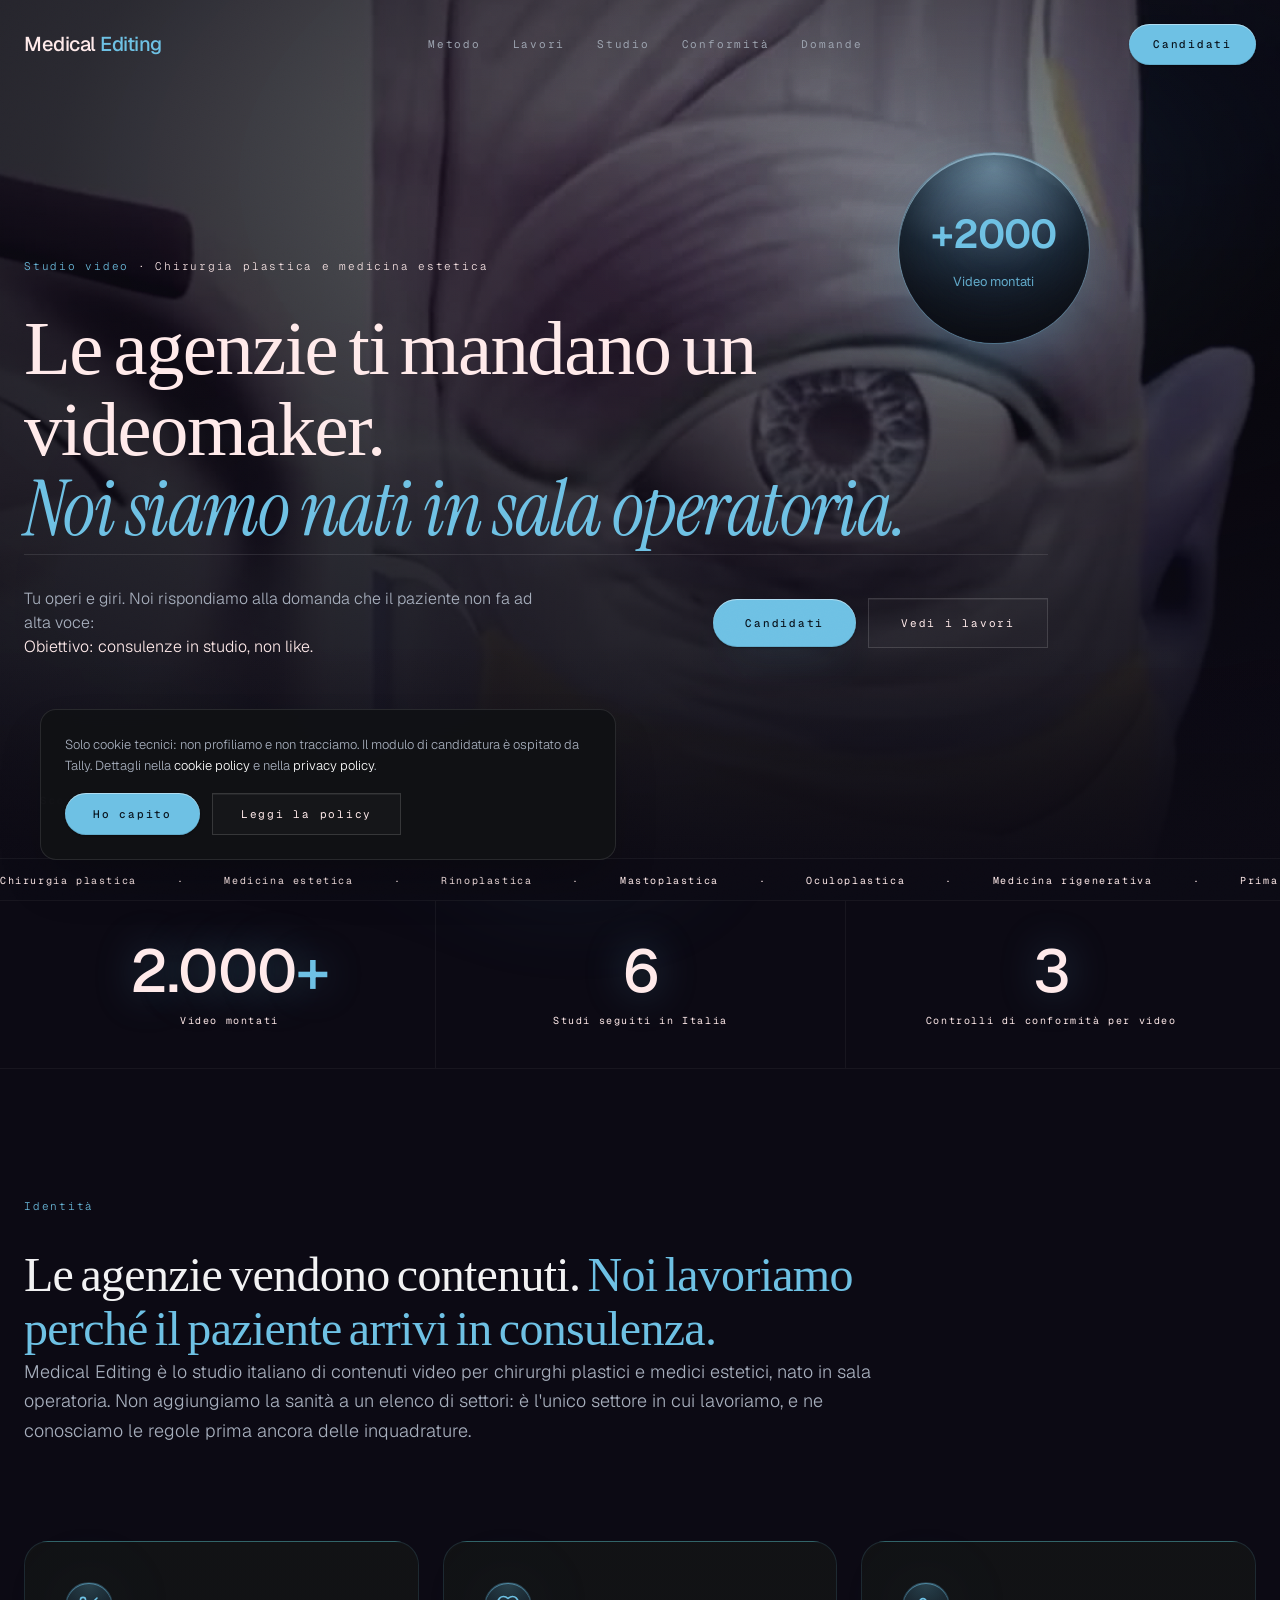
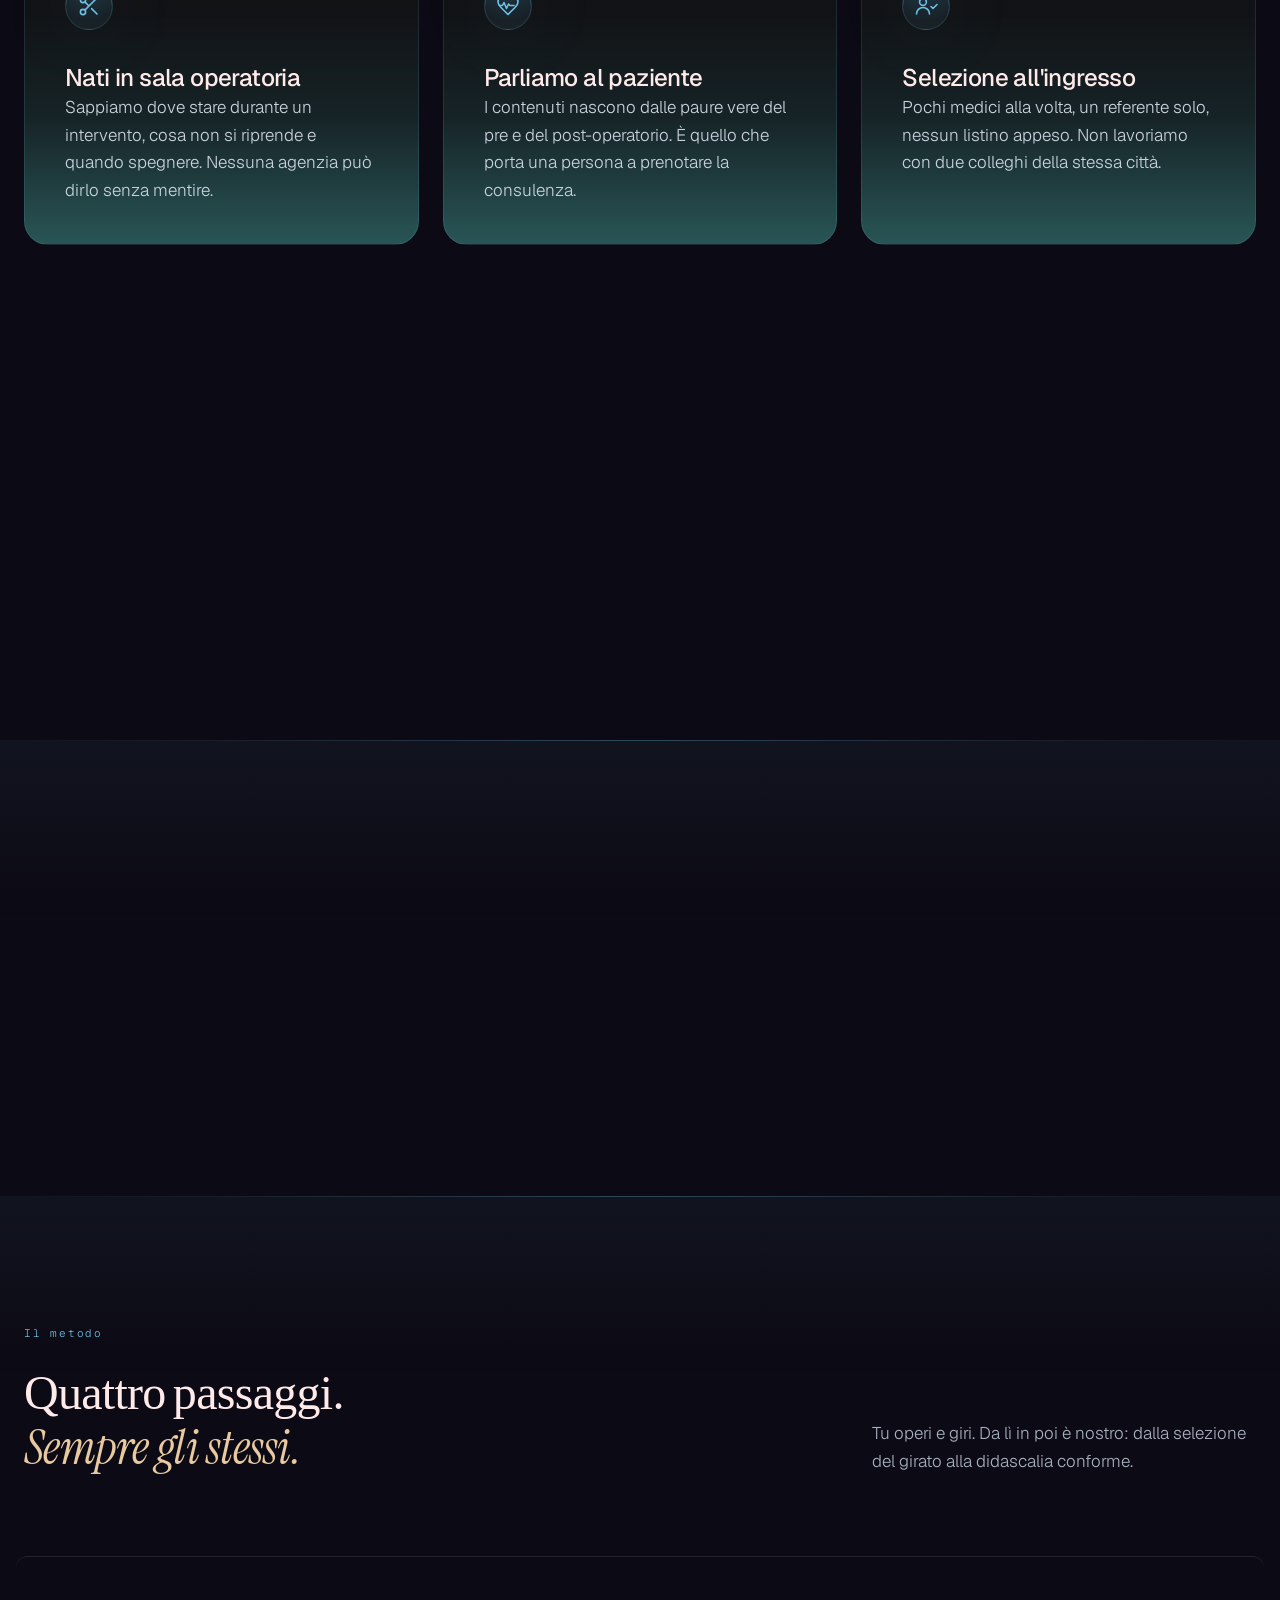
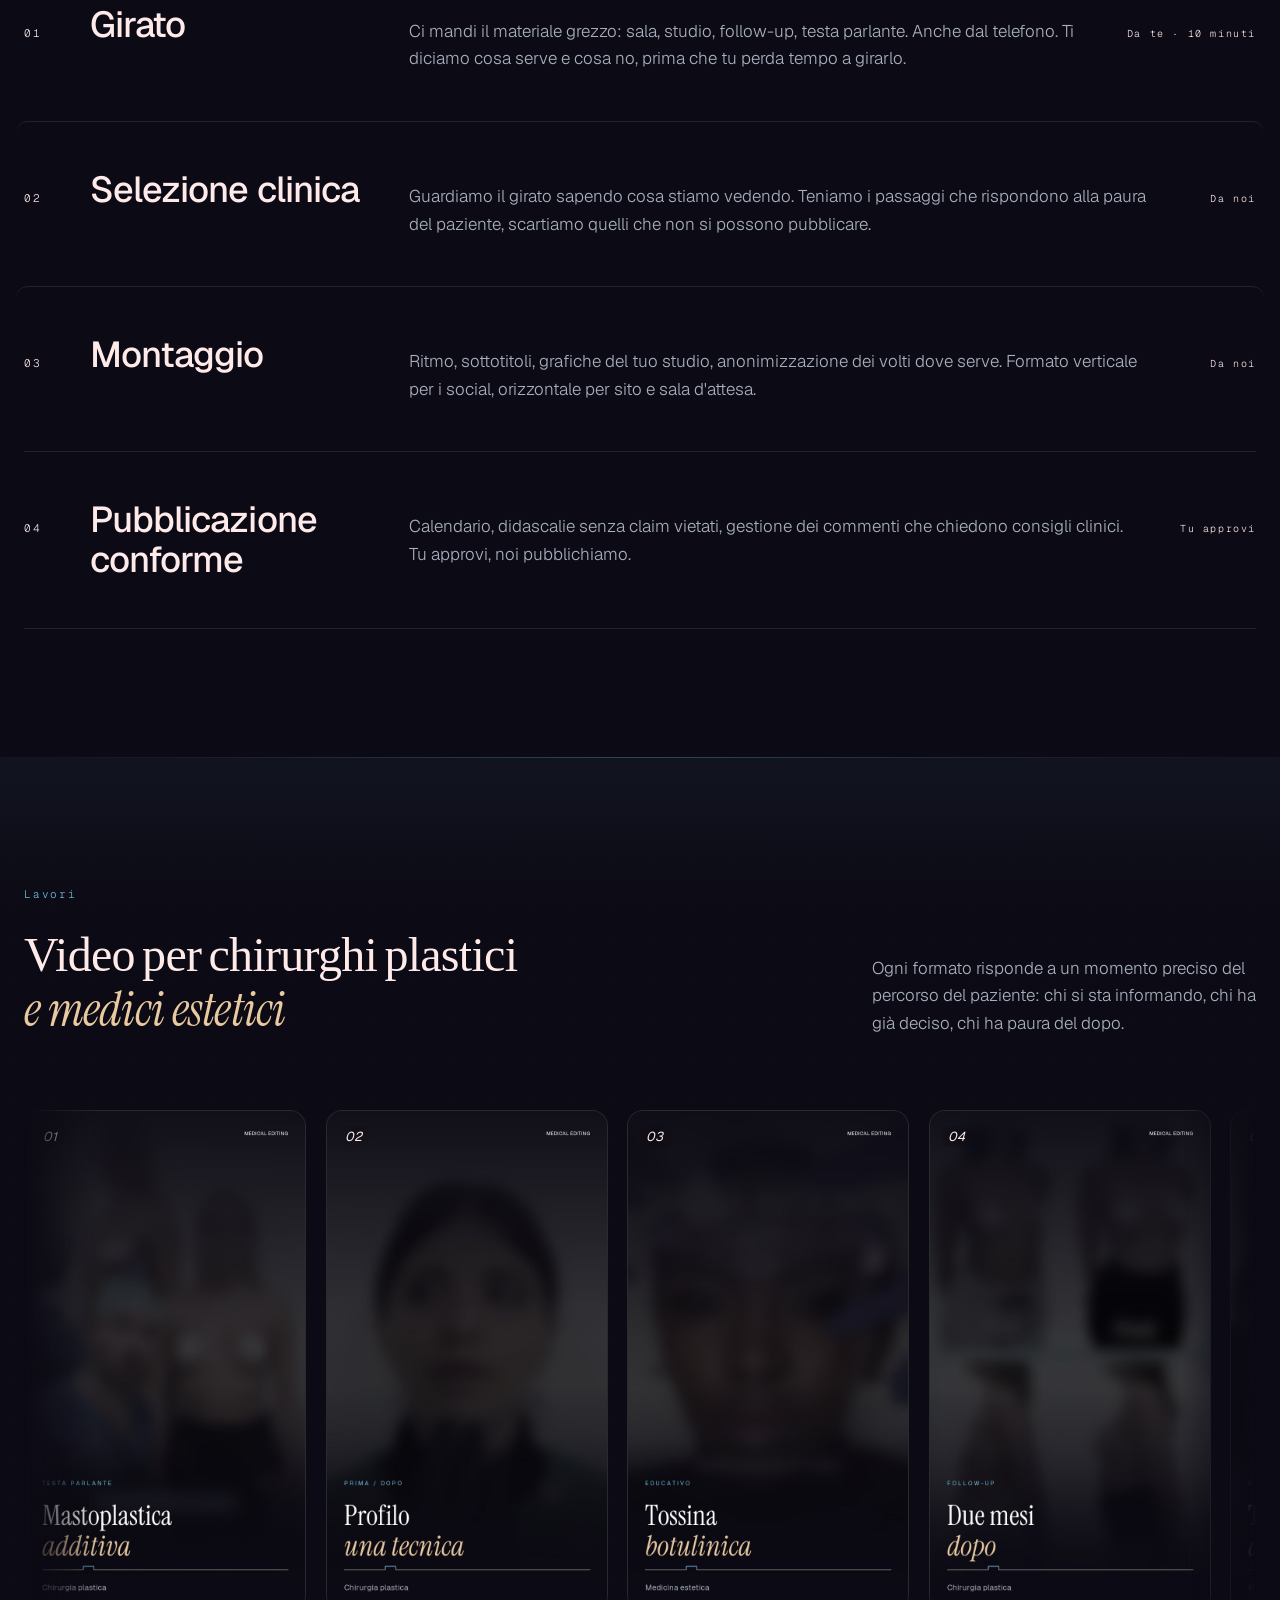
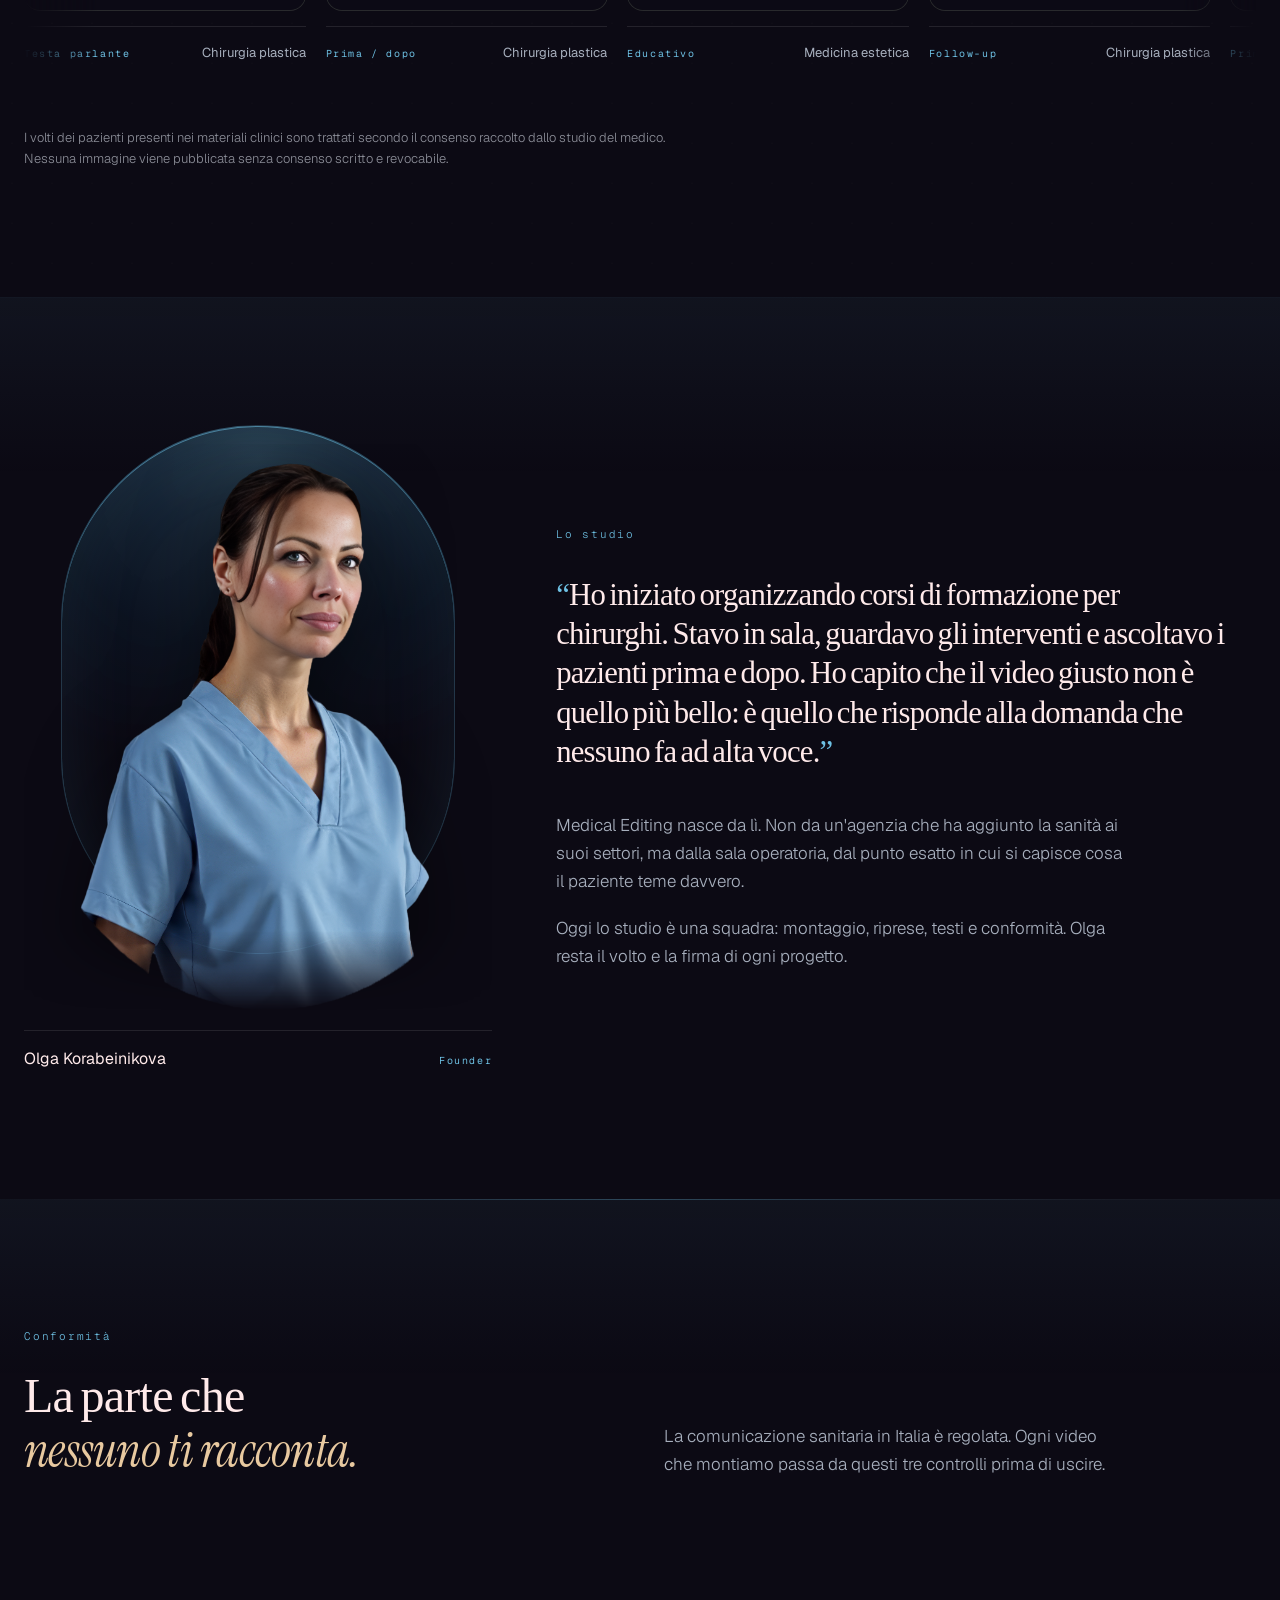
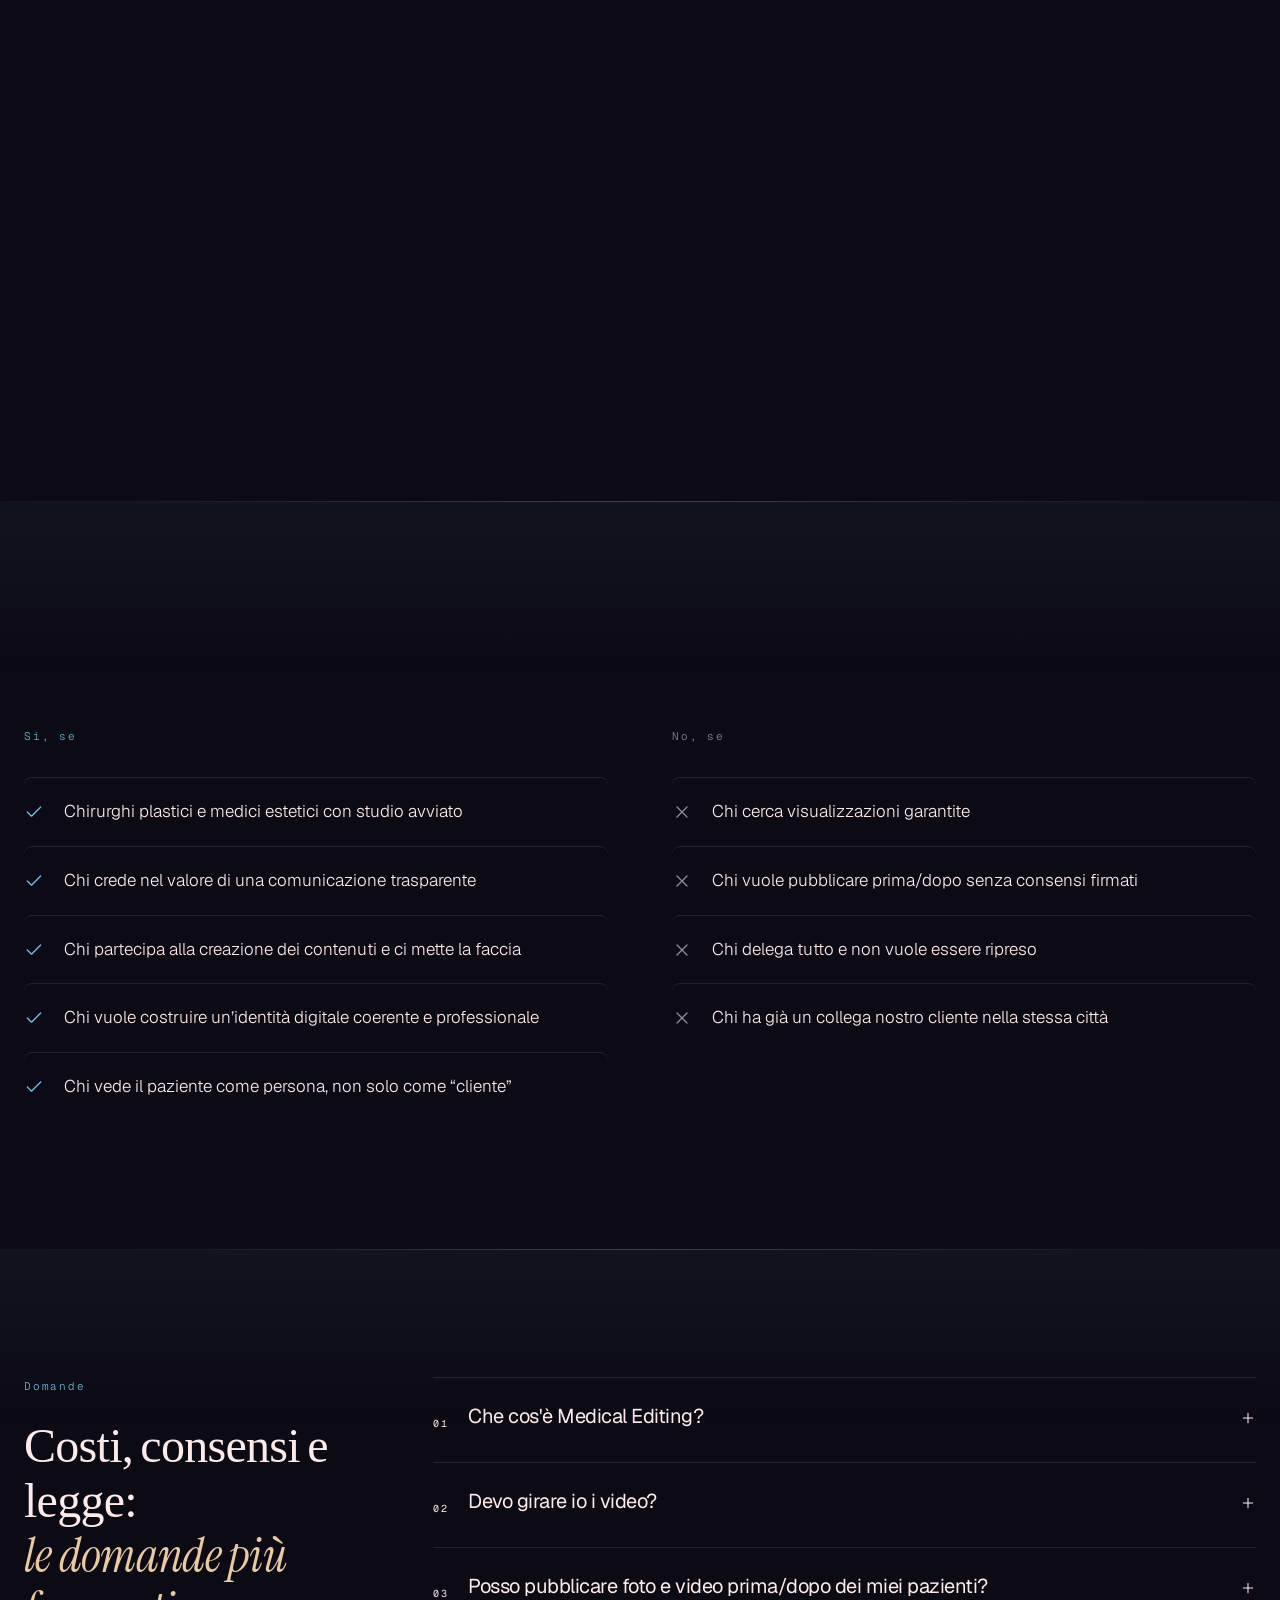
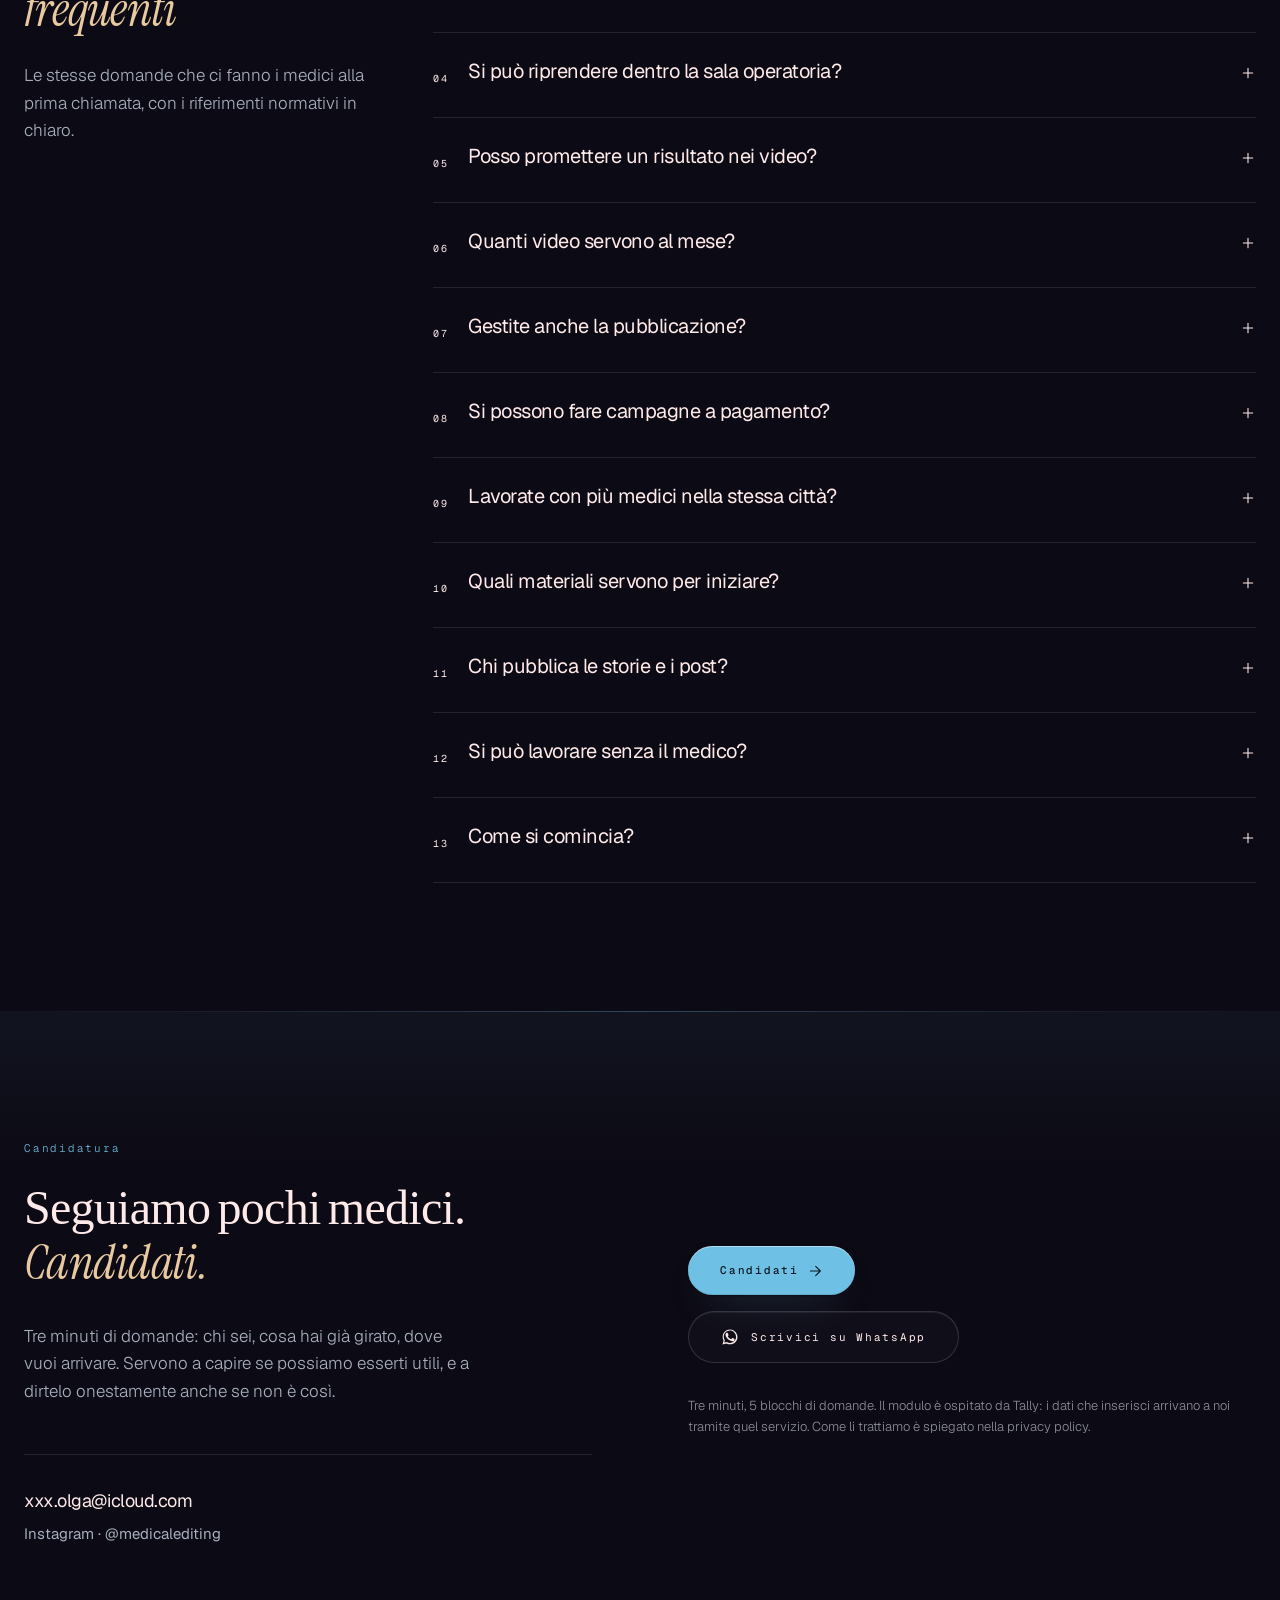
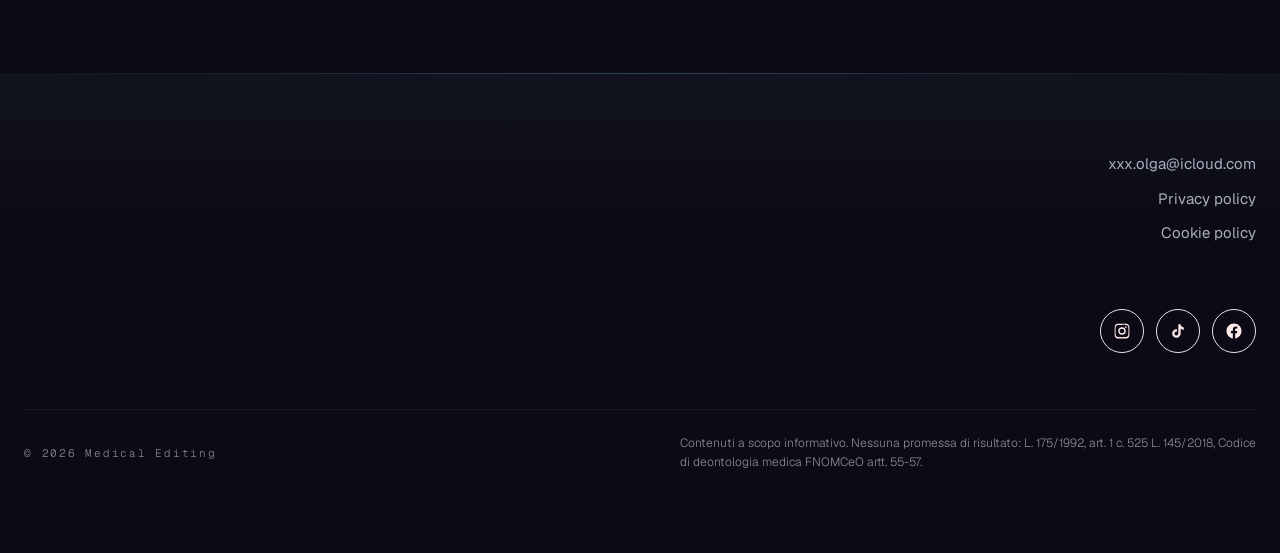
==== commit d945e57c: "Copertine rinumerate 01-05 · sfera spostata in alto · anteprime precaricate Co-Authored-By: Claude O" ====
--- a/index.html
+++ b/index.html
@@ -356,11 +356,28 @@
         }
         .bolla-hero {
             position: absolute;
-            right: 6%;
-            top: 4%;
+            right: 0;
+            top: -22%;
             z-index: 3;
         }
-        @media (min-width: 1280px) { .bolla-hero { right: 0; } }
+        @media (min-width: 1280px) { .bolla-hero { right: -4%; top: -26%; } }
+
+
+        /* ---- Numero della copertina: era stampato nell'immagine, ora è testo ---- */
+        .reel-n {
+            position: absolute;
+            left: 6.3%;
+            top: 3.2%;
+            z-index: 2;
+            font-family: 'Instrument Serif', Georgia, serif;
+            font-style: italic;
+            font-size: clamp(13px, 3.6cqw, 19px);
+            letter-spacing: .01em;
+            color: rgba(255, 245, 245, 0.92);
+            text-shadow: 0 1px 6px rgba(0,0,0,0.5);
+            pointer-events: none;
+        }
+        .reel__frame, .reel-frame { container-type: inline-size; }
 
     </style>
 
@@ -1074,7 +1091,7 @@
                     </h1>
                 </div>
 
-                <div class="reveal border-t border-white/10 pt-8 flex flex-col md:flex-row md:items-end md:justify-between gap-8" style="transition-delay: 300ms;">
+                <div class="reveal border-t border-white/10 pt-8 flex flex-col md:flex-row md:items-center md:justify-between gap-8" style="transition-delay: 300ms;">
                     <p class="text-[15px] md:text-base leading-relaxed max-w-lg" style="color: var(--text)">
                         Tu operi e giri. Noi rispondiamo alla domanda che il paziente non fa ad alta voce:
                         <span class="ciclo" data-parole='["quanto fa male?","com&#39;è il dopo?","si vedrà?","e se va storto?"]'><b>quanto fa male?</b></span><br>
@@ -1279,8 +1296,9 @@
                 <!-- 02 -->
                 <button type="button" aria-label="Guarda il video: Mastoplastica additiva" class="reel group text-left" data-reel="reel-2" data-kicker="Testa parlante" data-title="Mastoplastica additiva" data-field="Chirurgia plastica" data-note="Il medico spiega, il montaggio tiene sveglio. Tagli sul respiro, sottotitoli sempre, nessun muro di parole.">
                     <span class="reel-frame relative block aspect-[9/16] overflow-hidden rounded-2xl border border-white/10" style="background: var(--card)">
+                        <span class="reel-n">01</span>
                         <img src="video/reel-2-poster.jpg" alt="Copertina del video Mastoplastica additiva" width="720" height="1280" loading="lazy" decoding="async" class="absolute inset-0 w-full h-full object-cover transition-transform duration-700 group-hover:scale-[1.03]">
-                        <video class="absolute inset-0 w-full h-full object-cover opacity-0 group-hover:opacity-100 transition-opacity duration-500" muted loop playsinline preload="none" poster="video/reel-2-poster.jpg" aria-hidden="true" tabindex="-1"><source src="video/reel-2.mp4" type="video/mp4"></video>
+                        <video class="absolute inset-0 w-full h-full object-cover opacity-0 group-hover:opacity-100 transition-opacity duration-500" muted loop playsinline preload="metadata" poster="video/reel-2-poster.jpg" aria-hidden="true" tabindex="-1"><source src="video/reel-2.mp4" type="video/mp4"></video>
                     </span>
                     <span class="reel-foot mt-4 pt-4 border-t border-white/10 flex items-baseline justify-between gap-4">
                         <span class="font-mono-me text-[10px] uppercase tracking-[0.18em]" style="color: var(--accent)">Testa parlante</span>
@@ -1291,8 +1309,9 @@
                 <!-- 03 -->
                 <button type="button" aria-label="Guarda il video: Profilo, una tecnica" class="reel group text-left" data-reel="reel-3" data-kicker="Prima / dopo" data-title="Profilo, una tecnica" data-field="Chirurgia plastica" data-note="Una tecnica raccontata in quindici secondi, senza nominare farmaci né promettere risultati.">
                     <span class="reel-frame relative block aspect-[9/16] overflow-hidden rounded-2xl border border-white/10" style="background: var(--card)">
+                        <span class="reel-n">02</span>
                         <img src="video/reel-3-poster.jpg" alt="Copertina del video Profilo, una tecnica" width="720" height="1280" loading="lazy" decoding="async" class="absolute inset-0 w-full h-full object-cover transition-transform duration-700 group-hover:scale-[1.03]">
-                        <video class="absolute inset-0 w-full h-full object-cover opacity-0 group-hover:opacity-100 transition-opacity duration-500" muted loop playsinline preload="none" poster="video/reel-3-poster.jpg" aria-hidden="true" tabindex="-1"><source src="video/reel-3.mp4" type="video/mp4"></video>
+                        <video class="absolute inset-0 w-full h-full object-cover opacity-0 group-hover:opacity-100 transition-opacity duration-500" muted loop playsinline preload="metadata" poster="video/reel-3-poster.jpg" aria-hidden="true" tabindex="-1"><source src="video/reel-3.mp4" type="video/mp4"></video>
                     </span>
                     <span class="reel-foot mt-4 pt-4 border-t border-white/10 flex items-baseline justify-between gap-4">
                         <span class="font-mono-me text-[10px] uppercase tracking-[0.18em]" style="color: var(--accent)">Prima / dopo</span>
@@ -1303,8 +1322,9 @@
                 <!-- 04 -->
                 <button type="button" aria-label="Guarda il video: Tossina botulinica" class="reel group text-left" data-reel="reel-4" data-kicker="Educativo" data-title="Tossina botulinica" data-field="Medicina estetica" data-note="Contenuto informativo, non pubblicitario: la differenza che tiene il video dentro la norma.">
                     <span class="reel-frame relative block aspect-[9/16] overflow-hidden rounded-2xl border border-white/10" style="background: var(--card)">
+                        <span class="reel-n">03</span>
                         <img src="video/reel-4-poster.jpg" alt="Copertina del video Tossina botulinica" width="720" height="1280" loading="lazy" decoding="async" class="absolute inset-0 w-full h-full object-cover transition-transform duration-700 group-hover:scale-[1.03]">
-                        <video class="absolute inset-0 w-full h-full object-cover opacity-0 group-hover:opacity-100 transition-opacity duration-500" muted loop playsinline preload="none" poster="video/reel-4-poster.jpg" aria-hidden="true" tabindex="-1"><source src="video/reel-4.mp4" type="video/mp4"></video>
+                        <video class="absolute inset-0 w-full h-full object-cover opacity-0 group-hover:opacity-100 transition-opacity duration-500" muted loop playsinline preload="metadata" poster="video/reel-4-poster.jpg" aria-hidden="true" tabindex="-1"><source src="video/reel-4.mp4" type="video/mp4"></video>
                     </span>
                     <span class="reel-foot mt-4 pt-4 border-t border-white/10 flex items-baseline justify-between gap-4">
                         <span class="font-mono-me text-[10px] uppercase tracking-[0.18em]" style="color: var(--accent)">Educativo</span>
@@ -1315,8 +1335,9 @@
                 <!-- 05 -->
                 <button type="button" aria-label="Guarda il video: Due mesi dopo" class="reel group text-left" data-reel="reel-5" data-kicker="Follow-up" data-title="Due mesi dopo" data-field="Chirurgia plastica" data-note="Il decorso post-operatorio è la paura numero uno. Mostrarlo disinnesca più di qualsiasi risultato finale.">
                     <span class="reel-frame relative block aspect-[9/16] overflow-hidden rounded-2xl border border-white/10" style="background: var(--card)">
+                        <span class="reel-n">04</span>
                         <img src="video/reel-5-poster.jpg" alt="Copertina del video Due mesi dopo" width="720" height="1280" loading="lazy" decoding="async" class="absolute inset-0 w-full h-full object-cover transition-transform duration-700 group-hover:scale-[1.03]">
-                        <video class="absolute inset-0 w-full h-full object-cover opacity-0 group-hover:opacity-100 transition-opacity duration-500" muted loop playsinline preload="none" poster="video/reel-5-poster.jpg" aria-hidden="true" tabindex="-1"><source src="video/reel-5.mp4" type="video/mp4"></video>
+                        <video class="absolute inset-0 w-full h-full object-cover opacity-0 group-hover:opacity-100 transition-opacity duration-500" muted loop playsinline preload="metadata" poster="video/reel-5-poster.jpg" aria-hidden="true" tabindex="-1"><source src="video/reel-5.mp4" type="video/mp4"></video>
                     </span>
                     <span class="reel-foot mt-4 pt-4 border-t border-white/10 flex items-baseline justify-between gap-4">
                         <span class="font-mono-me text-[10px] uppercase tracking-[0.18em]" style="color: var(--accent)">Follow-up</span>
@@ -1327,8 +1348,9 @@
                 <!-- 06 -->
                 <button type="button" aria-label="Guarda il video: Trattamento del viso" class="reel group text-left" data-reel="reel-6" data-kicker="Prima / dopo" data-title="Trattamento del viso" data-field="Medicina estetica" data-note="Trattamento non chirurgico: il ramo che il paziente cerca prima di decidere se operarsi.">
                     <span class="reel-frame relative block aspect-[9/16] overflow-hidden rounded-2xl border border-white/10" style="background: var(--card)">
+                        <span class="reel-n">05</span>
                         <img src="video/reel-6-poster.jpg" alt="Copertina del video Trattamento del viso" width="720" height="1280" loading="lazy" decoding="async" class="absolute inset-0 w-full h-full object-cover transition-transform duration-700 group-hover:scale-[1.03]">
-                        <video class="absolute inset-0 w-full h-full object-cover opacity-0 group-hover:opacity-100 transition-opacity duration-500" muted loop playsinline preload="none" poster="video/reel-6-poster.jpg" aria-hidden="true" tabindex="-1"><source src="video/reel-6.mp4" type="video/mp4"></video>
+                        <video class="absolute inset-0 w-full h-full object-cover opacity-0 group-hover:opacity-100 transition-opacity duration-500" muted loop playsinline preload="metadata" poster="video/reel-6-poster.jpg" aria-hidden="true" tabindex="-1"><source src="video/reel-6.mp4" type="video/mp4"></video>
                     </span>
                     <span class="reel-foot mt-4 pt-4 border-t border-white/10 flex items-baseline justify-between gap-4">
                         <span class="font-mono-me text-[10px] uppercase tracking-[0.18em]" style="color: var(--accent)">Prima / dopo</span>
@@ -1763,16 +1785,25 @@
     const puoAnteprima = window.matchMedia('(hover: hover)').matches
         && !window.matchMedia('(prefers-reduced-motion: reduce)').matches;
 
-    document.querySelectorAll('.reel').forEach(card => {
+    function collegaAnteprima(card) {
+        if (card.dataset.anteprima) return;
+        card.dataset.anteprima = '1';
         const v = card.querySelector('video');
         if (!v) return;
-        const play = () => { if (puoAnteprima) { const p = v.play(); if (p) p.catch(() => {}); } };
+        const play = () => {
+            if (!puoAnteprima) return;
+            const p = v.play();
+            if (p) p.catch(() => {});
+            // se non ha ancora dati, riprova appena arrivano
+            if (v.readyState < 2) v.addEventListener('canplay', () => { if (card.matches(':hover')) v.play().catch(() => {}); }, { once: true });
+        };
         const stop = () => { if (puoAnteprima) { v.pause(); v.currentTime = 0; } };
         card.addEventListener('mouseenter', play);
         card.addEventListener('mouseleave', stop);
         card.addEventListener('focus', play);
         card.addEventListener('blur', stop);
-    });
+    }
+    document.querySelectorAll('.reel').forEach(collegaAnteprima);
 
     // 5. Video a schermo intero
     const box = document.getElementById('lightbox');
@@ -2008,12 +2039,29 @@
             nastro.appendChild(copia);
         });
         nastro.dataset.doppio = '1';
+        if (typeof collegaAnteprima === 'function') nastro.querySelectorAll('.reel').forEach(collegaAnteprima);
         // le copie devono aprire il video come le originali
         nastro.querySelectorAll('.reel').forEach(card => {
             if (card.dataset.legata) return;
             card.dataset.legata = '1';
             card.addEventListener('click', () => { if (typeof apriBox === 'function') apriBox(card); });
         });
+    })();
+
+
+    // ---- Anteprime: appena la sezione lavori è vicina, i video si scaricano in anticipo ----
+    (function () {
+        const sez = document.getElementById('lavori');
+        if (!sez || !('IntersectionObserver' in window)) return;
+        const io = new IntersectionObserver((v) => {
+            if (!v[0].isIntersecting) return;
+            io.disconnect();
+            sez.querySelectorAll('.reel video').forEach(vid => {
+                vid.preload = 'auto';
+                try { vid.load(); } catch (e) {}
+            });
+        }, { rootMargin: '600px 0px' });
+        io.observe(sez);
     })();
 
     // ---- Micro-interazioni ----
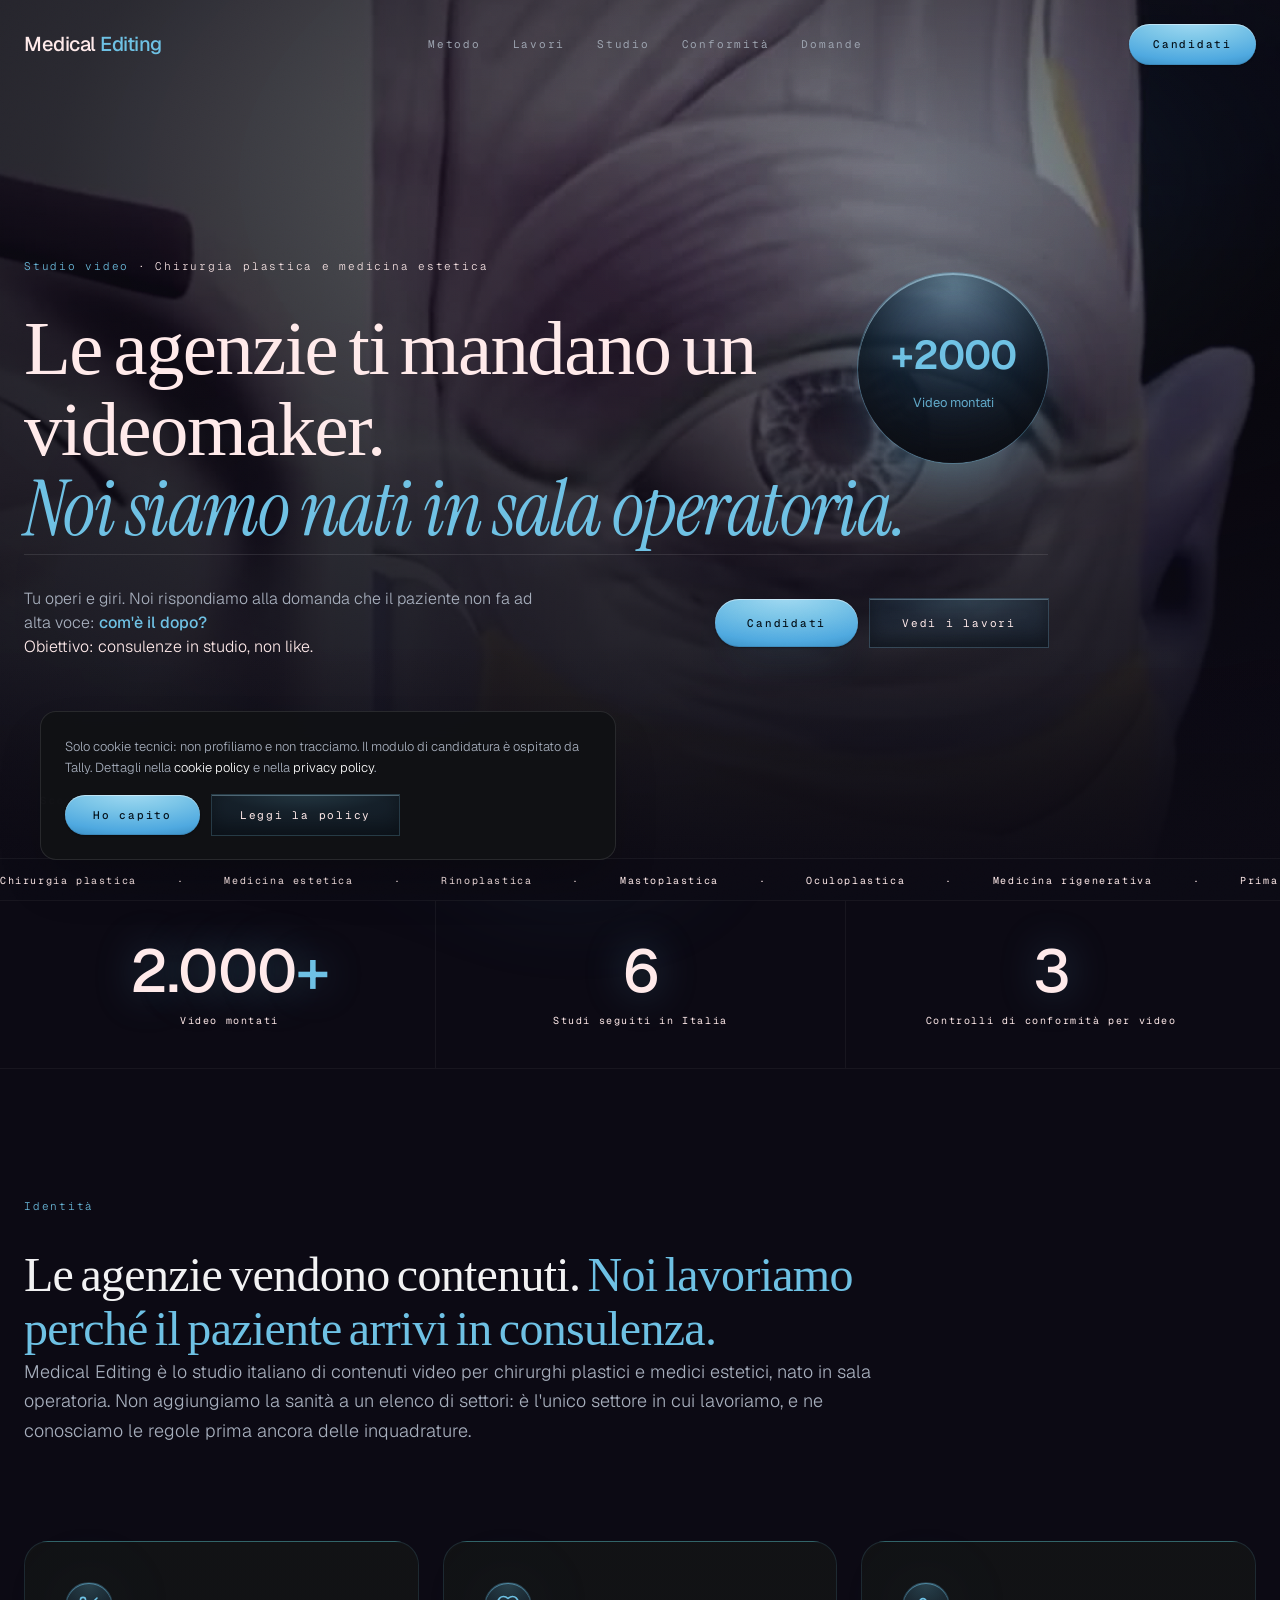
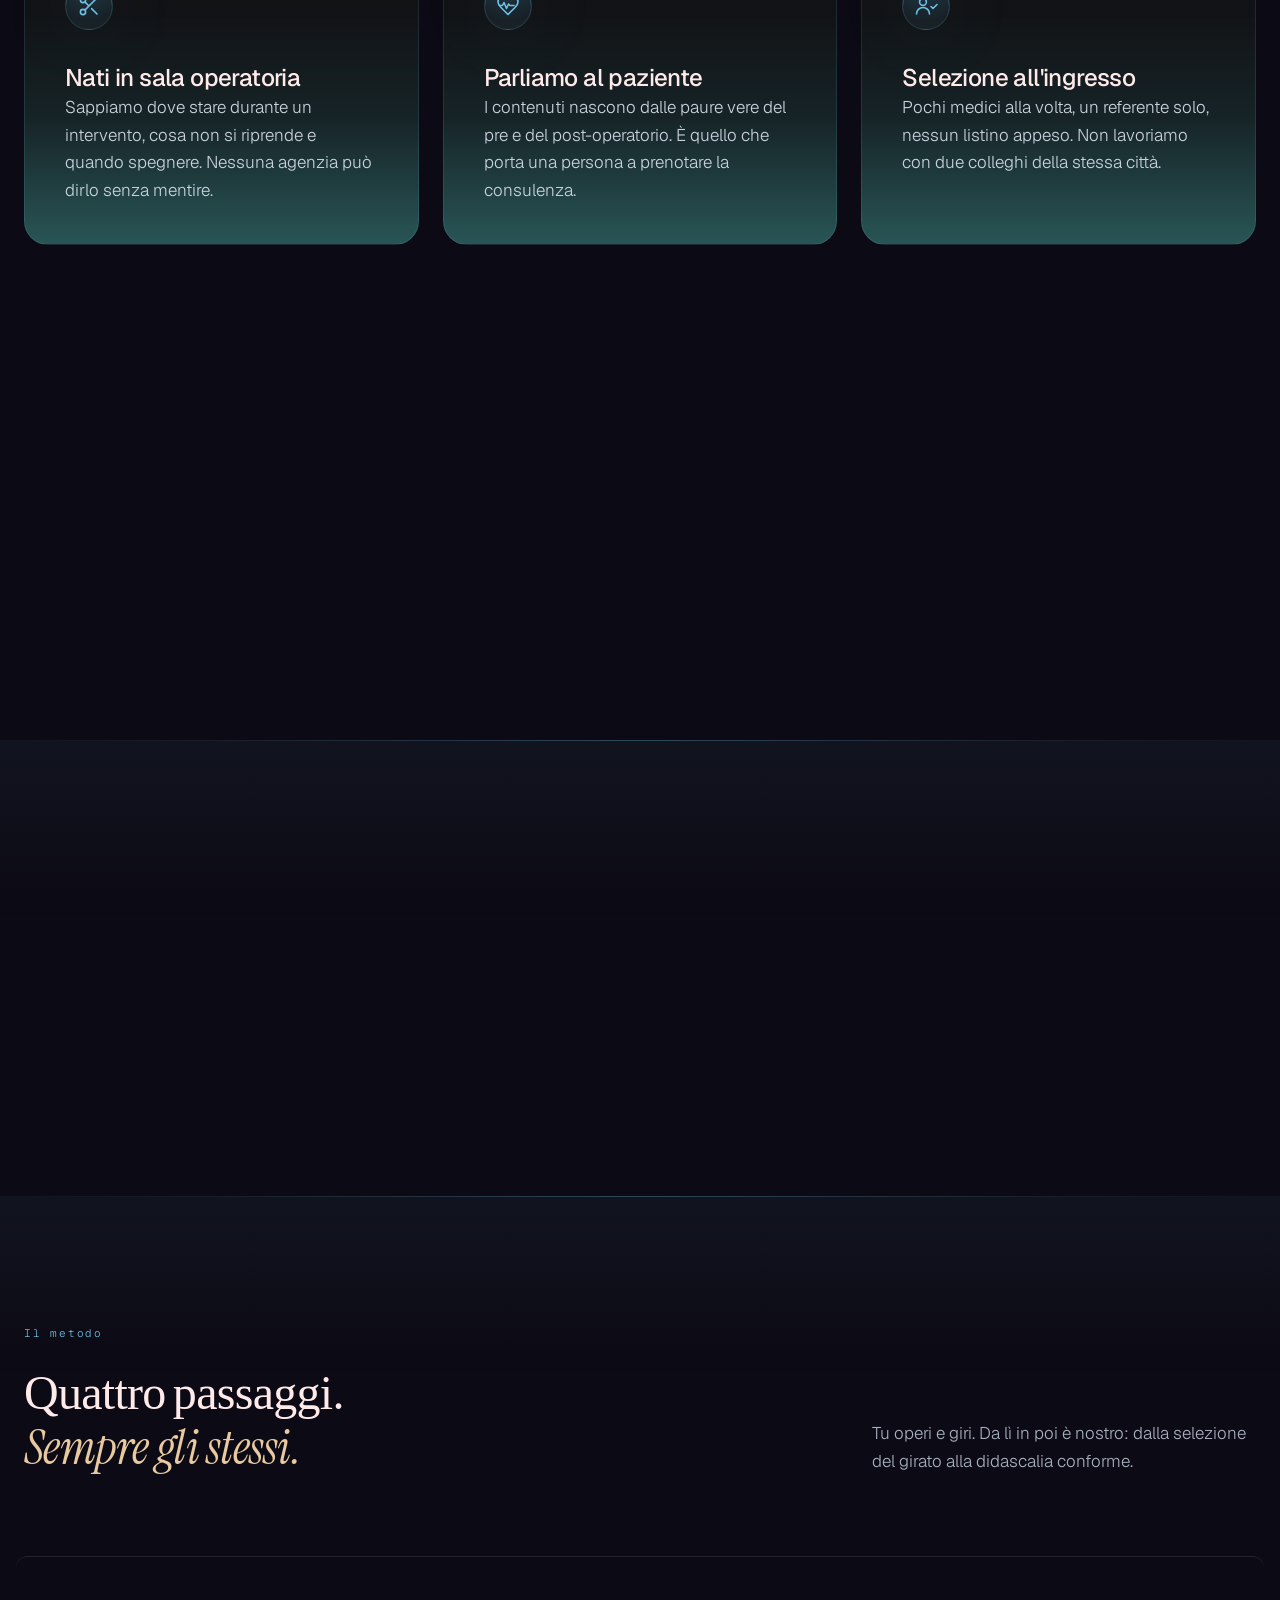
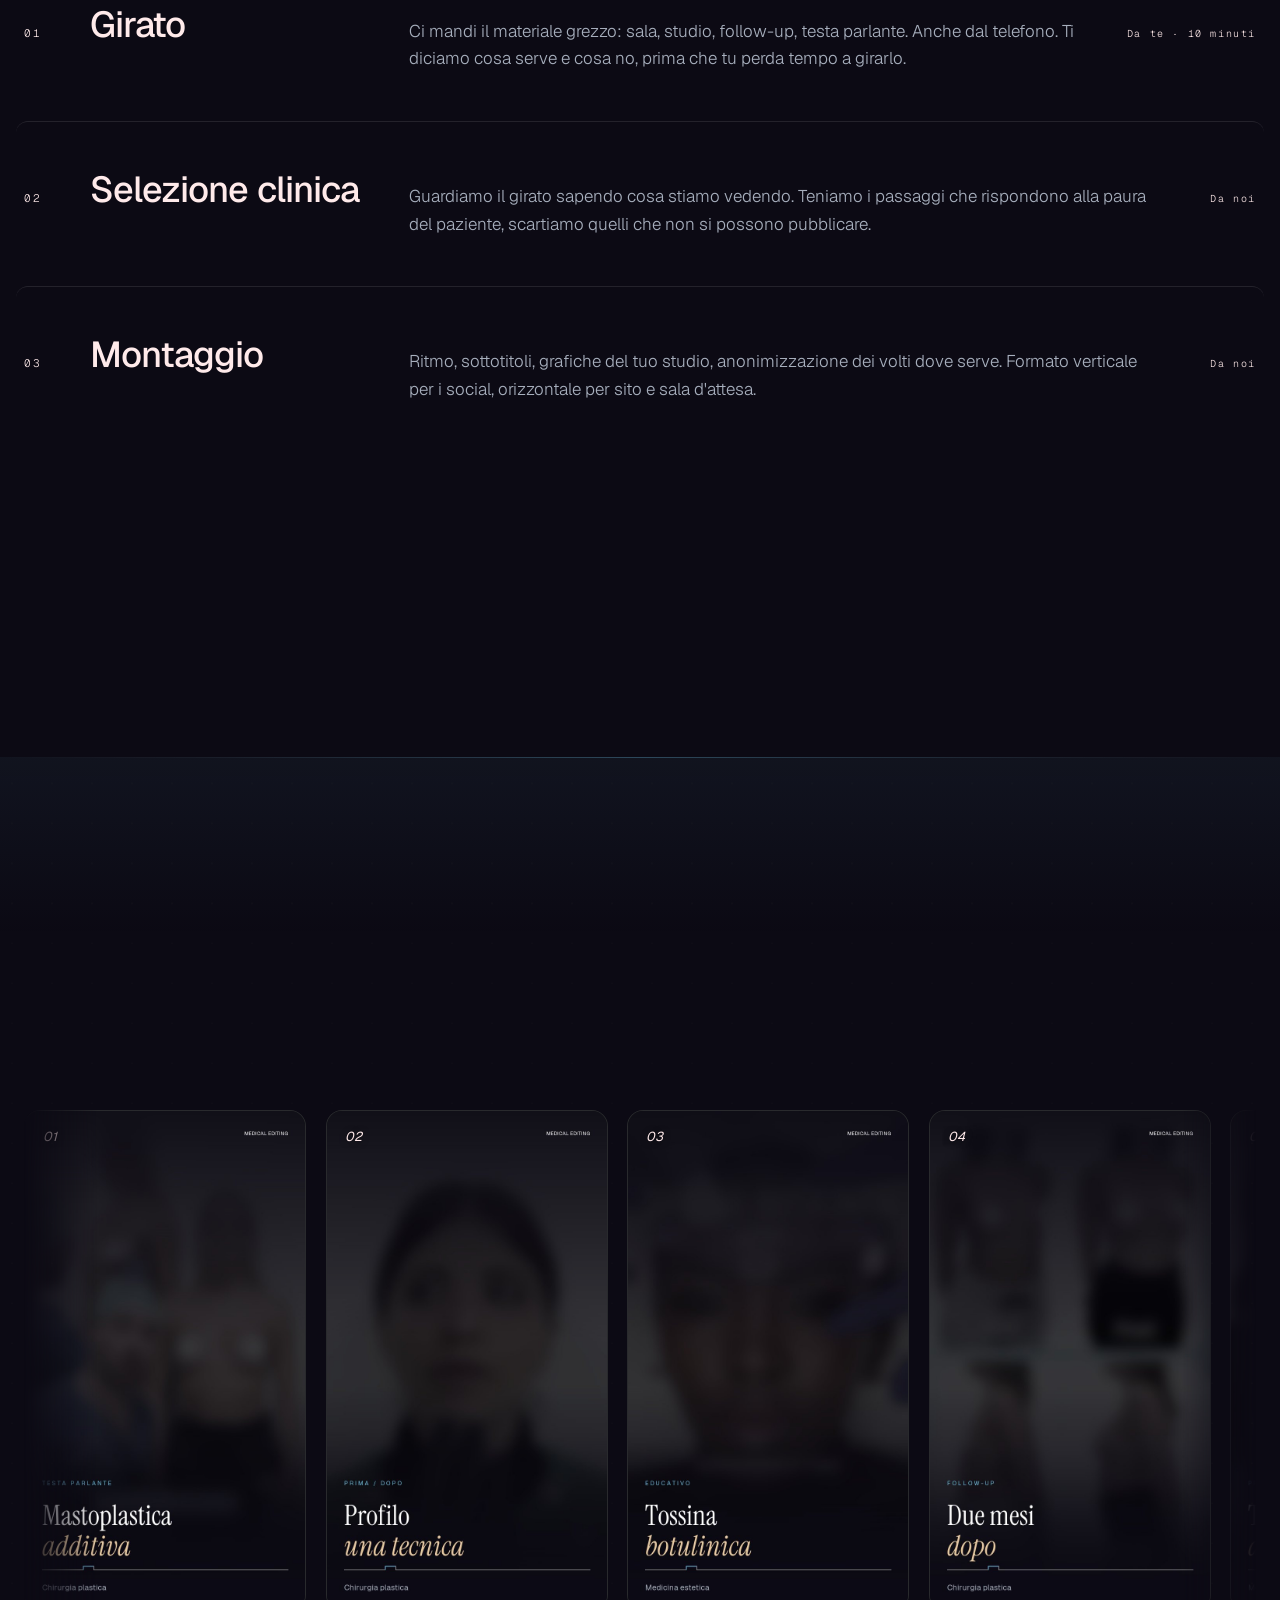
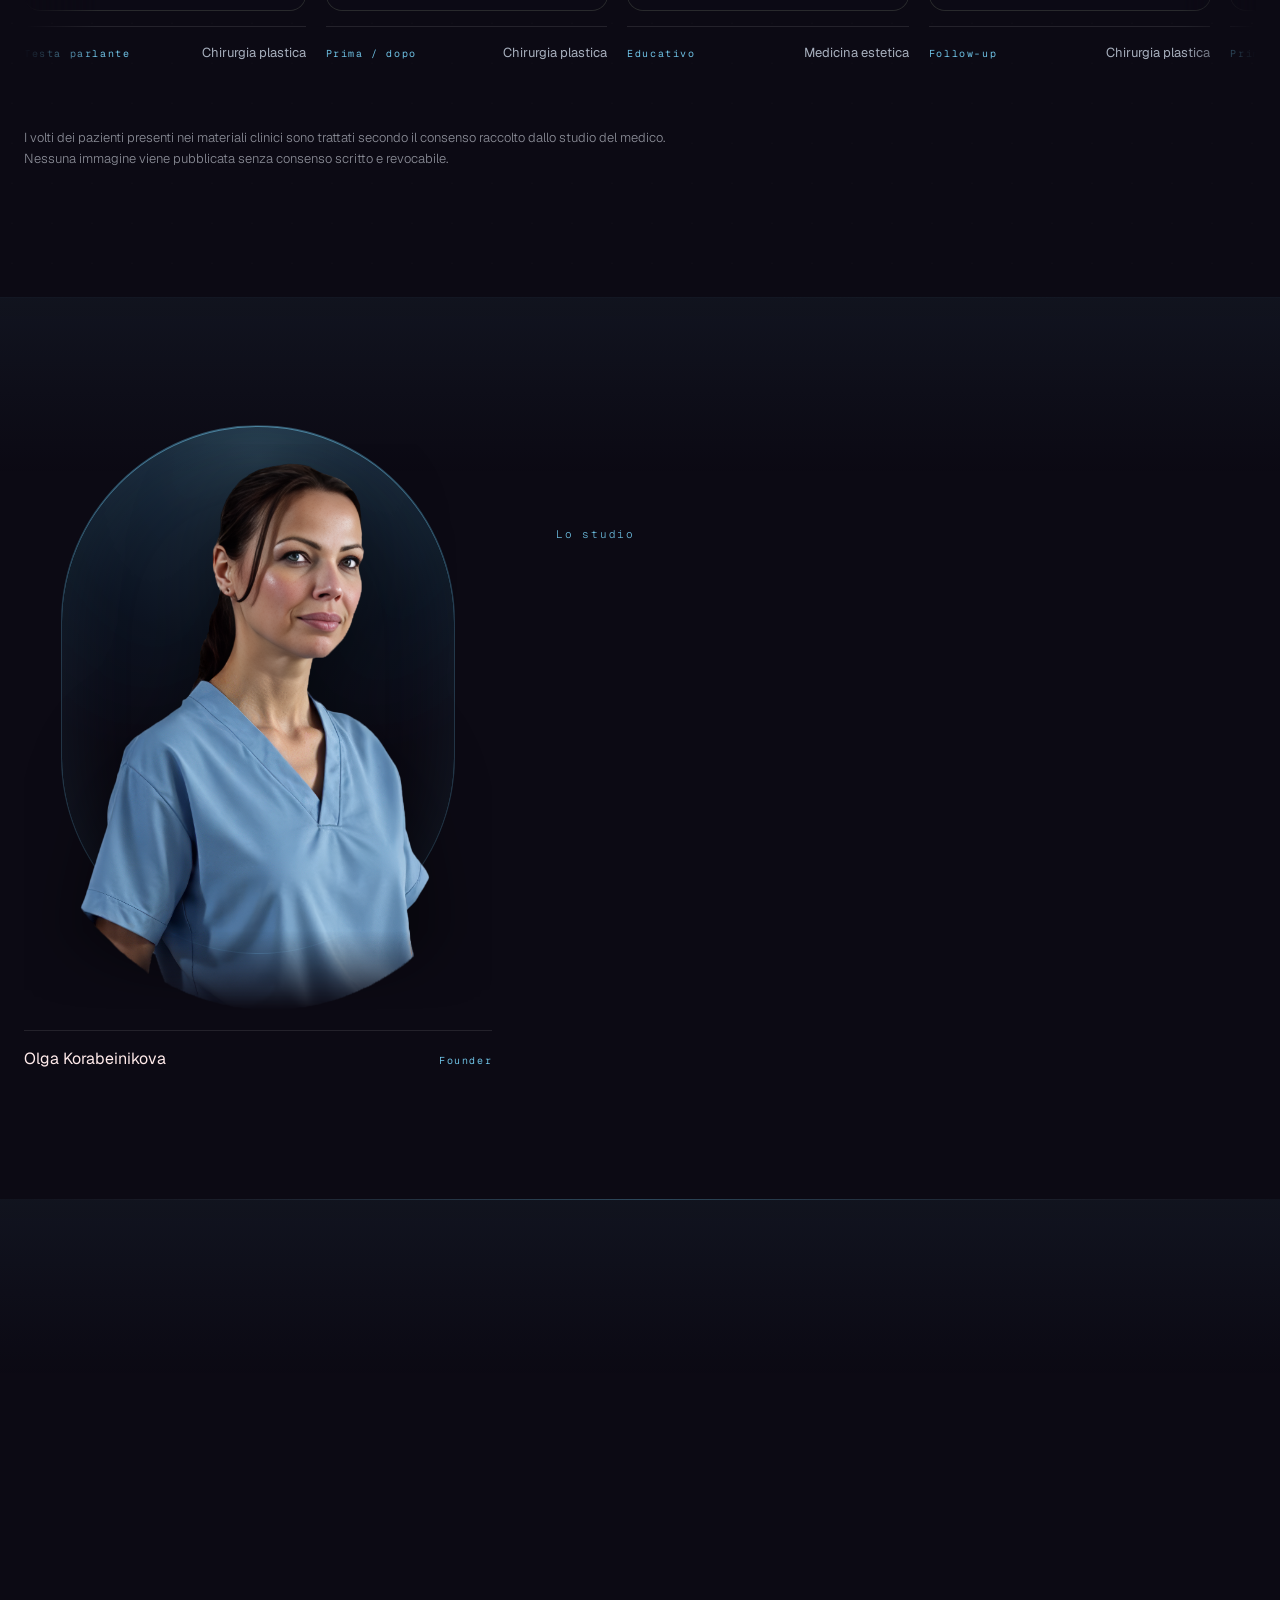
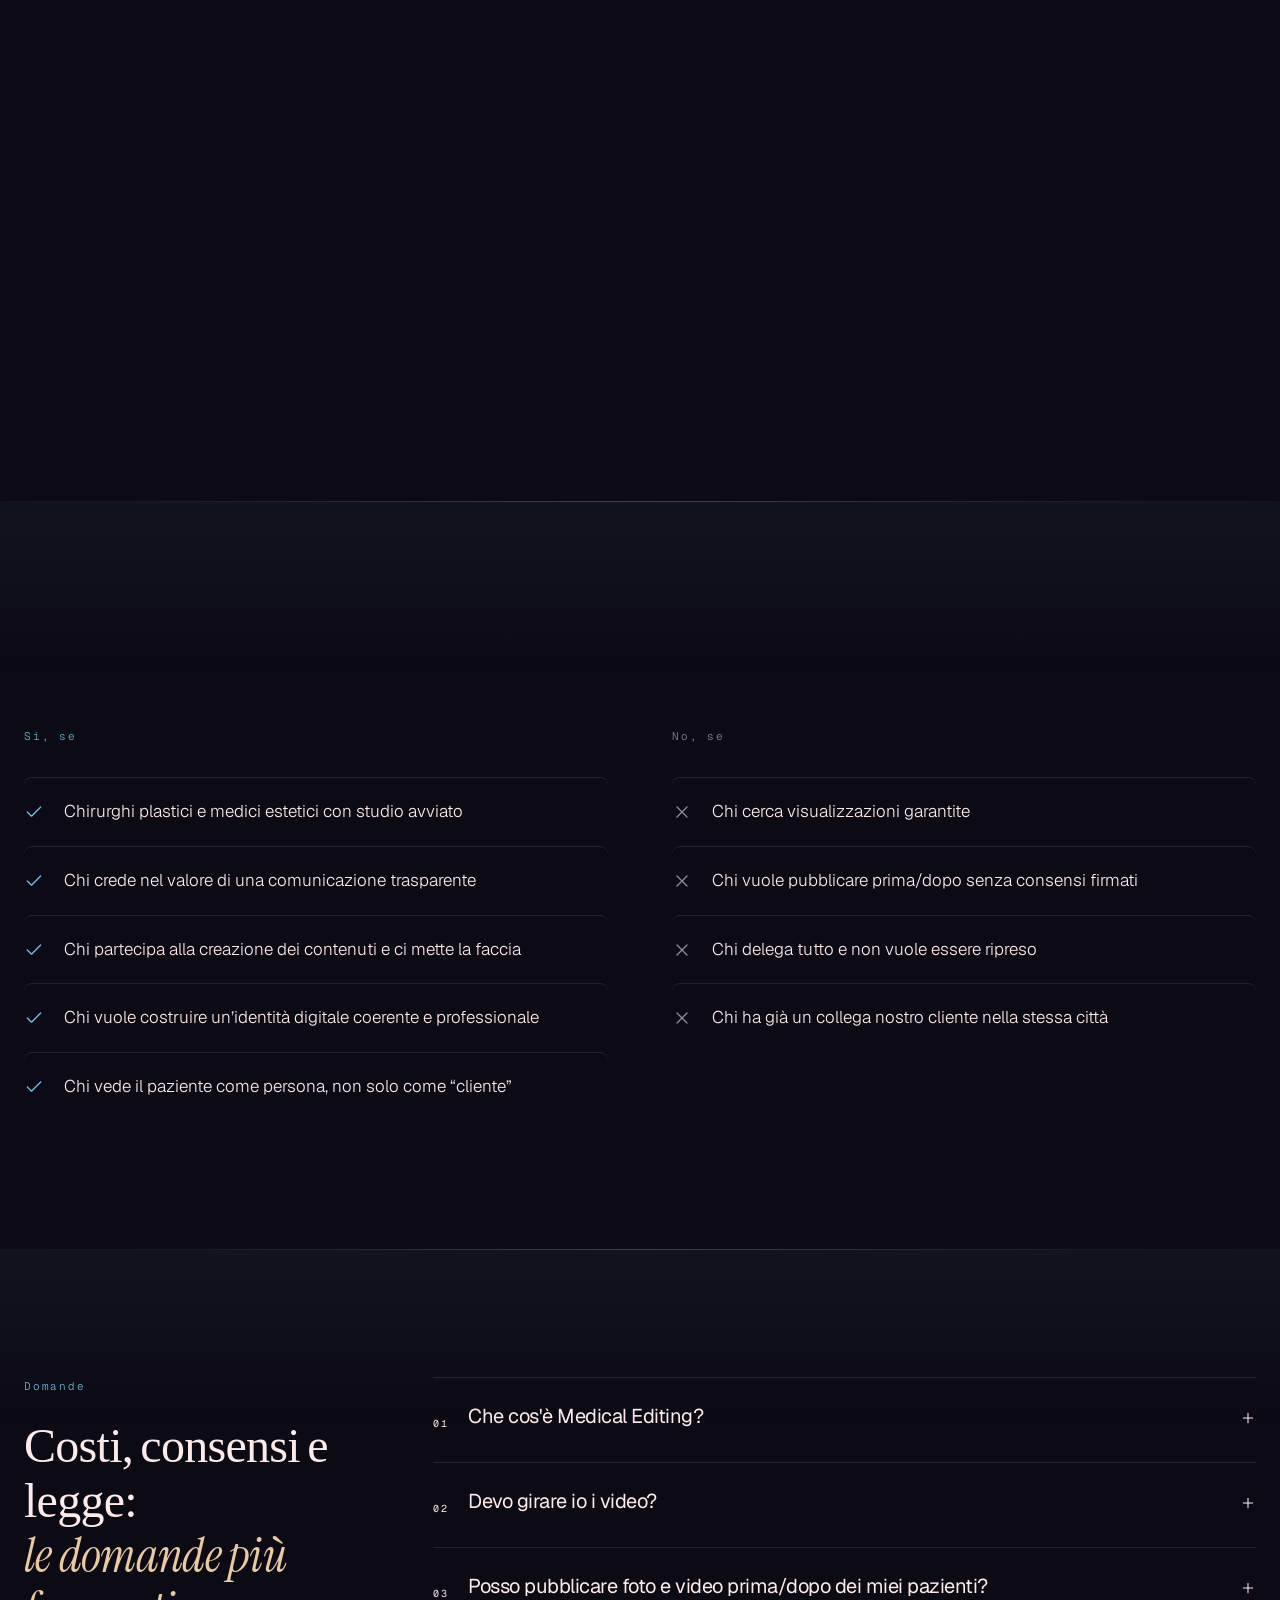
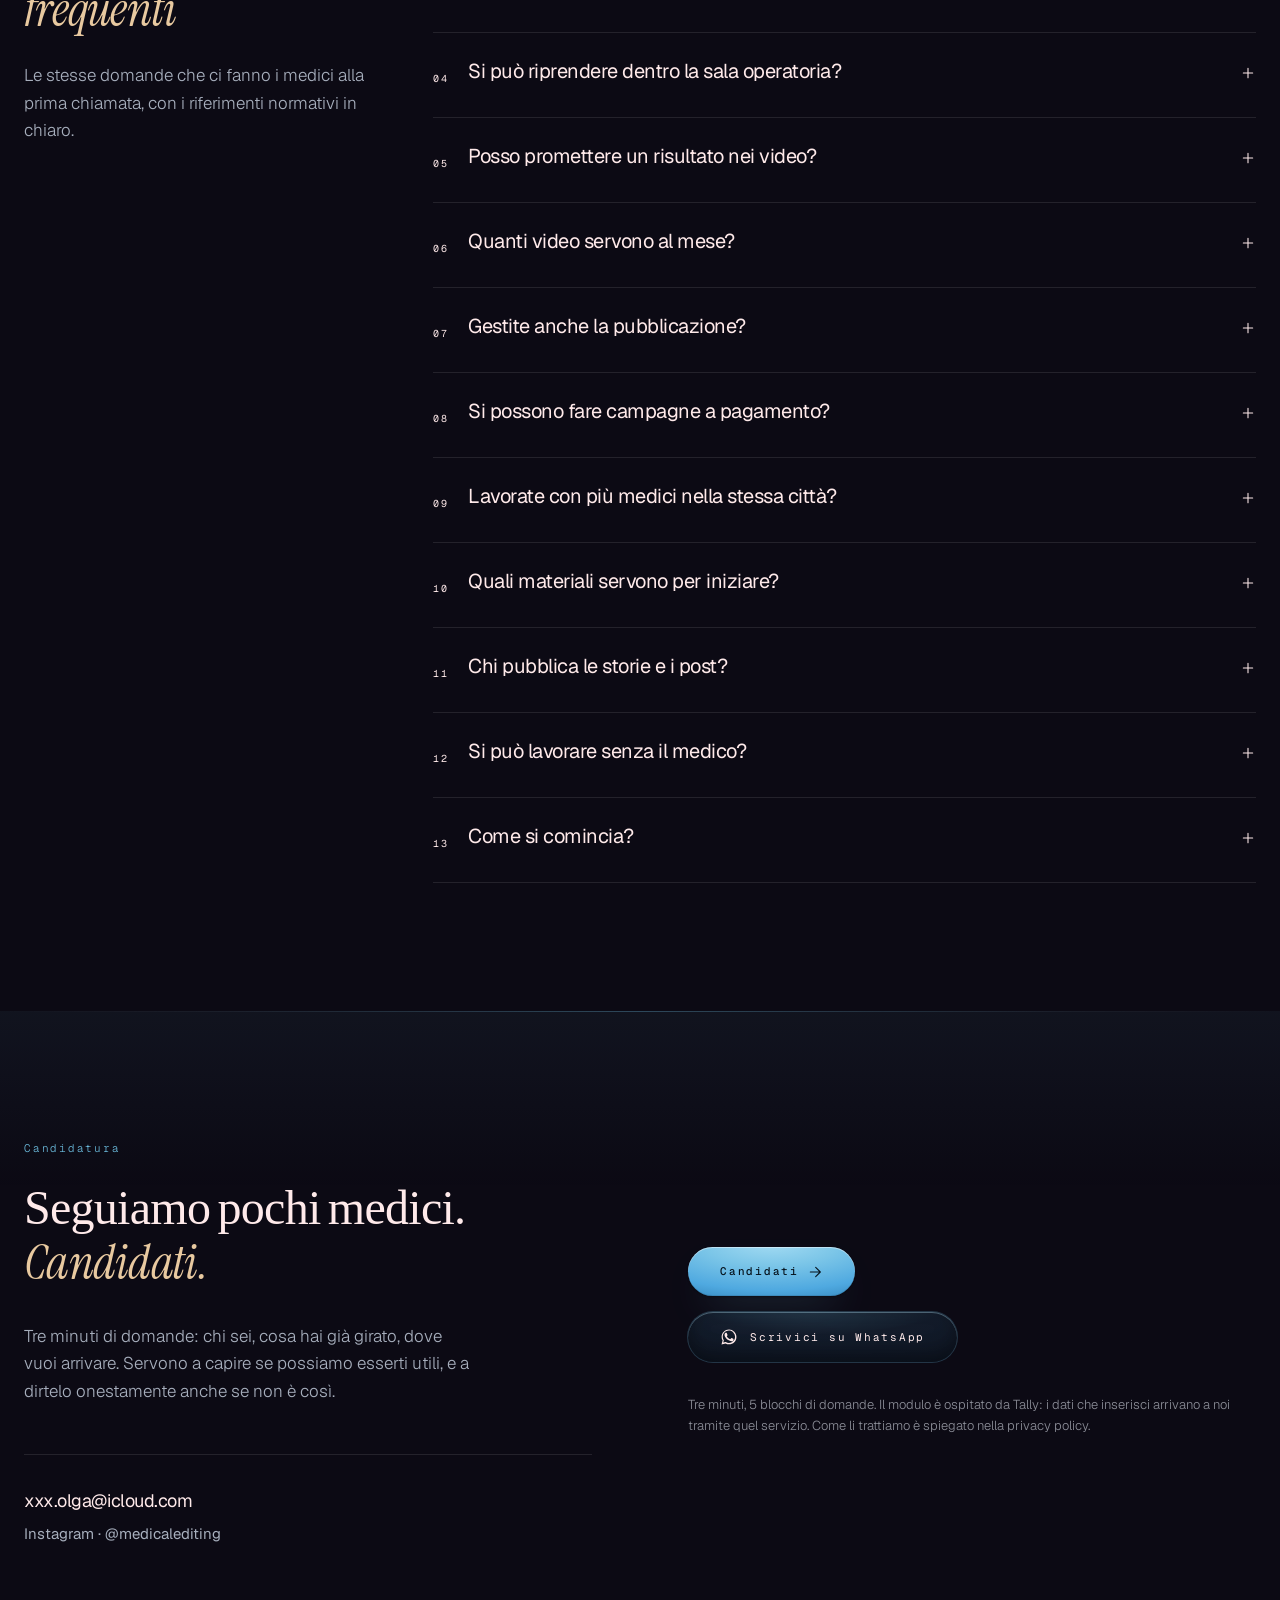
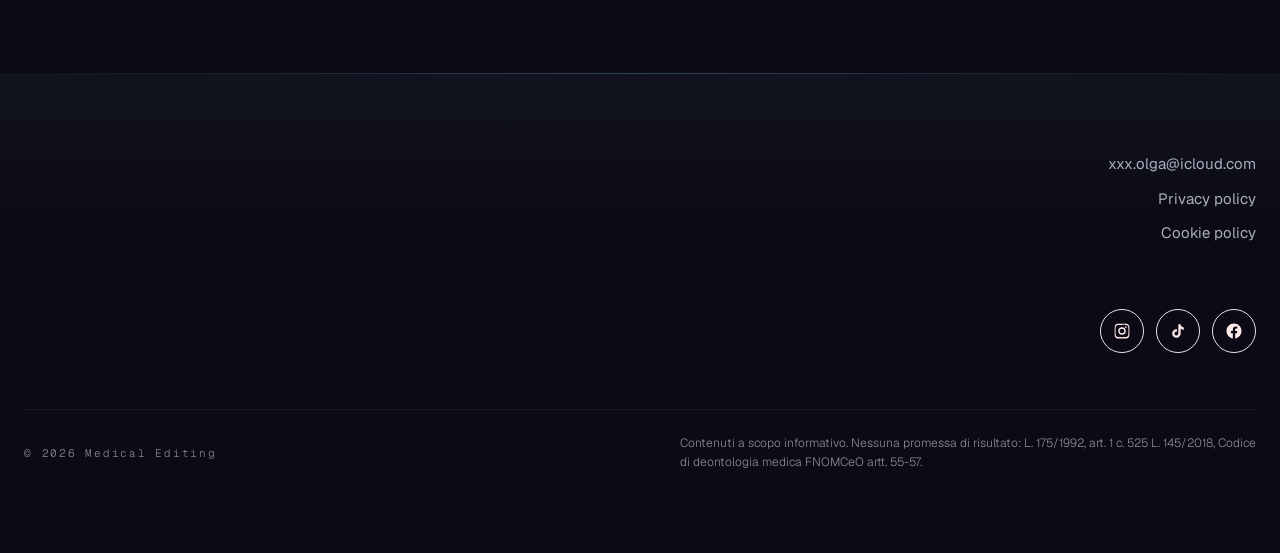
==== commit 37c5f28a: "Bottoni con la stessa materia della sfera: luce dall'alto, bordo chiaro, ombra profonda Co-Authored-" ====
--- a/index.html
+++ b/index.html
@@ -108,10 +108,11 @@
         /* ---- Bottoni: un alone contenuto, non un neon ---- */
         .btn-glow {
             box-shadow:
-                inset 0 1px 0 rgba(255, 255, 255, 0.45),
-                0 1px 2px rgba(0, 0, 0, 0.35),
-                0 0 26px -6px rgba(110, 193, 228, 0.55),
-                0 18px 40px -22px rgba(110, 193, 228, 0.85);
+                inset 0 2px 0 rgba(255, 255, 255, 0.75),
+                inset 0 -10px 20px rgba(6, 19, 29, 0.28),
+                0 0 0 1px rgba(110, 193, 228, 0.35),
+                0 0 30px -8px rgba(110, 193, 228, 0.6),
+                0 20px 44px -22px rgba(110, 193, 228, 0.9);
         }
         .btn-glow:hover {
             box-shadow:
@@ -356,11 +357,11 @@
         }
         .bolla-hero {
             position: absolute;
-            right: 0;
-            top: -22%;
+            right: 6%;
+            top: 4%;
             z-index: 3;
         }
-        @media (min-width: 1280px) { .bolla-hero { right: -4%; top: -26%; } }
+        @media (min-width: 1280px) { .bolla-hero { right: 0; } }
 
 
         /* ---- Numero della copertina: era stampato nell'immagine, ora è testo ---- */
@@ -726,8 +727,10 @@
            ============================================================ */
         .btn-glow {
             position: relative;
-            background: var(--accent);
-            color: #0A1620;
+            /* stessa fisica della sfera: la luce entra dall'alto e si spegne verso il basso */
+            background:
+                radial-gradient(120% 140% at 50% -10%, #A5DCF3 0%, #7CC6E8 34%, #4FA9E0 70%, #2E7FB4 100%);
+            color: #06131D;
             border: 0;
             box-shadow:
                 inset 0 1px 0 rgba(255, 255, 255, 0.45),
@@ -740,7 +743,8 @@
                 background-color .3s ease;
         }
         .btn-glow:hover {
-            background: #82CCEC;
+            background:
+                radial-gradient(120% 140% at 50% -10%, #C2E9F9 0%, #8FD3EF 34%, #5EB6E8 70%, #3A8FC4 100%);
             transform: translateY(-1px);
             box-shadow:
                 inset 0 1px 0 rgba(255, 255, 255, 0.55),
@@ -752,9 +756,13 @@
         .btn-arc {
             position: relative;
             color: var(--title);
-            background: rgba(255, 255, 255, 0.02);
-            border: 1px solid rgba(255, 255, 255, 0.14);
-            box-shadow: inset 0 1px 0 rgba(255, 255, 255, 0.06);
+            background:
+                radial-gradient(120% 160% at 50% -20%, rgba(110,193,228,0.26) 0%, rgba(36,70,95,0.30) 40%, rgba(14,28,44,0.55) 100%);
+            border: 0;
+            box-shadow:
+                inset 0 1px 0 rgba(180, 225, 245, 0.35),
+                inset 0 -8px 18px rgba(0, 0, 0, 0.35),
+                0 0 0 1px rgba(110, 193, 228, 0.24);
             transition:
                 transform .25s cubic-bezier(0.16, 1, 0.3, 1),
                 border-color .3s ease,
@@ -762,8 +770,11 @@
         }
         .btn-arc:hover {
             transform: translateY(-1px);
-            border-color: rgba(255, 255, 255, 0.28);
-            background: rgba(255, 255, 255, 0.05);
+            box-shadow:
+                inset 0 1px 0 rgba(180, 225, 245, 0.5),
+                inset 0 -8px 18px rgba(0, 0, 0, 0.3),
+                0 0 0 1px rgba(110, 193, 228, 0.5),
+                0 0 26px -10px rgba(110, 193, 228, 0.6);
         }
         .btn-arc:active { transform: translateY(0) scale(.985); }
 
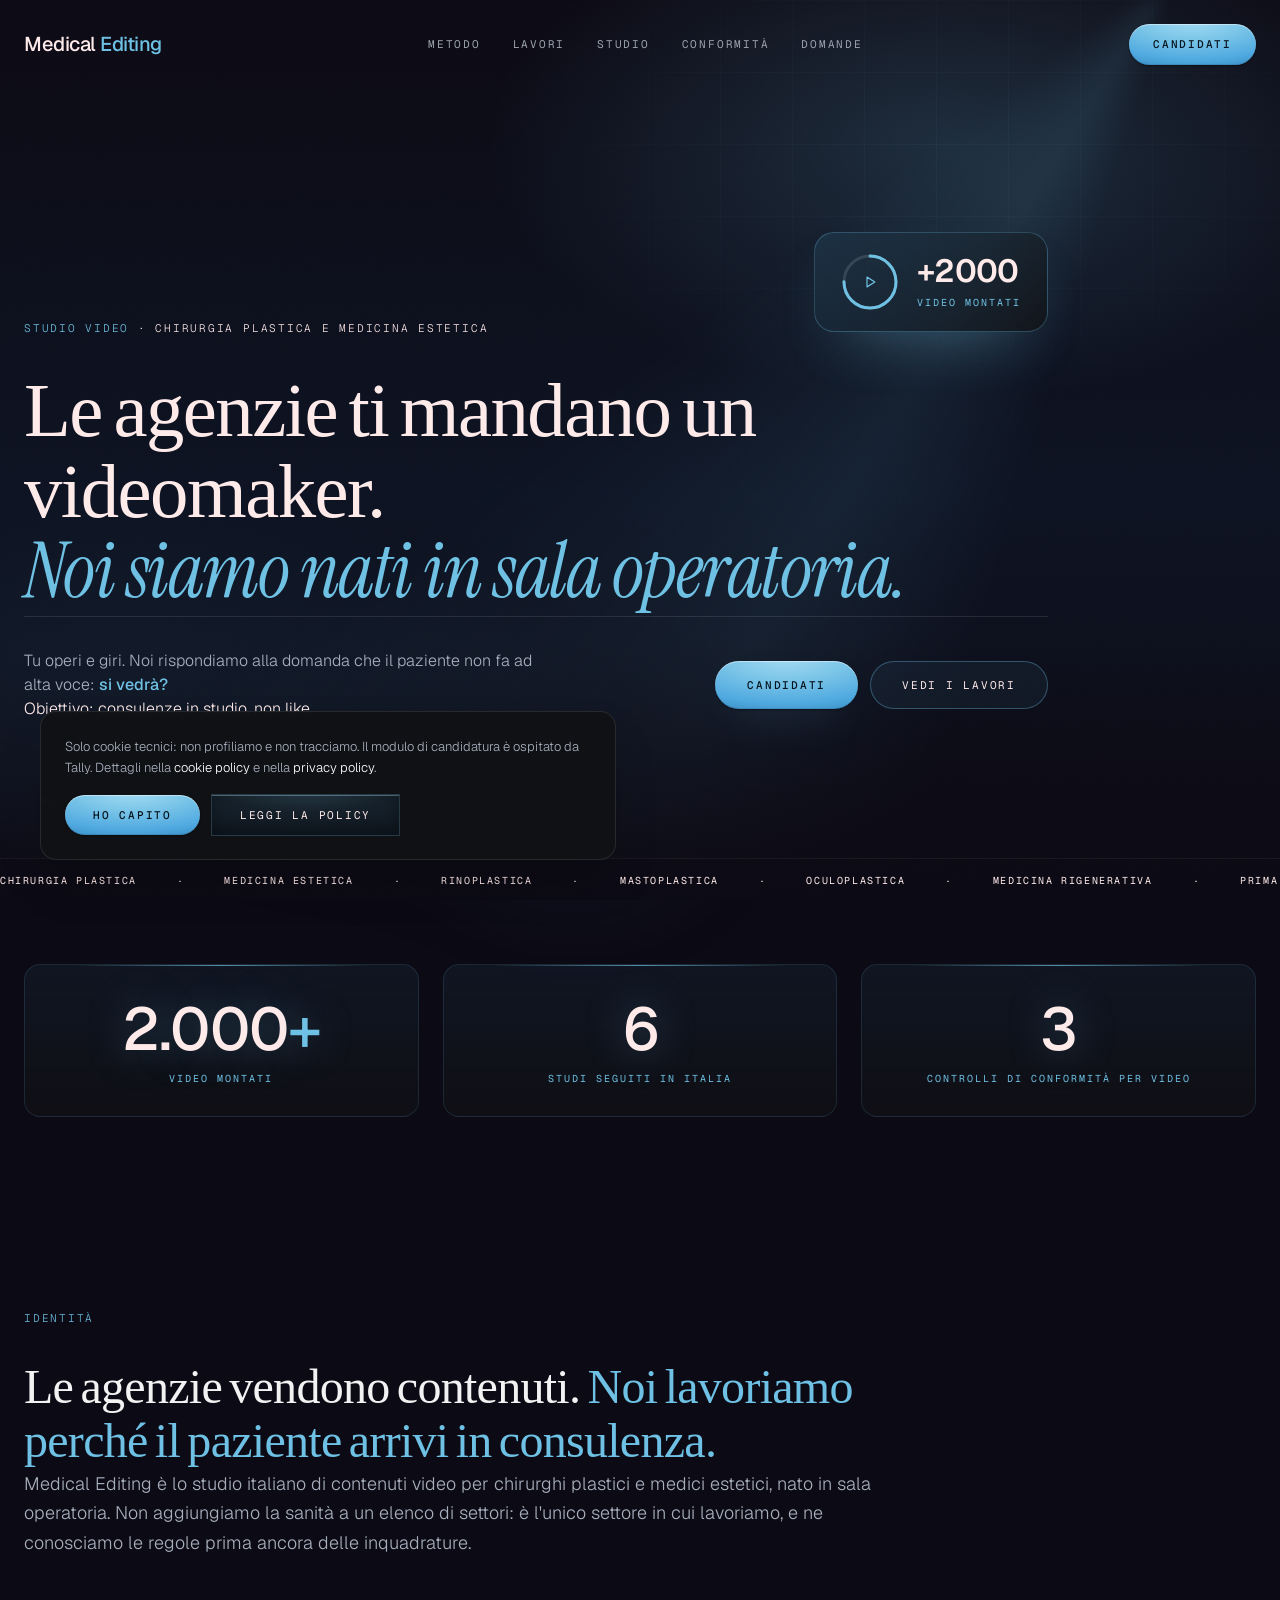
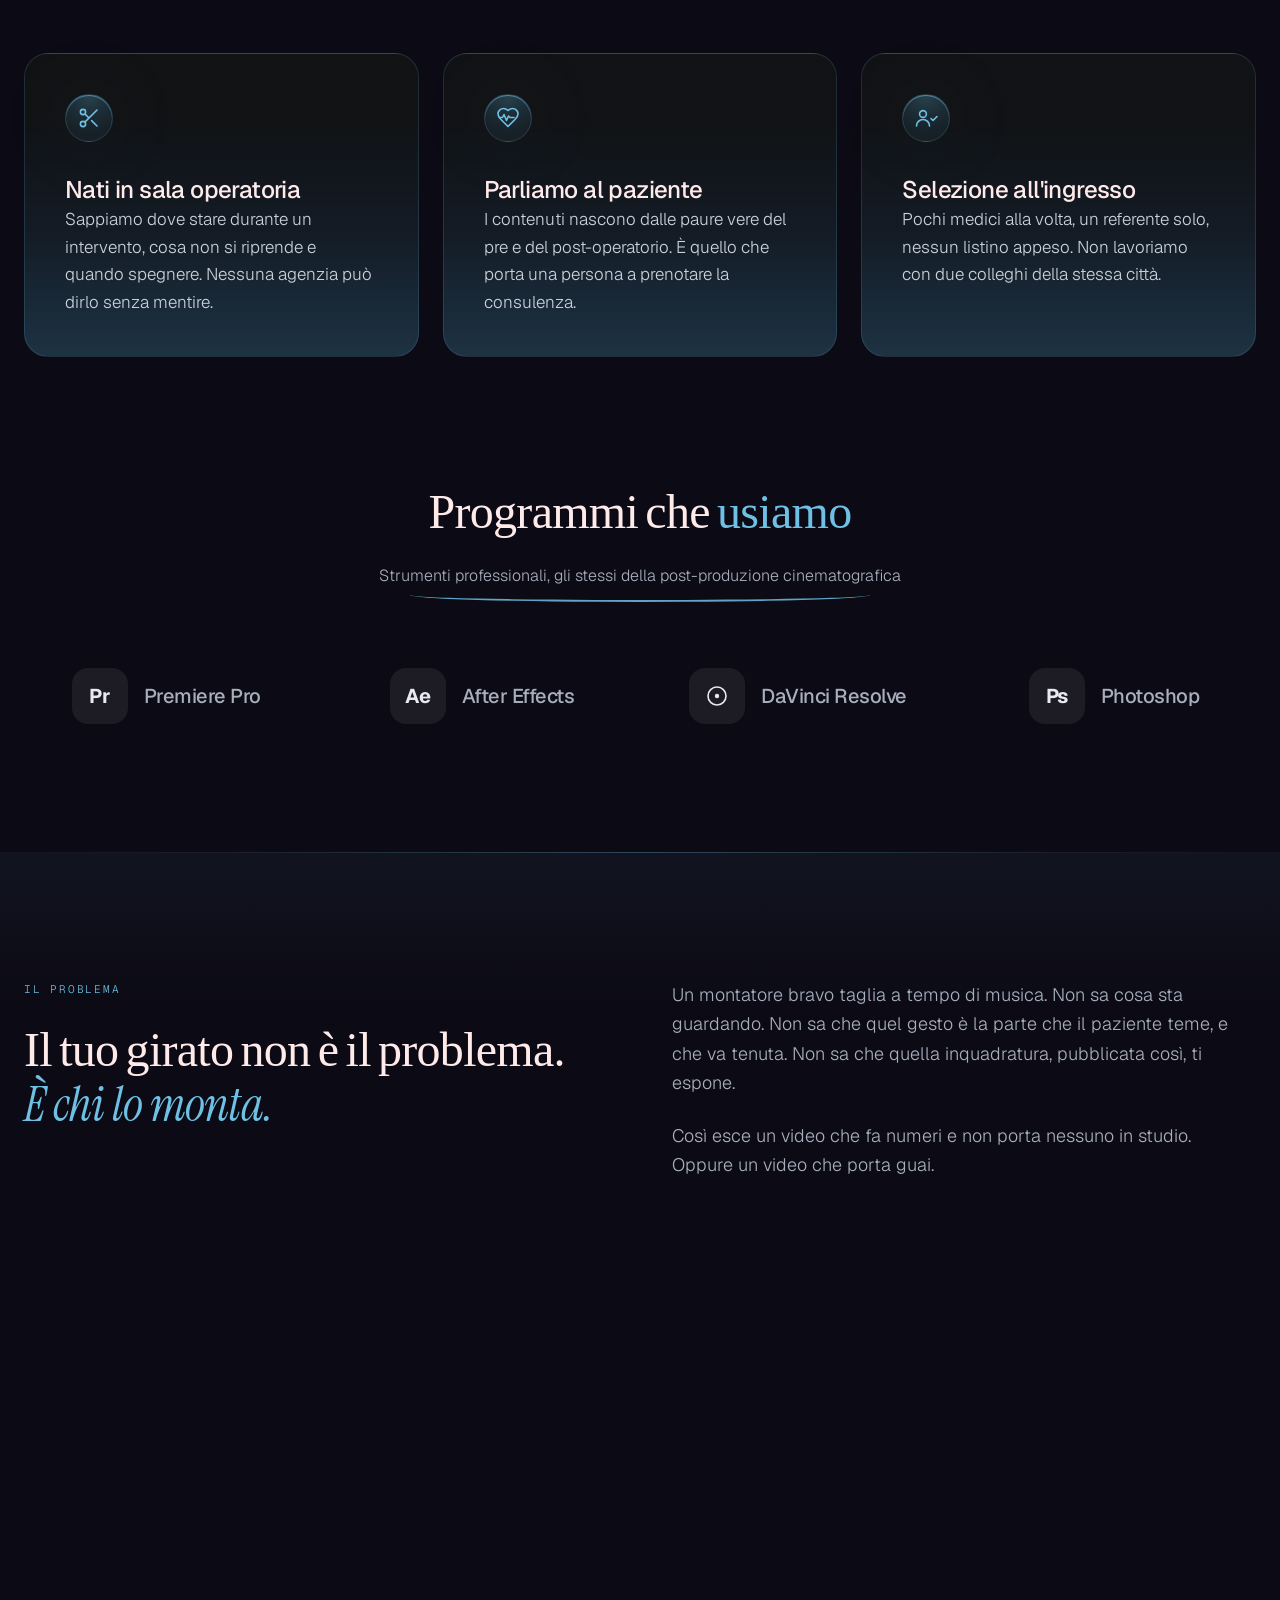
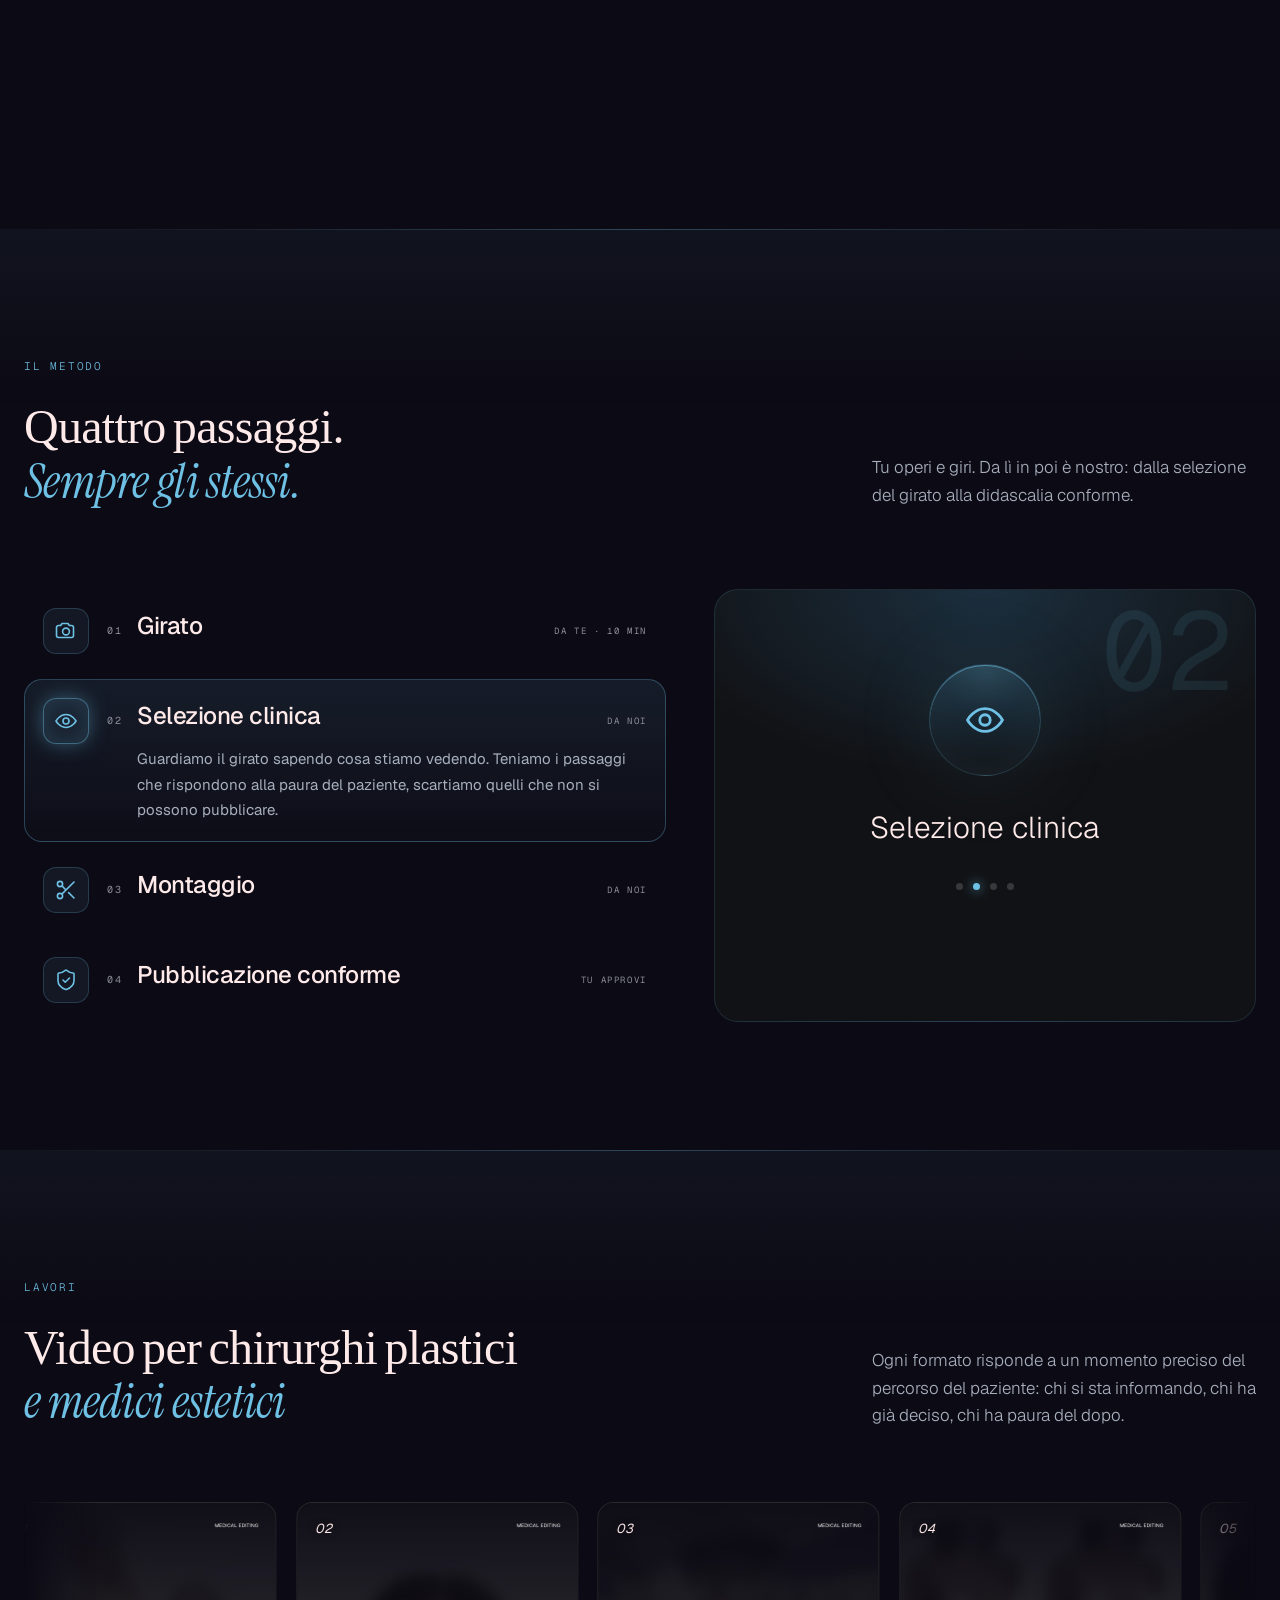
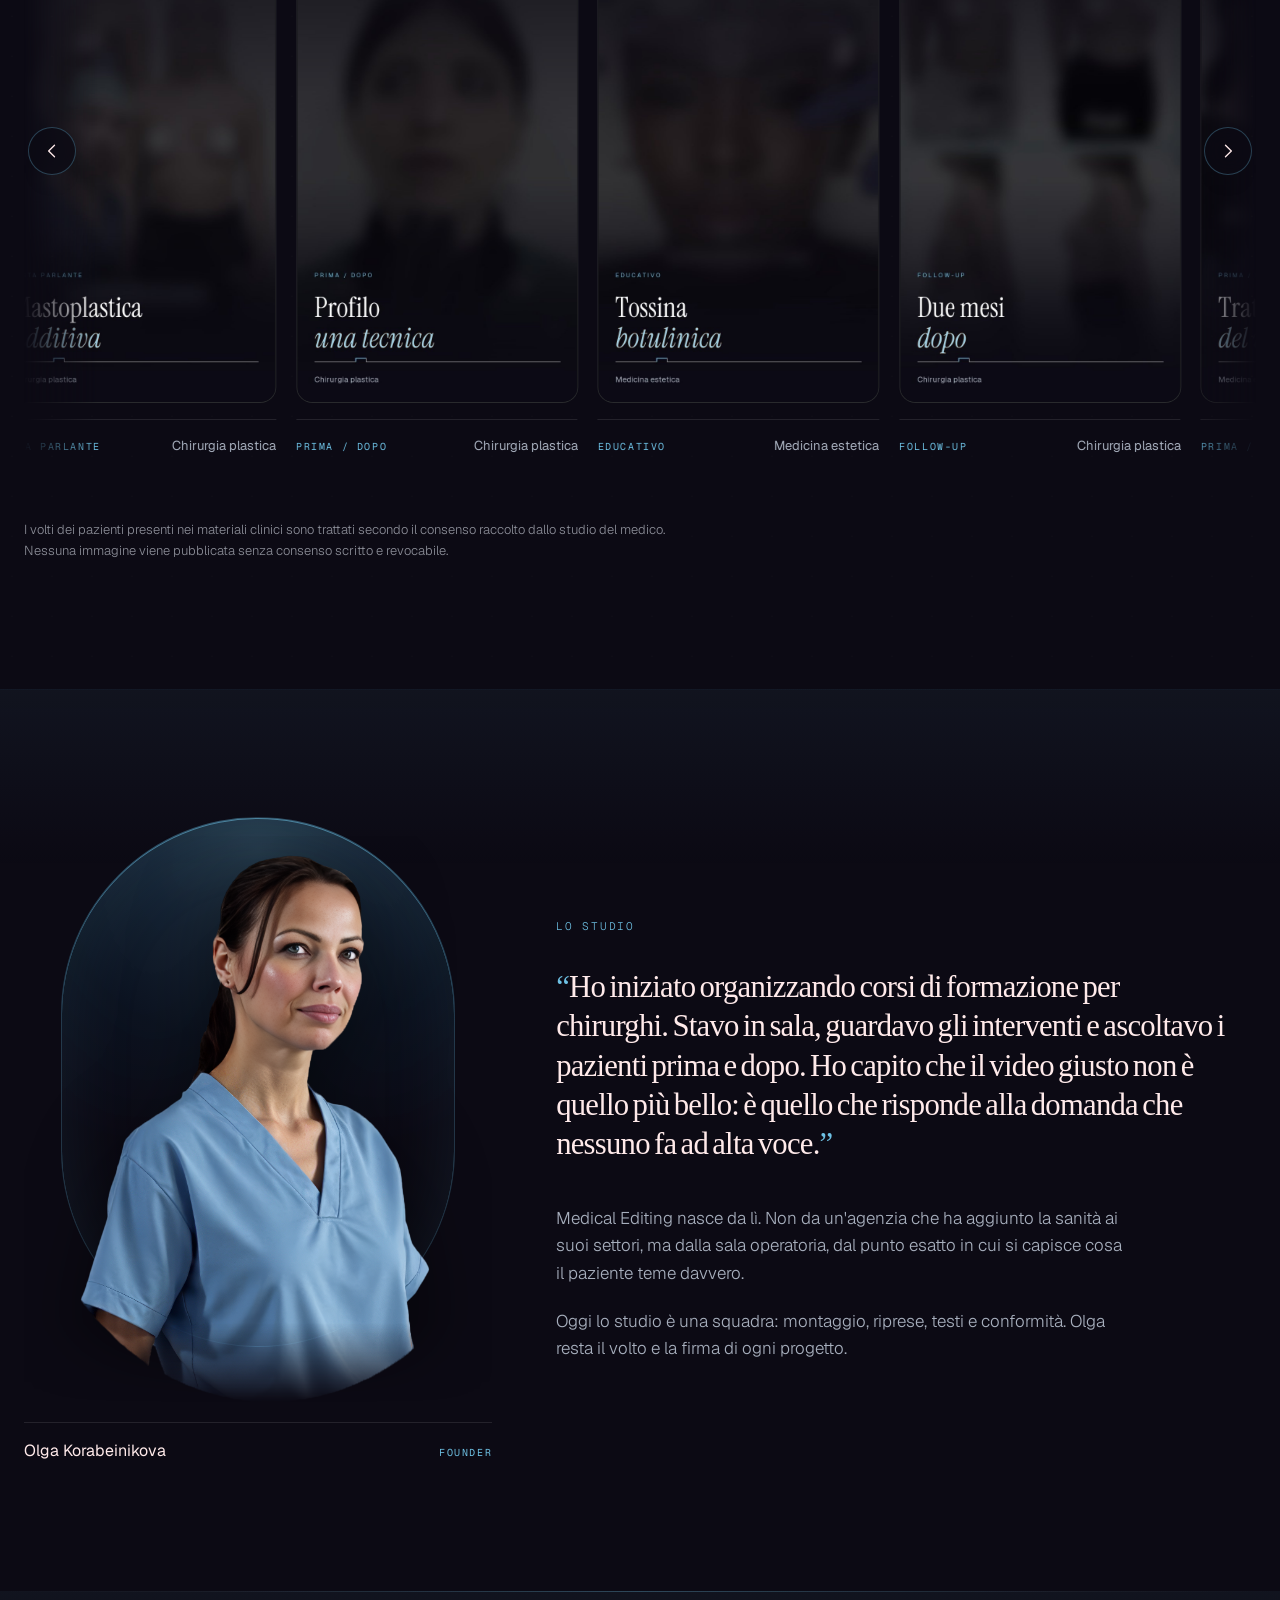
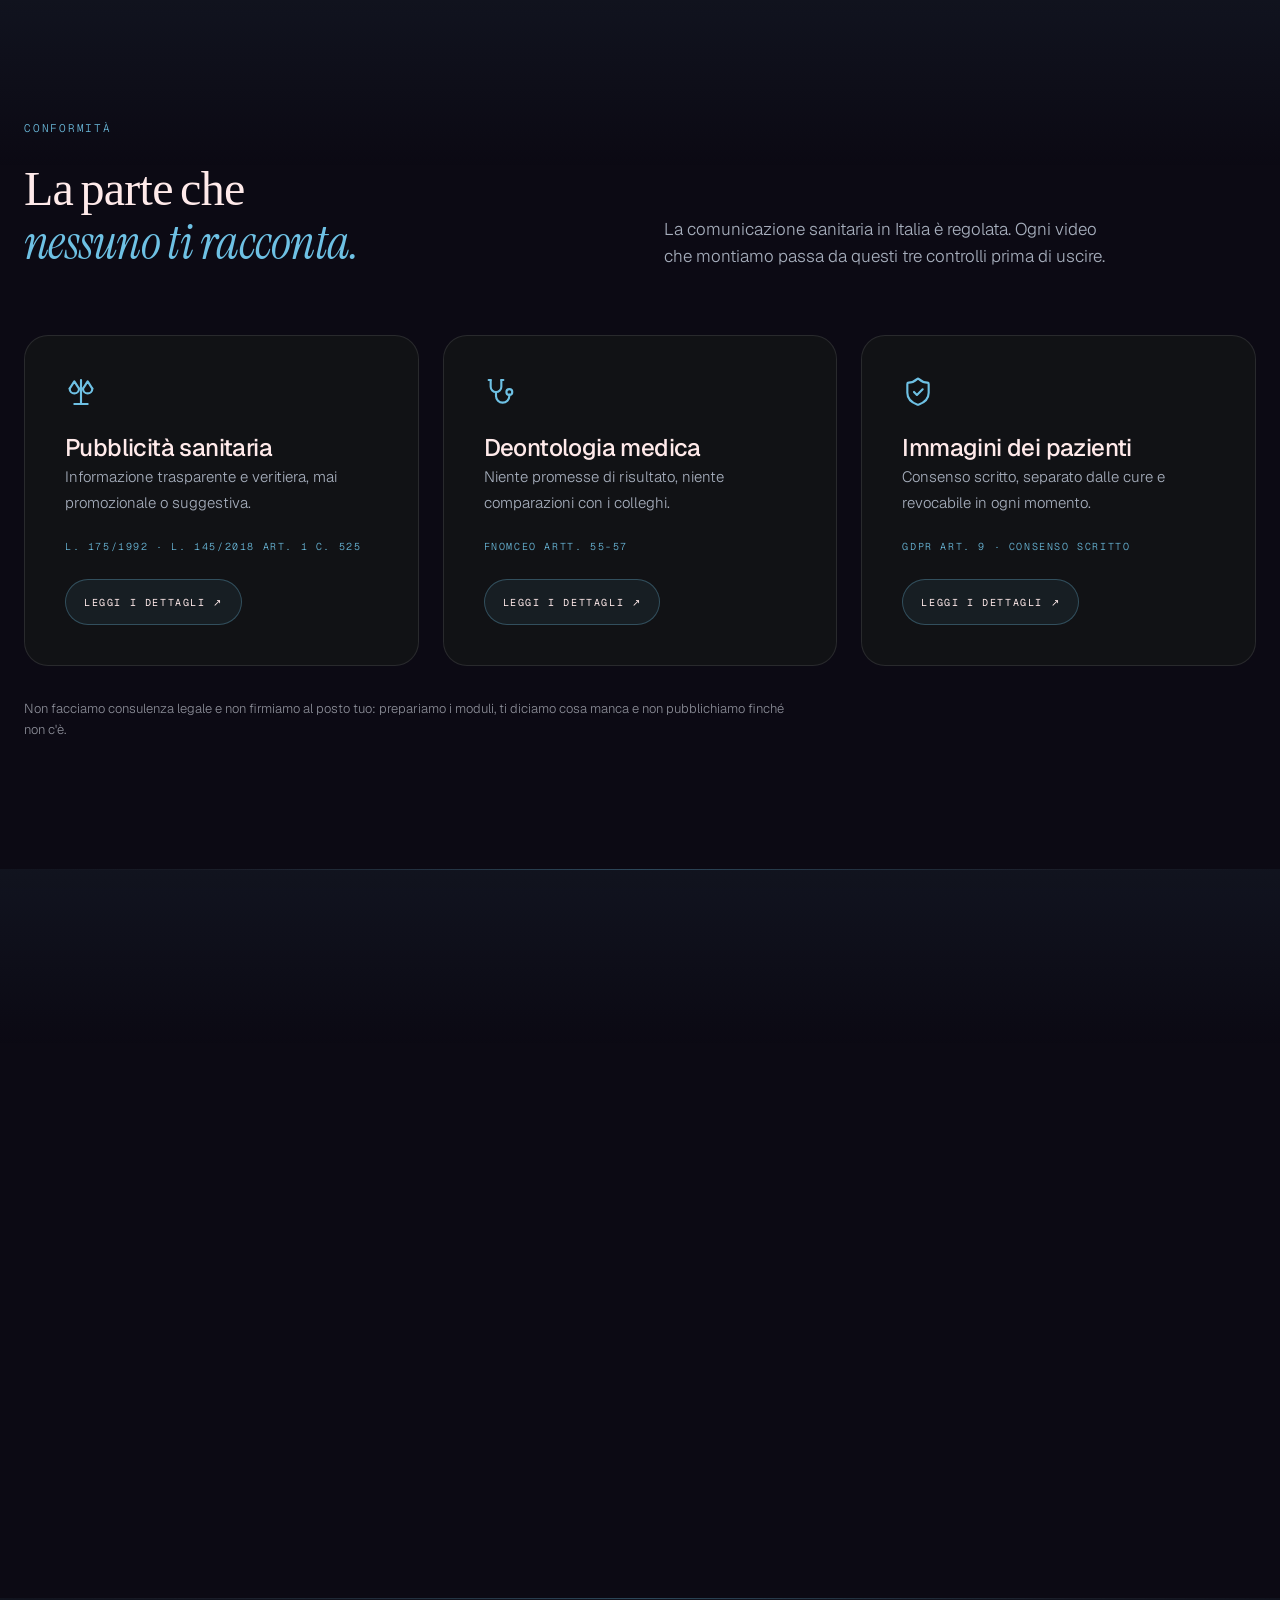
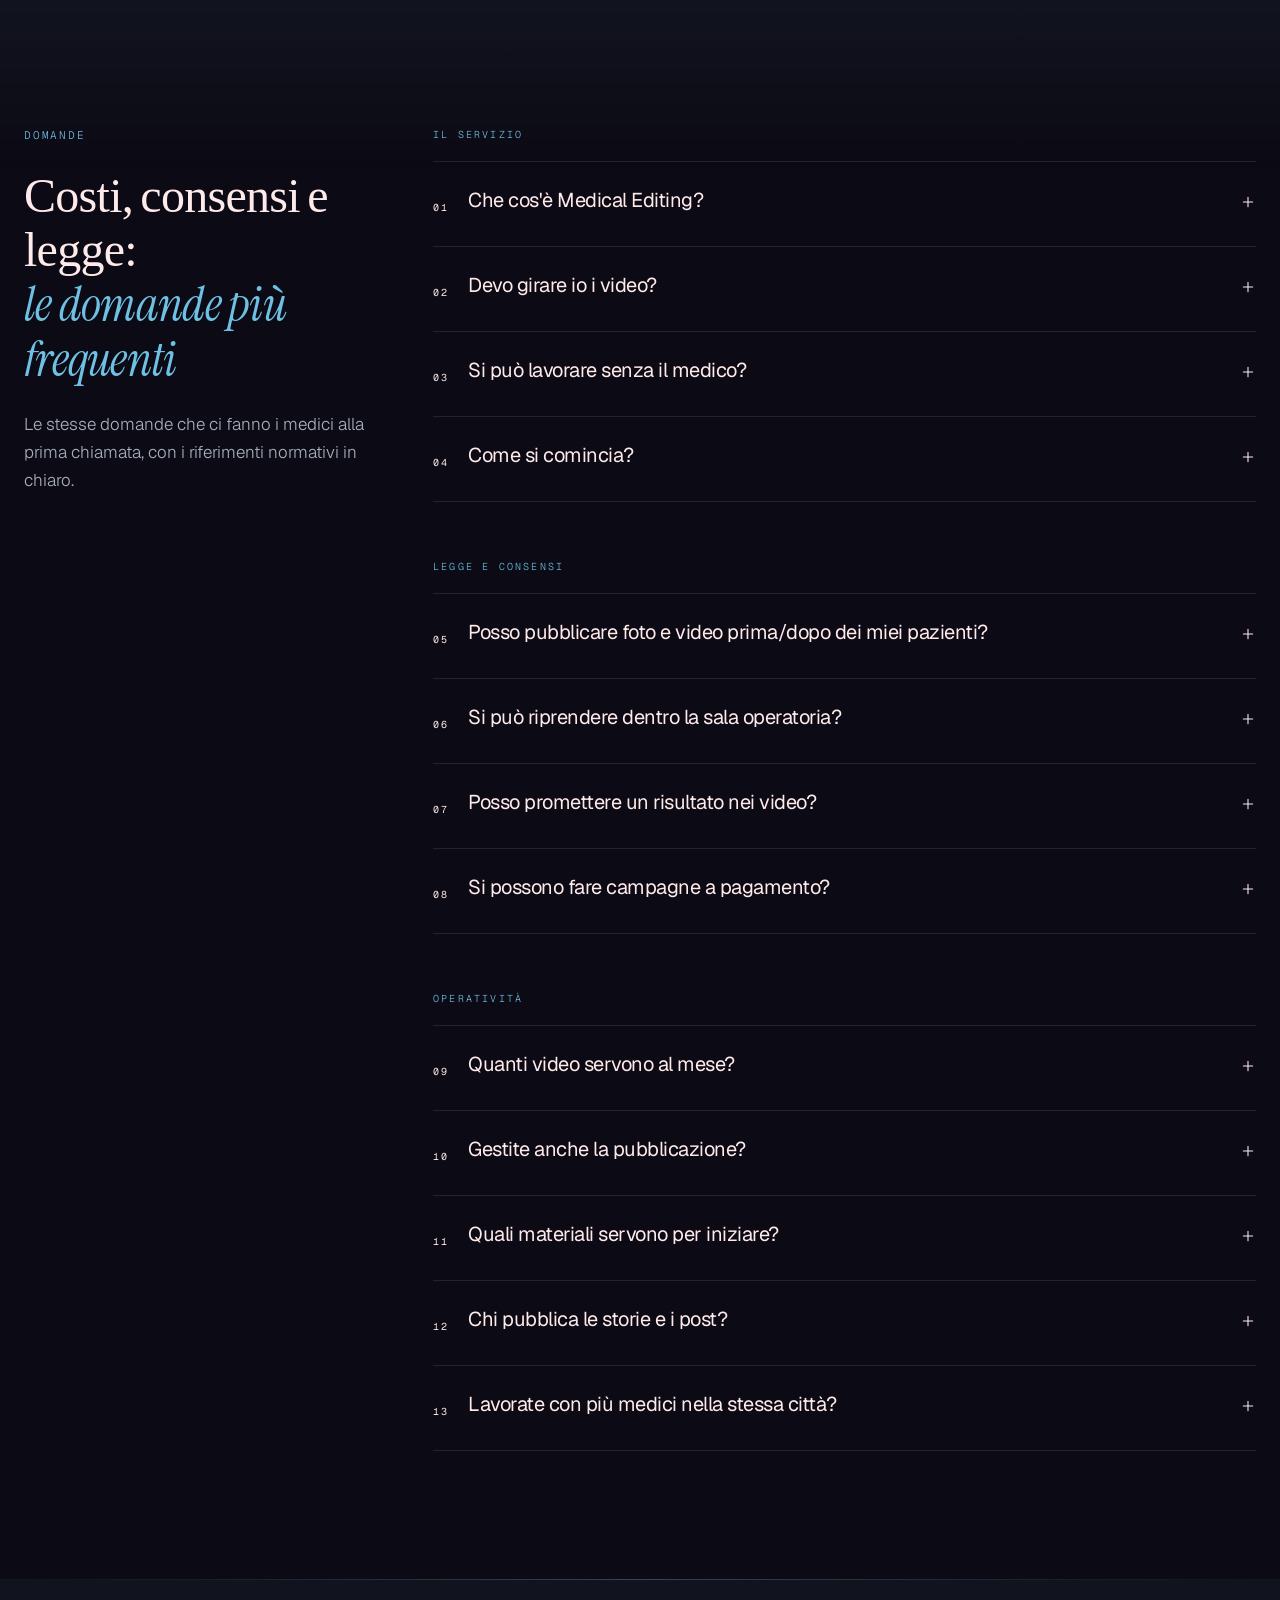
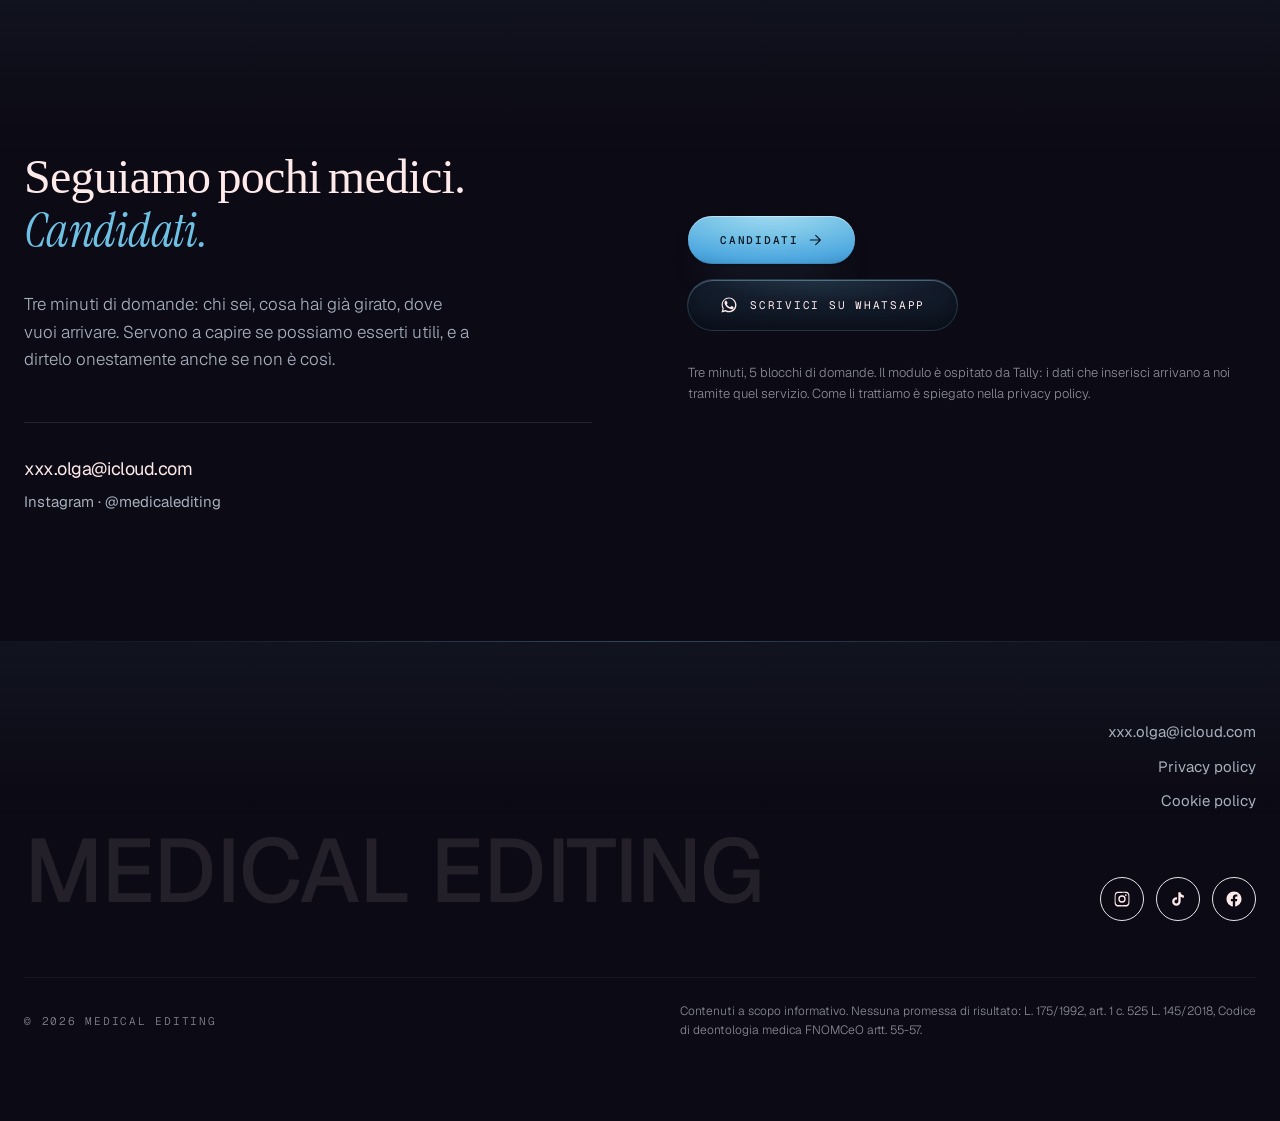
==== commit 49943cf3: "Revisione 2026-08: applicate le correzioni del capitolato del 19/08 Hero - via il video-loop (resta " ====
--- a/index.html
+++ b/index.html
@@ -22,7 +22,9 @@
     <meta name="twitter:card" content="summary_large_image">
 
     <link rel="icon" href="img/favicon.svg" type="image/svg+xml">
+    <!-- REVISIONE 2026-08 · 1.1 — niente video in hero: il preload del poster non serve piu'
     <link rel="preload" as="image" href="video/hero-loop-poster.jpg" fetchpriority="high">
+    -->
 
     <link rel="stylesheet" href="assets/css/tw.css">
 <link rel="preload" as="font" type="font/woff2" href="assets/fonts/geist-latin-wght-normal.woff2" crossorigin>
@@ -959,6 +961,493 @@
 
     </style>
 
+    <!-- ============================================================
+         REVISIONE 2026-08 — tutte le modifiche del ТЗ del 19.08.2026.
+         Blocco unico: per annullare la revisione basta togliere questo
+         <style>, lo <script id="js-revisione-2026-08"> in fondo alla
+         pagina e riattivare il video commentato nella hero.
+         ============================================================ -->
+    <style id="css-revisione-2026-08">
+
+    /* ---- 5.1 · il corsivo dei titoli non e' piu' crema: e' azzurro ---- */
+    body h1 em, body h2 em, body blockquote em { color: var(--accent); }
+
+    /* ============ 1.1 · HERO: luce di sala operatoria, niente video ============ */
+    .hero-luce {
+        position: absolute; inset: 0;
+        background:
+            radial-gradient(58% 46% at 74% 16%, rgba(110,193,228,.18) 0%, rgba(110,193,228,0) 62%),
+            radial-gradient(62% 52% at 10% 90%, rgba(36,70,95,.36) 0%, rgba(36,70,95,0) 68%),
+            linear-gradient(180deg, #0C0A14 0%, #0D1322 55%, #0C0A14 100%);
+    }
+    .hero-raggio {
+        position: absolute; inset: 0;
+        opacity: .10; filter: blur(6px);
+        background: conic-gradient(from 196deg at 92% -4%,
+            rgba(110,193,228,0) 0deg, rgba(110,193,228,.85) 16deg,
+            rgba(110,193,228,0) 38deg, rgba(110,193,228,0) 360deg);
+        transform-origin: 92% 0%;
+        animation: raggio-lento 18s ease-in-out infinite alternate;
+    }
+    @keyframes raggio-lento {
+        from { transform: rotate(-2.5deg) scale(1); }
+        to   { transform: rotate(3.5deg) scale(1.07); }
+    }
+    .hero-griglia {
+        position: absolute; inset: 0;
+        background-image:
+            linear-gradient(rgba(110,193,228,.05) 1px, transparent 1px),
+            linear-gradient(90deg, rgba(110,193,228,.05) 1px, transparent 1px);
+        background-size: 72px 72px;
+        -webkit-mask-image: radial-gradient(52% 44% at 74% 16%, #000 0%, transparent 72%);
+                mask-image: radial-gradient(52% 44% at 74% 16%, #000 0%, transparent 72%);
+    }
+
+    /* ============ 1.2 · il secondo bottone della hero: stessa forma, ghost ============ */
+    .btn-ghost {
+        border-radius: 9999px;
+        color: var(--title);
+        background: rgba(110,193,228,.06);
+        box-shadow: inset 0 0 0 1px rgba(110,193,228,.35);
+        transition: background-color .3s ease, box-shadow .3s ease,
+                    transform .25s cubic-bezier(.16,1,.3,1);
+    }
+    .btn-ghost:hover {
+        background: rgba(110,193,228,.12);
+        box-shadow: inset 0 0 0 1px rgba(110,193,228,.6);
+        transform: translateY(-1px);
+    }
+    .btn-ghost:active { transform: translateY(0) scale(.985); }
+    @media (max-width: 767px) and (pointer: coarse) { .btn-ghost { min-height: 46px; } }
+
+    /* ============ 1.3 · targa di vetro "+2000" al posto della sfera ============ */
+    /* Posizione: top 7% come chiede il ТЗ; a destra invece di "~3%" e' a filo
+       con la colonna, cosi' il bordo destro della targa cade esattamente sopra
+       la riga del titolo e sul bordo del bottone "Vedi i lavori" (scelta di
+       Salvatore, 19/08).
+       Perche' ci stia senza coprire il titolo (criterio di accettazione n. 2)
+       la zona contenuti guadagna 124 px in alto da lg in su: a 1024 px il
+       titolo e' largo 812 px e la targa 234, sulla stessa riga non ci starebbero. */
+    @media (min-width: 1024px) { .hero-inner .max-w-5xl { padding-top: 124px; } }
+    .targa-2000 {
+        position: absolute; right: 0; top: 7%; z-index: 3;
+        display: none; align-items: center; gap: 18px;
+        border-radius: 20px; padding: 20px 26px;
+        -webkit-backdrop-filter: blur(14px); backdrop-filter: blur(14px);
+        border: 1px solid rgba(110,193,228,.28);
+        background: linear-gradient(135deg, rgba(36,70,95,.42) 0%, rgba(17,18,21,.72) 100%);
+        box-shadow: 0 26px 60px -34px rgba(110,193,228,.55);
+    }
+    @media (min-width: 1024px) { .targa-2000 { display: inline-flex; } }
+    .targa-2000 .anello { width: 58px; height: 58px; flex: none; position: relative; }
+    .targa-2000 .anello svg { width: 58px; height: 58px; transform: rotate(-90deg); }
+    /* l'icona play sta DENTRO .anello: senza questa riga eredita i 58 px e la
+       rotazione dell'anello, e diventa un triangolo rivolto verso l'alto */
+    .targa-2000 .anello .play svg { width: 18px; height: 18px; transform: none; }
+    .targa-2000 .arco-dato {
+        stroke-dasharray: 163;                 /* 2 * pi * r(26) = 163.4 */
+        stroke-dashoffset: 163;
+        animation: arco-disegna 1.6s cubic-bezier(.16,1,.3,1) .35s forwards;
+    }
+    @keyframes arco-disegna { to { stroke-dashoffset: 41; } }  /* ~75% */
+    .targa-2000 .play {
+        position: absolute; inset: 0; display: grid; place-items: center;
+        color: var(--accent);
+    }
+    .targa-2000 .cifra {
+        font-size: 32px; font-weight: 600; letter-spacing: -.02em;
+        color: var(--title); line-height: 1;
+    }
+    .targa-2000 .didascalia {
+        display: block; margin-top: 6px;
+        font-family: 'Geist Mono', monospace; font-size: 10px;
+        text-transform: uppercase; letter-spacing: .2em; color: var(--accent);
+    }
+
+    /* ============ 2 · fascia statistiche: tre carte di vetro ============ */
+    .stat-griglia { display: grid; grid-template-columns: repeat(3, minmax(0,1fr)); gap: 20px; }
+    @media (min-width: 768px) { .stat-griglia { gap: 24px; } }
+    .stat-carta {
+        position: relative; border-radius: 16px; padding: 34px 16px 30px; text-align: center;
+        background: linear-gradient(180deg, rgba(36,70,95,.20), rgba(17,18,21,.65));
+        border: 1px solid rgba(110,193,228,.14);
+        transition: transform .45s cubic-bezier(.16,1,.3,1), box-shadow .45s ease;
+    }
+    .stat-carta::before {
+        content: ''; position: absolute; top: 0; left: 12%; width: 76%; height: 1px;
+        background: linear-gradient(90deg, transparent, rgba(110,193,228,.7), transparent);
+    }
+    .stat-carta:hover {
+        transform: translateY(-4px);
+        box-shadow: 0 26px 54px -30px rgba(110,193,228,.65);
+    }
+    .stat-carta .stat-eti {
+        display: block; margin-top: 12px;
+        font-family: 'Geist Mono', monospace; font-size: 10px;
+        text-transform: uppercase; letter-spacing: .2em; color: var(--accent);
+    }
+    /* La cifra: il ТЗ la vuole "come prima", cioe' 3rem sotto 768 px e 3.75rem sopra.
+       Ma il ТЗ impone anche grid-cols-3 a ogni larghezza, e "2.000+" e' una parola
+       sola: non va a capo, esce. Quindi tengo il valore del ТЗ come MASSIMO e la
+       lascio rimpicciolire solo quanto serve perche' resti dentro la carta.
+       Da ~630 px in su il massimo e' gia' raggiunto: li' vale esattamente il ТЗ. */
+    @media (max-width: 767px) {
+        .stat-carta b { font-size: min(3rem, calc(10vw - 15px)) !important; }
+    }
+    @media (max-width: 639px) {
+        .stat-carta { padding: 26px 8px 22px; }
+        .stat-carta .stat-eti { font-size: 9px; letter-spacing: .12em; }
+    }
+
+    /* ============ 3 · Identita': via il verde, entra il blu ============ */
+    .card-teal {
+        background:
+            linear-gradient(0deg, rgba(36,70,95,.62) 0%, rgba(24,48,72,.30) 42%, rgba(17,18,21,.85) 78%),
+            var(--card);
+        border: 1px solid rgba(110,193,228,.16);
+    }
+    .card-teal:hover {
+        border-color: rgba(110,193,228,.4);
+        box-shadow: 0 30px 60px -30px rgba(110,193,228,.55);
+    }
+    .teal-wash::before {
+        background:
+            radial-gradient(70% 60% at 72% 8%, rgba(36,80,116,.80) 0%, rgba(28,56,84,.42) 38%, rgba(12,10,20,0) 72%),
+            linear-gradient(180deg, rgba(28,56,84,.55) 0%, rgba(12,10,20,0) 60%);
+    }
+
+    /* ============ 4 · schema "un girato, due selezioni" ============ */
+    /* il Tailwind di questo sito e' precompilato: "md:col-span-2" e "py-16" non
+       esistono nel foglio, quindi la larghezza piena e i margini li do' qui. */
+    @media (min-width: 768px) { .schema-taglio { grid-column: 1 / -1; } }
+    .stat-sezione { padding-block: 64px; }
+    .schema-taglio {
+        border-radius: 24px; background: var(--card);
+        border: 1px solid rgba(110,193,228,.12);
+        padding: 28px 22px;
+    }
+    @media (min-width: 768px) { .schema-taglio { padding: 34px 32px; } }
+    .schema-eti {
+        font-family: 'Geist Mono', monospace; font-size: 10px;
+        text-transform: uppercase; letter-spacing: .2em;
+    }
+    .schema-linea { display: flex; align-items: flex-end; gap: 6px; height: 64px; margin-top: 14px; }
+    @media (min-width: 768px) { .schema-linea { height: 84px; } }
+    .schema-linea > span {
+        flex: 1; border-radius: 6px 6px 2px 2px; position: relative;
+        background: rgba(255,255,255,.06);
+    }
+    .seg-prugna { background: linear-gradient(180deg, #8A5570, #5A3850) !important; }
+    .seg-blu    { background: linear-gradient(180deg, rgba(110,193,228,.95), rgba(36,70,95,.9)) !important; }
+    .seg-vuoto  {
+        background: transparent !important;
+        border: 1px dashed rgba(167,175,189,.45);
+        display: grid; place-items: center;
+        color: #8B8D97; font-size: 12px;
+    }
+    .seg-rischio::after {
+        content: '!'; position: absolute; top: -20px; left: 50%; transform: translateX(-50%);
+        font-family: 'Geist Mono', monospace; font-size: 11px; font-weight: 600; color: #C08FA8;
+    }
+    .schema-nota { margin-top: 12px; font-size: 13px; line-height: 1.6; color: var(--text); }
+    .schema-legenda {
+        margin-top: 26px; padding-top: 18px; border-top: 1px solid rgba(255,255,255,.06);
+        display: flex; flex-wrap: wrap; gap: 10px 22px;
+        font-family: 'Geist Mono', monospace; font-size: 10px;
+        text-transform: uppercase; letter-spacing: .14em; color: #8B8D97;
+    }
+    .schema-legenda span { display: inline-flex; align-items: center; gap: 8px; }
+    .schema-legenda i { width: 11px; height: 11px; border-radius: 3px; display: inline-block; }
+
+    /* ============ 5.2 · Metodo: elenco a sinistra, pannello a destra ============ */
+    .metodo-griglia { display: grid; gap: 28px; }
+    @media (min-width: 1024px) { .metodo-griglia { grid-template-columns: 1fr 44%; gap: 48px; align-items: start; } }
+
+    .passo-btn {
+        width: 100%; text-align: left; display: grid;
+        grid-template-columns: auto 1fr; gap: 18px; align-items: start;
+        padding: 18px 18px; border-radius: 18px;
+        border: 1px solid transparent;
+        background: transparent; min-height: 46px;
+        transition: background .35s ease, border-color .35s ease;
+    }
+    .passo-btn + .passo-btn { margin-top: 6px; }
+    .passo-chip {
+        width: 46px; height: 46px; flex: none; border-radius: 13px;
+        display: grid; place-items: center; color: var(--accent);
+        background: rgba(110,193,228,.08);
+        border: 1px solid rgba(110,193,228,.22);
+        transition: box-shadow .35s ease, border-color .35s ease;
+    }
+    .passo-btn[aria-selected="true"] {
+        background: linear-gradient(180deg, rgba(110,193,228,.10), rgba(110,193,228,.02));
+        border-color: rgba(110,193,228,.30);
+    }
+    .passo-btn[aria-selected="true"] .passo-chip {
+        border-color: rgba(110,193,228,.45);
+        box-shadow: 0 0 22px -4px rgba(110,193,228,.6), inset 0 0 18px rgba(110,193,228,.14);
+    }
+    .passo-testa { display: flex; flex-wrap: wrap; align-items: baseline; gap: 8px 14px; }
+    .passo-n { font-family: 'Geist Mono', monospace; font-size: 10px; letter-spacing: .2em; color: #8B8D97; }
+    .passo-titolo {
+        font-family: 'Geist', sans-serif; font-weight: 500;
+        font-size: 20px; letter-spacing: -.02em; color: var(--title);
+    }
+    @media (min-width: 768px) { .passo-titolo { font-size: 24px; } }
+    .passo-meta {
+        margin-left: auto; font-family: 'Geist Mono', monospace; font-size: 9px;
+        text-transform: uppercase; letter-spacing: .18em; color: #8B8D97;
+    }
+    .passo-corpo { display: grid; grid-template-rows: 0fr; transition: grid-template-rows .45s cubic-bezier(.16,1,.3,1); }
+    .passo-corpo > span { overflow: hidden; display: block; }
+    .passo-btn[aria-selected="true"] .passo-corpo { grid-template-rows: 1fr; }
+    /* dentro un <button> ci sta solo contenuto in linea: niente <p>, uno <span> reso a blocco */
+    /* la descrizione parte sotto il TITOLO, non sotto il numero: rientro di
+       quanto misura il numero piu' il suo distacco (16 + 14 px) */
+    .passo-btn { --numero-largo: 16px; }
+    .passo-n { display: inline-block; min-width: var(--numero-largo); }
+    .passo-testo {
+        display: block; padding-top: 12px;
+        padding-left: calc(var(--numero-largo) + 14px);
+        font-size: 15px; line-height: 1.7; color: var(--text);
+    }
+
+    .metodo-pannello {
+        /* si allunga fino alla lista: altrimenti, con una descrizione aperta,
+           la colonna di sinistra scendeva 27-53 px sotto il pannello */
+        align-self: stretch;
+        display: none; position: sticky; top: 128px;
+        border-radius: 24px; min-height: 380px; overflow: hidden;
+        padding: 40px 32px;
+        background: radial-gradient(90% 62% at 50% 0%, rgba(36,70,95,.55) 0%, rgba(17,18,21,0) 70%), var(--card);
+        border: 1px solid rgba(110,193,228,.14);
+        text-align: center;
+    }
+    @media (min-width: 1024px) { .metodo-pannello { display: block; } }
+    .metodo-fantasma {
+        position: absolute; top: 14px; right: 22px;
+        font-family: 'Geist Mono', monospace; font-size: 64px; line-height: 1;
+        color: rgba(110,193,228,.10); pointer-events: none;
+    }
+    @media (min-width: 1280px) { .metodo-fantasma { font-size: 110px; top: 6px; } }
+    .metodo-sfera {
+        width: 112px; height: 112px; margin: 34px auto 0;
+        display: grid; place-items: center; color: var(--accent);
+    }
+    .metodo-sfera svg { width: 42px; height: 42px; }
+    .metodo-nome { margin-top: 26px; font-family: 'Instrument Serif', Georgia, serif; font-size: 30px; color: var(--title); }
+    .metodo-punti { margin-top: 30px; display: flex; justify-content: center; gap: 10px; }
+    .metodo-punti i {
+        width: 7px; height: 7px; border-radius: 9999px; display: inline-block;
+        background: rgba(255,255,255,.16); transition: background .3s ease, box-shadow .3s ease;
+    }
+    .metodo-punti i.attivo { background: var(--accent); box-shadow: 0 0 12px rgba(110,193,228,.9); }
+    .metodo-cambio { animation: metodo-entra .22s ease-out; }
+    @keyframes metodo-entra { from { opacity: 0; transform: translateY(8px); } to { opacity: 1; transform: none; } }
+
+    /* ============ 6 · Conformita': carta corta + finestra col dettaglio ============ */
+    .conf-riga { font-size: 15px; line-height: 1.7; color: var(--text); }
+    .btn-dettagli {
+        align-self: flex-start; border-radius: 9999px;
+        padding: 12px 18px; min-height: 46px;
+        display: inline-flex; align-items: center; gap: 8px;
+        font-family: 'Geist Mono', monospace; font-size: 10px;
+        text-transform: uppercase; letter-spacing: .16em; color: var(--title);
+        background: rgba(110,193,228,.07);
+        border: 1px solid rgba(110,193,228,.30);
+        transition: box-shadow .3s ease, border-color .3s ease, background-color .3s ease;
+    }
+    .btn-dettagli:hover {
+        border-color: rgba(110,193,228,.6);
+        background: rgba(110,193,228,.12);
+        box-shadow: 0 0 26px -8px rgba(110,193,228,.8);
+    }
+    dialog.conf-pop {
+        width: min(560px, calc(100vw - 32px)); max-width: 560px;
+        border: 1px solid rgba(110,193,228,.25); border-radius: 24px;
+        padding: 32px 28px; color: var(--text);
+        background: linear-gradient(180deg, rgba(24,34,50,.98), rgba(14,15,20,.98));
+        box-shadow: 0 50px 100px -40px rgba(0,0,0,.9);
+    }
+    dialog.conf-pop::backdrop { background: rgba(8,7,14,.72); -webkit-backdrop-filter: blur(6px); backdrop-filter: blur(6px); }
+    dialog.conf-pop[open] { animation: pop-entra .4s cubic-bezier(.16,1,.3,1); }
+    @keyframes pop-entra { from { opacity: 0; transform: translateY(16px); } to { opacity: 1; transform: none; } }
+    dialog.conf-pop h3 { font-size: 22px; letter-spacing: -.02em; color: var(--title); padding-right: 46px; }
+    dialog.conf-pop p { font-size: 15px; line-height: 1.75; margin-top: 16px; }
+    .conf-pop-chiudi {
+        position: absolute; top: 18px; right: 18px;
+        width: 44px; height: 44px; border-radius: 9999px;
+        display: grid; place-items: center; color: var(--text);
+        border: 1px solid rgba(255,255,255,.14); background: transparent;
+        transition: border-color .3s ease, color .3s ease;
+    }
+    .conf-pop-chiudi:hover { border-color: rgba(110,193,228,.6); color: var(--title); }
+    .conf-pop-norma {
+        margin-top: 22px; padding-top: 16px; border-top: 1px solid rgba(255,255,255,.08);
+        font-family: 'Geist Mono', monospace; font-size: 10px;
+        text-transform: uppercase; letter-spacing: .14em; color: var(--accent);
+    }
+    /* link alla fonte ufficiale della norma (punto 6 del ТЗ) */
+    .conf-pop-fonti { margin-top: 12px; display: grid; gap: 4px; }
+    .conf-pop-fonti a {
+        display: inline-flex; align-items: center; gap: 6px;
+        min-height: 44px; font-size: 14px; line-height: 1.5;
+        color: var(--accent) !important;
+        text-decoration: underline; text-underline-offset: 3px;
+        text-decoration-color: rgba(110,193,228,.35);
+        transition: text-decoration-color .3s ease;
+    }
+    .conf-pop-fonti a:hover { text-decoration-color: rgba(110,193,228,.9); }
+    /* testo che leggono solo gli screen reader */
+    .solo-lettori {
+        position: absolute; width: 1px; height: 1px; padding: 0; margin: -1px;
+        overflow: hidden; clip: rect(0 0 0 0); white-space: nowrap; border: 0;
+    }
+
+    /* ============ 7 · "Con chi lavoriamo": due carte compatte ============ */
+    /* il reset del tema azzera con !important il margine di TUTTI gli h2, quindi
+       il "mb-20" del titolo non arrivava e le carte gli finivano addosso */
+    .sel-griglia { margin-top: 72px; }
+    @media (max-width: 767px) { .sel-griglia { margin-top: 48px; } }
+    .sel-carta { border-radius: 24px; background: var(--card); padding: 26px 24px;
+        transition: transform .45s cubic-bezier(.16,1,.3,1), box-shadow .45s ease; }
+    .sel-carta.sel-si { border: 1px solid rgba(110,193,228,.22); }
+    .sel-carta.sel-no { border: 1px solid rgba(255,255,255,.10); }
+    .sel-carta:hover { transform: translateY(-4px); box-shadow: 0 26px 54px -30px rgba(110,193,228,.55); }
+    .sel-pillola {
+        display: inline-flex; align-items: center; border-radius: 9999px;
+        padding: 7px 14px; margin-bottom: 6px;
+        font-family: 'Geist Mono', monospace; font-size: 10px;
+        text-transform: uppercase; letter-spacing: .2em;
+    }
+    .sel-si .sel-pillola { color: var(--accent); background: rgba(110,193,228,.10); border: 1px solid rgba(110,193,228,.25); }
+    .sel-no .sel-pillola { color: #8B8D97; background: rgba(255,255,255,.05); border: 1px solid rgba(255,255,255,.12); }
+    .sel-carta li {
+        display: flex; gap: 14px; align-items: flex-start;
+        padding-block: .875rem; font-size: 15px; line-height: 1.6;
+        border-top: 1px solid rgba(255,255,255,.06);
+    }
+    .sel-carta li:first-child { border-top: 0; }
+    .sel-carta li svg { width: 16px; height: 16px; flex: none; margin-top: 3px; }
+
+    /* ============ 8 · FAQ: etichette di gruppo ============ */
+    .faq-gruppo {
+        font-family: 'Geist Mono', monospace; font-size: 10px;
+        text-transform: uppercase; letter-spacing: .22em; color: var(--accent);
+    }
+    .faq-gruppo + details { border-top: 1px solid rgba(255,255,255,.10); }
+
+    /* ============ Lavori · frecce avanti e indietro ============
+       Il nastro scorreva da solo e basta: senza comandi non si torna indietro.
+       Ora e' una fila che si trascina, con due frecce. Tolte anche le copie che
+       servivano al giro infinito: erano 10 video invece di 5, e il browser ne
+       annullava meta' (per questo non tutte le card si accendevano). */
+    .reels-guscio { position: relative; }
+    /* giostra ad anello: la fila si sposta di una clip per volta e non finisce mai */
+    .reels-vista.con-frecce { overflow: hidden; }
+    .reels-vista.con-frecce .reels-nastro {
+        animation: none !important;
+        will-change: transform;
+        touch-action: pan-y;
+        cursor: grab;
+    }
+    .reels-vista.con-frecce .reels-nastro.in-mano { cursor: grabbing; }
+
+    .reels-freccia {
+        position: absolute; top: 44%; transform: translateY(-50%); z-index: 5;
+        width: 48px; height: 48px; border-radius: 9999px;
+        display: grid; place-items: center;
+        color: var(--title);
+        background: rgba(12,10,20,.72);
+        -webkit-backdrop-filter: blur(10px); backdrop-filter: blur(10px);
+        border: 1px solid rgba(110,193,228,.30) !important;
+        box-shadow: 0 18px 40px -22px rgba(0,0,0,.9);
+        transition: background-color .3s ease, border-color .3s ease;
+    }
+    .reels-freccia svg { width: 20px; height: 20px; }
+    .reels-freccia--prec { left: 4px; }
+    .reels-freccia--succ { right: 4px; }
+    .reels-freccia:hover {
+        background: rgba(110,193,228,.14);
+        border-color: rgba(110,193,228,.65) !important;
+    }
+    @media (max-width: 767px) { .reels-freccia { width: 44px; height: 44px; } }
+
+    /* ============ 9 · tocco >= 44 px, a qualunque larghezza ============
+       Il ТЗ chiede zone di tocco >= 44 px senza limiti di breakpoint. La regola
+       gia' nel foglio si ferma a 767 px, ma i link della barra compaiono solo da
+       768 px in su: su un tablet touch restavano alti ~17 px. */
+    @media (pointer: coarse) {
+        #main-nav a, .footer a, .apply__links a, .logo {
+            display: inline-flex; align-items: center; min-height: 44px;
+        }
+    }
+
+    /* ============ 9 · chi non vuole movimento non lo vede ============ */
+
+    /* ============================================================
+       REVISIONE 2026-08 · rientro dal "reset anti-tema"
+       Piu' su nel foglio c'e' un blocco che, per difendere la pagina dal tema
+       WordPress, impone con !important font e colore a body/p/span/button/li.
+       Quel blocco si mangiava il monospaziato, i colori e i bordi degli elementi
+       nuovi di questa revisione. Qui glieli ridiamo, solo a loro.
+       ============================================================ */
+
+    /* micro-etichette: devono restare monospaziate come tutte le altre del sito */
+    .targa-2000 .didascalia, .targa-2000 .didascalia *,
+    .stat-carta .stat-eti, .stat-carta .stat-eti *,
+    .schema-eti, .schema-legenda, .schema-legenda *,
+    .passo-n, .passo-meta, .metodo-fantasma,
+    .btn-dettagli, .conf-pop-norma,
+    .sel-pillola, .faq-gruppo {
+        font-family: 'Geist Mono', monospace !important;
+    }
+
+    /* la terza carta statistiche ha due <span> annidati (versione corta e lunga):
+       senza questa riga il reset ricolora e sminuscola solo quella */
+    .stat-carta .stat-eti * { color: inherit !important; text-transform: inherit !important; }
+
+    /* maiuscolo. Il ТЗ lo chiede ai punti 1.3, 2, 5.2, 6, 7, 8 e scrive la
+       didascalia come «VIDEO MONTATI». Non e' una scelta nuova: il foglio
+       originale gia' dichiara "text-transform: uppercase" su .font-mono-me —
+       era il reset anti-tema che lo spegneva con !important. Qui lo riaccendo
+       sia sulle etichette nuove sia su quelle vecchie, cosi' la pagina resta
+       coerente e torna il carattere voluto dal progetto. */
+    body .font-mono-me, body .font-mono-me *,
+    .targa-2000 .didascalia, .stat-carta .stat-eti, .passo-meta,
+    .btn-dettagli, .sel-pillola, .faq-gruppo, .scorri span,
+    .schema-legenda, .schema-legenda * {
+        text-transform: uppercase !important;
+    }
+    /* "Scorri" ha la stessa misura e spaziatura delle altre micro-etichette
+       ma non aveva la classe: lo riporto nella stessa famiglia */
+    .scorri span { font-family: 'Geist Mono', monospace !important; }
+
+    /* colori che il reset spingeva a bianco */
+    .metodo-fantasma { color: rgba(110,193,228,.10) !important; }
+    .passo-chip, .metodo-sfera { color: var(--accent) !important; }
+    .passo-n, .passo-meta { color: #8B8D97 !important; }
+    .passo-testo { color: var(--text) !important; }
+    .seg-vuoto { color: #8B8D97 !important; }
+
+    /* bordi: "body button { border: 0 !important }" li azzerava tutti e tre */
+    .passo-btn { border: 1px solid transparent !important; }
+    .passo-btn[aria-selected="true"] { border-color: rgba(110,193,228,.30) !important; }
+    .btn-dettagli { border: 1px solid rgba(110,193,228,.30) !important; }
+    .btn-dettagli:hover { border-color: rgba(110,193,228,.6) !important; }
+    .conf-pop-chiudi { border: 1px solid rgba(255,255,255,.14) !important; }
+    .conf-pop-chiudi:hover { border-color: rgba(110,193,228,.6) !important; }
+
+    @media (prefers-reduced-motion: reduce) {
+        .hero-raggio { animation: none; }
+        .targa-2000 .arco-dato { animation: none; stroke-dashoffset: 41; }
+        .stat-carta, .sel-carta, .btn-ghost, .passo-btn, .passo-corpo { transition: none; }
+        .stat-carta:hover, .sel-carta:hover, .btn-ghost:hover { transform: none; }
+        .metodo-cambio { animation: none; }
+        dialog.conf-pop[open] { animation: none; }
+    }
+    </style>
+
     <!-- GEO: dati strutturati. Le AI citano fatti, non slogan. -->
     <script type="application/ld+json">
     {
@@ -976,7 +1465,7 @@
           "founder": { "@id": "https://www.medicalediting.it/#founder" },
           "areaServed": { "@type": "Country", "name": "Italia" },
           "sameAs": [
-              "https://www.instagram.com/medicalediting/",
+              "https://www.instagram.com/medicaledit_/",
               "https://www.tiktok.com/@medicalediting",
               "https://www.facebook.com/medicalediting"
             ],
@@ -1069,24 +1558,40 @@
 
     <!-- ======================= HERO ======================= -->
     <section id="top" data-amb="azzurro" class="relative min-h-screen flex items-center justify-center overflow-hidden pt-32 pb-28">
-        <!-- Atmosfera: loop anatomico 3D, nessun paziente riconoscibile -->
+        <!-- REVISIONE 2026-08 · 1.1 — Atmosfera: luce di sala operatoria, solo CSS.
+             Il loop anatomico 3D resta nel repository (video/hero-loop.mp4) e qui sotto
+             commentato: per tornare indietro basta togliere i commenti. -->
         <div class="hero-media absolute inset-0 z-0 pointer-events-none select-none will-change-transform">
+            <!-- REVISIONE 2026-08 · video disattivato, conservato per un eventuale ritorno
             <video class="w-full h-full object-cover opacity-40" poster="video/hero-loop-poster.jpg" autoplay loop muted playsinline preload="metadata" aria-hidden="true" tabindex="-1">
                 <source src="video/hero-loop.mp4" type="video/mp4">
             </video>
             <div class="absolute inset-0 z-10" style="background: radial-gradient(120% 90% at 70% 20%, transparent 0%, rgba(12,10,20,0.72) 55%, rgba(12,10,20,0.97) 100%)"></div>
+            -->
+            <div class="hero-luce" aria-hidden="true"></div>
+            <div class="hero-raggio" aria-hidden="true"></div>
+            <div class="hero-griglia" aria-hidden="true"></div>
             <div class="absolute inset-x-0 bottom-0 h-64 z-10" style="background: linear-gradient(to top, var(--bg), transparent)"></div>
         </div>
 
         <!-- bolla luminosa: è l'elemento grafico del sito originale -->
         <div class="hero-inner container mx-auto px-6 relative z-20">
             <div class="max-w-5xl relative">
-                <!-- il numero, accanto al claim -->
-                <div class="bolla-hero hidden lg:grid sfera h-[190px] w-[190px] place-items-center text-center reveal">
-                    <div>
-                        <b class="block text-[40px] font-semibold tracking-tight" style="color: var(--accent)">+2000</b>
-                        <span class="mt-2 block text-[13px]" style="color: var(--accent); opacity: .85">Video montati</span>
-                    </div>
+                <!-- REVISIONE 2026-08 · 1.3 — targa di vetro al posto della sfera 190x190 -->
+                <div class="targa-2000 reveal" role="figure" aria-label="Oltre 2000 video montati">
+                    <span class="anello" aria-hidden="true">
+                        <svg viewBox="0 0 58 58" fill="none">
+                            <circle cx="29" cy="29" r="26" stroke="rgba(255,255,255,0.12)" stroke-width="3"/>
+                            <circle class="arco-dato" cx="29" cy="29" r="26" stroke="#6EC1E4" stroke-width="3" stroke-linecap="round"/>
+                        </svg>
+                        <span class="play">
+                            <svg viewBox="0 0 24 24" fill="none" stroke="currentColor" stroke-width="1.6" stroke-linecap="round" stroke-linejoin="round" class="w-[18px] h-[18px]"><path d="M8 5.5 18.5 12 8 18.5z"/></svg>
+                        </span>
+                    </span>
+                    <span>
+                        <b class="cifra">+2000</b>
+                        <span class="didascalia">Video montati</span>
+                    </span>
                 </div>
 
                 <div class="reveal">
@@ -1113,7 +1618,8 @@
                         <a href="#candidati" class="btn-glow inline-flex items-center gap-2 px-8 py-4 rounded-full font-mono-me text-[11px] uppercase tracking-[0.16em] font-medium whitespace-nowrap">
                             Candidati
                         </a>
-                        <a href="#lavori" class="btn-arc inline-flex items-center gap-2 px-8 py-4 font-mono-me text-[11px] uppercase tracking-[0.16em] whitespace-nowrap">
+                        <!-- REVISIONE 2026-08 · 1.2 — stessa forma del primario, riempimento ghost -->
+                        <a href="#lavori" class="btn-ghost inline-flex items-center gap-2 px-8 py-4 rounded-full font-mono-me text-[11px] uppercase tracking-[0.16em] whitespace-nowrap">
                             Vedi i lavori
                         </a>
                     </div>
@@ -1134,19 +1640,20 @@
 
     <!-- ======================= NUMERI ======================= -->
     <!-- ⚠️ 2.000 e 45 vengono dai contatori del sito originale: confermare con Olga -->
-    <section class="border-y border-white/5">
-        <div class="container mx-auto px-6 grid grid-cols-1 sm:grid-cols-3 divide-y sm:divide-y-0 sm:divide-x divide-white/5">
-            <div class="reveal py-10 text-center">
+    <!-- REVISIONE 2026-08 · 2 — le cifre nude diventano tre carte di vetro -->
+    <section class="stat-sezione">
+        <div class="container mx-auto px-6 stat-griglia">
+            <div class="reveal stat-carta">
                 <b class="block text-5xl md:text-6xl font-medium tracking-tight" style="text-shadow: 0 0 40px rgba(110,193,228,0.35)" data-conta="2000">2.000<span style="color: var(--accent)">+</span></b>
-                <span class="block mt-3 font-mono-me text-[10px] uppercase tracking-[0.2em] text-[#8B8D97]">Video montati</span>
+                <span class="stat-eti">Video montati</span>
             </div>
-            <div class="reveal py-10 text-center" style="transition-delay: 100ms;">
+            <div class="reveal stat-carta" style="transition-delay: 100ms;">
                 <b class="block text-5xl md:text-6xl font-medium tracking-tight" style="text-shadow: 0 0 40px rgba(110,193,228,0.35)" data-conta="6">6</b>
-                <span class="block mt-3 font-mono-me text-[10px] uppercase tracking-[0.2em] text-[#8B8D97]">Studi seguiti in Italia</span>
+                <span class="stat-eti">Studi seguiti in Italia</span>
             </div>
-            <div class="reveal py-10 text-center" style="transition-delay: 200ms;">
+            <div class="reveal stat-carta" style="transition-delay: 200ms;">
                 <b class="block text-5xl md:text-6xl font-medium tracking-tight" style="text-shadow: 0 0 40px rgba(110,193,228,0.35)" data-conta="3">3</b>
-                <span class="block mt-3 font-mono-me text-[10px] uppercase tracking-[0.2em] text-[#8B8D97]"><span class="sm:hidden">Controlli per video</span><span class="hidden sm:inline">Controlli di conformità per video</span></span>
+                <span class="stat-eti"><span class="sm:hidden">Controlli per video</span><span class="hidden sm:inline">Controlli di conformità per video</span></span>
             </div>
         </div>
     </section>
@@ -1244,6 +1751,45 @@
                     Così esce un video che fa numeri e non porta nessuno in studio. Oppure un video che porta guai.
                 </p>
             </div>
+
+            <!-- REVISIONE 2026-08 · 4 — stesso girato, due selezioni. Solo HTML/CSS. -->
+            <div class="reveal md:col-span-2 schema-taglio" style="transition-delay: 200ms;">
+                <div>
+                    <p class="schema-eti" style="color: #C08FA8">Montatore generico</p>
+                    <div class="schema-linea" aria-hidden="true">
+                        <span class="seg-prugna" style="height: 46%"></span>
+                        <span style="height: 22%"></span>
+                        <span class="seg-prugna" style="height: 72%"></span>
+                        <span style="height: 30%"></span>
+                        <span class="seg-prugna seg-rischio" style="height: 100%"></span>
+                        <span style="height: 26%"></span>
+                        <span class="seg-prugna" style="height: 58%"></span>
+                        <span style="height: 34%"></span>
+                    </div>
+                    <p class="schema-nota">taglia a tempo di musica → fa numeri, nessuna consulenza</p>
+                </div>
+
+                <div class="mt-8">
+                    <p class="schema-eti" style="color: var(--accent)">Selezione clinica</p>
+                    <div class="schema-linea" aria-hidden="true">
+                        <span style="height: 30%"></span>
+                        <span class="seg-blu" style="height: 64%"></span>
+                        <span style="height: 26%"></span>
+                        <span class="seg-blu" style="height: 88%"></span>
+                        <span class="seg-vuoto" style="height: 100%">✕</span>
+                        <span class="seg-blu" style="height: 54%"></span>
+                        <span style="height: 24%"></span>
+                        <span class="seg-blu" style="height: 76%"></span>
+                    </div>
+                    <p class="schema-nota">tiene ciò che il paziente teme → porta in consulenza</p>
+                </div>
+
+                <div class="schema-legenda">
+                    <span><i style="background: linear-gradient(180deg, rgba(110,193,228,.95), rgba(36,70,95,.9))"></i>risponde alla paura del paziente</span>
+                    <span><i style="background: linear-gradient(180deg, #8A5570, #5A3850)"></i>fa solo numeri</span>
+                    <span><i style="border: 1px dashed rgba(167,175,189,.55)"></i>✕ non pubblicabile: scartato</span>
+                </div>
+            </div>
         </div>
     </section>
 
@@ -1260,32 +1806,71 @@
                 </p>
             </div>
 
-            <ol>
-                <li class="reveal step-row grid md:grid-cols-[auto_minmax(0,22%)_minmax(0,1fr)_auto] md:items-baseline gap-6 md:gap-12 border-t border-white/10 py-10 md:py-12 px-2 -mx-2 rounded-xl group">
-                    <span class="step-n font-mono-me text-[11px] tracking-[0.2em] inline-block" style="color: var(--mute-2)">01</span>
-                    <h3 class="text-3xl md:text-4xl tracking-tight transition-colors duration-500 group-hover:text-[#6EC1E4]">Girato</h3>
-                    <p class="leading-relaxed" style="color: var(--text)">Ci mandi il materiale grezzo: sala, studio, follow-up, testa parlante. Anche dal telefono. Ti diciamo cosa serve e cosa no, prima che tu perda tempo a girarlo.</p>
-                    <span class="step-meta font-mono-me text-[10px] uppercase tracking-[0.18em] text-[#8B8D97] inline-block">Da te · 10 minuti</span>
-                </li>
-                <li class="reveal step-row grid md:grid-cols-[auto_minmax(0,22%)_minmax(0,1fr)_auto] md:items-baseline gap-6 md:gap-12 border-t border-white/10 py-10 md:py-12 px-2 -mx-2 rounded-xl group">
-                    <span class="step-n font-mono-me text-[11px] tracking-[0.2em] inline-block" style="color: var(--mute-2)">02</span>
-                    <h3 class="text-3xl md:text-4xl tracking-tight transition-colors duration-500 group-hover:text-[#6EC1E4]">Selezione clinica</h3>
-                    <p class="leading-relaxed" style="color: var(--text)">Guardiamo il girato sapendo cosa stiamo vedendo. Teniamo i passaggi che rispondono alla paura del paziente, scartiamo quelli che non si possono pubblicare.</p>
-                    <span class="step-meta font-mono-me text-[10px] uppercase tracking-[0.18em] text-[#8B8D97] inline-block">Da noi</span>
-                </li>
-                <li class="reveal step-row grid md:grid-cols-[auto_minmax(0,22%)_minmax(0,1fr)_auto] md:items-baseline gap-6 md:gap-12 border-t border-white/10 py-10 md:py-12 px-2 -mx-2 rounded-xl group">
-                    <span class="step-n font-mono-me text-[11px] tracking-[0.2em] inline-block" style="color: var(--mute-2)">03</span>
-                    <h3 class="text-3xl md:text-4xl tracking-tight transition-colors duration-500 group-hover:text-[#6EC1E4]">Montaggio</h3>
-                    <p class="leading-relaxed" style="color: var(--text)">Ritmo, sottotitoli, grafiche del tuo studio, anonimizzazione dei volti dove serve. Formato verticale per i social, orizzontale per sito e sala d'attesa.</p>
-                    <span class="step-meta font-mono-me text-[10px] uppercase tracking-[0.18em] text-[#8B8D97] inline-block">Da noi</span>
-                </li>
-                <li class="reveal grid md:grid-cols-[auto_minmax(0,22%)_minmax(0,1fr)_auto] md:items-baseline gap-6 md:gap-12 border-y border-white/10 py-10 md:py-12 group">
-                    <span class="step-n font-mono-me text-[11px] tracking-[0.2em] inline-block" style="color: var(--mute-2)">04</span>
-                    <h3 class="text-3xl md:text-4xl tracking-tight transition-colors duration-500 group-hover:text-[#6EC1E4]">Pubblicazione conforme</h3>
-                    <p class="leading-relaxed" style="color: var(--text)">Calendario, didascalie senza claim vietati, gestione dei commenti che chiedono consigli clinici. Tu approvi, noi pubblichiamo.</p>
-                    <span class="step-meta font-mono-me text-[10px] uppercase tracking-[0.18em] text-[#8B8D97] inline-block">Tu approvi</span>
-                </li>
-            </ol>
+            <!-- REVISIONE 2026-08 · 5.2 — elenco interattivo a sinistra, pannello del passo attivo a destra -->
+            <div class="metodo-griglia">
+                <div role="tablist" aria-label="I quattro passaggi del metodo" id="metodo-lista">
+                    <button type="button" role="tab" id="passo-tab-01" class="passo-btn" data-passo="01"
+                            aria-selected="true" aria-controls="metodo-pannello" tabindex="0">
+                        <span class="passo-chip" aria-hidden="true"><svg viewBox="0 0 24 24" fill="none" stroke="currentColor" stroke-width="1.6" stroke-linecap="round" stroke-linejoin="round" aria-hidden="true" class="w-6 h-6"><path d="M2.5 8.5a2 2 0 0 1 2-2h2.2l1.3-2h6l1.3 2h2.2a2 2 0 0 1 2 2v8a2 2 0 0 1-2 2h-13a2 2 0 0 1-2-2z"/><circle cx="12" cy="12.5" r="3.4"/></svg></span>
+                        <span>
+                            <span class="passo-testa">
+                                <span class="passo-n">01</span>
+                                <span class="passo-titolo">Girato</span>
+                                <span class="passo-meta">Da te · 10 min</span>
+                            </span>
+                            <span class="passo-corpo"><span><span class="passo-testo">Ci mandi il materiale grezzo: sala, studio, follow-up, testa parlante. Anche dal telefono. Ti diciamo cosa serve e cosa no, prima che tu perda tempo a girarlo.</span></span></span>
+                        </span>
+                    </button>
+                    <button type="button" role="tab" id="passo-tab-02" class="passo-btn" data-passo="02"
+                            aria-selected="false" aria-controls="metodo-pannello" tabindex="-1">
+                        <span class="passo-chip" aria-hidden="true"><svg viewBox="0 0 24 24" fill="none" stroke="currentColor" stroke-width="1.6" stroke-linecap="round" stroke-linejoin="round" aria-hidden="true" class="w-6 h-6"><path d="M2 12s3.6-6.5 10-6.5S22 12 22 12s-3.6 6.5-10 6.5S2 12 2 12z"/><circle cx="12" cy="12" r="3"/></svg></span>
+                        <span>
+                            <span class="passo-testa">
+                                <span class="passo-n">02</span>
+                                <span class="passo-titolo">Selezione clinica</span>
+                                <span class="passo-meta">Da noi</span>
+                            </span>
+                            <span class="passo-corpo"><span><span class="passo-testo">Guardiamo il girato sapendo cosa stiamo vedendo. Teniamo i passaggi che rispondono alla paura del paziente, scartiamo quelli che non si possono pubblicare.</span></span></span>
+                        </span>
+                    </button>
+                    <button type="button" role="tab" id="passo-tab-03" class="passo-btn" data-passo="03"
+                            aria-selected="false" aria-controls="metodo-pannello" tabindex="-1">
+                        <span class="passo-chip" aria-hidden="true"><svg viewBox="0 0 24 24" fill="none" stroke="currentColor" stroke-width="1.6" stroke-linecap="round" stroke-linejoin="round" aria-hidden="true" class="w-6 h-6"><circle cx="6" cy="6" r="2.6"/><circle cx="6" cy="18" r="2.6"/><path d="M20 4 8.6 15.4M14.6 14.6 20 20M8.6 8.6 12 12"/></svg></span>
+                        <span>
+                            <span class="passo-testa">
+                                <span class="passo-n">03</span>
+                                <span class="passo-titolo">Montaggio</span>
+                                <span class="passo-meta">Da noi</span>
+                            </span>
+                            <span class="passo-corpo"><span><span class="passo-testo">Ritmo, sottotitoli, grafiche del tuo studio, anonimizzazione dei volti dove serve. Formato verticale per i social, orizzontale per sito e sala d’attesa.</span></span></span>
+                        </span>
+                    </button>
+                    <button type="button" role="tab" id="passo-tab-04" class="passo-btn" data-passo="04"
+                            aria-selected="false" aria-controls="metodo-pannello" tabindex="-1">
+                        <span class="passo-chip" aria-hidden="true"><svg viewBox="0 0 24 24" fill="none" stroke="currentColor" stroke-width="1.6" stroke-linecap="round" stroke-linejoin="round" aria-hidden="true" class="w-6 h-6"><path d="M20 12.5c0 5-3.5 7.5-7.7 9a1 1 0 0 1-.6 0C7.5 20 4 17.5 4 12.5V6a1 1 0 0 1 1-1c2 0 4.5-1.2 6.3-2.7a1.1 1.1 0 0 1 1.4 0C14.5 3.8 17 5 19 5a1 1 0 0 1 1 1z"/><path d="M9 12l2.2 2.2L15.5 10"/></svg></span>
+                        <span>
+                            <span class="passo-testa">
+                                <span class="passo-n">04</span>
+                                <span class="passo-titolo">Pubblicazione conforme</span>
+                                <span class="passo-meta">Tu approvi</span>
+                            </span>
+                            <span class="passo-corpo"><span><span class="passo-testo">Calendario, didascalie senza claim vietati, gestione dei commenti che chiedono consigli clinici. Tu approvi, noi pubblichiamo.</span></span></span>
+                        </span>
+                    </button>
+                </div>
+
+                <div class="metodo-pannello" id="metodo-pannello" role="tabpanel" aria-labelledby="passo-tab-01">
+                    <span class="metodo-fantasma" data-pannello="numero" aria-hidden="true">01</span>
+                    <div class="metodo-sfera orb" data-pannello="icona" aria-hidden="true"><svg viewBox="0 0 24 24" fill="none" stroke="currentColor" stroke-width="1.6" stroke-linecap="round" stroke-linejoin="round" aria-hidden="true" class="w-6 h-6"><path d="M2.5 8.5a2 2 0 0 1 2-2h2.2l1.3-2h6l1.3 2h2.2a2 2 0 0 1 2 2v8a2 2 0 0 1-2 2h-13a2 2 0 0 1-2-2z"/><circle cx="12" cy="12.5" r="3.4"/></svg></div>
+                    <p class="metodo-nome" data-pannello="nome">Girato</p>
+                    <div class="metodo-punti" data-pannello="punti" aria-hidden="true">
+                        <i class="attivo" aria-hidden="true"></i>
+                        <i class="" aria-hidden="true"></i>
+                        <i class="" aria-hidden="true"></i>
+                        <i class="" aria-hidden="true"></i>
+                    </div>
+                </div>
+            </div>
         </div>
     </section>
 
@@ -1427,32 +2012,36 @@
                 </p>
             </div>
 
+            <!-- REVISIONE 2026-08 · 6 — carta ridotta all'essenziale, il testo pieno sta nel popup -->
             <div class="stagger grid md:grid-cols-3 gap-6">
-                <article class="lucida rounded-3xl p-8 md:p-10 border border-white/10 flex flex-col justify-between gap-8" style="background: var(--card)">
+                <article class="lucida rounded-3xl p-8 md:p-10 border border-white/10 flex flex-col justify-between gap-6" style="background: var(--card);">
                     <div>
                         <svg viewBox="0 0 24 24" fill="none" stroke="currentColor" stroke-width="1.6" stroke-linecap="round" stroke-linejoin="round" aria-hidden="true" class="w-8 h-8 mb-6" style="color: var(--accent)"><path d="M12 3v18M7 21h10M3.5 9.5 7 4l3.5 5.5M13.5 9.5 17 4l3.5 5.5"/><path d="M3.5 9.5a3.5 3.5 0 0 0 7 0M13.5 9.5a3.5 3.5 0 0 0 7 0"/></svg>
                         <h3 class="text-2xl tracking-tight mb-4">Pubblicità sanitaria</h3>
-                        <p class="leading-relaxed" style="color: var(--text)">L'informazione sanitaria deve essere trasparente e veritiera, mai promozionale o suggestiva. La legge di riferimento è la L. 175/1992, integrata dall'art. 1 comma 525 della L. 145/2018.</p>
+                        <p class="conf-riga">Informazione trasparente e veritiera, mai promozionale o suggestiva.</p>
                     </div>
                     <p class="font-mono-me text-[10px] uppercase tracking-[0.14em] leading-relaxed" style="color: var(--accent)">L. 175/1992 · L. 145/2018 art. 1 c. 525</p>
+                    <button type="button" class="btn-dettagli" data-apri="pop-pub" aria-haspopup="dialog">Leggi i dettagli ↗</button>
                 </article>
 
-                <article class="lucida rounded-3xl p-8 md:p-10 border border-white/10 flex flex-col justify-between gap-8" style="background: var(--card); transition-delay: 120ms;">
+                <article class="lucida rounded-3xl p-8 md:p-10 border border-white/10 flex flex-col justify-between gap-6" style="background: var(--card); transition-delay: 120ms;">
                     <div>
                         <svg viewBox="0 0 24 24" fill="none" stroke="currentColor" stroke-width="1.6" stroke-linecap="round" stroke-linejoin="round" aria-hidden="true" class="w-8 h-8 mb-6" style="color: var(--accent)"><path d="M5 3v5a4 4 0 0 0 8 0V3"/><path d="M5 3H3.5M13 3h1.5"/><path d="M9 12v3a5 5 0 0 0 10 0v-1"/><circle cx="19" cy="12" r="2.2"/></svg>
                         <h3 class="text-2xl tracking-tight mb-4">Deontologia medica</h3>
-                        <p class="leading-relaxed" style="color: var(--text)">Il Codice FNOMCeO regola informazione e pubblicità del medico agli artt. 55-57: contenuti veritieri, niente comparazioni con i colleghi, niente promesse di risultato.</p>
+                        <p class="conf-riga">Niente promesse di risultato, niente comparazioni con i colleghi.</p>
                     </div>
                     <p class="font-mono-me text-[10px] uppercase tracking-[0.14em] leading-relaxed" style="color: var(--accent)">FNOMCeO artt. 55-57</p>
+                    <button type="button" class="btn-dettagli" data-apri="pop-deo" aria-haspopup="dialog">Leggi i dettagli ↗</button>
                 </article>
 
-                <article class="lucida rounded-3xl p-8 md:p-10 border border-white/10 flex flex-col justify-between gap-8" style="background: var(--card); transition-delay: 240ms;">
+                <article class="lucida rounded-3xl p-8 md:p-10 border border-white/10 flex flex-col justify-between gap-6" style="background: var(--card); transition-delay: 240ms;">
                     <div>
                         <svg viewBox="0 0 24 24" fill="none" stroke="currentColor" stroke-width="1.6" stroke-linecap="round" stroke-linejoin="round" aria-hidden="true" class="w-8 h-8 mb-6" style="color: var(--accent)"><path d="M20 12.5c0 5-3.5 7.5-7.7 9a1 1 0 0 1-.6 0C7.5 20 4 17.5 4 12.5V6a1 1 0 0 1 1-1c2 0 4.5-1.2 6.3-2.7a1.1 1.1 0 0 1 1.4 0C14.5 3.8 17 5 19 5a1 1 0 0 1 1 1z"/><path d="M9 12l2.2 2.2L15.5 10"/></svg>
                         <h3 class="text-2xl tracking-tight mb-4">Immagini dei pazienti</h3>
-                        <p class="leading-relaxed" style="color: var(--text)">Volti, corpi e prima/dopo sono dati particolari: servono consenso scritto, separato da quello alle cure, revocabile in ogni momento. In sala serve anche l'autorizzazione della direzione sanitaria.</p>
+                        <p class="conf-riga">Consenso scritto, separato dalle cure e revocabile in ogni momento.</p>
                     </div>
                     <p class="font-mono-me text-[10px] uppercase tracking-[0.14em] leading-relaxed" style="color: var(--accent)">GDPR art. 9 · consenso scritto</p>
+                    <button type="button" class="btn-dettagli" data-apri="pop-img" aria-haspopup="dialog">Leggi i dettagli ↗</button>
                 </article>
             </div>
 
@@ -1469,24 +2058,24 @@
             <p class="reveal font-mono-me text-[11px] uppercase tracking-[0.18em] mb-6" style="color: var(--accent)">Selezione</p>
             <h2 class="reveal mb-20">Con chi lavoriamo</h2>
 
-            <div class="grid md:grid-cols-2 gap-16">
-                <div class="reveal">
-                    <p class="font-mono-me text-[11px] uppercase tracking-[0.18em] mb-8" style="color: var(--accent)">Sì, se</p>
+            <!-- REVISIONE 2026-08 · 7 — due liste sciolte diventano due carte compatte -->
+            <div class="sel-griglia grid md:grid-cols-2 gap-6">
+                <div class="reveal sel-carta sel-si">
+                    <p class="sel-pillola">Sì, se</p>
                     <ul>
-                        <li class="fit-row flex gap-5 border-t border-white/10 py-5 leading-relaxed"><svg viewBox="0 0 24 24" fill="none" stroke="currentColor" stroke-width="1.6" stroke-linecap="round" stroke-linejoin="round" aria-hidden="true" class="w-5 h-5 shrink-0 mt-1" style="color: var(--accent)"><path d="M20 6 9 17l-5-5"/></svg>Chirurghi plastici e medici estetici con studio avviato</li>
-                        <li class="fit-row flex gap-5 border-t border-white/10 py-5 leading-relaxed"><svg viewBox="0 0 24 24" fill="none" stroke="currentColor" stroke-width="1.6" stroke-linecap="round" stroke-linejoin="round" aria-hidden="true" class="w-5 h-5 shrink-0 mt-1" style="color: var(--accent)"><path d="M20 6 9 17l-5-5"/></svg>Chi crede nel valore di una comunicazione trasparente</li>
-                        <li class="fit-row flex gap-5 border-t border-white/10 py-5 leading-relaxed"><svg viewBox="0 0 24 24" fill="none" stroke="currentColor" stroke-width="1.6" stroke-linecap="round" stroke-linejoin="round" aria-hidden="true" class="w-5 h-5 shrink-0 mt-1" style="color: var(--accent)"><path d="M20 6 9 17l-5-5"/></svg>Chi partecipa alla creazione dei contenuti e ci mette la faccia</li>
-                        <li class="fit-row flex gap-5 border-t border-white/10 py-5 leading-relaxed"><svg viewBox="0 0 24 24" fill="none" stroke="currentColor" stroke-width="1.6" stroke-linecap="round" stroke-linejoin="round" aria-hidden="true" class="w-5 h-5 shrink-0 mt-1" style="color: var(--accent)"><path d="M20 6 9 17l-5-5"/></svg>Chi vuole costruire un’identità digitale coerente e professionale</li>
-                        <li class="fit-row flex gap-5 border-t border-white/10 py-5 leading-relaxed"><svg viewBox="0 0 24 24" fill="none" stroke="currentColor" stroke-width="1.6" stroke-linecap="round" stroke-linejoin="round" aria-hidden="true" class="w-5 h-5 shrink-0 mt-1" style="color: var(--accent)"><path d="M20 6 9 17l-5-5"/></svg>Chi vede il paziente come persona, non solo come “cliente”</li>
+                        <li><svg viewBox="0 0 24 24" fill="none" stroke="currentColor" stroke-width="1.6" stroke-linecap="round" stroke-linejoin="round" aria-hidden="true" style="color: var(--accent)"><path d="M20 6 9 17l-5-5"/></svg>Studio avviato di chirurgia plastica o medicina estetica</li>
+                        <li><svg viewBox="0 0 24 24" fill="none" stroke="currentColor" stroke-width="1.6" stroke-linecap="round" stroke-linejoin="round" aria-hidden="true" style="color: var(--accent)"><path d="M20 6 9 17l-5-5"/></svg>Comunicazione trasparente, ci metti la faccia</li>
+                        <li><svg viewBox="0 0 24 24" fill="none" stroke="currentColor" stroke-width="1.6" stroke-linecap="round" stroke-linejoin="round" aria-hidden="true" style="color: var(--accent)"><path d="M20 6 9 17l-5-5"/></svg>Identità digitale coerente e professionale</li>
+                        <li><svg viewBox="0 0 24 24" fill="none" stroke="currentColor" stroke-width="1.6" stroke-linecap="round" stroke-linejoin="round" aria-hidden="true" style="color: var(--accent)"><path d="M20 6 9 17l-5-5"/></svg>Il paziente prima del “cliente”</li>
                     </ul>
                 </div>
-                <div class="reveal" style="transition-delay: 120ms;">
-                    <p class="font-mono-me text-[11px] uppercase tracking-[0.18em] mb-8 text-[#8B8D97]">No, se</p>
+                <div class="reveal sel-carta sel-no" style="transition-delay: 120ms;">
+                    <p class="sel-pillola">No, se</p>
                     <ul style="color: var(--text)">
-                        <li class="fit-row flex gap-5 border-t border-white/10 py-5 leading-relaxed"><svg viewBox="0 0 24 24" fill="none" stroke="currentColor" stroke-width="1.6" stroke-linecap="round" stroke-linejoin="round" aria-hidden="true" class="w-5 h-5 shrink-0 mt-1 text-[#8B8D97]"><path d="M18 6 6 18M6 6l12 12"/></svg>Chi cerca visualizzazioni garantite</li>
-                        <li class="fit-row flex gap-5 border-t border-white/10 py-5 leading-relaxed"><svg viewBox="0 0 24 24" fill="none" stroke="currentColor" stroke-width="1.6" stroke-linecap="round" stroke-linejoin="round" aria-hidden="true" class="w-5 h-5 shrink-0 mt-1 text-[#8B8D97]"><path d="M18 6 6 18M6 6l12 12"/></svg>Chi vuole pubblicare prima/dopo senza consensi firmati</li>
-                        <li class="fit-row flex gap-5 border-t border-white/10 py-5 leading-relaxed"><svg viewBox="0 0 24 24" fill="none" stroke="currentColor" stroke-width="1.6" stroke-linecap="round" stroke-linejoin="round" aria-hidden="true" class="w-5 h-5 shrink-0 mt-1 text-[#8B8D97]"><path d="M18 6 6 18M6 6l12 12"/></svg>Chi delega tutto e non vuole essere ripreso</li>
-                        <li class="fit-row flex gap-5 border-t border-white/10 py-5 leading-relaxed"><svg viewBox="0 0 24 24" fill="none" stroke="currentColor" stroke-width="1.6" stroke-linecap="round" stroke-linejoin="round" aria-hidden="true" class="w-5 h-5 shrink-0 mt-1 text-[#8B8D97]"><path d="M18 6 6 18M6 6l12 12"/></svg>Chi ha già un collega nostro cliente nella stessa città</li>
+                        <li><svg viewBox="0 0 24 24" fill="none" stroke="currentColor" stroke-width="1.6" stroke-linecap="round" stroke-linejoin="round" aria-hidden="true" style="color: #8B8D97"><path d="M18 6 6 18M6 6l12 12"/></svg>Cerchi visualizzazioni garantite</li>
+                        <li><svg viewBox="0 0 24 24" fill="none" stroke="currentColor" stroke-width="1.6" stroke-linecap="round" stroke-linejoin="round" aria-hidden="true" style="color: #8B8D97"><path d="M18 6 6 18M6 6l12 12"/></svg>Prima/dopo senza consensi firmati</li>
+                        <li><svg viewBox="0 0 24 24" fill="none" stroke="currentColor" stroke-width="1.6" stroke-linecap="round" stroke-linejoin="round" aria-hidden="true" style="color: #8B8D97"><path d="M18 6 6 18M6 6l12 12"/></svg>Deleghi tutto e non vuoi essere ripreso</li>
+                        <li><svg viewBox="0 0 24 24" fill="none" stroke="currentColor" stroke-width="1.6" stroke-linecap="round" stroke-linejoin="round" aria-hidden="true" style="color: #8B8D97"><path d="M18 6 6 18M6 6l12 12"/></svg>Un tuo collega in città è già nostro cliente</li>
                     </ul>
                 </div>
             </div>
@@ -1503,7 +2092,10 @@
             </div>
 
             <div class="reveal">
-                <details name="faq" class="border-b border-white/10 py-6 first:border-t">
+                <!-- REVISIONE 2026-08 · 8 — 13 domande in tre gruppi, numeri 01-13 rifatti -->
+                <p class="faq-gruppo" style="margin-bottom: 18px;">Il servizio</p>
+
+                <details name="faq" class="border-b border-white/10 py-6">
                     <summary class="flex items-start justify-between gap-8 cursor-pointer text-lg md:text-xl tracking-tight hover:text-[#6EC1E4] transition-colors">
                         <span class="faq-q flex gap-5"><span class="font-mono-me text-[10px] tracking-[0.2em] text-[#8B8D97] mt-2">01</span><span>Che cos'è Medical Editing?</span></span>
                         <svg viewBox="0 0 24 24" fill="none" stroke="currentColor" stroke-width="1.6" stroke-linecap="round" stroke-linejoin="round" aria-hidden="true" class="faq-plus w-4 h-4 shrink-0 mt-2 transition-transform duration-300"><path d="M5 12h14M12 5v14"/></svg>
@@ -1521,7 +2113,25 @@
 
                 <details name="faq" class="border-b border-white/10 py-6">
                     <summary class="flex items-start justify-between gap-8 cursor-pointer text-lg md:text-xl tracking-tight hover:text-[#6EC1E4] transition-colors">
-                        <span class="faq-q flex gap-5"><span class="font-mono-me text-[10px] tracking-[0.2em] text-[#8B8D97] mt-2">03</span><span>Posso pubblicare foto e video prima/dopo dei miei pazienti?</span></span>
+                        <span class="faq-q flex gap-5"><span class="font-mono-me text-[10px] tracking-[0.2em] text-[#8B8D97] mt-2">03</span><span>Si può lavorare senza il medico?</span></span>
+                        <svg viewBox="0 0 24 24" fill="none" stroke="currentColor" stroke-width="1.6" stroke-linecap="round" stroke-linejoin="round" aria-hidden="true" class="faq-plus w-4 h-4 shrink-0 mt-2 transition-transform duration-300"><path d="M5 12h14M12 5v14"/></svg>
+                    </summary>
+                    <div class="faq-body"><div><p class="mt-5 md:ml-[3.1rem] max-w-3xl leading-[1.75]" style="color: var(--text)">No. Senza il tuo coinvolgimento la comunicazione perde autenticità e credibilità: sei tu la persona che il paziente vuole vedere e ascoltare prima di prenotare. Possiamo alleggerire il tuo impegno fino a dieci minuti a settimana, ma non azzerarlo.</p></div></div>
+                </details>
+
+                <details name="faq" class="border-b border-white/10 py-6">
+                    <summary class="flex items-start justify-between gap-8 cursor-pointer text-lg md:text-xl tracking-tight hover:text-[#6EC1E4] transition-colors">
+                        <span class="faq-q flex gap-5"><span class="font-mono-me text-[10px] tracking-[0.2em] text-[#8B8D97] mt-2">04</span><span>Come si comincia?</span></span>
+                        <svg viewBox="0 0 24 24" fill="none" stroke="currentColor" stroke-width="1.6" stroke-linecap="round" stroke-linejoin="round" aria-hidden="true" class="faq-plus w-4 h-4 shrink-0 mt-2 transition-transform duration-300"><path d="M5 12h14M12 5v14"/></svg>
+                    </summary>
+                    <div class="faq-body"><div><p class="mt-5 md:ml-[3.1rem] max-w-3xl leading-[1.75]" style="color: var(--text)">Compili il modulo di candidatura: tre minuti, servono a capire se possiamo esserti utili. Guardiamo il materiale che hai già e ti diciamo, senza impegno, se secondo noi c'è un lavoro sensato da fare. Se non c'è, te lo diciamo.</p></div></div>
+                </details>
+
+                <p class="faq-gruppo" style="margin-top: 56px; margin-bottom: 18px;">Legge e consensi</p>
+
+                <details name="faq" class="border-b border-white/10 py-6">
+                    <summary class="flex items-start justify-between gap-8 cursor-pointer text-lg md:text-xl tracking-tight hover:text-[#6EC1E4] transition-colors">
+                        <span class="faq-q flex gap-5"><span class="font-mono-me text-[10px] tracking-[0.2em] text-[#8B8D97] mt-2">05</span><span>Posso pubblicare foto e video prima/dopo dei miei pazienti?</span></span>
                         <svg viewBox="0 0 24 24" fill="none" stroke="currentColor" stroke-width="1.6" stroke-linecap="round" stroke-linejoin="round" aria-hidden="true" class="faq-plus w-4 h-4 shrink-0 mt-2 transition-transform duration-300"><path d="M5 12h14M12 5v14"/></svg>
                     </summary>
                     <div class="faq-body"><div><p class="mt-5 md:ml-[3.1rem] max-w-3xl leading-[1.75]" style="color: var(--text)">Solo con consenso scritto specifico per l'uso delle immagini, separato dal consenso alle cure e revocabile in qualsiasi momento: volto e corpo sono dati particolari ai sensi dell'art. 9 GDPR. Il contenuto deve restare informativo e mai promozionale, come previsto dalla L. 175/1992 e dall'art. 1 comma 525 della L. 145/2018. Prepariamo noi i moduli; senza consenso, quel materiale non esce.</p></div></div>
@@ -1529,7 +2139,7 @@
 
                 <details name="faq" class="border-b border-white/10 py-6">
                     <summary class="flex items-start justify-between gap-8 cursor-pointer text-lg md:text-xl tracking-tight hover:text-[#6EC1E4] transition-colors">
-                        <span class="faq-q flex gap-5"><span class="font-mono-me text-[10px] tracking-[0.2em] text-[#8B8D97] mt-2">04</span><span>Si può riprendere dentro la sala operatoria?</span></span>
+                        <span class="faq-q flex gap-5"><span class="font-mono-me text-[10px] tracking-[0.2em] text-[#8B8D97] mt-2">06</span><span>Si può riprendere dentro la sala operatoria?</span></span>
                         <svg viewBox="0 0 24 24" fill="none" stroke="currentColor" stroke-width="1.6" stroke-linecap="round" stroke-linejoin="round" aria-hidden="true" class="faq-plus w-4 h-4 shrink-0 mt-2 transition-transform duration-300"><path d="M5 12h14M12 5v14"/></svg>
                     </summary>
                     <div class="faq-body"><div><p class="mt-5 md:ml-[3.1rem] max-w-3xl leading-[1.75]" style="color: var(--text)">Sì, con il consenso informato del paziente anche per le riprese e con l'autorizzazione della direzione sanitaria della struttura. Chi riprende deve rispettare le regole del campo sterile e sapere dove stare: è la ragione per cui questo studio è nato in sala e non in un'agenzia.</p></div></div>
@@ -1537,26 +2147,10 @@
 
                 <details name="faq" class="border-b border-white/10 py-6">
                     <summary class="flex items-start justify-between gap-8 cursor-pointer text-lg md:text-xl tracking-tight hover:text-[#6EC1E4] transition-colors">
-                        <span class="faq-q flex gap-5"><span class="font-mono-me text-[10px] tracking-[0.2em] text-[#8B8D97] mt-2">05</span><span>Posso promettere un risultato nei video?</span></span>
+                        <span class="faq-q flex gap-5"><span class="font-mono-me text-[10px] tracking-[0.2em] text-[#8B8D97] mt-2">07</span><span>Posso promettere un risultato nei video?</span></span>
                         <svg viewBox="0 0 24 24" fill="none" stroke="currentColor" stroke-width="1.6" stroke-linecap="round" stroke-linejoin="round" aria-hidden="true" class="faq-plus w-4 h-4 shrink-0 mt-2 transition-transform duration-300"><path d="M5 12h14M12 5v14"/></svg>
                     </summary>
                     <div class="faq-body"><div><p class="mt-5 md:ml-[3.1rem] max-w-3xl leading-[1.75]" style="color: var(--text)">No. Il Codice di deontologia medica FNOMCeO (artt. 55-57) e la normativa sulla pubblicità sanitaria vietano promesse di risultato, claim suggestivi e comparazioni con altri professionisti. Si può spiegare la tecnica, mostrare un decorso reale e dichiarare i limiti: è anche ciò che il paziente trova più credibile.</p></div></div>
-                </details>
-
-                <details name="faq" class="border-b border-white/10 py-6">
-                    <summary class="flex items-start justify-between gap-8 cursor-pointer text-lg md:text-xl tracking-tight hover:text-[#6EC1E4] transition-colors">
-                        <span class="faq-q flex gap-5"><span class="font-mono-me text-[10px] tracking-[0.2em] text-[#8B8D97] mt-2">06</span><span>Quanti video servono al mese?</span></span>
-                        <svg viewBox="0 0 24 24" fill="none" stroke="currentColor" stroke-width="1.6" stroke-linecap="round" stroke-linejoin="round" aria-hidden="true" class="faq-plus w-4 h-4 shrink-0 mt-2 transition-transform duration-300"><path d="M5 12h14M12 5v14"/></svg>
-                    </summary>
-                    <div class="faq-body"><div><p class="mt-5 md:ml-[3.1rem] max-w-3xl leading-[1.75]" style="color: var(--text)">Una pubblicazione costante conta più della quantità. Il ritmo che regge nel tempo per uno studio singolo è di due contenuti a settimana, alternando video educativi, decorsi post-operatori e risposte alle domande che ricevi in consulenza.</p></div></div>
-                </details>
-
-                <details name="faq" class="border-b border-white/10 py-6">
-                    <summary class="flex items-start justify-between gap-8 cursor-pointer text-lg md:text-xl tracking-tight hover:text-[#6EC1E4] transition-colors">
-                        <span class="faq-q flex gap-5"><span class="font-mono-me text-[10px] tracking-[0.2em] text-[#8B8D97] mt-2">07</span><span>Gestite anche la pubblicazione?</span></span>
-                        <svg viewBox="0 0 24 24" fill="none" stroke="currentColor" stroke-width="1.6" stroke-linecap="round" stroke-linejoin="round" aria-hidden="true" class="faq-plus w-4 h-4 shrink-0 mt-2 transition-transform duration-300"><path d="M5 12h14M12 5v14"/></svg>
-                    </summary>
-                    <div class="faq-body"><div><p class="mt-5 md:ml-[3.1rem] max-w-3xl leading-[1.75]" style="color: var(--text)">Sì: calendario, didascalie conformi, primi commenti. Sui commenti che chiedono un parere clinico rispondiamo invitando in consulenza, mai con un consiglio medico individuale in pubblico.</p></div></div>
                 </details>
 
                 <details name="faq" class="border-b border-white/10 py-6">
@@ -1567,17 +2161,27 @@
                     <div class="faq-body"><div><p class="mt-5 md:ml-[3.1rem] max-w-3xl leading-[1.75]" style="color: var(--text)">Dipende dalla piattaforma e dalla procedura. Le procedure invasive (filler, tossina botulinica, chirurgia) sono soggette a forti restrizioni sugli annunci a pagamento, in particolare su TikTok. Sul contenuto organico lo spazio è molto più ampio, ed è lì che lavoriamo.</p></div></div>
                 </details>
 
+                <p class="faq-gruppo" style="margin-top: 56px; margin-bottom: 18px;">Operatività</p>
+
                 <details name="faq" class="border-b border-white/10 py-6">
                     <summary class="flex items-start justify-between gap-8 cursor-pointer text-lg md:text-xl tracking-tight hover:text-[#6EC1E4] transition-colors">
-                        <span class="faq-q flex gap-5"><span class="font-mono-me text-[10px] tracking-[0.2em] text-[#8B8D97] mt-2">09</span><span>Lavorate con più medici nella stessa città?</span></span>
+                        <span class="faq-q flex gap-5"><span class="font-mono-me text-[10px] tracking-[0.2em] text-[#8B8D97] mt-2">09</span><span>Quanti video servono al mese?</span></span>
                         <svg viewBox="0 0 24 24" fill="none" stroke="currentColor" stroke-width="1.6" stroke-linecap="round" stroke-linejoin="round" aria-hidden="true" class="faq-plus w-4 h-4 shrink-0 mt-2 transition-transform duration-300"><path d="M5 12h14M12 5v14"/></svg>
                     </summary>
-                    <div class="faq-body"><div><p class="mt-5 md:ml-[3.1rem] max-w-3xl leading-[1.75]" style="color: var(--text)">No. Prendiamo pochi studi alla volta e non seguiamo due colleghi concorrenti nella stessa area: il posizionamento di uno lavorerebbe contro l'altro.</p></div></div>
+                    <div class="faq-body"><div><p class="mt-5 md:ml-[3.1rem] max-w-3xl leading-[1.75]" style="color: var(--text)">Una pubblicazione costante conta più della quantità. Il ritmo che regge nel tempo per uno studio singolo è di due contenuti a settimana, alternando video educativi, decorsi post-operatori e risposte alle domande che ricevi in consulenza.</p></div></div>
                 </details>
 
                 <details name="faq" class="border-b border-white/10 py-6">
                     <summary class="flex items-start justify-between gap-8 cursor-pointer text-lg md:text-xl tracking-tight hover:text-[#6EC1E4] transition-colors">
-                        <span class="faq-q flex gap-5"><span class="font-mono-me text-[10px] tracking-[0.2em] text-[#8B8D97] mt-2">10</span><span>Quali materiali servono per iniziare?</span></span>
+                        <span class="faq-q flex gap-5"><span class="font-mono-me text-[10px] tracking-[0.2em] text-[#8B8D97] mt-2">10</span><span>Gestite anche la pubblicazione?</span></span>
+                        <svg viewBox="0 0 24 24" fill="none" stroke="currentColor" stroke-width="1.6" stroke-linecap="round" stroke-linejoin="round" aria-hidden="true" class="faq-plus w-4 h-4 shrink-0 mt-2 transition-transform duration-300"><path d="M5 12h14M12 5v14"/></svg>
+                    </summary>
+                    <div class="faq-body"><div><p class="mt-5 md:ml-[3.1rem] max-w-3xl leading-[1.75]" style="color: var(--text)">Sì: calendario, didascalie conformi, primi commenti. Sui commenti che chiedono un parere clinico rispondiamo invitando in consulenza, mai con un consiglio medico individuale in pubblico.</p></div></div>
+                </details>
+
+                <details name="faq" class="border-b border-white/10 py-6">
+                    <summary class="flex items-start justify-between gap-8 cursor-pointer text-lg md:text-xl tracking-tight hover:text-[#6EC1E4] transition-colors">
+                        <span class="faq-q flex gap-5"><span class="font-mono-me text-[10px] tracking-[0.2em] text-[#8B8D97] mt-2">11</span><span>Quali materiali servono per iniziare?</span></span>
                         <svg viewBox="0 0 24 24" fill="none" stroke="currentColor" stroke-width="1.6" stroke-linecap="round" stroke-linejoin="round" aria-hidden="true" class="faq-plus w-4 h-4 shrink-0 mt-2 transition-transform duration-300"><path d="M5 12h14M12 5v14"/></svg>
                     </summary>
                     <div class="faq-body"><div><p class="mt-5 md:ml-[3.1rem] max-w-3xl leading-[1.75]" style="color: var(--text)">Video clinici, immagini prima e dopo con i consensi firmati, eventuali testimonianze o interviste. Va bene anche materiale girato col telefono: la prima cosa che guardiamo è cosa hai già in archivio, non la qualità della telecamera. Se non hai nulla, si parte da una giornata di riprese in studio.</p></div></div>
@@ -1585,7 +2189,7 @@
 
                 <details name="faq" class="border-b border-white/10 py-6">
                     <summary class="flex items-start justify-between gap-8 cursor-pointer text-lg md:text-xl tracking-tight hover:text-[#6EC1E4] transition-colors">
-                        <span class="faq-q flex gap-5"><span class="font-mono-me text-[10px] tracking-[0.2em] text-[#8B8D97] mt-2">11</span><span>Chi pubblica le storie e i post?</span></span>
+                        <span class="faq-q flex gap-5"><span class="font-mono-me text-[10px] tracking-[0.2em] text-[#8B8D97] mt-2">12</span><span>Chi pubblica le storie e i post?</span></span>
                         <svg viewBox="0 0 24 24" fill="none" stroke="currentColor" stroke-width="1.6" stroke-linecap="round" stroke-linejoin="round" aria-hidden="true" class="faq-plus w-4 h-4 shrink-0 mt-2 transition-transform duration-300"><path d="M5 12h14M12 5v14"/></svg>
                     </summary>
                     <div class="faq-body"><div><p class="mt-5 md:ml-[3.1rem] max-w-3xl leading-[1.75]" style="color: var(--text)">Di solito il medico o la sua segreteria: noi consegniamo il contenuto pronto, con didascalia e orario suggerito. Se preferisci, gestiamo noi la pubblicazione con un calendario che approvi in anticipo.</p></div></div>
@@ -1593,18 +2197,10 @@
 
                 <details name="faq" class="border-b border-white/10 py-6">
                     <summary class="flex items-start justify-between gap-8 cursor-pointer text-lg md:text-xl tracking-tight hover:text-[#6EC1E4] transition-colors">
-                        <span class="faq-q flex gap-5"><span class="font-mono-me text-[10px] tracking-[0.2em] text-[#8B8D97] mt-2">12</span><span>Si può lavorare senza il medico?</span></span>
+                        <span class="faq-q flex gap-5"><span class="font-mono-me text-[10px] tracking-[0.2em] text-[#8B8D97] mt-2">13</span><span>Lavorate con più medici nella stessa città?</span></span>
                         <svg viewBox="0 0 24 24" fill="none" stroke="currentColor" stroke-width="1.6" stroke-linecap="round" stroke-linejoin="round" aria-hidden="true" class="faq-plus w-4 h-4 shrink-0 mt-2 transition-transform duration-300"><path d="M5 12h14M12 5v14"/></svg>
                     </summary>
-                    <div class="faq-body"><div><p class="mt-5 md:ml-[3.1rem] max-w-3xl leading-[1.75]" style="color: var(--text)">No. Senza il tuo coinvolgimento la comunicazione perde autenticità e credibilità: sei tu la persona che il paziente vuole vedere e ascoltare prima di prenotare. Possiamo alleggerire il tuo impegno fino a dieci minuti a settimana, ma non azzerarlo.</p></div></div>
-                </details>
-
-                <details name="faq" class="border-b border-white/10 py-6">
-                    <summary class="flex items-start justify-between gap-8 cursor-pointer text-lg md:text-xl tracking-tight hover:text-[#6EC1E4] transition-colors">
-                        <span class="faq-q flex gap-5"><span class="font-mono-me text-[10px] tracking-[0.2em] text-[#8B8D97] mt-2">13</span><span>Come si comincia?</span></span>
-                        <svg viewBox="0 0 24 24" fill="none" stroke="currentColor" stroke-width="1.6" stroke-linecap="round" stroke-linejoin="round" aria-hidden="true" class="faq-plus w-4 h-4 shrink-0 mt-2 transition-transform duration-300"><path d="M5 12h14M12 5v14"/></svg>
-                    </summary>
-                    <div class="faq-body"><div><p class="mt-5 md:ml-[3.1rem] max-w-3xl leading-[1.75]" style="color: var(--text)">Compili il modulo di candidatura: tre minuti, servono a capire se possiamo esserti utili. Guardiamo il materiale che hai già e ti diciamo, senza impegno, se secondo noi c'è un lavoro sensato da fare. Se non c'è, te lo diciamo.</p></div></div>
+                    <div class="faq-body"><div><p class="mt-5 md:ml-[3.1rem] max-w-3xl leading-[1.75]" style="color: var(--text)">No. Prendiamo pochi studi alla volta e non seguiamo due colleghi concorrenti nella stessa area: il posizionamento di uno lavorerebbe contro l'altro.</p></div></div>
                 </details>
             </div>
         </div>
@@ -1625,7 +2221,7 @@
 
                 <div class="apply__links reveal mt-12 pt-8 border-t border-white/10 flex flex-col gap-2">
                     <a href="mailto:xxx.olga@icloud.com" class="text-lg tracking-tight hover:text-[#6EC1E4] transition-colors">xxx.olga@icloud.com</a>
-                    <a href="https://www.instagram.com/medicalediting/" target="_blank" rel="noreferrer noopener" class="text-[15px] transition-colors hover:text-[#6EC1E4]" style="color: var(--text)">Instagram · @medicalediting</a>
+                    <a href="https://www.instagram.com/medicaledit_/" target="_blank" rel="noreferrer noopener" class="text-[15px] transition-colors hover:text-[#6EC1E4]" style="color: var(--text)">Instagram · @medicalediting</a>
                 </div>
             </div>
 
@@ -1677,7 +2273,7 @@
                     </div>
 
                     <div class="mt-8 flex items-center gap-3">
-                        <a href="https://www.instagram.com/medicalediting/" target="_blank" rel="noreferrer noopener"
+                        <a href="https://www.instagram.com/medicaledit_/" target="_blank" rel="noreferrer noopener"
                            aria-label="Instagram di Medical Editing"
                            class="social grid h-11 w-11 place-items-center rounded-full border border-white/12">
                             <svg viewBox="0 0 24 24" class="w-[18px] h-[18px]" fill="currentColor" aria-hidden="true">
@@ -1732,6 +2328,35 @@
 </div>
 
 <!-- ======================= COOKIE ======================= -->
+<!-- REVISIONE 2026-08 · 6 — finestre di dettaglio della Conformità (dialog nativo) -->
+<dialog class="conf-pop" id="pop-pub" aria-labelledby="pop-pub-tit">
+    <button type="button" class="conf-pop-chiudi" data-chiudi aria-label="Chiudi">
+        <svg viewBox="0 0 24 24" fill="none" stroke="currentColor" stroke-width="1.6" stroke-linecap="round" stroke-linejoin="round" aria-hidden="true" class="w-5 h-5"><path d="M18 6 6 18M6 6l12 12"/></svg>
+    </button>
+    <h3 id="pop-pub-tit">Pubblicità sanitaria</h3>
+    <p>L'informazione sanitaria deve essere trasparente e veritiera, mai promozionale o suggestiva. La legge di riferimento è la L. 175/1992, integrata dall'art. 1 comma 525 della L. 145/2018.</p>
+    <p class="conf-pop-norma">L. 175/1992 · L. 145/2018 art. 1 c. 525</p>
+    <ul class="conf-pop-fonti"><li><a href="https://www.normattiva.it/uri-res/N2Ls?urn:nir:stato:legge:1992-02-05;175" target="_blank" rel="noopener noreferrer">L. 175/1992 su Normattiva <span aria-hidden="true">↗</span><span class="solo-lettori"> (si apre in una nuova scheda)</span></a></li><li><a href="https://www.normattiva.it/uri-res/N2Ls?urn:nir:stato:legge:2018-12-30;145" target="_blank" rel="noopener noreferrer">L. 145/2018 su Normattiva <span aria-hidden="true">↗</span><span class="solo-lettori"> (si apre in una nuova scheda)</span></a></li></ul>
+</dialog>
+<dialog class="conf-pop" id="pop-deo" aria-labelledby="pop-deo-tit">
+    <button type="button" class="conf-pop-chiudi" data-chiudi aria-label="Chiudi">
+        <svg viewBox="0 0 24 24" fill="none" stroke="currentColor" stroke-width="1.6" stroke-linecap="round" stroke-linejoin="round" aria-hidden="true" class="w-5 h-5"><path d="M18 6 6 18M6 6l12 12"/></svg>
+    </button>
+    <h3 id="pop-deo-tit">Deontologia medica</h3>
+    <p>Il Codice FNOMCeO regola informazione e pubblicità del medico agli artt. 55-57: contenuti veritieri, niente comparazioni con i colleghi, niente promesse di risultato.</p>
+    <p class="conf-pop-norma">FNOMCeO artt. 55-57</p>
+    <ul class="conf-pop-fonti"><li><a href="https://portale.fnomceo.it/codice-deontologico/" target="_blank" rel="noopener noreferrer">Codice di deontologia medica FNOMCeO <span aria-hidden="true">↗</span><span class="solo-lettori"> (si apre in una nuova scheda)</span></a></li></ul>
+</dialog>
+<dialog class="conf-pop" id="pop-img" aria-labelledby="pop-img-tit">
+    <button type="button" class="conf-pop-chiudi" data-chiudi aria-label="Chiudi">
+        <svg viewBox="0 0 24 24" fill="none" stroke="currentColor" stroke-width="1.6" stroke-linecap="round" stroke-linejoin="round" aria-hidden="true" class="w-5 h-5"><path d="M18 6 6 18M6 6l12 12"/></svg>
+    </button>
+    <h3 id="pop-img-tit">Immagini dei pazienti</h3>
+    <p>Volti, corpi e prima/dopo sono dati particolari: servono consenso scritto, separato da quello alle cure, revocabile in ogni momento. In sala serve anche l'autorizzazione della direzione sanitaria della struttura.</p>
+    <p class="conf-pop-norma">GDPR art. 9 · consenso scritto</p>
+    <ul class="conf-pop-fonti"><li><a href="https://www.garanteprivacy.it/il-testo-del-regolamento" target="_blank" rel="noopener noreferrer">Testo del Regolamento UE 2016/679 · Garante Privacy <span aria-hidden="true">↗</span><span class="solo-lettori"> (si apre in una nuova scheda)</span></a></li></ul>
+</dialog>
+
 <div id="cookiebar" role="dialog" aria-live="polite" aria-label="Informativa sui cookie"
      class="fixed z-[120] left-3 right-3 bottom-3 md:left-10 md:bottom-10 md:right-auto md:max-w-xl hidden flex-col gap-4 p-5 md:p-6 rounded-2xl border border-white/10 shadow-2xl"
      style="background: rgba(17,18,21,0.97); backdrop-filter: blur(18px)">
@@ -1860,7 +2485,7 @@
     (function () {
         const tinte = {
             azzurro: { a: 'rgba(110,193,228,0.16)', b: 'rgba(36,70,95,0.20)',  x: '78%', x2: '12%' },
-            teal:    { a: 'rgba(54,102,105,0.30)',  b: 'rgba(44,75,79,0.22)',  x: '22%', x2: '82%' },
+            teal:    { a: 'rgba(45,95,130,0.26)',   b: 'rgba(36,70,95,0.22)',  x: '22%', x2: '82%' }, /* REVISIONE 2026-08 · 3 — era verde */
             notte:   { a: 'rgba(70,42,61,0.16)',    b: 'rgba(31,60,87,0.22)',  x: '65%', x2: '25%' },
             profondo:{ a: 'rgba(36,70,95,0.10)',    b: 'rgba(12,10,20,0.00)',  x: '50%', x2: '50%' },
         };
@@ -2115,5 +2740,213 @@
     });
 </script>
 
+
+<!-- ============================================================
+     REVISIONE 2026-08 — comportamenti nuovi: i quattro passaggi del
+     Metodo e le finestre di dettaglio della Conformità.
+     Per annullare la revisione basta togliere questo blocco.
+     ============================================================ -->
+<script id="js-revisione-2026-08">
+(function () {
+    var fermo = window.matchMedia('(prefers-reduced-motion: reduce)').matches;
+
+    /* ---- 5.2 · i quattro passaggi ---- */
+    var lista = document.getElementById('metodo-lista');
+    var pannello = document.getElementById('metodo-pannello');
+    if (lista && pannello) {
+        var tab = Array.prototype.slice.call(lista.querySelectorAll('[role="tab"]'));
+        var slotN = pannello.querySelector('[data-pannello="numero"]');
+        var slotI = pannello.querySelector('[data-pannello="icona"]');
+        var slotT = pannello.querySelector('[data-pannello="nome"]');
+        var punti = pannello.querySelectorAll('[data-pannello="punti"] i');
+        var auto = null, cliccato = false, indice = 0;
+
+        function mostra(i) {
+            indice = i;
+            tab.forEach(function (b, k) {
+                var att = k === i;
+                b.setAttribute('aria-selected', att ? 'true' : 'false');
+                b.setAttribute('tabindex', att ? '0' : '-1');
+            });
+            var b = tab[i];
+            slotN.textContent = b.getAttribute('data-passo');
+            slotI.innerHTML = b.querySelector('.passo-chip').innerHTML;
+            slotT.textContent = b.querySelector('.passo-titolo').textContent;
+            pannello.setAttribute('aria-labelledby', b.id);
+            for (var k = 0; k < punti.length; k++) punti[k].classList.toggle('attivo', k === i);
+            if (!fermo) {
+                pannello.classList.remove('metodo-cambio');
+                void pannello.offsetWidth;
+                pannello.classList.add('metodo-cambio');
+            }
+        }
+
+        function stopAuto() {
+            cliccato = true;
+            if (auto) { clearInterval(auto); auto = null; }
+        }
+
+        tab.forEach(function (b, i) {
+            b.addEventListener('click', function () { stopAuto(); mostra(i); });
+            b.addEventListener('keydown', function (e) {
+                var d = e.key === 'ArrowDown' || e.key === 'ArrowRight' ? 1
+                      : e.key === 'ArrowUp'   || e.key === 'ArrowLeft'  ? -1 : 0;
+                if (!d) return;
+                e.preventDefault();
+                stopAuto();
+                var n = (i + d + tab.length) % tab.length;
+                mostra(n);
+                tab[n].focus();
+            });
+        });
+
+        mostra(0);
+        if (!fermo) {
+            auto = setInterval(function () {
+                if (cliccato) return;
+                mostra((indice + 1) % tab.length);
+            }, 4200);
+        }
+    }
+
+    /* ---- Lavori · nastro che scorre piano, in ciclo, con le frecce ---- */
+    (function () {
+        var vista = document.querySelector('.reels-vista');
+        if (!vista) return;
+        var nastro = vista.querySelector('.reels-nastro');
+        if (!nastro) return;
+
+        /* via le copie del vecchio giro infinito: raddoppiavano i video da
+           caricare e il browser ne annullava una parte, per questo alcune card
+           non si accendevano al passaggio del mouse. Il ciclo ora lo fa il JS. */
+        nastro.querySelectorAll('.reel[aria-hidden="true"]').forEach(function (c) { c.remove(); });
+        vista.classList.add('con-frecce');
+
+        var guscio = document.createElement('div');
+        guscio.className = 'reels-guscio';
+        vista.parentNode.insertBefore(guscio, vista);
+        guscio.appendChild(vista);
+
+        function creaFreccia(verso, etichetta, traccia) {
+            var b = document.createElement('button');
+            b.type = 'button';
+            b.className = 'reels-freccia reels-freccia--' + verso;
+            b.setAttribute('aria-label', etichetta);
+            b.innerHTML = '<svg viewBox="0 0 24 24" fill="none" stroke="currentColor" stroke-width="1.6" ' +
+                          'stroke-linecap="round" stroke-linejoin="round" aria-hidden="true"><path d="' + traccia + '"/></svg>';
+            return b;
+        }
+        var prec = creaFreccia('prec', 'Lavoro precedente', 'M15 5 8 12l7 7');
+        var succ = creaFreccia('succ', 'Lavoro successivo', 'M9 5l7 7-7 7');
+        guscio.appendChild(prec);
+        guscio.appendChild(succ);
+
+        var VELOCITA = 26;      /* px al secondo: la deriva lenta di prima */
+        var DURATA   = 460;     /* quanto ci mette una freccia a portare la clip successiva */
+
+        var off = 0;            /* di quanto e' spostato il nastro, in px */
+        var inMano = false;
+        var anim = null;        /* { da, a, t0 } quando sta rispondendo a una freccia */
+        var ultimo = 0;
+
+        function larghezzaPrima() {
+            var c = nastro.firstElementChild;
+            if (!c) return 300;
+            var gap = parseFloat(getComputedStyle(nastro).columnGap) || 20;
+            return c.getBoundingClientRect().width + gap;
+        }
+        function normalizza() {
+            var giri = 0;
+            var w = larghezzaPrima();
+            while (off >= w && giri < 20) {
+                off -= w; if (anim) { anim.da -= w; anim.a -= w; }
+                nastro.appendChild(nastro.firstElementChild);
+                w = larghezzaPrima(); giri++;
+            }
+            while (off < 0 && giri < 20) {
+                nastro.insertBefore(nastro.lastElementChild, nastro.firstElementChild);
+                w = larghezzaPrima();
+                off += w; if (anim) { anim.da += w; anim.a += w; }
+                giri++;
+            }
+        }
+        function morbida(p) { return 1 - Math.pow(1 - p, 3); }
+
+        function battito(ora) {
+            var dt = ultimo ? Math.min(60, ora - ultimo) : 0;
+            ultimo = ora;
+            if (anim) {
+                var p = Math.min(1, (ora - anim.t0) / DURATA);
+                off = anim.da + (anim.a - anim.da) * morbida(p);
+                if (p >= 1) anim = null;
+            } else if (!fermo && !guscio.matches(':hover') && !inMano) {
+                off += VELOCITA * dt / 1000;
+            }
+            normalizza();
+            nastro.style.transform = 'translate3d(' + (-off) + 'px,0,0)';
+            requestAnimationFrame(battito);
+        }
+        requestAnimationFrame(battito);
+
+        function vai(verso) {
+            var w = larghezzaPrima();
+            var partenza = anim ? off : off;
+            anim = { da: partenza, a: partenza + verso * w, t0: performance.now() };
+        }
+        succ.addEventListener('click', function () { vai(1); });
+        prec.addEventListener('click', function () { vai(-1); });
+
+        /* trascinamento col dito o col mouse */
+        var giu = null, spostato = 0;
+        nastro.addEventListener('pointerdown', function (e) {
+            if (e.pointerType === 'mouse' && e.button !== 0) return;
+            giu = e.clientX; spostato = 0; inMano = true; anim = null;
+            nastro.classList.add('in-mano');
+        });
+        nastro.addEventListener('pointermove', function (e) {
+            if (giu === null) return;
+            var d = e.clientX - giu;
+            off -= (d - spostato);
+            spostato = d;
+        });
+        function rilascia() {
+            if (giu === null) return;
+            nastro.classList.remove('in-mano');
+            giu = null; inMano = false;
+            setTimeout(function () { spostato = 0; }, 60);
+        }
+        nastro.addEventListener('pointerup', rilascia);
+        nastro.addEventListener('pointercancel', rilascia);
+        window.addEventListener('pointerup', rilascia);
+        /* un trascinamento non deve aprire il video */
+        nastro.addEventListener('click', function (e) {
+            if (Math.abs(spostato) > 8) { e.stopPropagation(); e.preventDefault(); }
+        }, true);
+    })();
+
+    /* ---- 6 · finestre di dettaglio della Conformità ---- */
+    document.querySelectorAll('[data-apri]').forEach(function (b) {
+        var pop = document.getElementById(b.getAttribute('data-apri'));
+        if (!pop || typeof pop.showModal !== 'function') return;
+        b.addEventListener('click', function () {
+            pop.showModal();
+            var x = pop.querySelector('[data-chiudi]');
+            if (x) x.focus();
+        });
+        pop.addEventListener('close', function () { b.focus(); });
+        var x = pop.querySelector('[data-chiudi]');
+        if (x) x.addEventListener('click', function () { pop.close(); });
+        /* clic sulla velina, non sul contenuto */
+        pop.addEventListener('click', function (e) {
+            if (e.target !== pop) return;
+            var r = pop.getBoundingClientRect();
+            var dentro = e.clientX >= r.left && e.clientX <= r.right &&
+                         e.clientY >= r.top  && e.clientY <= r.bottom;
+            if (!dentro) pop.close();
+        });
+    });
+})();
+</script>
+
 </body>
 </html>
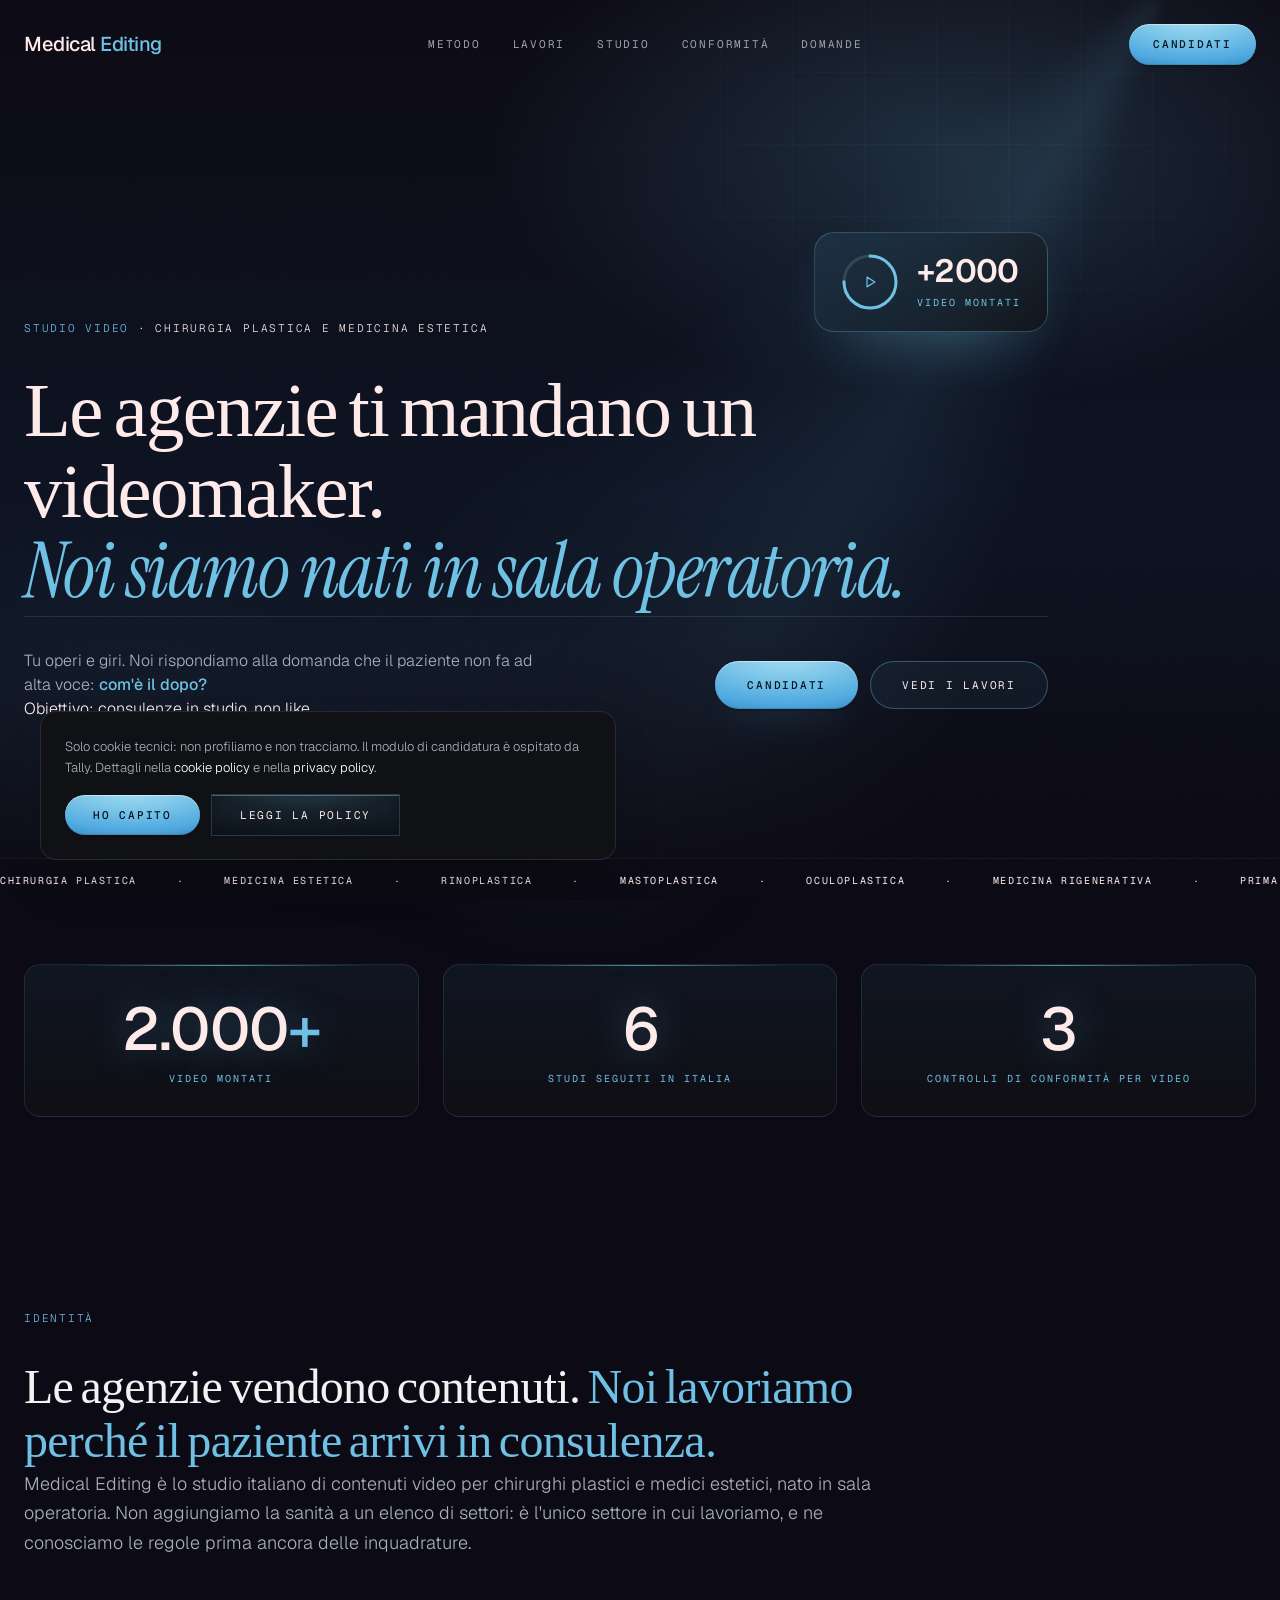
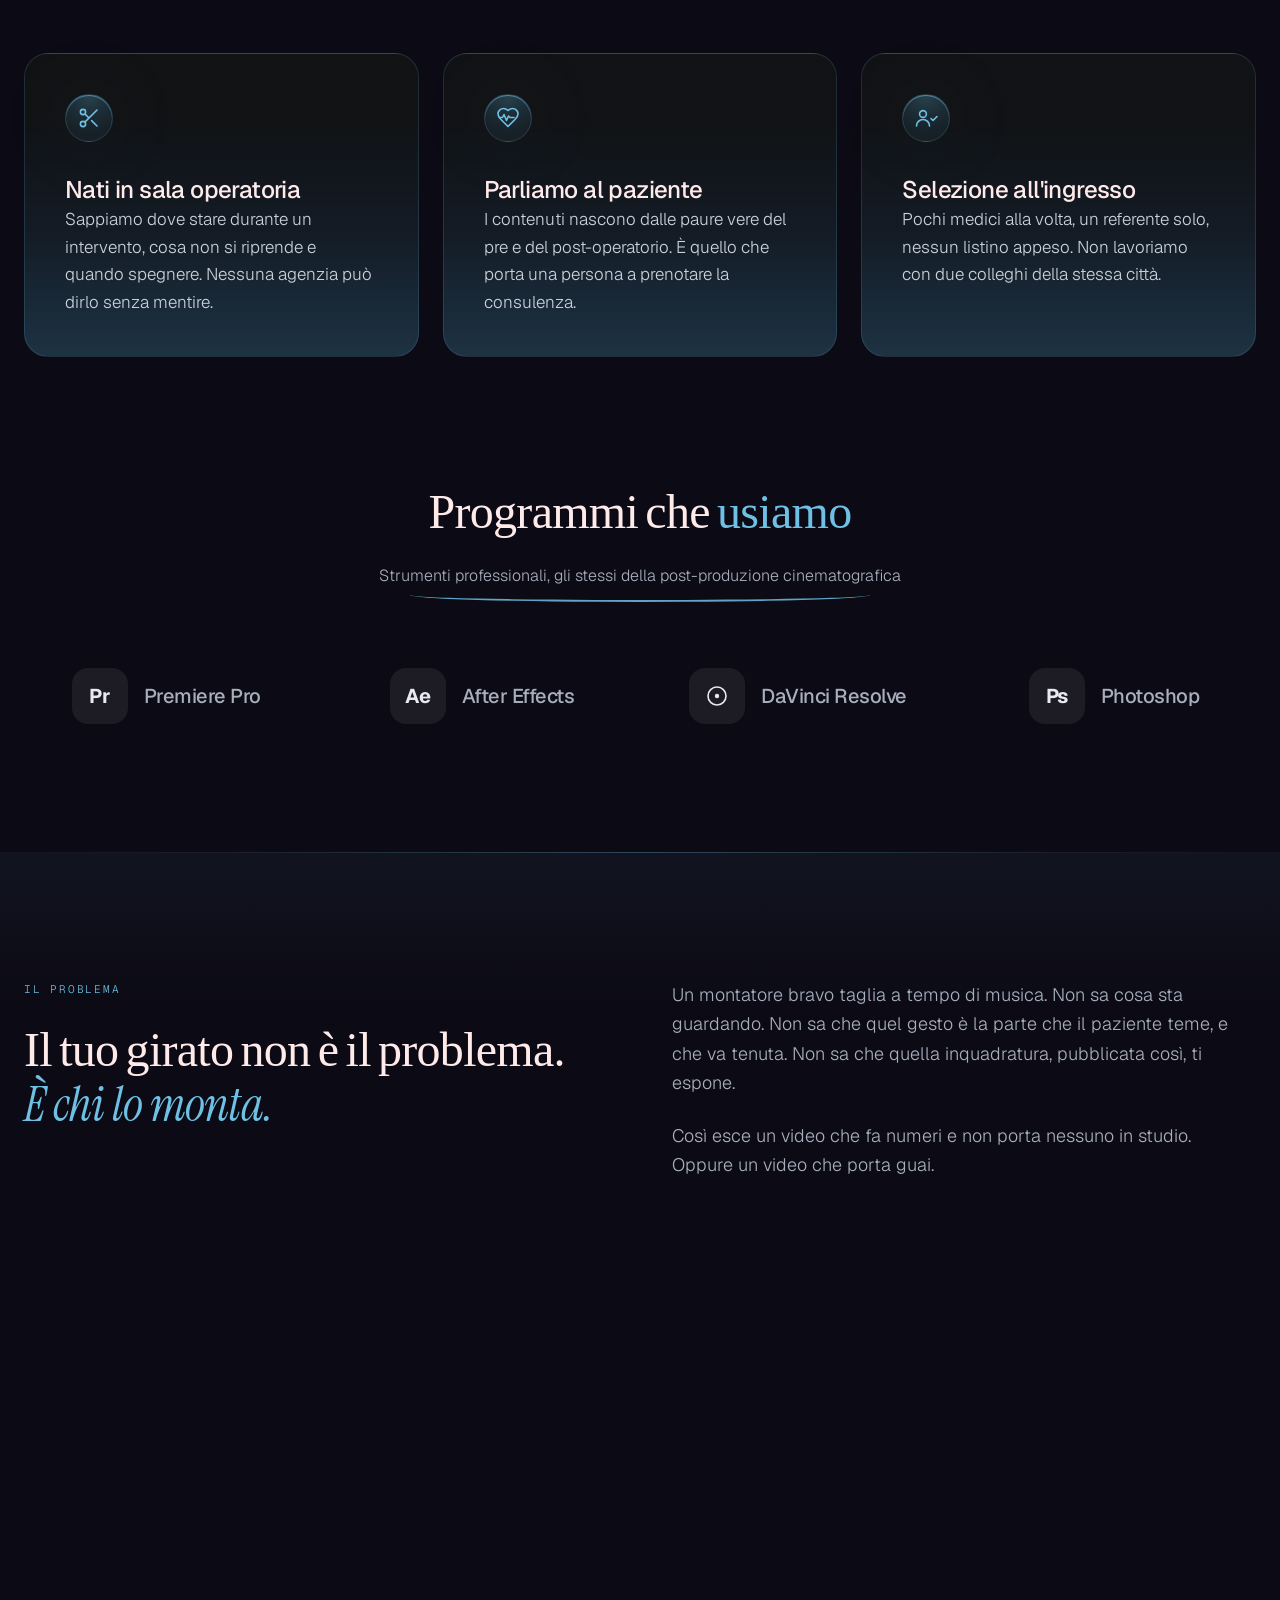
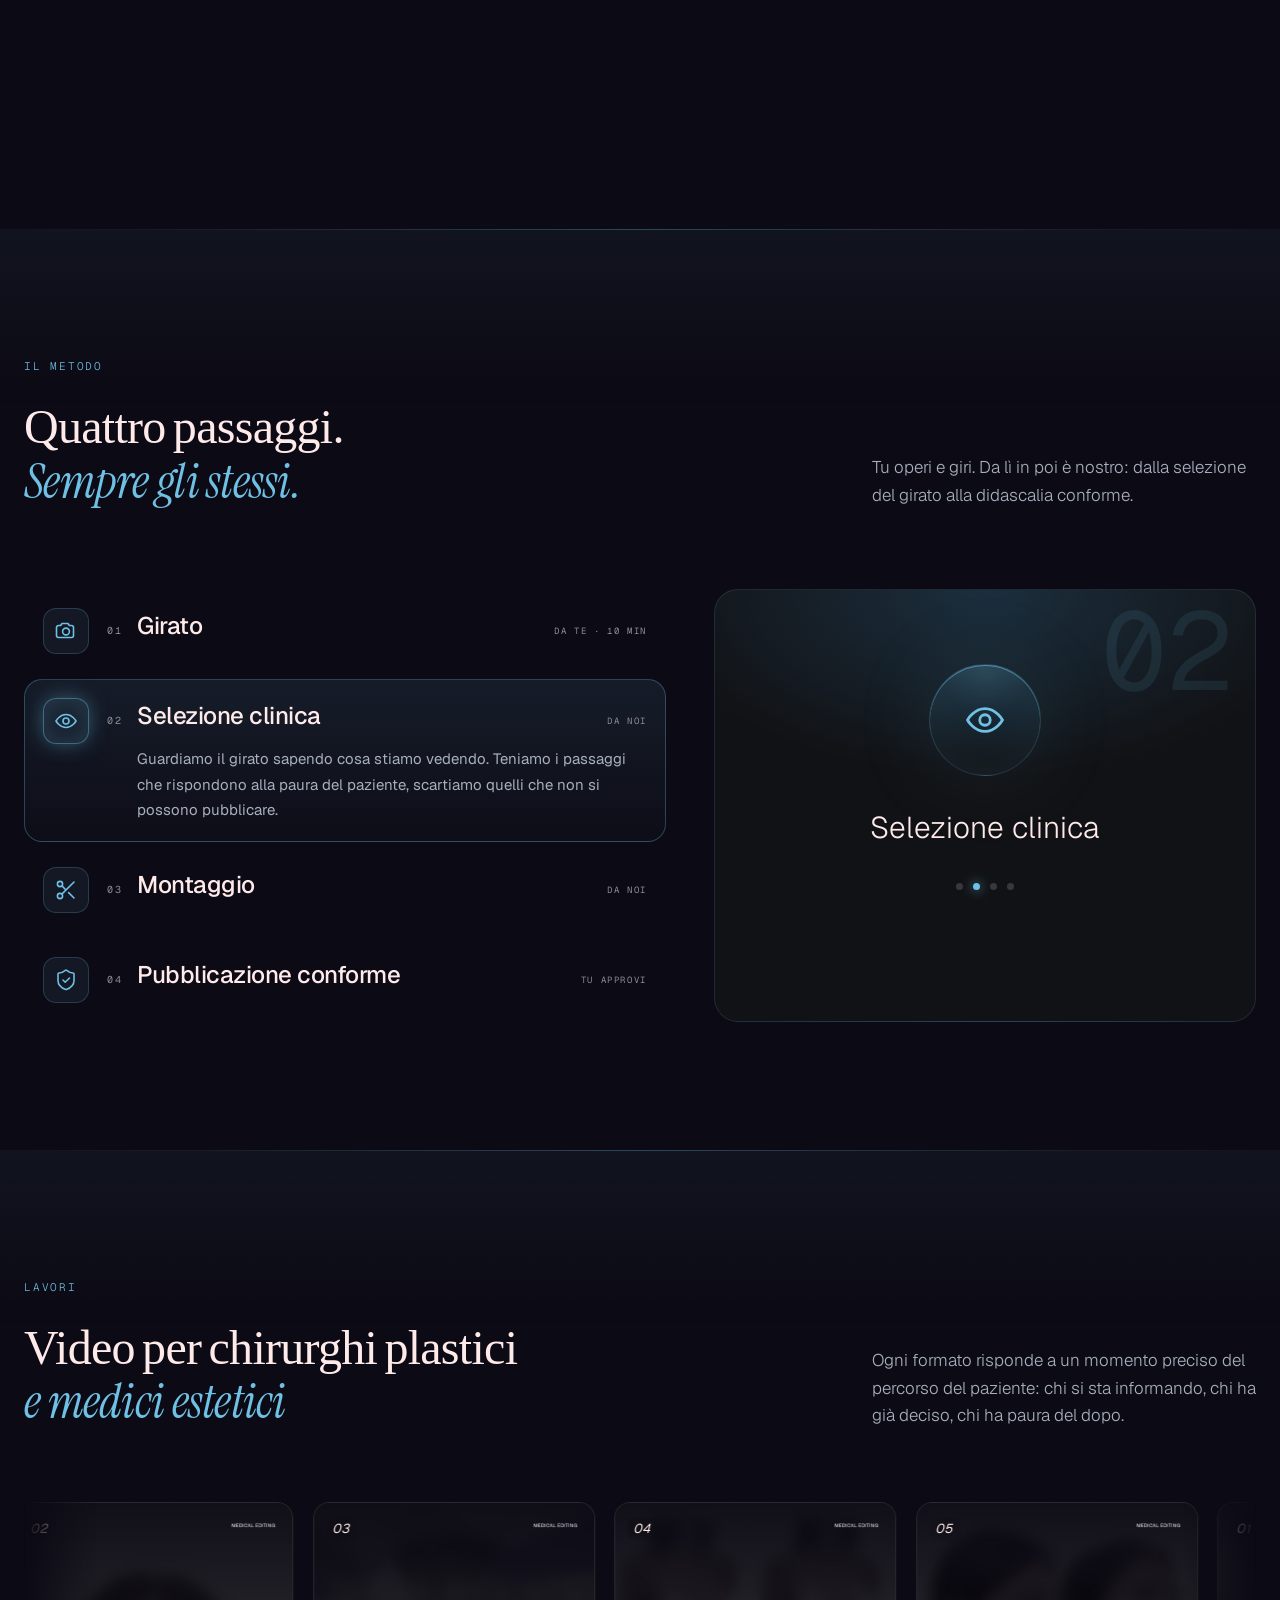
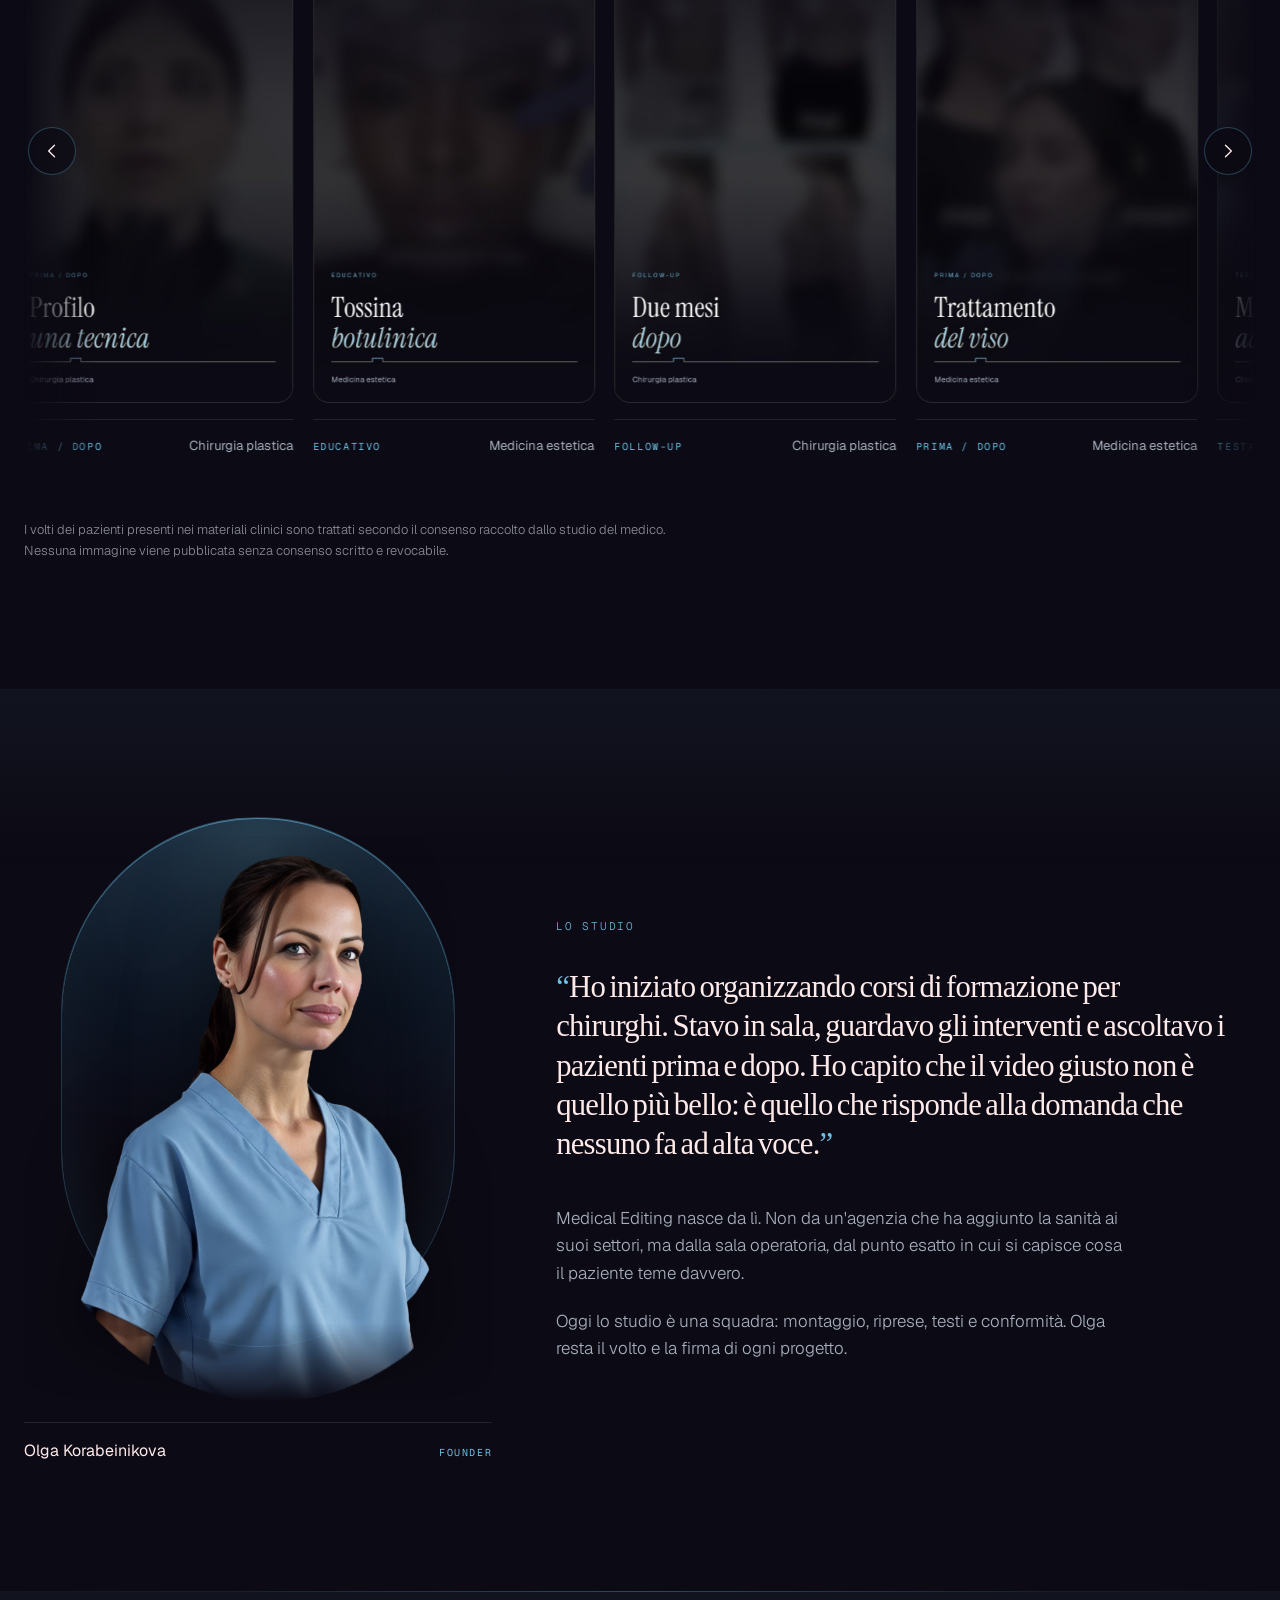
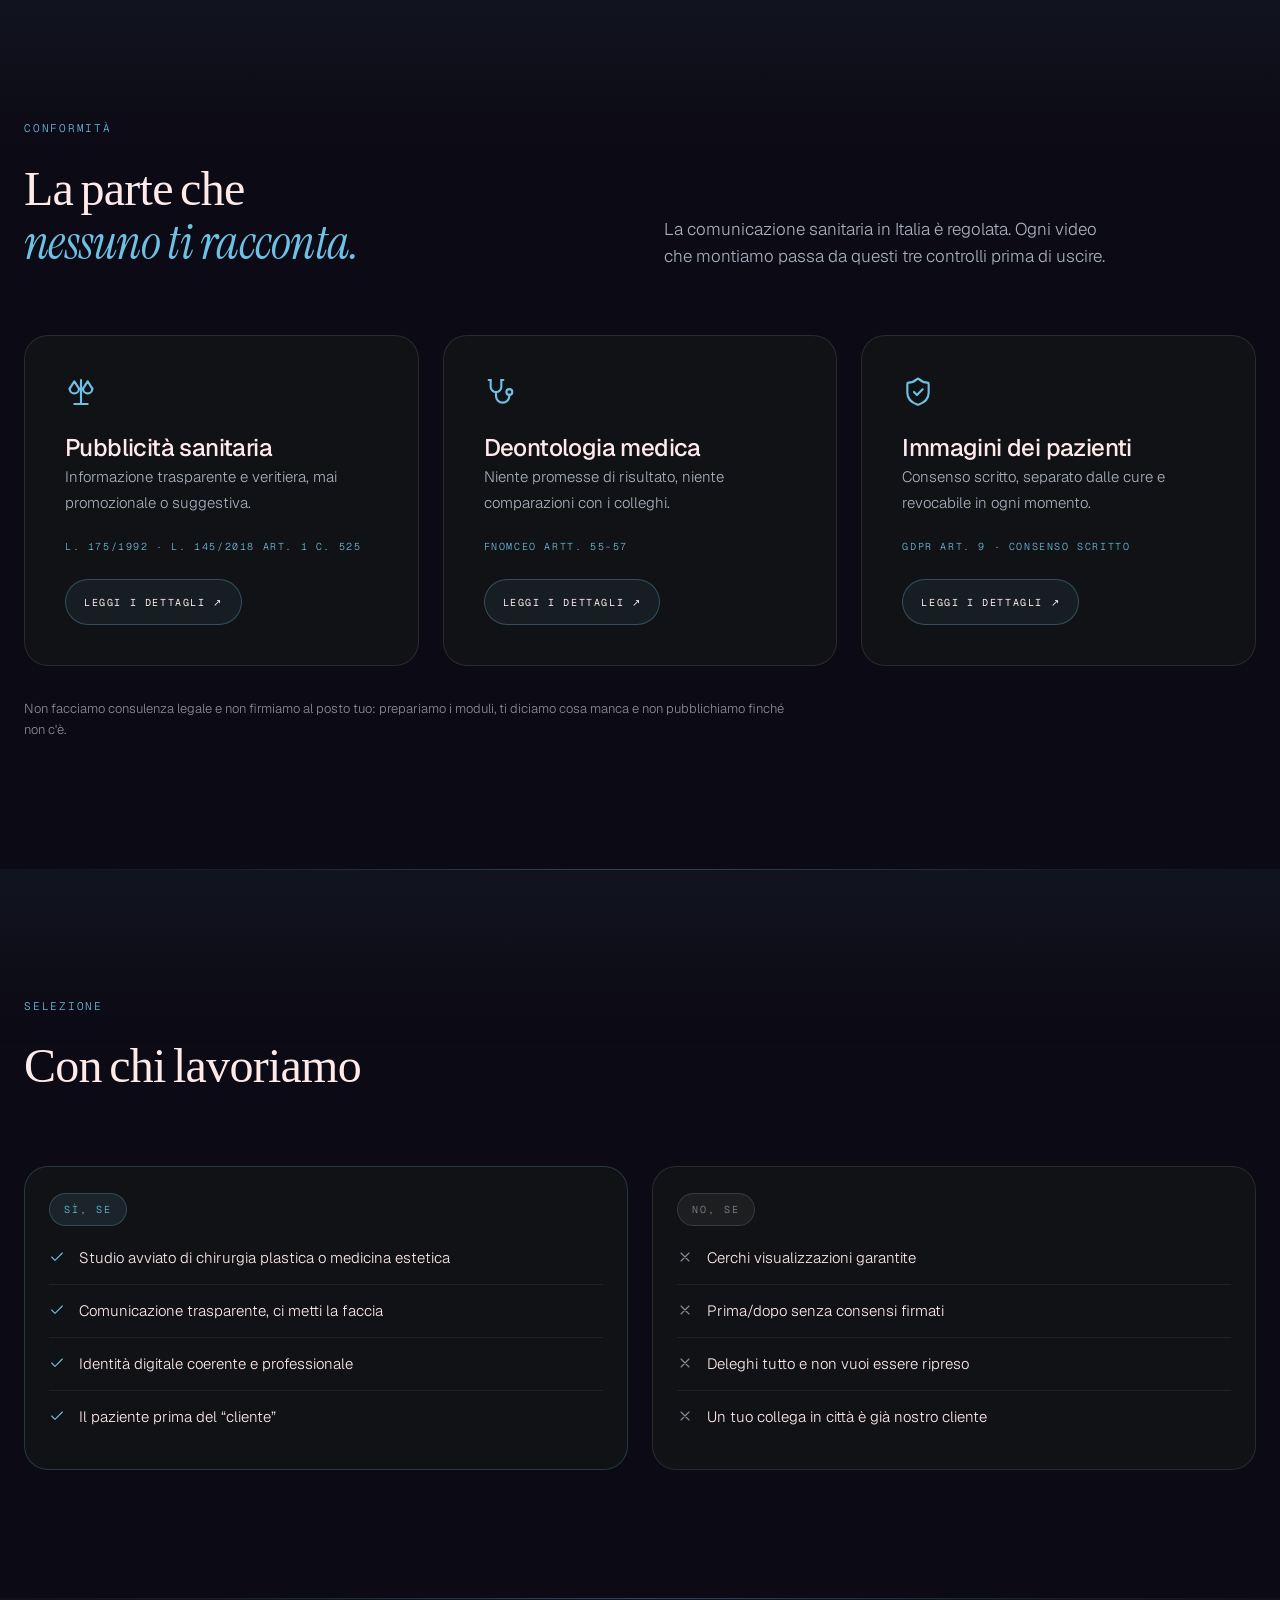
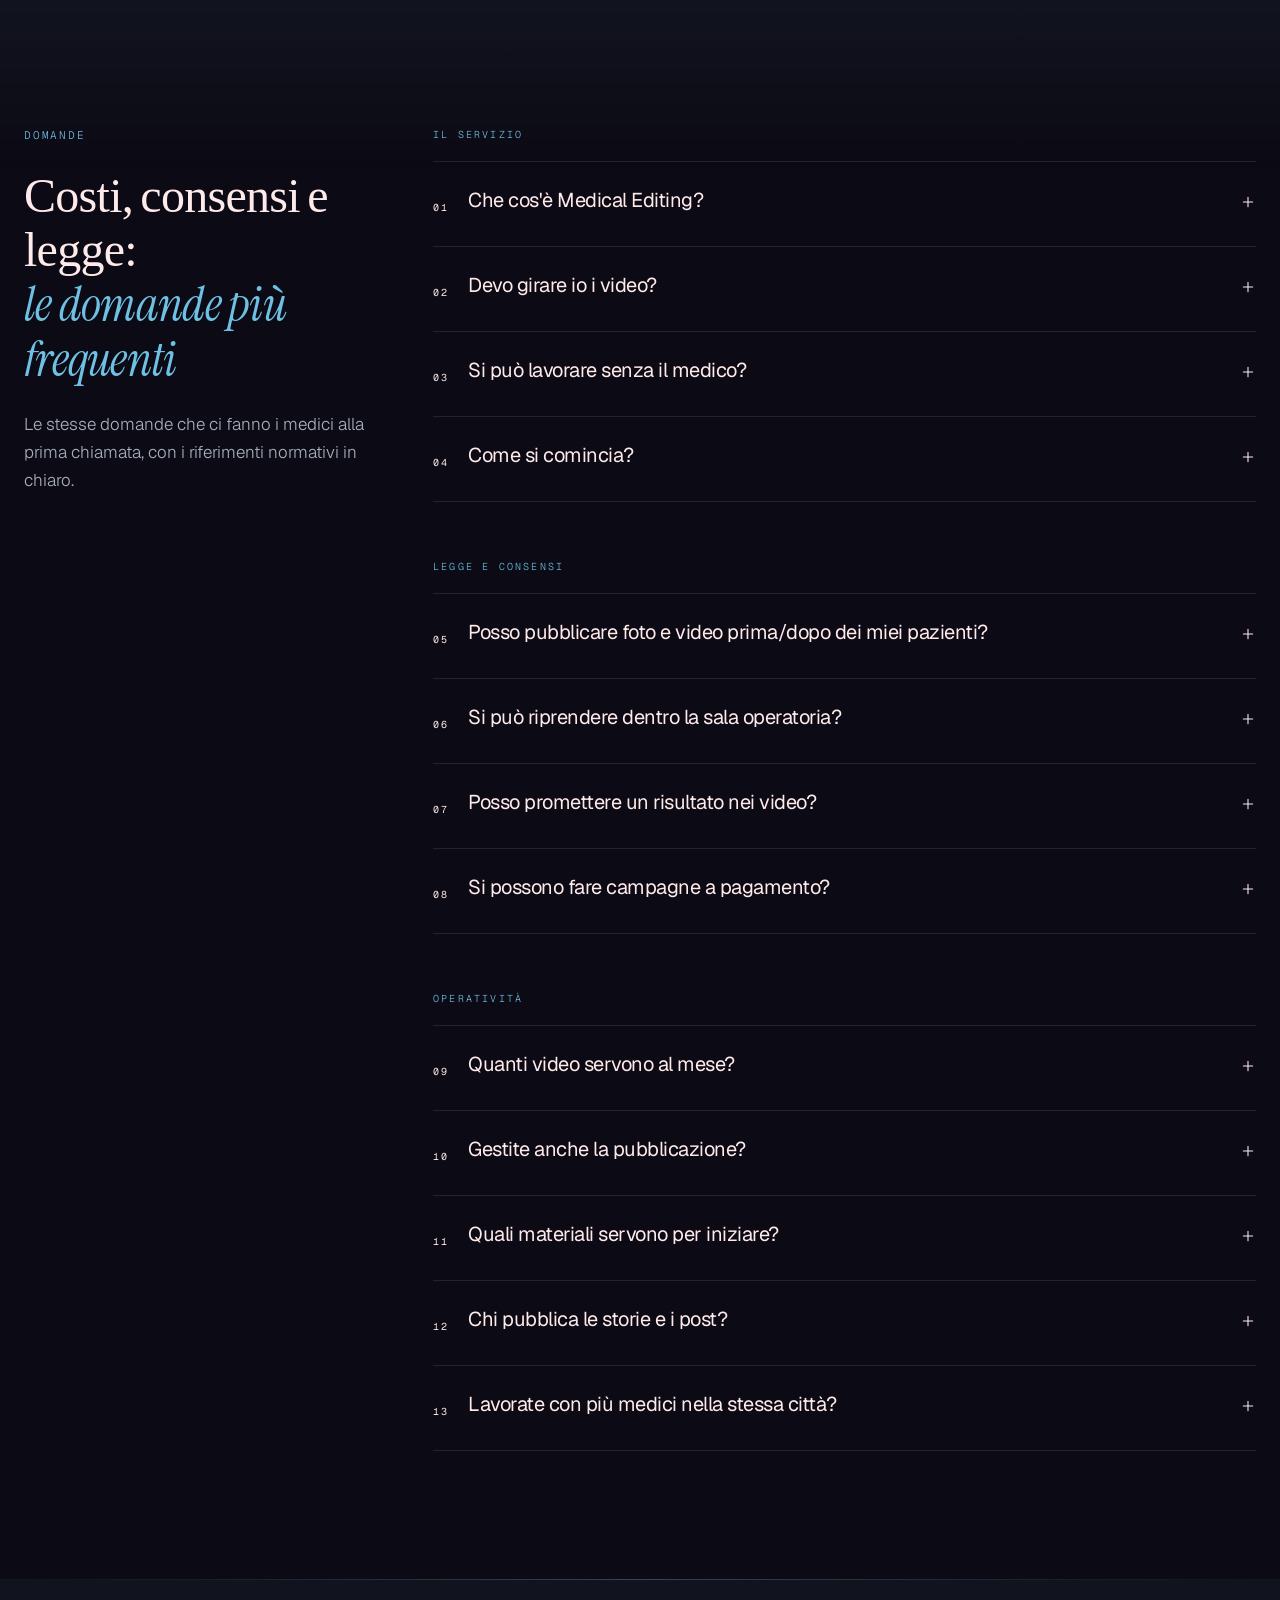
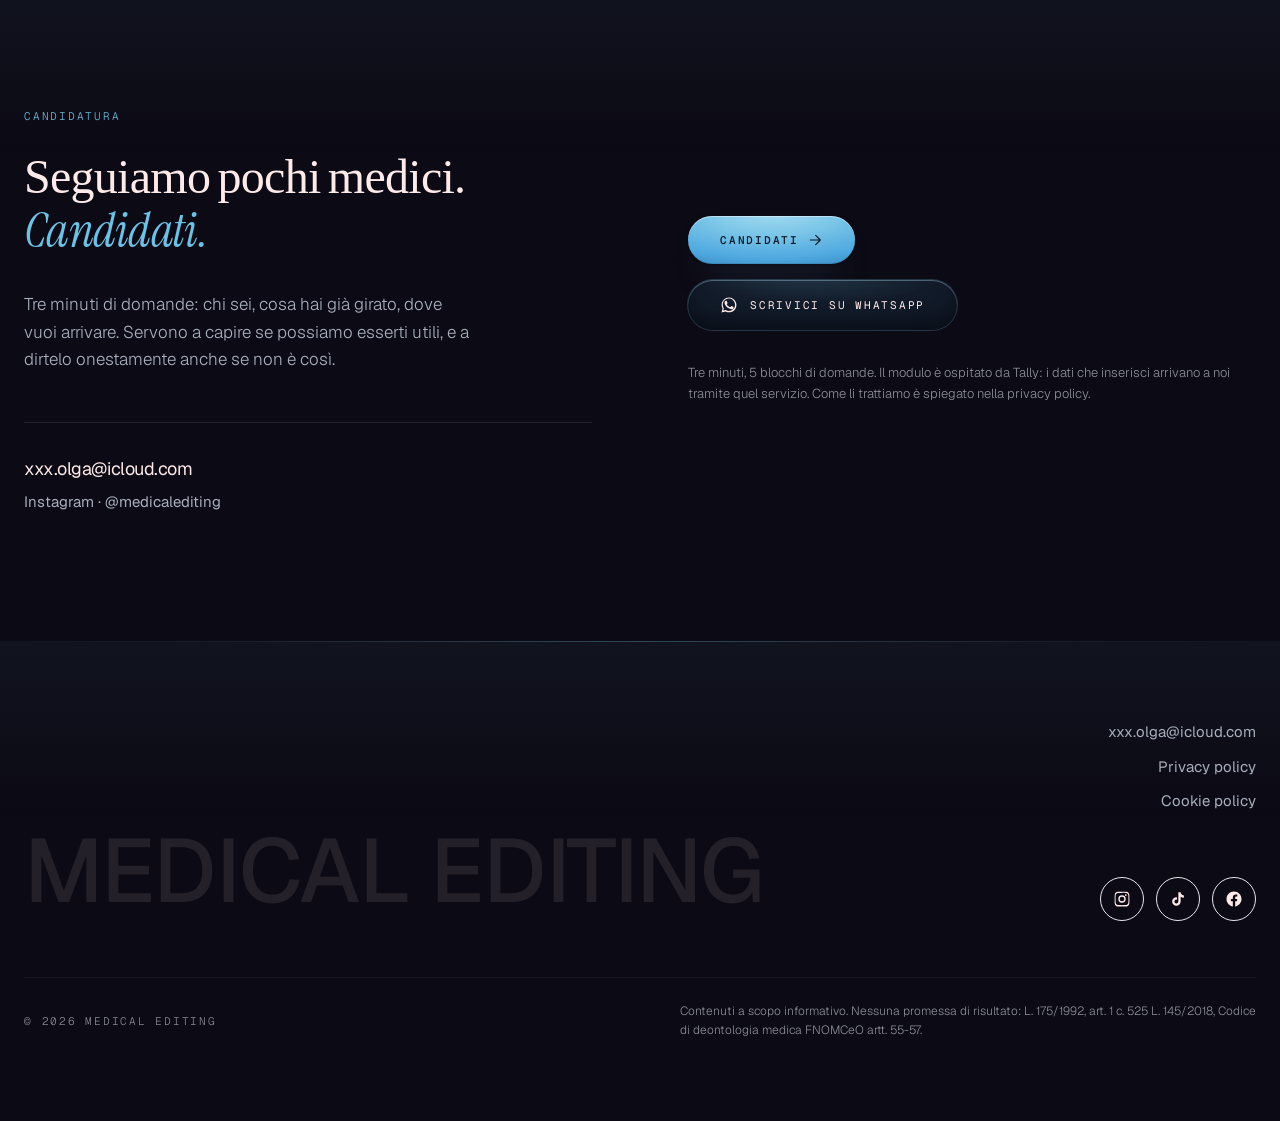
==== commit 627dc447: "Poster dei lavori: versione nel nome, la cache del browser serviva ancora i vecchi col titolo in cre" ====
--- a/index.html
+++ b/index.html
@@ -1893,8 +1893,8 @@
                 <button type="button" aria-label="Guarda il video: Mastoplastica additiva" class="reel group text-left" data-reel="reel-2" data-kicker="Testa parlante" data-title="Mastoplastica additiva" data-field="Chirurgia plastica" data-note="Il medico spiega, il montaggio tiene sveglio. Tagli sul respiro, sottotitoli sempre, nessun muro di parole.">
                     <span class="reel-frame relative block aspect-[9/16] overflow-hidden rounded-2xl border border-white/10" style="background: var(--card)">
                         <span class="reel-n">01</span>
-                        <img src="video/reel-2-poster.jpg" alt="Copertina del video Mastoplastica additiva" width="720" height="1280" loading="lazy" decoding="async" class="absolute inset-0 w-full h-full object-cover transition-transform duration-700 group-hover:scale-[1.03]">
-                        <video class="absolute inset-0 w-full h-full object-cover opacity-0 group-hover:opacity-100 transition-opacity duration-500" muted loop playsinline preload="metadata" poster="video/reel-2-poster.jpg" aria-hidden="true" tabindex="-1"><source src="video/reel-2.mp4" type="video/mp4"></video>
+                        <img src="video/reel-2-poster.jpg?v=2" alt="Copertina del video Mastoplastica additiva" width="720" height="1280" loading="lazy" decoding="async" class="absolute inset-0 w-full h-full object-cover transition-transform duration-700 group-hover:scale-[1.03]">
+                        <video class="absolute inset-0 w-full h-full object-cover opacity-0 group-hover:opacity-100 transition-opacity duration-500" muted loop playsinline preload="metadata" poster="video/reel-2-poster.jpg?v=2" aria-hidden="true" tabindex="-1"><source src="video/reel-2.mp4" type="video/mp4"></video>
                     </span>
                     <span class="reel-foot mt-4 pt-4 border-t border-white/10 flex items-baseline justify-between gap-4">
                         <span class="font-mono-me text-[10px] uppercase tracking-[0.18em]" style="color: var(--accent)">Testa parlante</span>
@@ -1906,8 +1906,8 @@
                 <button type="button" aria-label="Guarda il video: Profilo, una tecnica" class="reel group text-left" data-reel="reel-3" data-kicker="Prima / dopo" data-title="Profilo, una tecnica" data-field="Chirurgia plastica" data-note="Una tecnica raccontata in quindici secondi, senza nominare farmaci né promettere risultati.">
                     <span class="reel-frame relative block aspect-[9/16] overflow-hidden rounded-2xl border border-white/10" style="background: var(--card)">
                         <span class="reel-n">02</span>
-                        <img src="video/reel-3-poster.jpg" alt="Copertina del video Profilo, una tecnica" width="720" height="1280" loading="lazy" decoding="async" class="absolute inset-0 w-full h-full object-cover transition-transform duration-700 group-hover:scale-[1.03]">
-                        <video class="absolute inset-0 w-full h-full object-cover opacity-0 group-hover:opacity-100 transition-opacity duration-500" muted loop playsinline preload="metadata" poster="video/reel-3-poster.jpg" aria-hidden="true" tabindex="-1"><source src="video/reel-3.mp4" type="video/mp4"></video>
+                        <img src="video/reel-3-poster.jpg?v=2" alt="Copertina del video Profilo, una tecnica" width="720" height="1280" loading="lazy" decoding="async" class="absolute inset-0 w-full h-full object-cover transition-transform duration-700 group-hover:scale-[1.03]">
+                        <video class="absolute inset-0 w-full h-full object-cover opacity-0 group-hover:opacity-100 transition-opacity duration-500" muted loop playsinline preload="metadata" poster="video/reel-3-poster.jpg?v=2" aria-hidden="true" tabindex="-1"><source src="video/reel-3.mp4" type="video/mp4"></video>
                     </span>
                     <span class="reel-foot mt-4 pt-4 border-t border-white/10 flex items-baseline justify-between gap-4">
                         <span class="font-mono-me text-[10px] uppercase tracking-[0.18em]" style="color: var(--accent)">Prima / dopo</span>
@@ -1919,8 +1919,8 @@
                 <button type="button" aria-label="Guarda il video: Tossina botulinica" class="reel group text-left" data-reel="reel-4" data-kicker="Educativo" data-title="Tossina botulinica" data-field="Medicina estetica" data-note="Contenuto informativo, non pubblicitario: la differenza che tiene il video dentro la norma.">
                     <span class="reel-frame relative block aspect-[9/16] overflow-hidden rounded-2xl border border-white/10" style="background: var(--card)">
                         <span class="reel-n">03</span>
-                        <img src="video/reel-4-poster.jpg" alt="Copertina del video Tossina botulinica" width="720" height="1280" loading="lazy" decoding="async" class="absolute inset-0 w-full h-full object-cover transition-transform duration-700 group-hover:scale-[1.03]">
-                        <video class="absolute inset-0 w-full h-full object-cover opacity-0 group-hover:opacity-100 transition-opacity duration-500" muted loop playsinline preload="metadata" poster="video/reel-4-poster.jpg" aria-hidden="true" tabindex="-1"><source src="video/reel-4.mp4" type="video/mp4"></video>
+                        <img src="video/reel-4-poster.jpg?v=2" alt="Copertina del video Tossina botulinica" width="720" height="1280" loading="lazy" decoding="async" class="absolute inset-0 w-full h-full object-cover transition-transform duration-700 group-hover:scale-[1.03]">
+                        <video class="absolute inset-0 w-full h-full object-cover opacity-0 group-hover:opacity-100 transition-opacity duration-500" muted loop playsinline preload="metadata" poster="video/reel-4-poster.jpg?v=2" aria-hidden="true" tabindex="-1"><source src="video/reel-4.mp4" type="video/mp4"></video>
                     </span>
                     <span class="reel-foot mt-4 pt-4 border-t border-white/10 flex items-baseline justify-between gap-4">
                         <span class="font-mono-me text-[10px] uppercase tracking-[0.18em]" style="color: var(--accent)">Educativo</span>
@@ -1932,8 +1932,8 @@
                 <button type="button" aria-label="Guarda il video: Due mesi dopo" class="reel group text-left" data-reel="reel-5" data-kicker="Follow-up" data-title="Due mesi dopo" data-field="Chirurgia plastica" data-note="Il decorso post-operatorio è la paura numero uno. Mostrarlo disinnesca più di qualsiasi risultato finale.">
                     <span class="reel-frame relative block aspect-[9/16] overflow-hidden rounded-2xl border border-white/10" style="background: var(--card)">
                         <span class="reel-n">04</span>
-                        <img src="video/reel-5-poster.jpg" alt="Copertina del video Due mesi dopo" width="720" height="1280" loading="lazy" decoding="async" class="absolute inset-0 w-full h-full object-cover transition-transform duration-700 group-hover:scale-[1.03]">
-                        <video class="absolute inset-0 w-full h-full object-cover opacity-0 group-hover:opacity-100 transition-opacity duration-500" muted loop playsinline preload="metadata" poster="video/reel-5-poster.jpg" aria-hidden="true" tabindex="-1"><source src="video/reel-5.mp4" type="video/mp4"></video>
+                        <img src="video/reel-5-poster.jpg?v=2" alt="Copertina del video Due mesi dopo" width="720" height="1280" loading="lazy" decoding="async" class="absolute inset-0 w-full h-full object-cover transition-transform duration-700 group-hover:scale-[1.03]">
+                        <video class="absolute inset-0 w-full h-full object-cover opacity-0 group-hover:opacity-100 transition-opacity duration-500" muted loop playsinline preload="metadata" poster="video/reel-5-poster.jpg?v=2" aria-hidden="true" tabindex="-1"><source src="video/reel-5.mp4" type="video/mp4"></video>
                     </span>
                     <span class="reel-foot mt-4 pt-4 border-t border-white/10 flex items-baseline justify-between gap-4">
                         <span class="font-mono-me text-[10px] uppercase tracking-[0.18em]" style="color: var(--accent)">Follow-up</span>
@@ -1945,8 +1945,8 @@
                 <button type="button" aria-label="Guarda il video: Trattamento del viso" class="reel group text-left" data-reel="reel-6" data-kicker="Prima / dopo" data-title="Trattamento del viso" data-field="Medicina estetica" data-note="Trattamento non chirurgico: il ramo che il paziente cerca prima di decidere se operarsi.">
                     <span class="reel-frame relative block aspect-[9/16] overflow-hidden rounded-2xl border border-white/10" style="background: var(--card)">
                         <span class="reel-n">05</span>
-                        <img src="video/reel-6-poster.jpg" alt="Copertina del video Trattamento del viso" width="720" height="1280" loading="lazy" decoding="async" class="absolute inset-0 w-full h-full object-cover transition-transform duration-700 group-hover:scale-[1.03]">
-                        <video class="absolute inset-0 w-full h-full object-cover opacity-0 group-hover:opacity-100 transition-opacity duration-500" muted loop playsinline preload="metadata" poster="video/reel-6-poster.jpg" aria-hidden="true" tabindex="-1"><source src="video/reel-6.mp4" type="video/mp4"></video>
+                        <img src="video/reel-6-poster.jpg?v=2" alt="Copertina del video Trattamento del viso" width="720" height="1280" loading="lazy" decoding="async" class="absolute inset-0 w-full h-full object-cover transition-transform duration-700 group-hover:scale-[1.03]">
+                        <video class="absolute inset-0 w-full h-full object-cover opacity-0 group-hover:opacity-100 transition-opacity duration-500" muted loop playsinline preload="metadata" poster="video/reel-6-poster.jpg?v=2" aria-hidden="true" tabindex="-1"><source src="video/reel-6.mp4" type="video/mp4"></video>
                     </span>
                     <span class="reel-foot mt-4 pt-4 border-t border-white/10 flex items-baseline justify-between gap-4">
                         <span class="font-mono-me text-[10px] uppercase tracking-[0.18em]" style="color: var(--accent)">Prima / dopo</span>
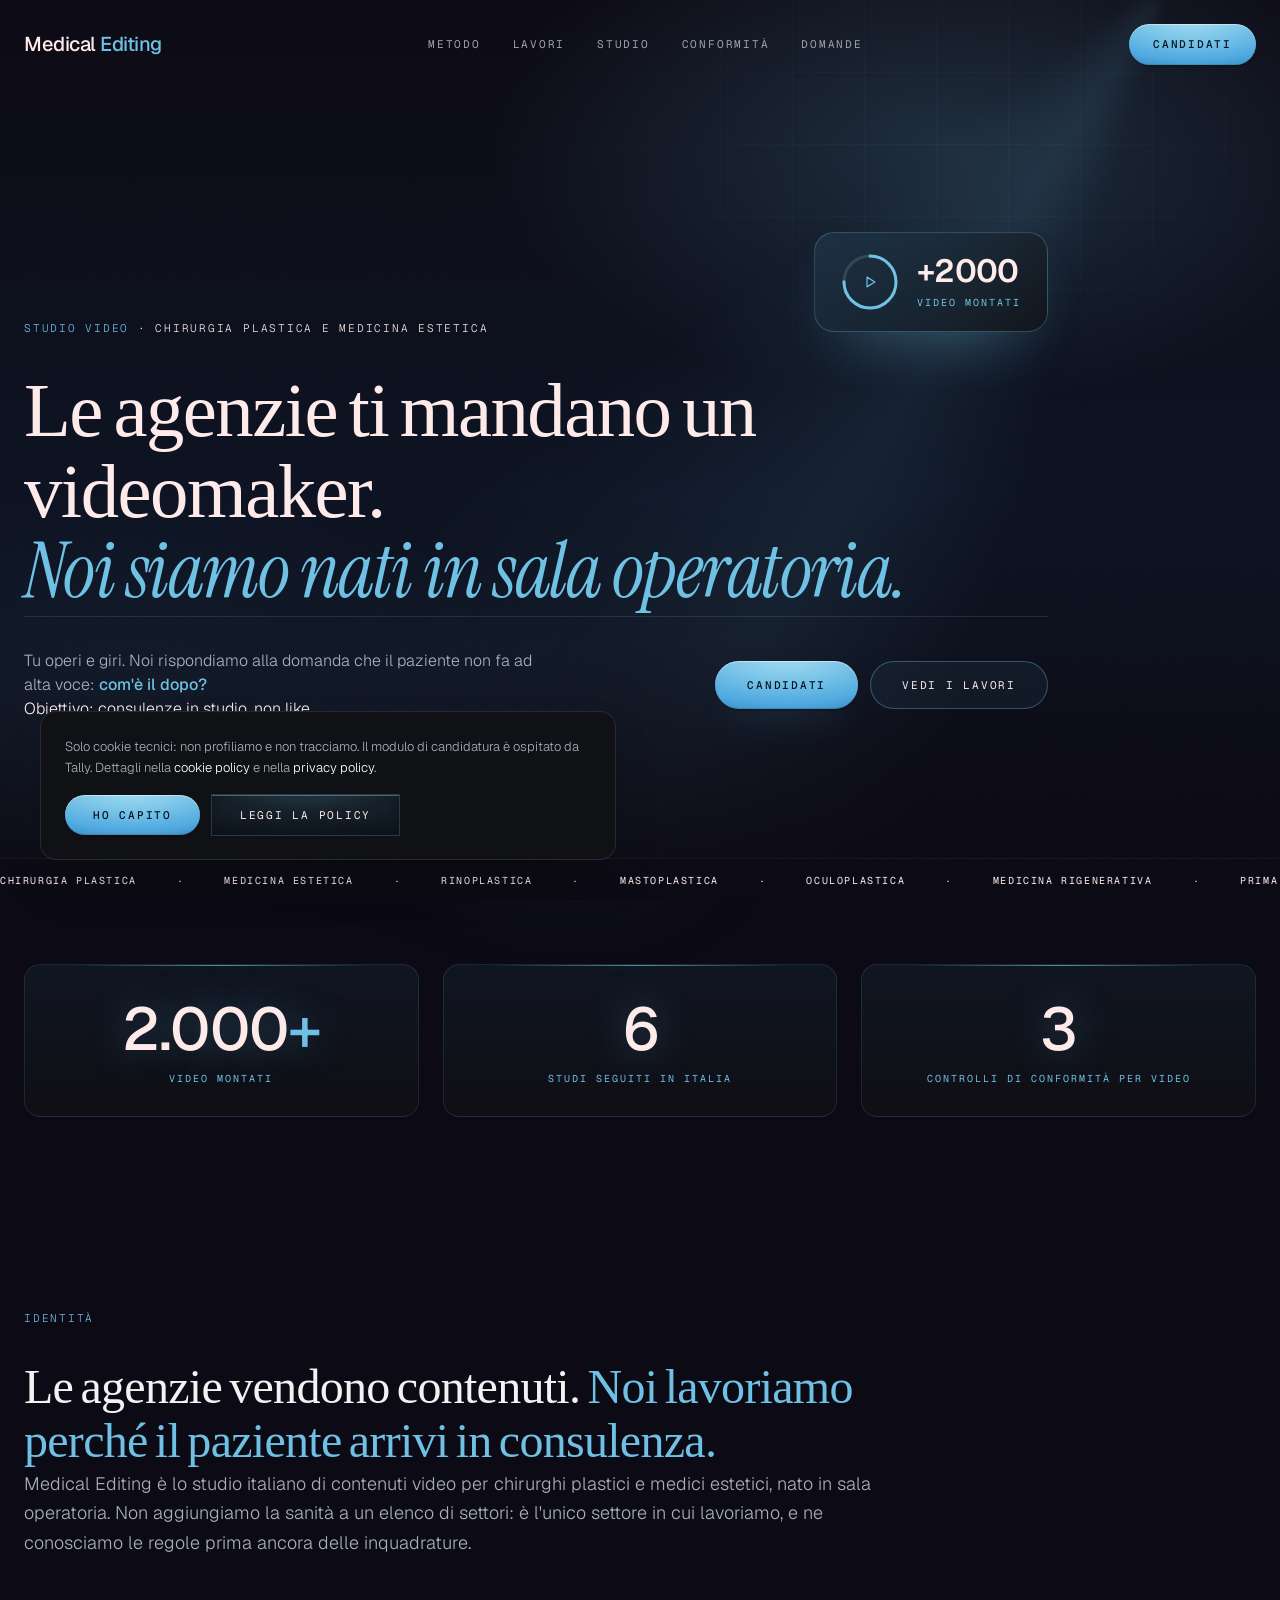
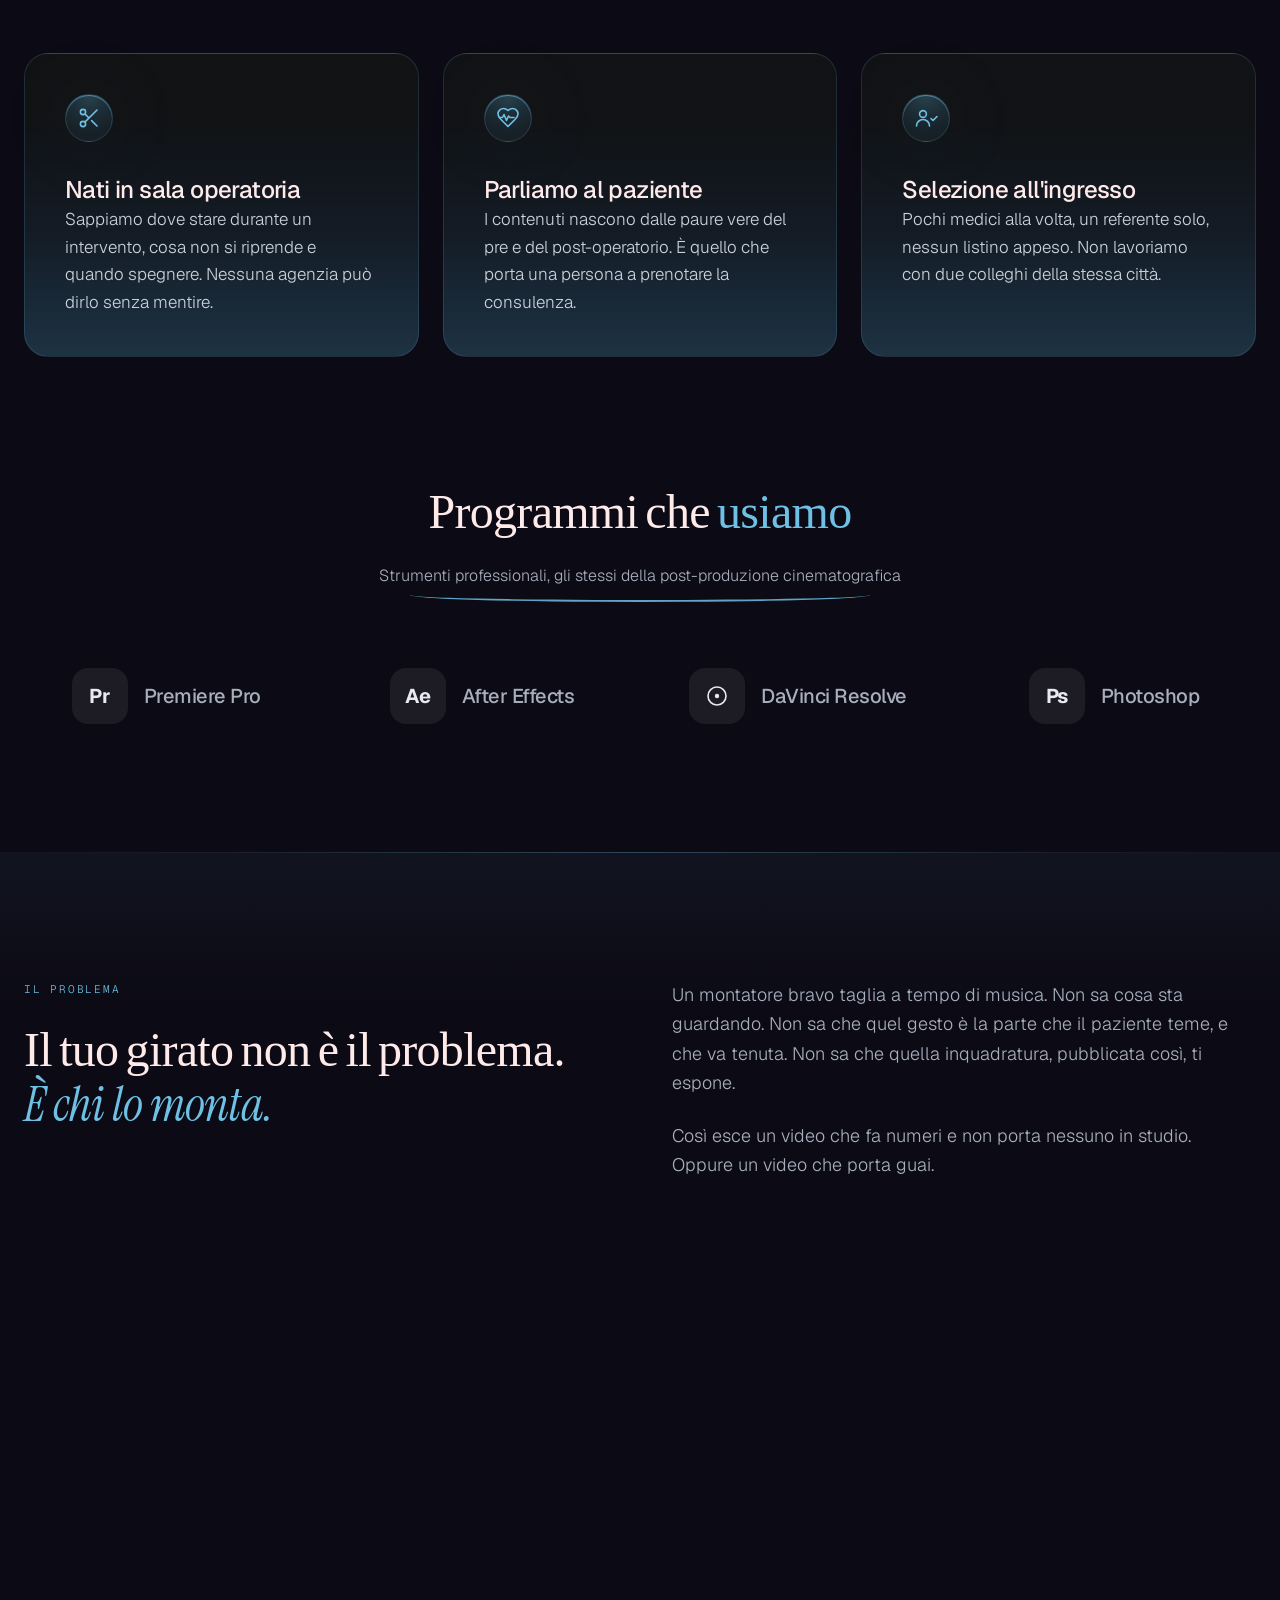
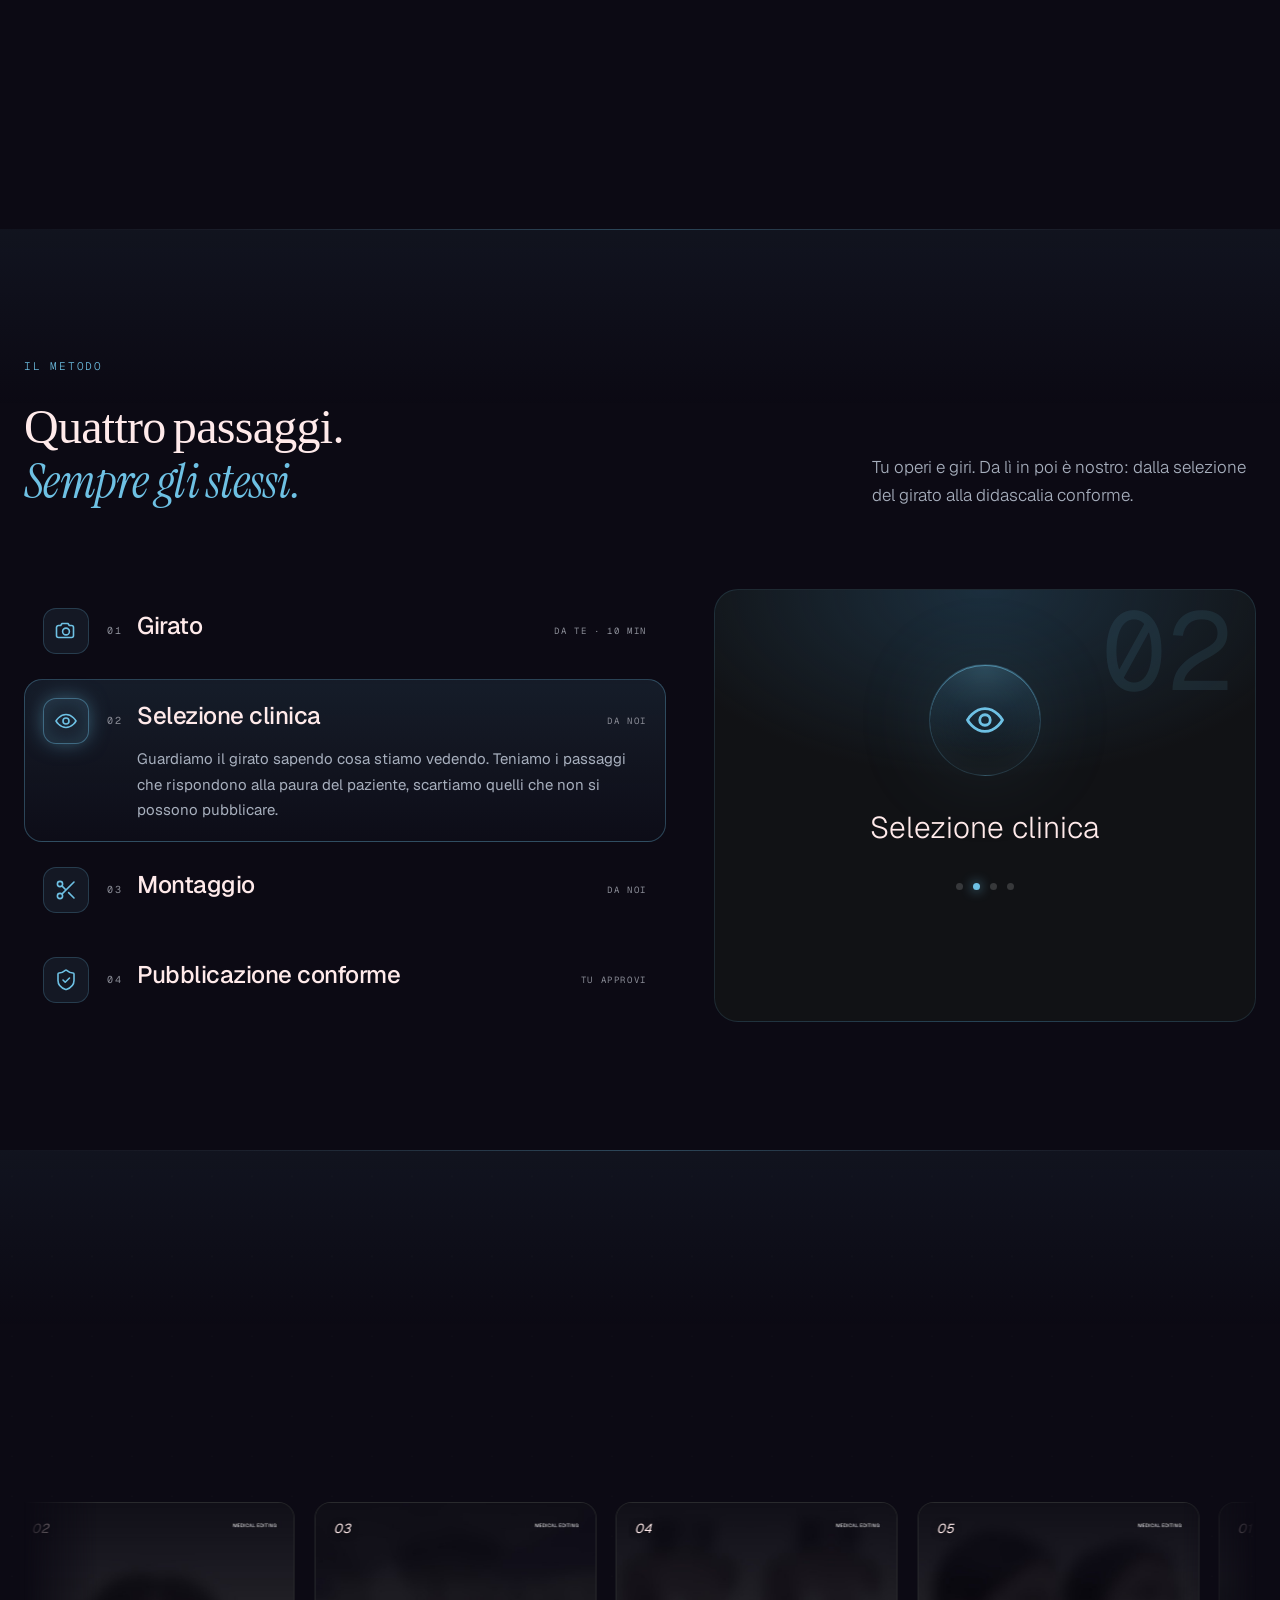
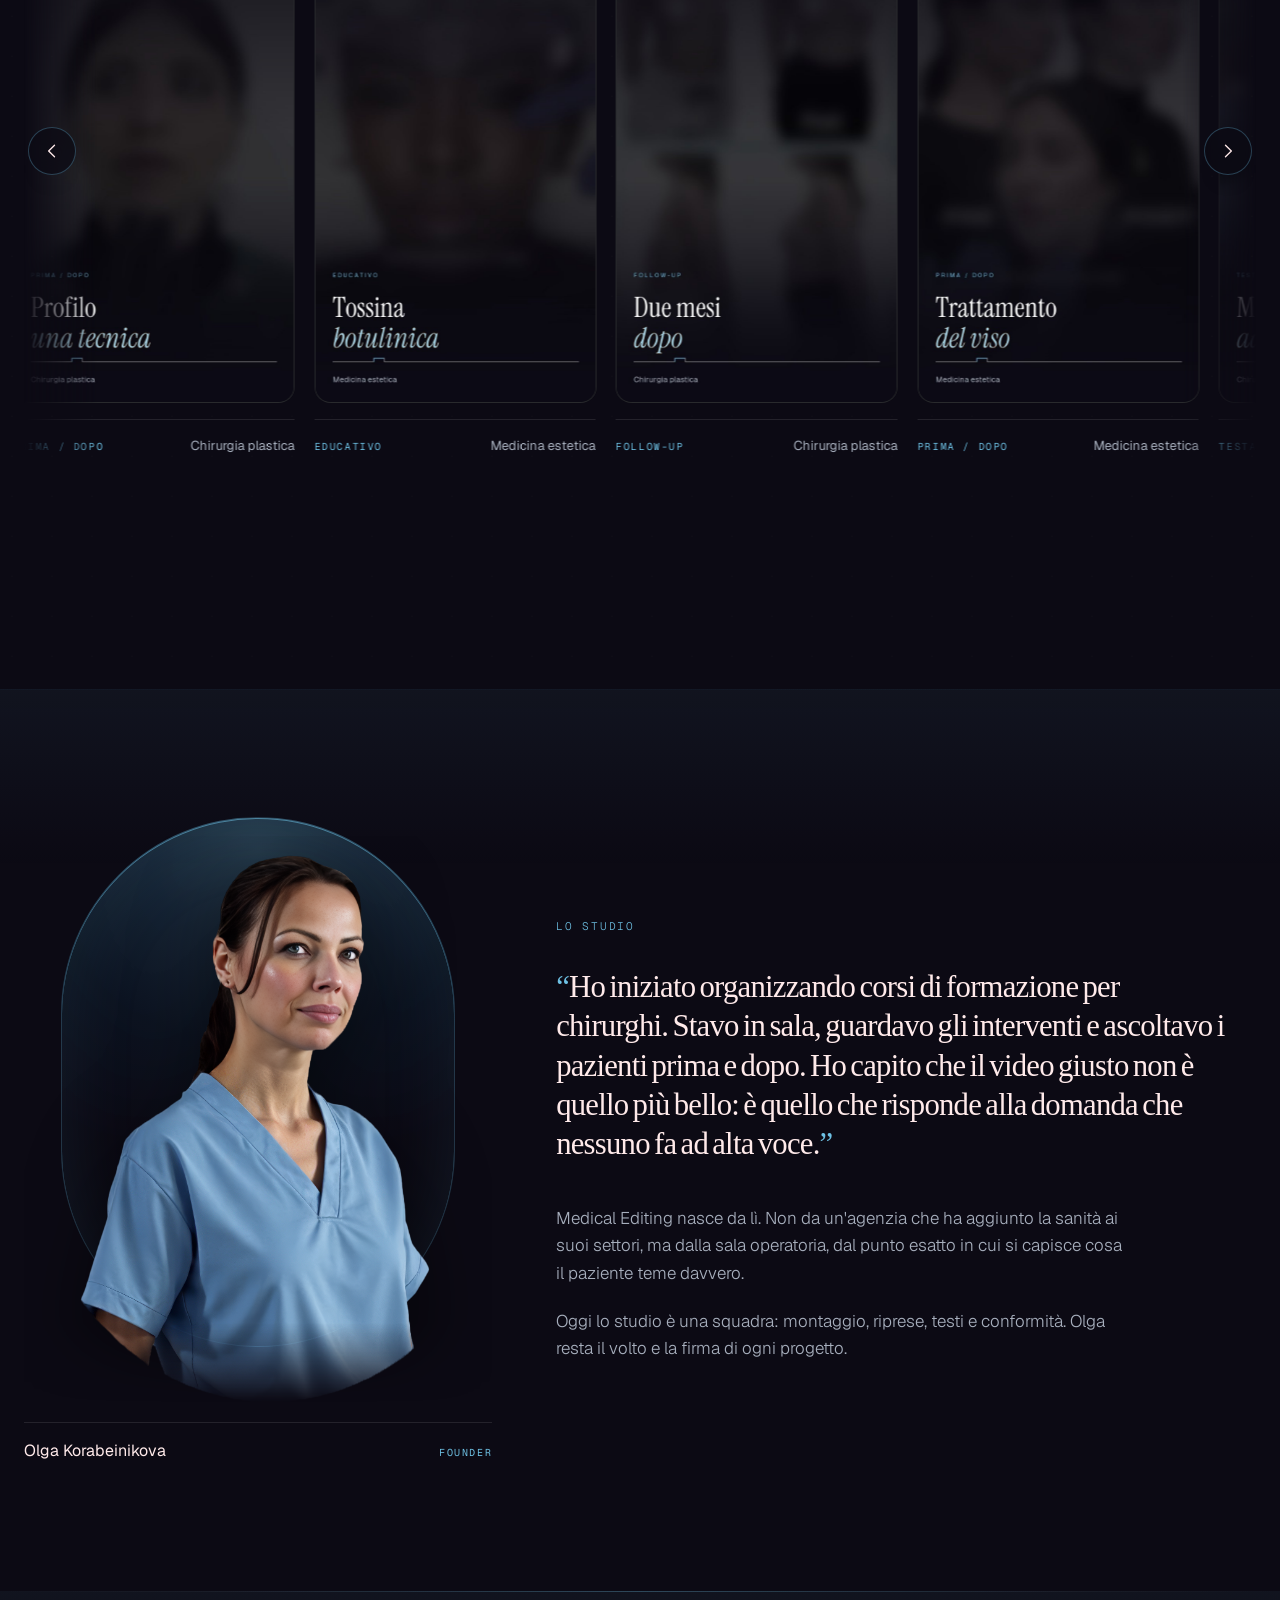
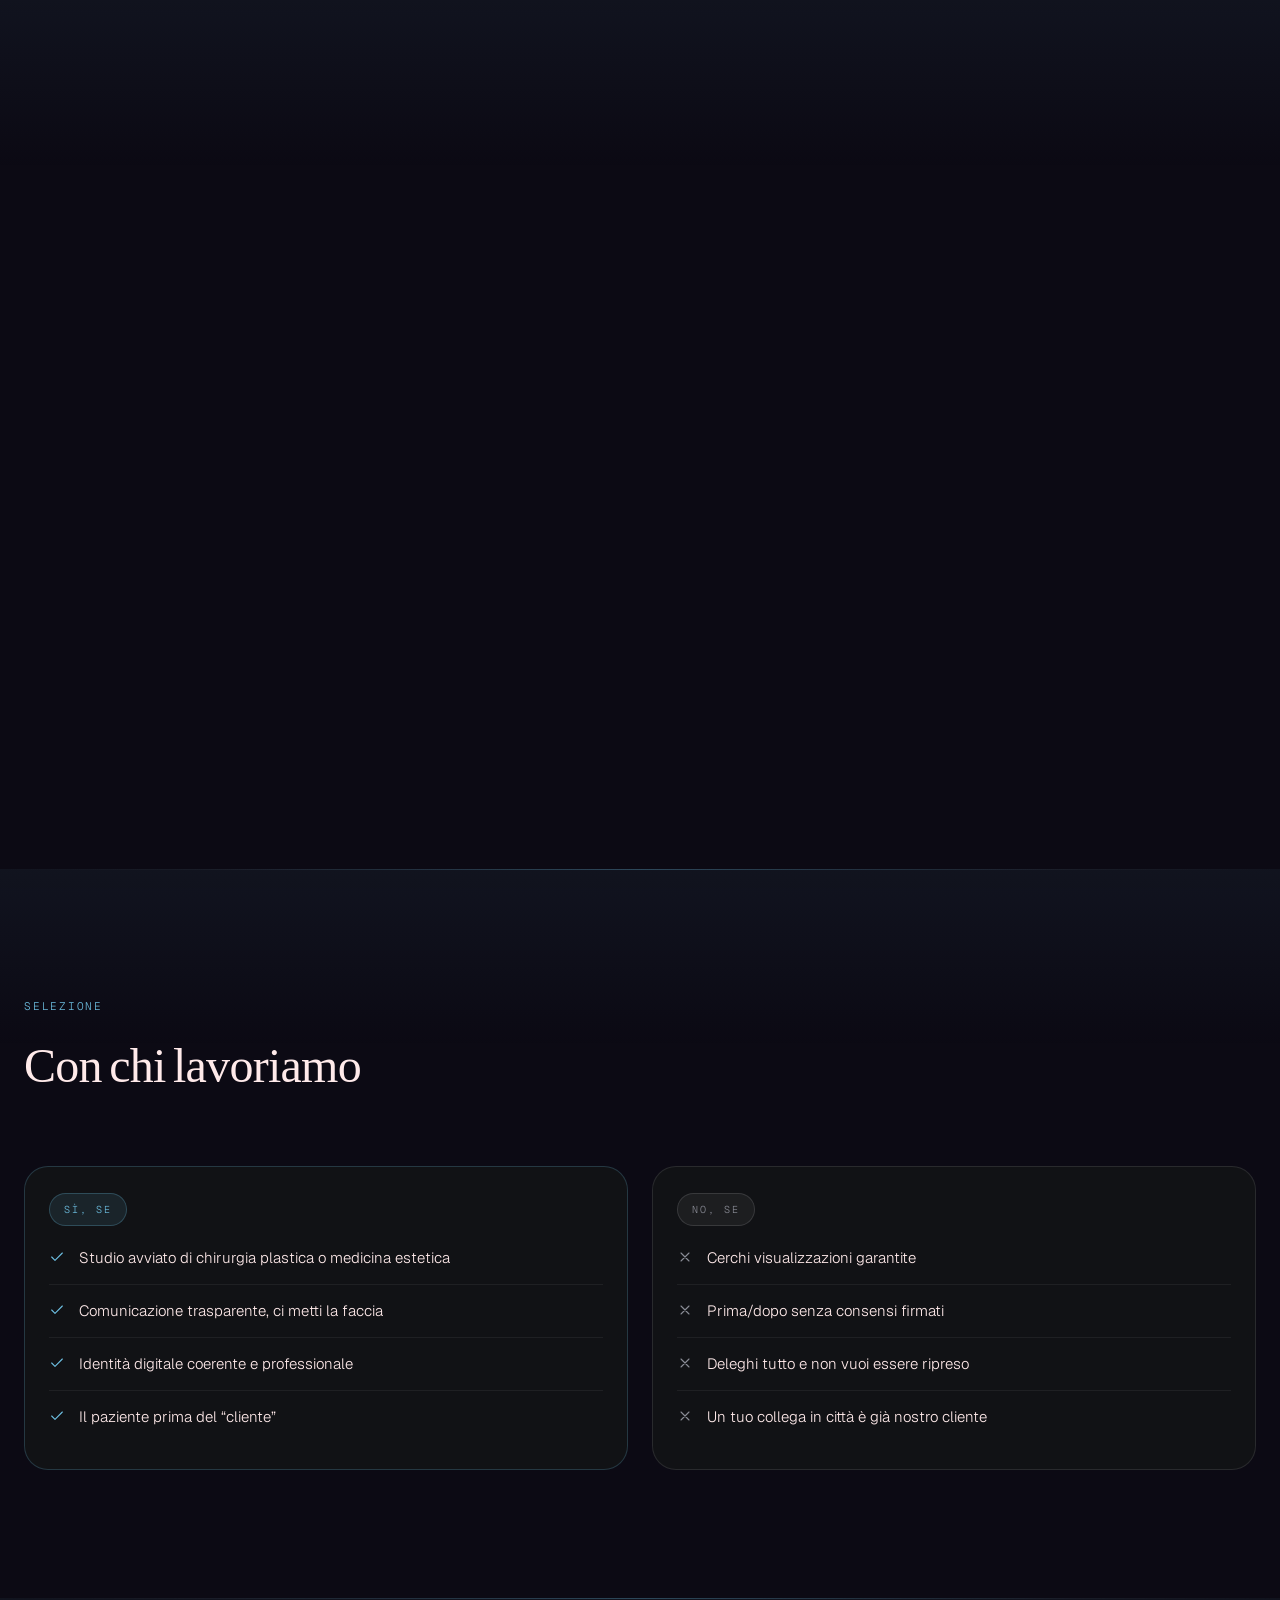
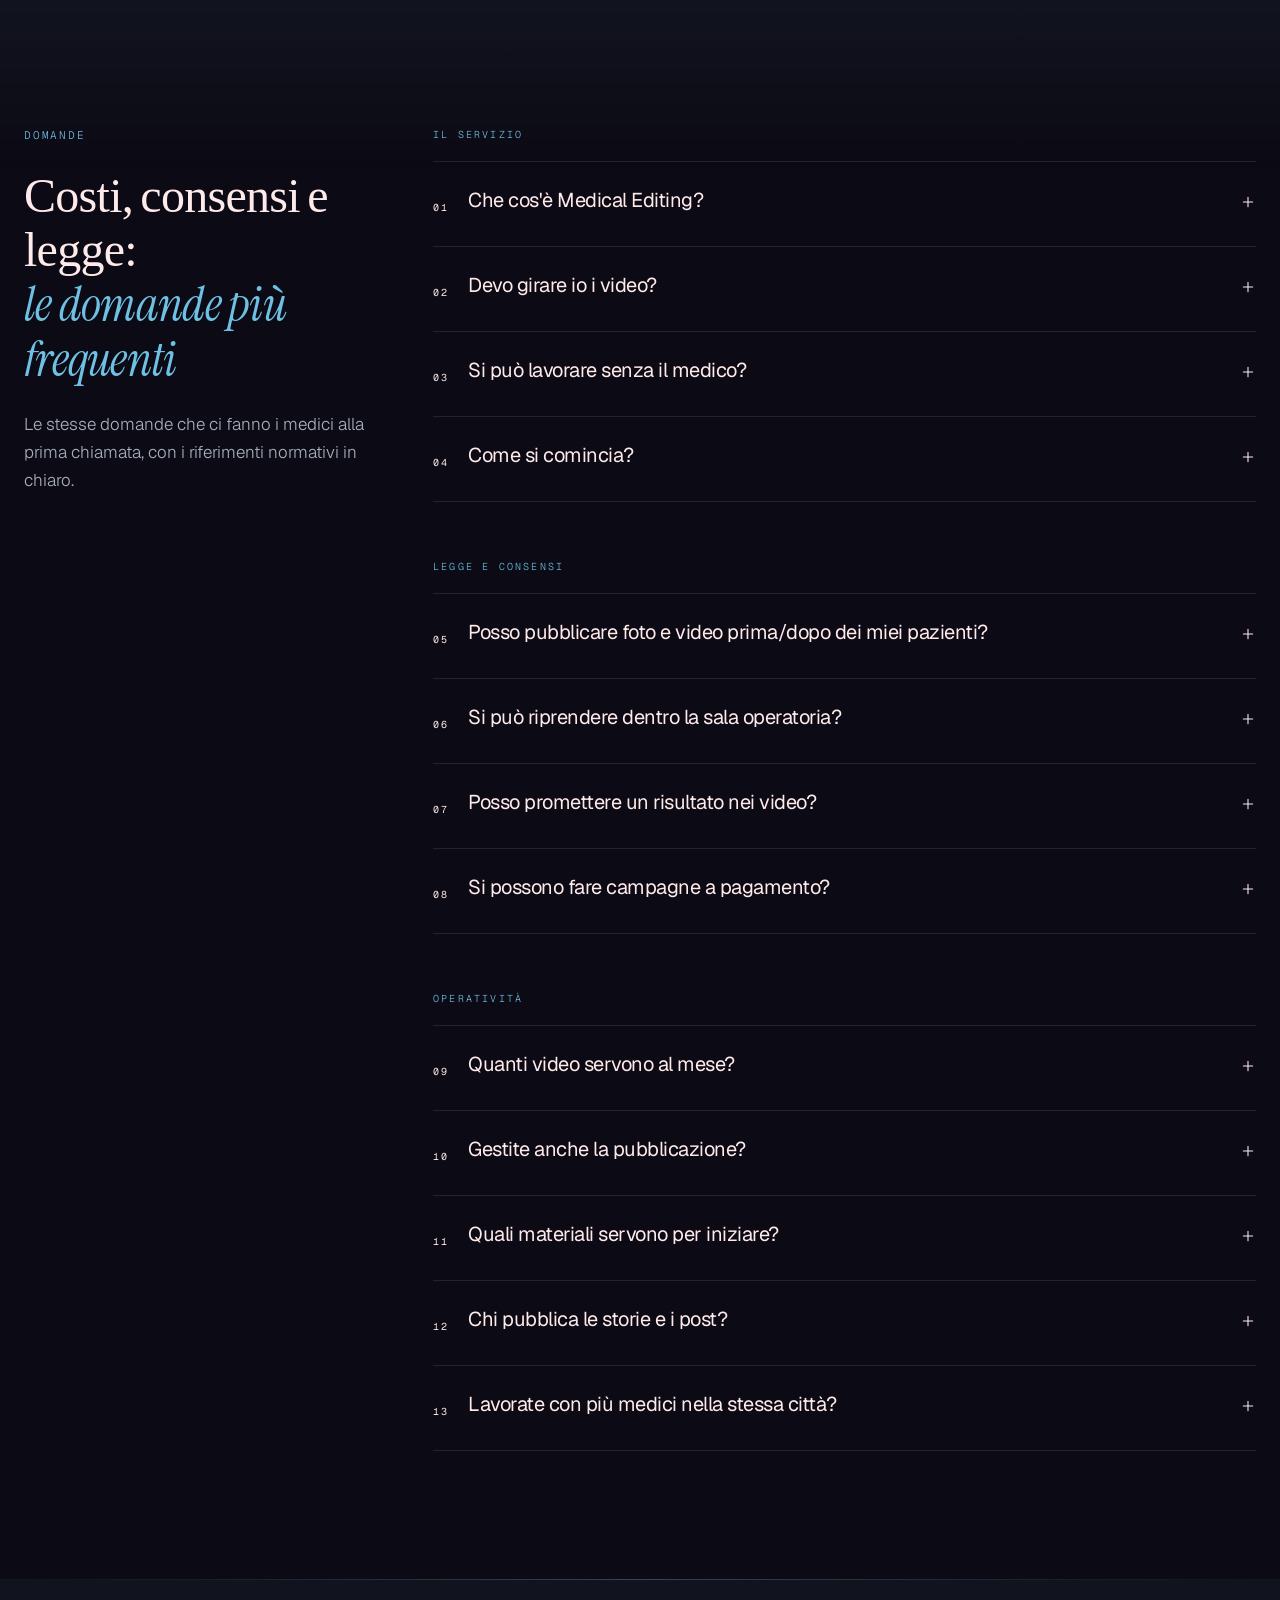
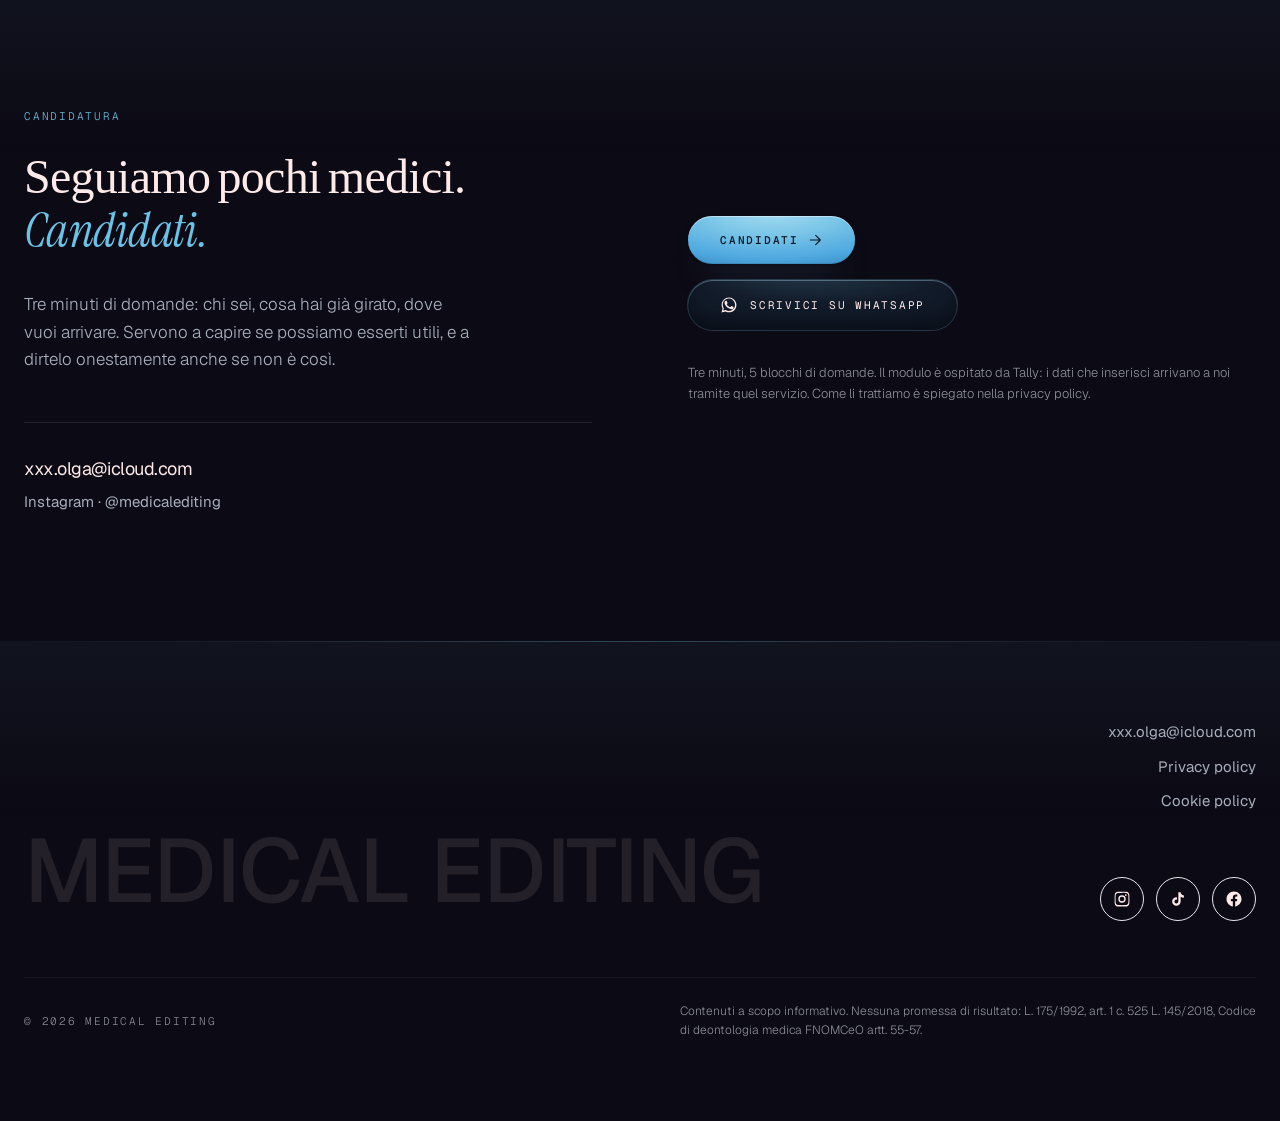
==== commit 201d5cf1: "Mobile: alleggerito, leggibile, e con i gesti a cui il dito e' abituato Peso e scroll - i video dell" ====
--- a/index.html
+++ b/index.html
@@ -1351,6 +1351,25 @@
         touch-action: pan-y;
         cursor: grab;
     }
+    /* Sul telefono niente motore a transform: si usa lo scorrimento nativo,
+       quello con l'inerzia a cui il dito e' abituato. Il mio motore litigava
+       col gesto del browser e ne usciva quello scatto. */
+    .reels-vista.a-dito {
+        overflow-x: auto; overflow-y: hidden;
+        -webkit-overflow-scrolling: touch;
+        scroll-snap-type: x proximity;
+        scrollbar-width: none; -ms-overflow-style: none;
+        overscroll-behavior-x: contain;
+    }
+    .reels-vista.a-dito::-webkit-scrollbar { display: none; }
+    .reels-vista.a-dito .reels-nastro {
+        animation: none !important;
+        transform: none !important;
+        touch-action: pan-x pan-y;
+        cursor: auto;
+        will-change: auto;
+    }
+    .reels-vista.a-dito .reel { scroll-snap-align: center; }
     .reels-vista.con-frecce .reels-nastro.in-mano { cursor: grabbing; }
 
     .reels-freccia {
@@ -1381,6 +1400,36 @@
         #main-nav a, .footer a, .apply__links a, .logo {
             display: inline-flex; align-items: center; min-height: 44px;
         }
+        /* le domande delle FAQ si toccano: 36 px non bastano */
+        details[name="faq"] summary { min-height: 44px; }
+        /* i link dentro i paragrafi restano in riga ma diventano afferrabili:
+           il padding allarga l'area del dito senza scombinare il testo */
+        main p a, footer p a, #cookiebar p a { padding-block: 14px; }
+        /* i due bottoni della barra cookie */
+        #cookiebar a, #cookiebar button { min-height: 44px; }
+    }
+
+    /* ============================================================
+       MOBILE · rifiniture per il telefono (non un ridisegno: quello resta
+       da fare). Tocca solo sotto i 768 px, il desktop resta come da ТЗ.
+       ============================================================ */
+    @media (max-width: 767px) {
+
+        /* 1 · meno aria fra le sezioni: erano 128+128 px come sul desktop,
+              cioe' 2.672 px di vuoto su una pagina di 14.718 */
+        main > section:not(#top) { padding-top: 72px !important; padding-bottom: 72px !important; }
+        .stat-sezione { padding-block: 44px !important; }
+
+        /* 2 · le micro-etichette a 9-10 px sul telefono non si leggono.
+              Sul desktop restano quelle del ТЗ. */
+        .font-mono-me, .font-mono-me *,
+        .stat-carta .stat-eti, .schema-eti, .schema-legenda, .schema-legenda *,
+        .passo-n, .passo-meta, .btn-dettagli, .sel-pillola, .faq-gruppo,
+        .targa-2000 .didascalia, .conf-pop-norma, .scorri span {
+            font-size: 11px !important;
+        }
+        .passo-meta, .stat-carta .stat-eti { letter-spacing: .12em !important; }
+
     }
 
     /* ============ 9 · chi non vuole movimento non lo vede ============ */
@@ -1894,7 +1943,7 @@
                     <span class="reel-frame relative block aspect-[9/16] overflow-hidden rounded-2xl border border-white/10" style="background: var(--card)">
                         <span class="reel-n">01</span>
                         <img src="video/reel-2-poster.jpg?v=2" alt="Copertina del video Mastoplastica additiva" width="720" height="1280" loading="lazy" decoding="async" class="absolute inset-0 w-full h-full object-cover transition-transform duration-700 group-hover:scale-[1.03]">
-                        <video class="absolute inset-0 w-full h-full object-cover opacity-0 group-hover:opacity-100 transition-opacity duration-500" muted loop playsinline preload="metadata" poster="video/reel-2-poster.jpg?v=2" aria-hidden="true" tabindex="-1"><source src="video/reel-2.mp4" type="video/mp4"></video>
+                        <video class="absolute inset-0 w-full h-full object-cover opacity-0 group-hover:opacity-100 transition-opacity duration-500" muted loop playsinline preload="metadata" poster="video/reel-2-poster.jpg?v=2" aria-hidden="true" tabindex="-1"><source data-src="video/reel-2.mp4" type="video/mp4"></video>
                     </span>
                     <span class="reel-foot mt-4 pt-4 border-t border-white/10 flex items-baseline justify-between gap-4">
                         <span class="font-mono-me text-[10px] uppercase tracking-[0.18em]" style="color: var(--accent)">Testa parlante</span>
@@ -1907,7 +1956,7 @@
                     <span class="reel-frame relative block aspect-[9/16] overflow-hidden rounded-2xl border border-white/10" style="background: var(--card)">
                         <span class="reel-n">02</span>
                         <img src="video/reel-3-poster.jpg?v=2" alt="Copertina del video Profilo, una tecnica" width="720" height="1280" loading="lazy" decoding="async" class="absolute inset-0 w-full h-full object-cover transition-transform duration-700 group-hover:scale-[1.03]">
-                        <video class="absolute inset-0 w-full h-full object-cover opacity-0 group-hover:opacity-100 transition-opacity duration-500" muted loop playsinline preload="metadata" poster="video/reel-3-poster.jpg?v=2" aria-hidden="true" tabindex="-1"><source src="video/reel-3.mp4" type="video/mp4"></video>
+                        <video class="absolute inset-0 w-full h-full object-cover opacity-0 group-hover:opacity-100 transition-opacity duration-500" muted loop playsinline preload="metadata" poster="video/reel-3-poster.jpg?v=2" aria-hidden="true" tabindex="-1"><source data-src="video/reel-3.mp4" type="video/mp4"></video>
                     </span>
                     <span class="reel-foot mt-4 pt-4 border-t border-white/10 flex items-baseline justify-between gap-4">
                         <span class="font-mono-me text-[10px] uppercase tracking-[0.18em]" style="color: var(--accent)">Prima / dopo</span>
@@ -1920,7 +1969,7 @@
                     <span class="reel-frame relative block aspect-[9/16] overflow-hidden rounded-2xl border border-white/10" style="background: var(--card)">
                         <span class="reel-n">03</span>
                         <img src="video/reel-4-poster.jpg?v=2" alt="Copertina del video Tossina botulinica" width="720" height="1280" loading="lazy" decoding="async" class="absolute inset-0 w-full h-full object-cover transition-transform duration-700 group-hover:scale-[1.03]">
-                        <video class="absolute inset-0 w-full h-full object-cover opacity-0 group-hover:opacity-100 transition-opacity duration-500" muted loop playsinline preload="metadata" poster="video/reel-4-poster.jpg?v=2" aria-hidden="true" tabindex="-1"><source src="video/reel-4.mp4" type="video/mp4"></video>
+                        <video class="absolute inset-0 w-full h-full object-cover opacity-0 group-hover:opacity-100 transition-opacity duration-500" muted loop playsinline preload="metadata" poster="video/reel-4-poster.jpg?v=2" aria-hidden="true" tabindex="-1"><source data-src="video/reel-4.mp4" type="video/mp4"></video>
                     </span>
                     <span class="reel-foot mt-4 pt-4 border-t border-white/10 flex items-baseline justify-between gap-4">
                         <span class="font-mono-me text-[10px] uppercase tracking-[0.18em]" style="color: var(--accent)">Educativo</span>
@@ -1933,7 +1982,7 @@
                     <span class="reel-frame relative block aspect-[9/16] overflow-hidden rounded-2xl border border-white/10" style="background: var(--card)">
                         <span class="reel-n">04</span>
                         <img src="video/reel-5-poster.jpg?v=2" alt="Copertina del video Due mesi dopo" width="720" height="1280" loading="lazy" decoding="async" class="absolute inset-0 w-full h-full object-cover transition-transform duration-700 group-hover:scale-[1.03]">
-                        <video class="absolute inset-0 w-full h-full object-cover opacity-0 group-hover:opacity-100 transition-opacity duration-500" muted loop playsinline preload="metadata" poster="video/reel-5-poster.jpg?v=2" aria-hidden="true" tabindex="-1"><source src="video/reel-5.mp4" type="video/mp4"></video>
+                        <video class="absolute inset-0 w-full h-full object-cover opacity-0 group-hover:opacity-100 transition-opacity duration-500" muted loop playsinline preload="metadata" poster="video/reel-5-poster.jpg?v=2" aria-hidden="true" tabindex="-1"><source data-src="video/reel-5.mp4" type="video/mp4"></video>
                     </span>
                     <span class="reel-foot mt-4 pt-4 border-t border-white/10 flex items-baseline justify-between gap-4">
                         <span class="font-mono-me text-[10px] uppercase tracking-[0.18em]" style="color: var(--accent)">Follow-up</span>
@@ -1946,7 +1995,7 @@
                     <span class="reel-frame relative block aspect-[9/16] overflow-hidden rounded-2xl border border-white/10" style="background: var(--card)">
                         <span class="reel-n">05</span>
                         <img src="video/reel-6-poster.jpg?v=2" alt="Copertina del video Trattamento del viso" width="720" height="1280" loading="lazy" decoding="async" class="absolute inset-0 w-full h-full object-cover transition-transform duration-700 group-hover:scale-[1.03]">
-                        <video class="absolute inset-0 w-full h-full object-cover opacity-0 group-hover:opacity-100 transition-opacity duration-500" muted loop playsinline preload="metadata" poster="video/reel-6-poster.jpg?v=2" aria-hidden="true" tabindex="-1"><source src="video/reel-6.mp4" type="video/mp4"></video>
+                        <video class="absolute inset-0 w-full h-full object-cover opacity-0 group-hover:opacity-100 transition-opacity duration-500" muted loop playsinline preload="metadata" poster="video/reel-6-poster.jpg?v=2" aria-hidden="true" tabindex="-1"><source data-src="video/reel-6.mp4" type="video/mp4"></video>
                     </span>
                     <span class="reel-foot mt-4 pt-4 border-t border-white/10 flex items-baseline justify-between gap-4">
                         <span class="font-mono-me text-[10px] uppercase tracking-[0.18em]" style="color: var(--accent)">Prima / dopo</span>
@@ -2841,6 +2890,22 @@
         guscio.appendChild(prec);
         guscio.appendChild(succ);
 
+        /* col dito si usa lo scorrimento nativo del browser: fluido, con
+           l'inerzia, e non litiga col gesto verticale della pagina */
+        if (!window.matchMedia('(hover: hover)').matches) {
+            vista.classList.add('a-dito');
+            nastro.style.transform = '';
+            function passoDito() {
+                var c = nastro.querySelector('.reel');
+                if (!c) return 280;
+                var gap = parseFloat(getComputedStyle(nastro).columnGap) || 20;
+                return c.getBoundingClientRect().width + gap;
+            }
+            succ.addEventListener('click', function () { vista.scrollBy({ left:  passoDito(), behavior: 'smooth' }); });
+            prec.addEventListener('click', function () { vista.scrollBy({ left: -passoDito(), behavior: 'smooth' }); });
+            return;
+        }
+
         var VELOCITA = 26;      /* px al secondo: la deriva lenta di prima */
         var DURATA   = 460;     /* quanto ci mette una freccia a portare la clip successiva */
 
@@ -2922,6 +2987,67 @@
         nastro.addEventListener('click', function (e) {
             if (Math.abs(spostato) > 8) { e.stopPropagation(); e.preventDefault(); }
         }, true);
+    })();
+
+    /* ---- Mobile · niente video nelle card dove il passaggio del mouse non esiste ----
+       Su un telefono `hover` non c'e': l'anteprima non puo' partire, ma i 5 video
+       venivano comunque messi in coda per il download. Li tolgo: resta il poster,
+       e il tocco apre comunque il video a schermo intero (usa un elemento suo). */
+    (function () {
+        if (window.matchMedia('(hover: hover)').matches) {
+            /* col mouse l'anteprima serve: accendo le sorgenti */
+            document.querySelectorAll('#lavori .reel video source[data-src]').forEach(function (s) {
+                s.setAttribute('src', s.getAttribute('data-src'));
+                s.removeAttribute('data-src');
+                try { s.parentNode.load(); } catch (e) {}
+            });
+            return;
+        }
+        var tolti = 0;
+        document.querySelectorAll('#lavori .reel video').forEach(function (v) {
+            v.pause();
+            v.removeAttribute('src');
+            v.querySelectorAll('source').forEach(function (s) { s.removeAttribute('src'); });
+            try { v.load(); } catch (e) {}
+            v.remove();
+            tolti++;
+        });
+        if (tolti) document.documentElement.setAttribute('data-video-card-tolti', tolti);
+    })();
+
+    /* ---- Video a schermo intero: chiudere deve essere facile ----
+       Prima si chiudeva solo con la X: il contenitore interno occupa tutta la
+       larghezza, quindi il dito "fuori dal video" cadeva comunque su di lui e
+       il gestore dello sfondo non scattava. E con la pagina bloccata, scorrere
+       non faceva niente. Ora: tocco fuori dal video, oppure trascinata. */
+    (function () {
+        var box = document.getElementById('lightbox');
+        var video = document.getElementById('lightbox-video');
+        if (!box || !video) return;
+
+        function aperto() { return !box.classList.contains('hidden'); }
+        function chiudi() {
+            var x = document.getElementById('lightbox-close');
+            if (x) x.click();            /* riuso la chiusura gia' esistente */
+        }
+        /* un tocco che non e' sul video ne' su un comando chiude */
+        box.addEventListener('click', function (e) {
+            if (!aperto()) return;
+            if (e.target.closest('video, button, a, [role="button"]')) return;
+            chiudi();
+        });
+        /* trascinata verticale: esce dalla modalita' schermo intero */
+        var y0 = null;
+        box.addEventListener('touchstart', function (e) {
+            y0 = e.touches.length === 1 ? e.touches[0].clientY : null;
+        }, { passive: true });
+        box.addEventListener('touchmove', function (e) {
+            if (y0 === null || !aperto()) return;
+            if (Math.abs(e.touches[0].clientY - y0) > 60) { y0 = null; chiudi(); }
+        }, { passive: true });
+        box.addEventListener('touchend', function () { y0 = null; }, { passive: true });
+        /* e con la rotella, per chi lo apre dal computer */
+        box.addEventListener('wheel', function () { if (aperto()) chiudi(); }, { passive: true });
     })();
 
     /* ---- 6 · finestre di dettaglio della Conformità ---- */
